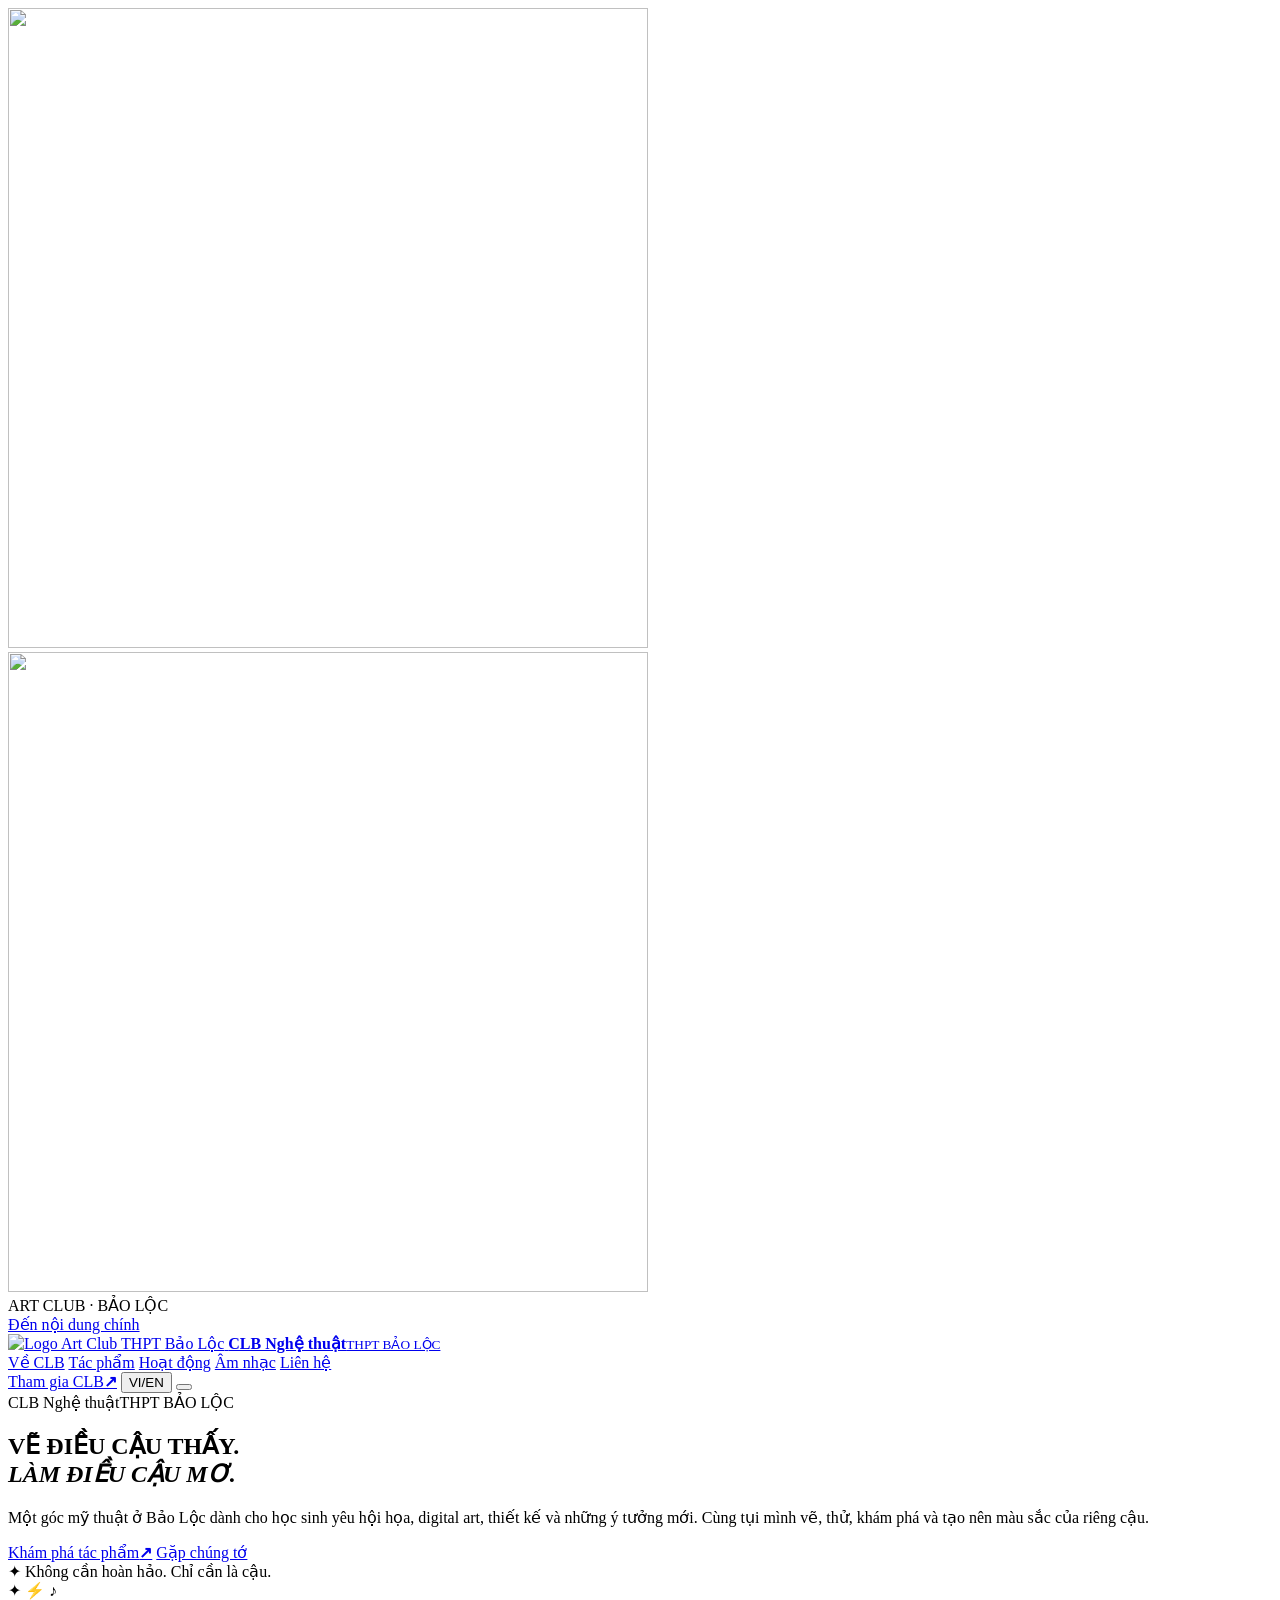
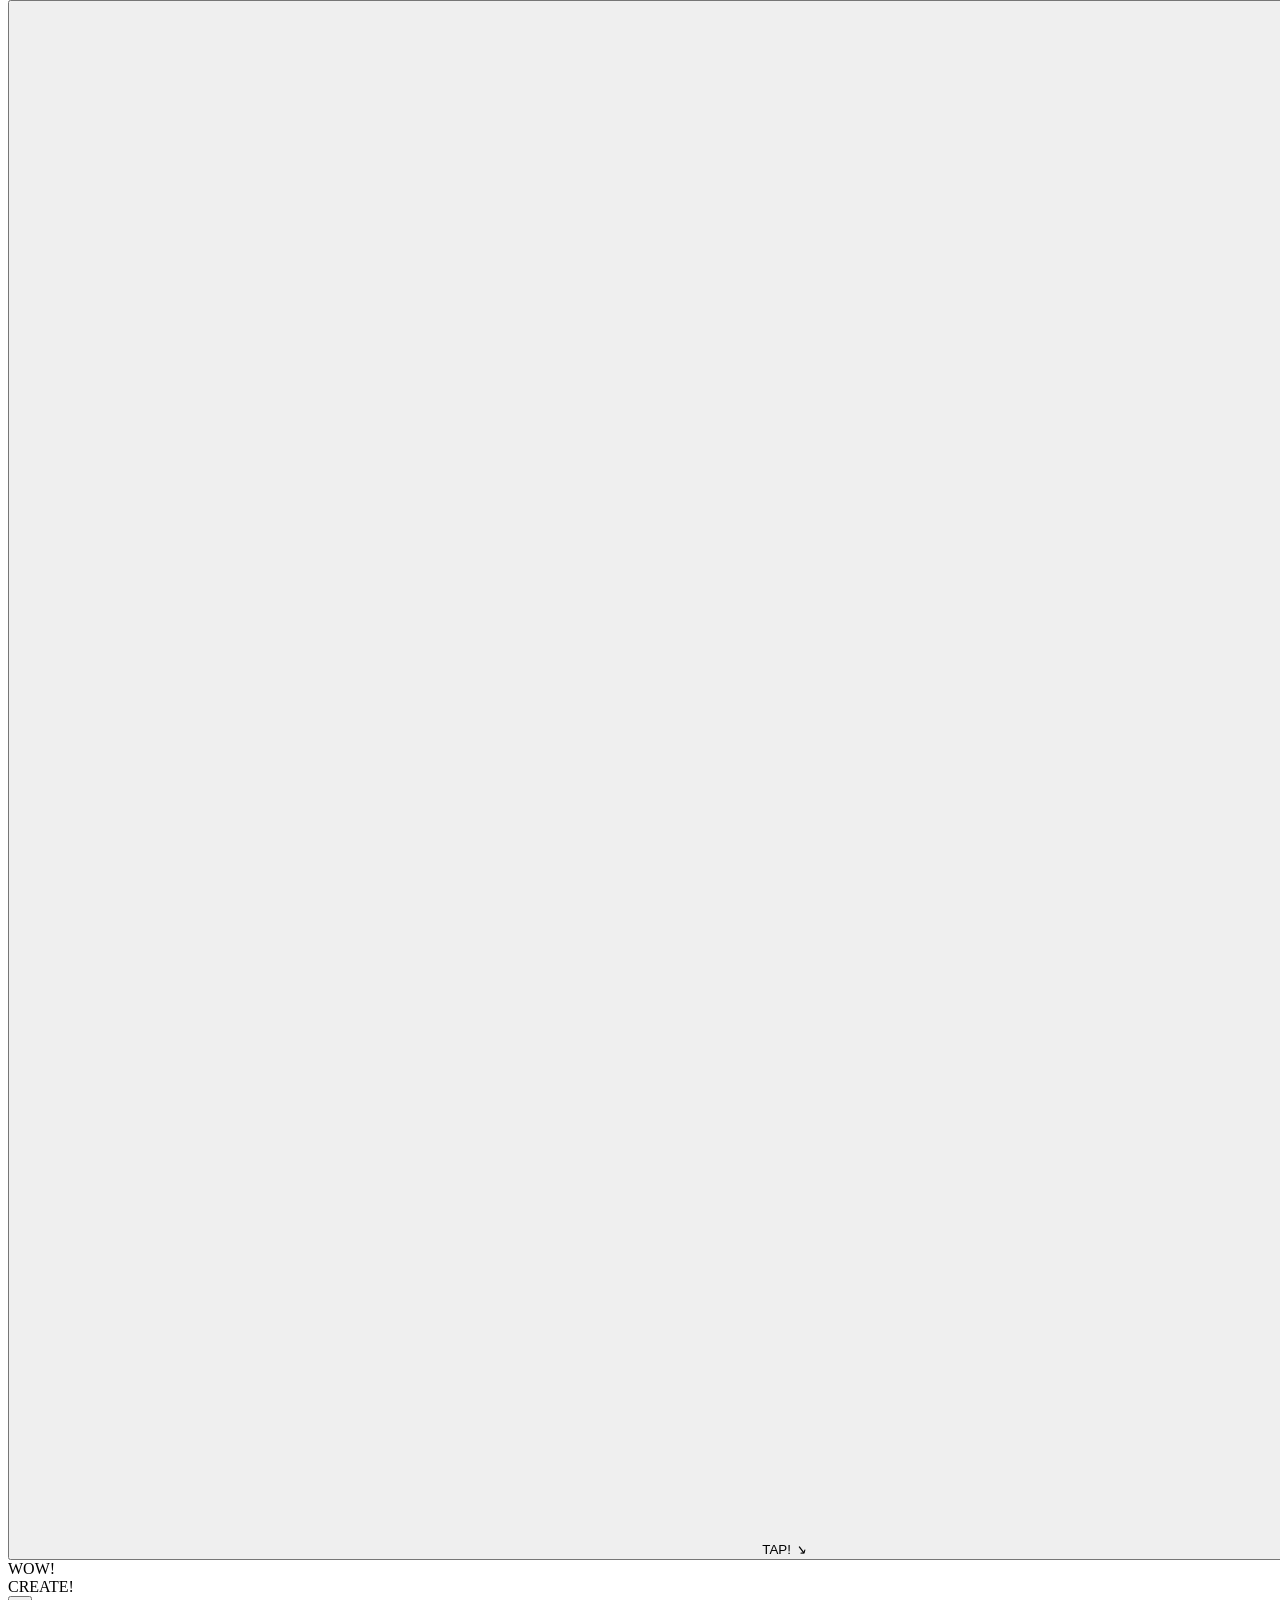
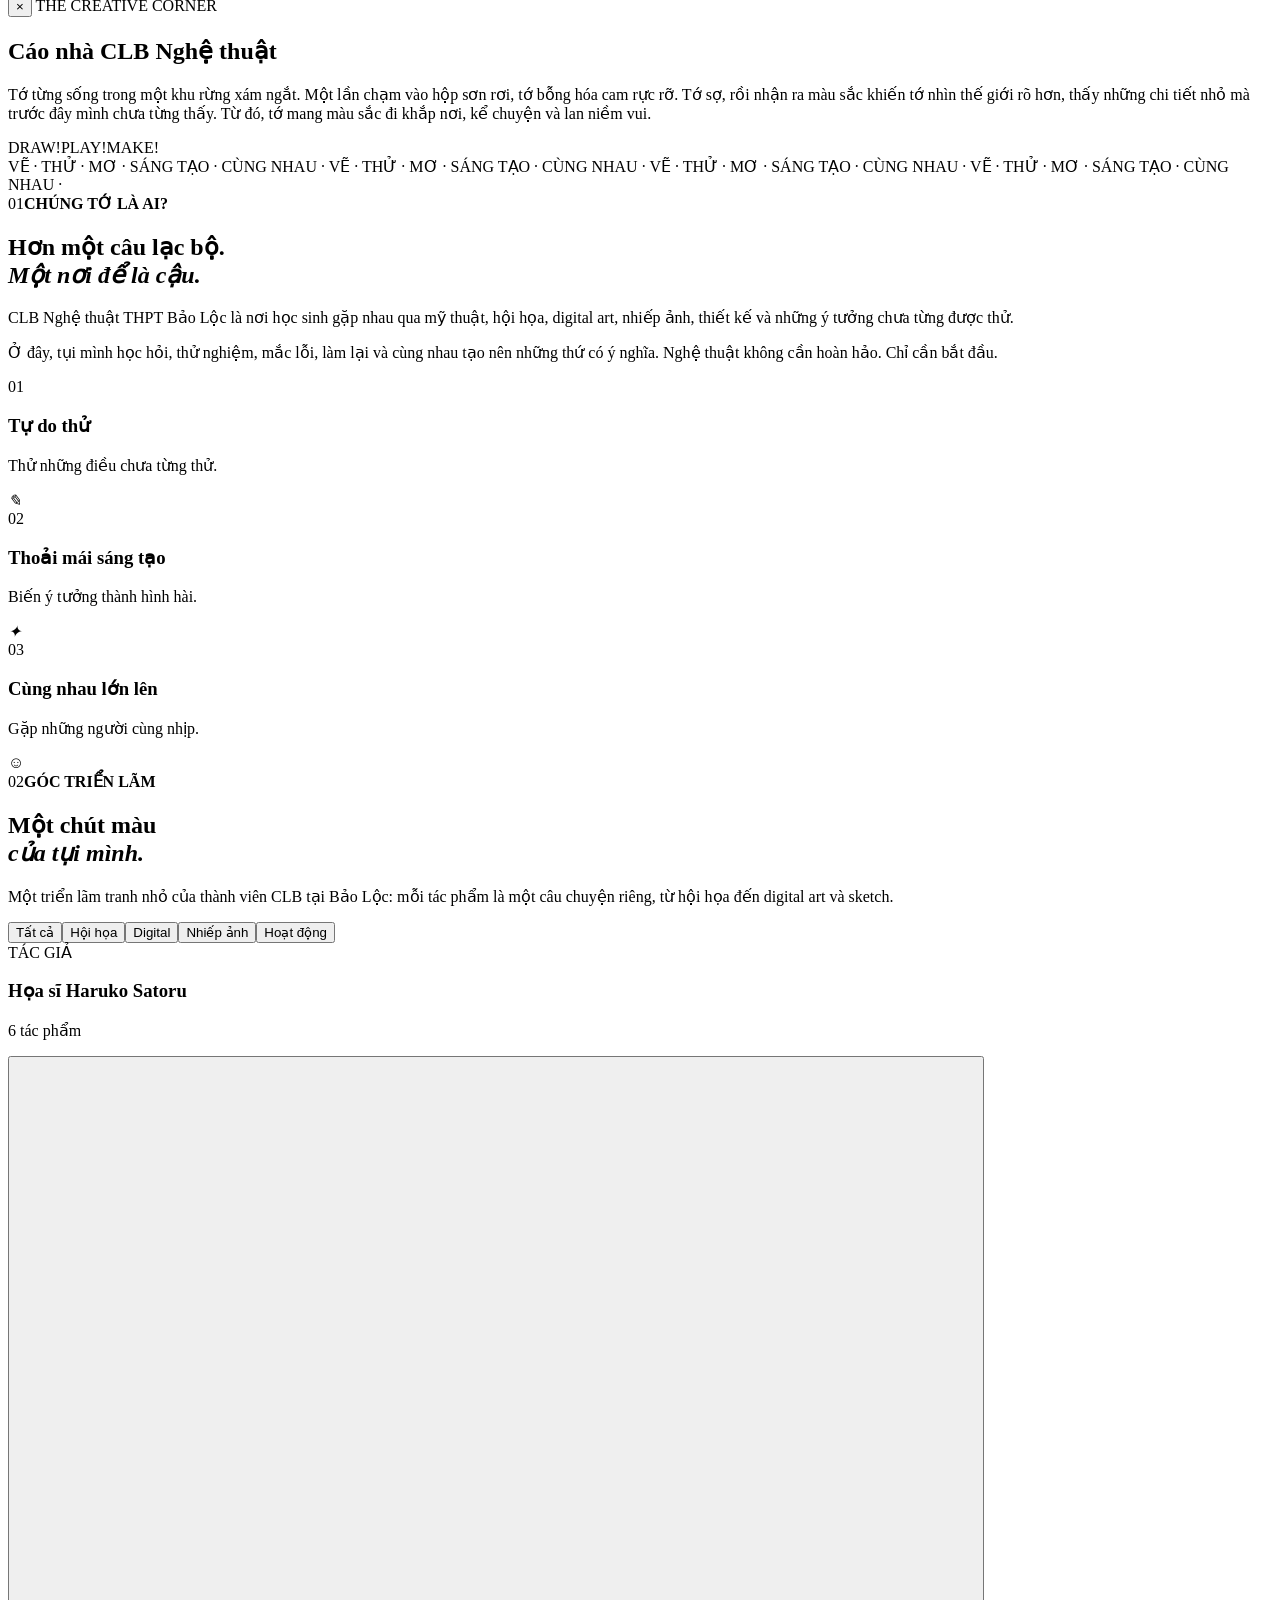
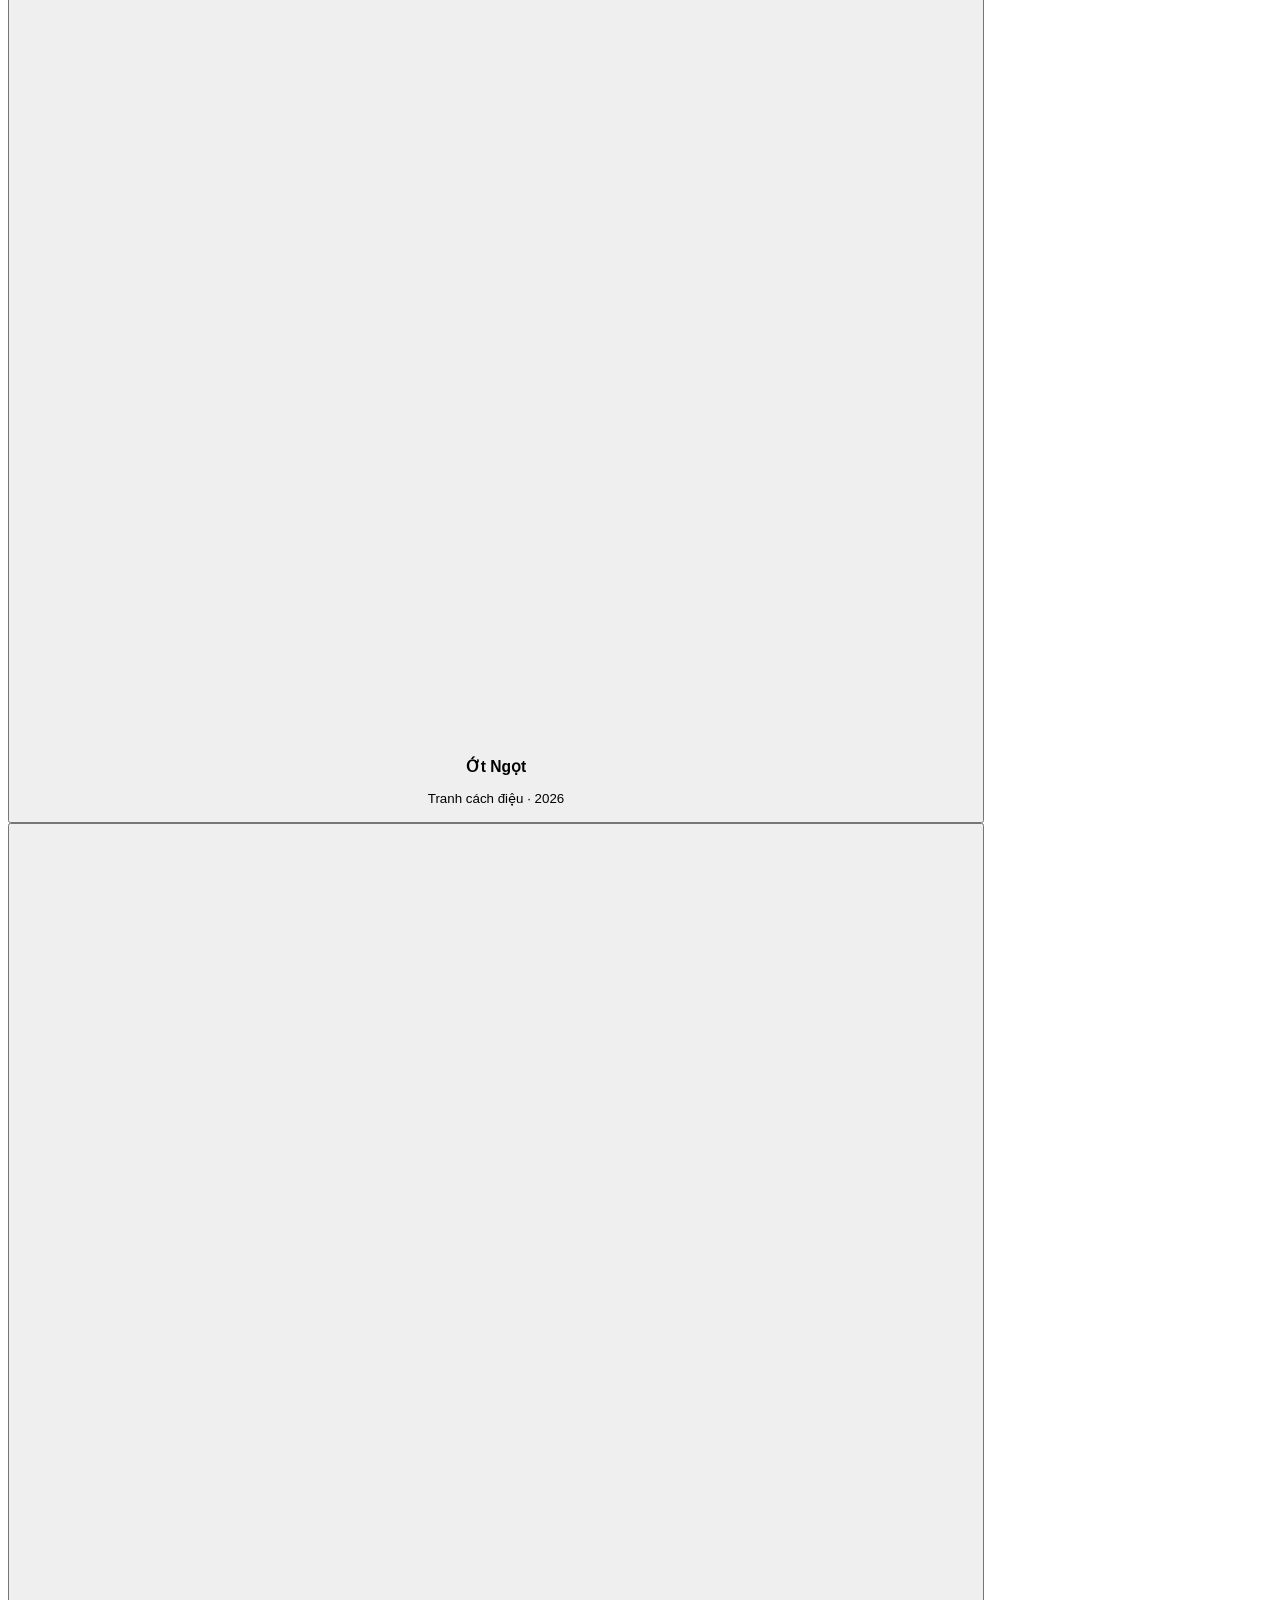
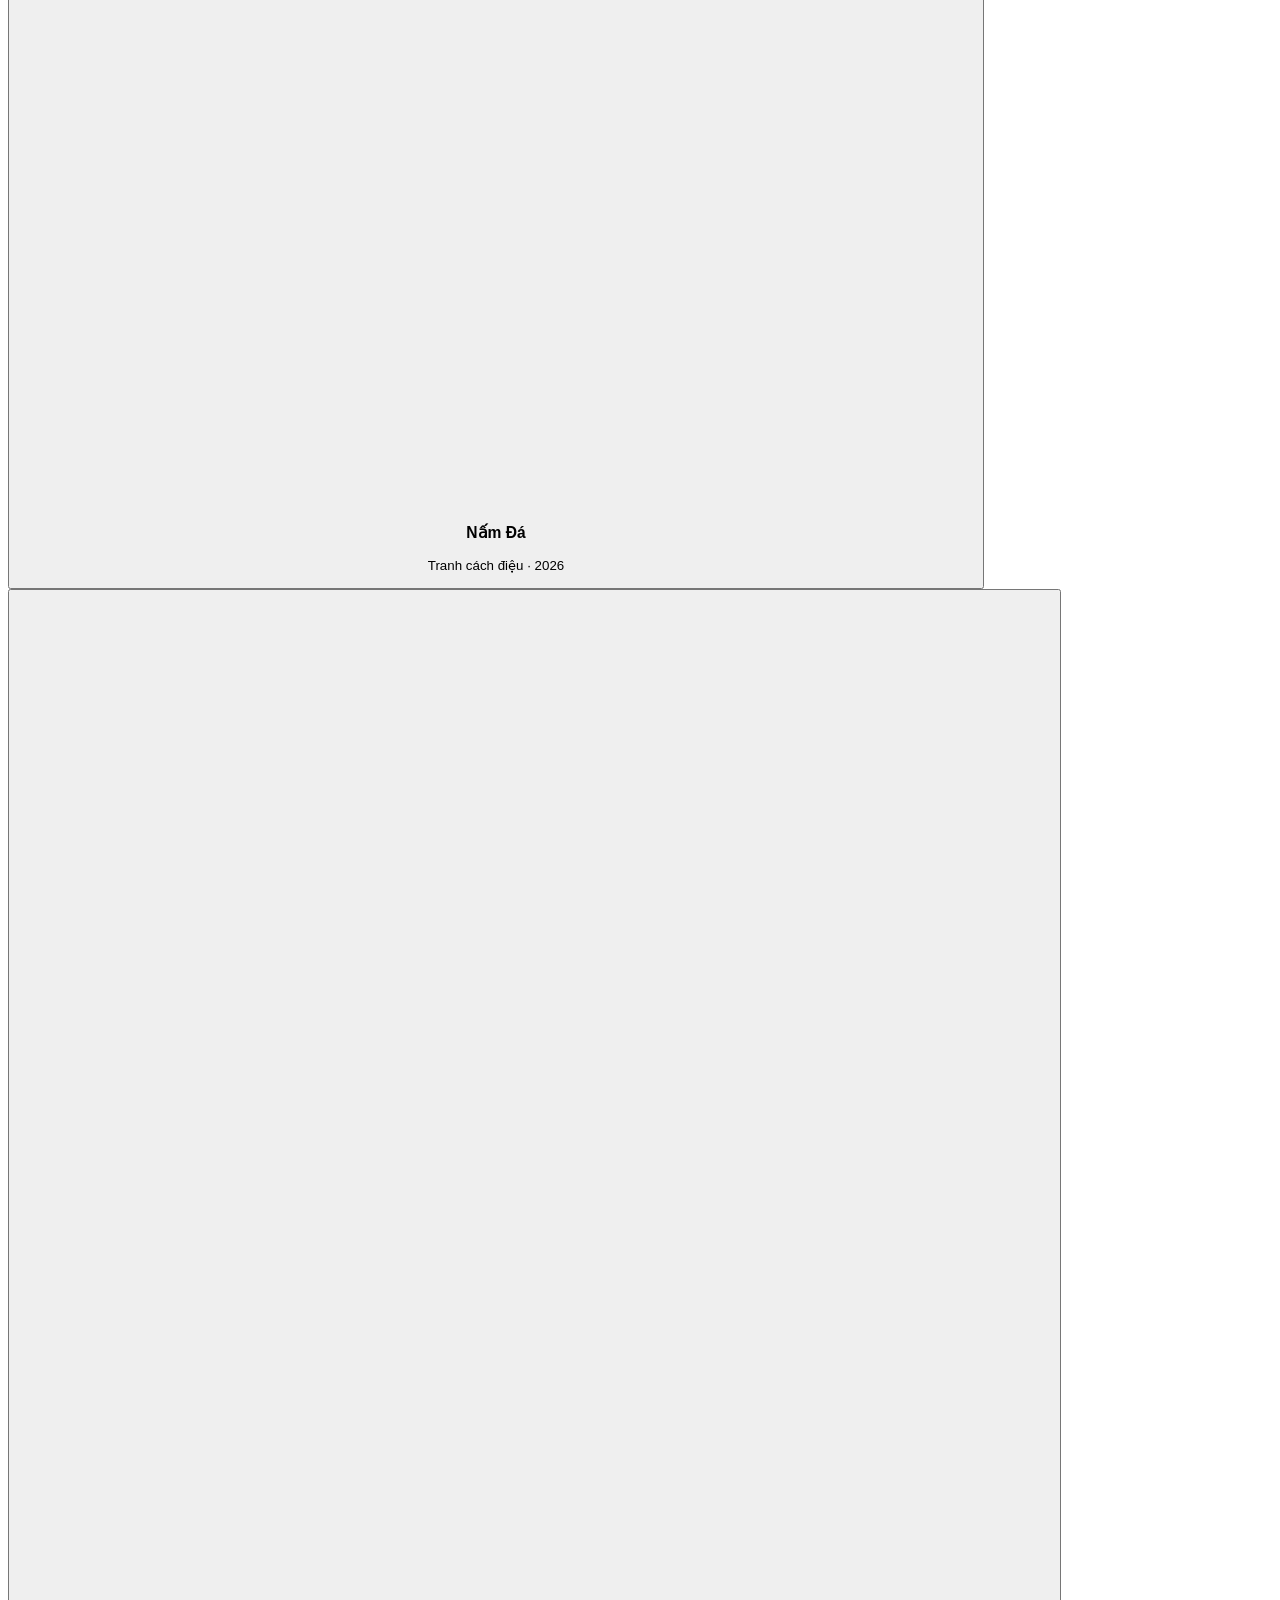
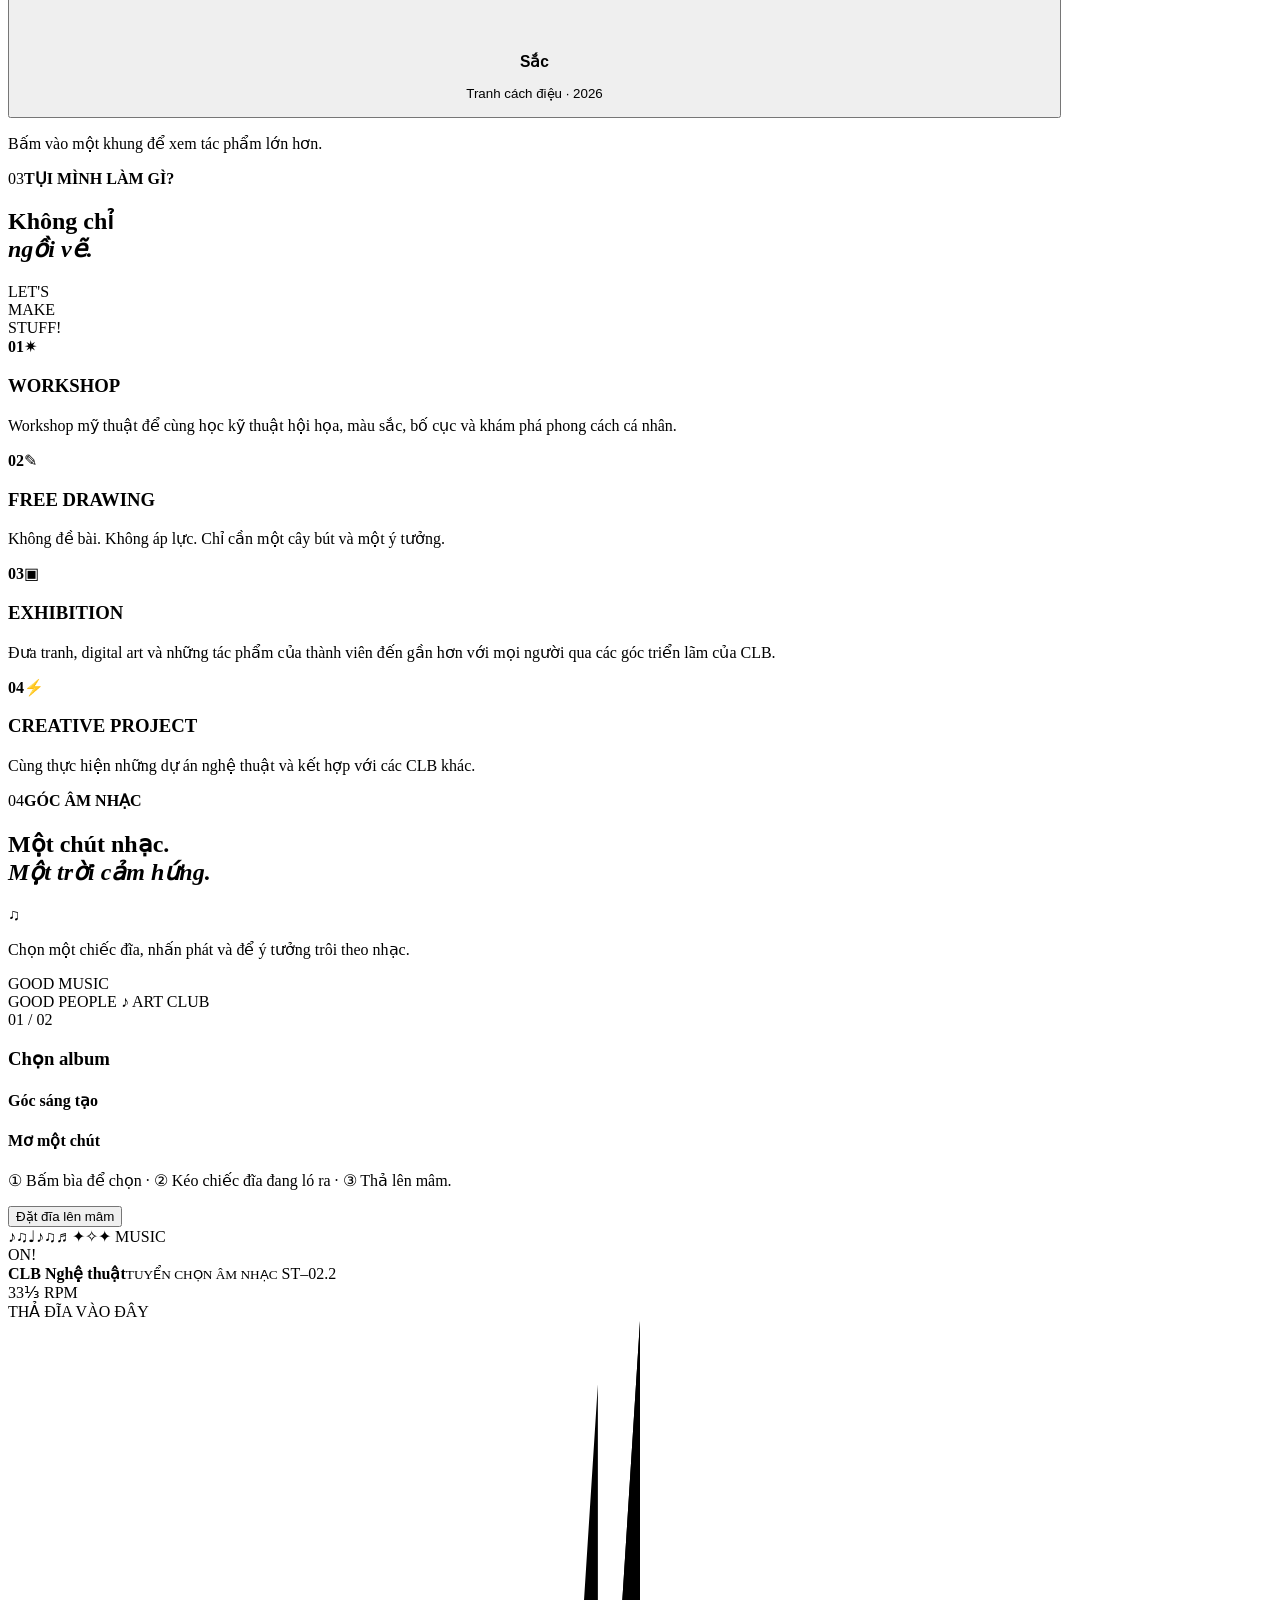
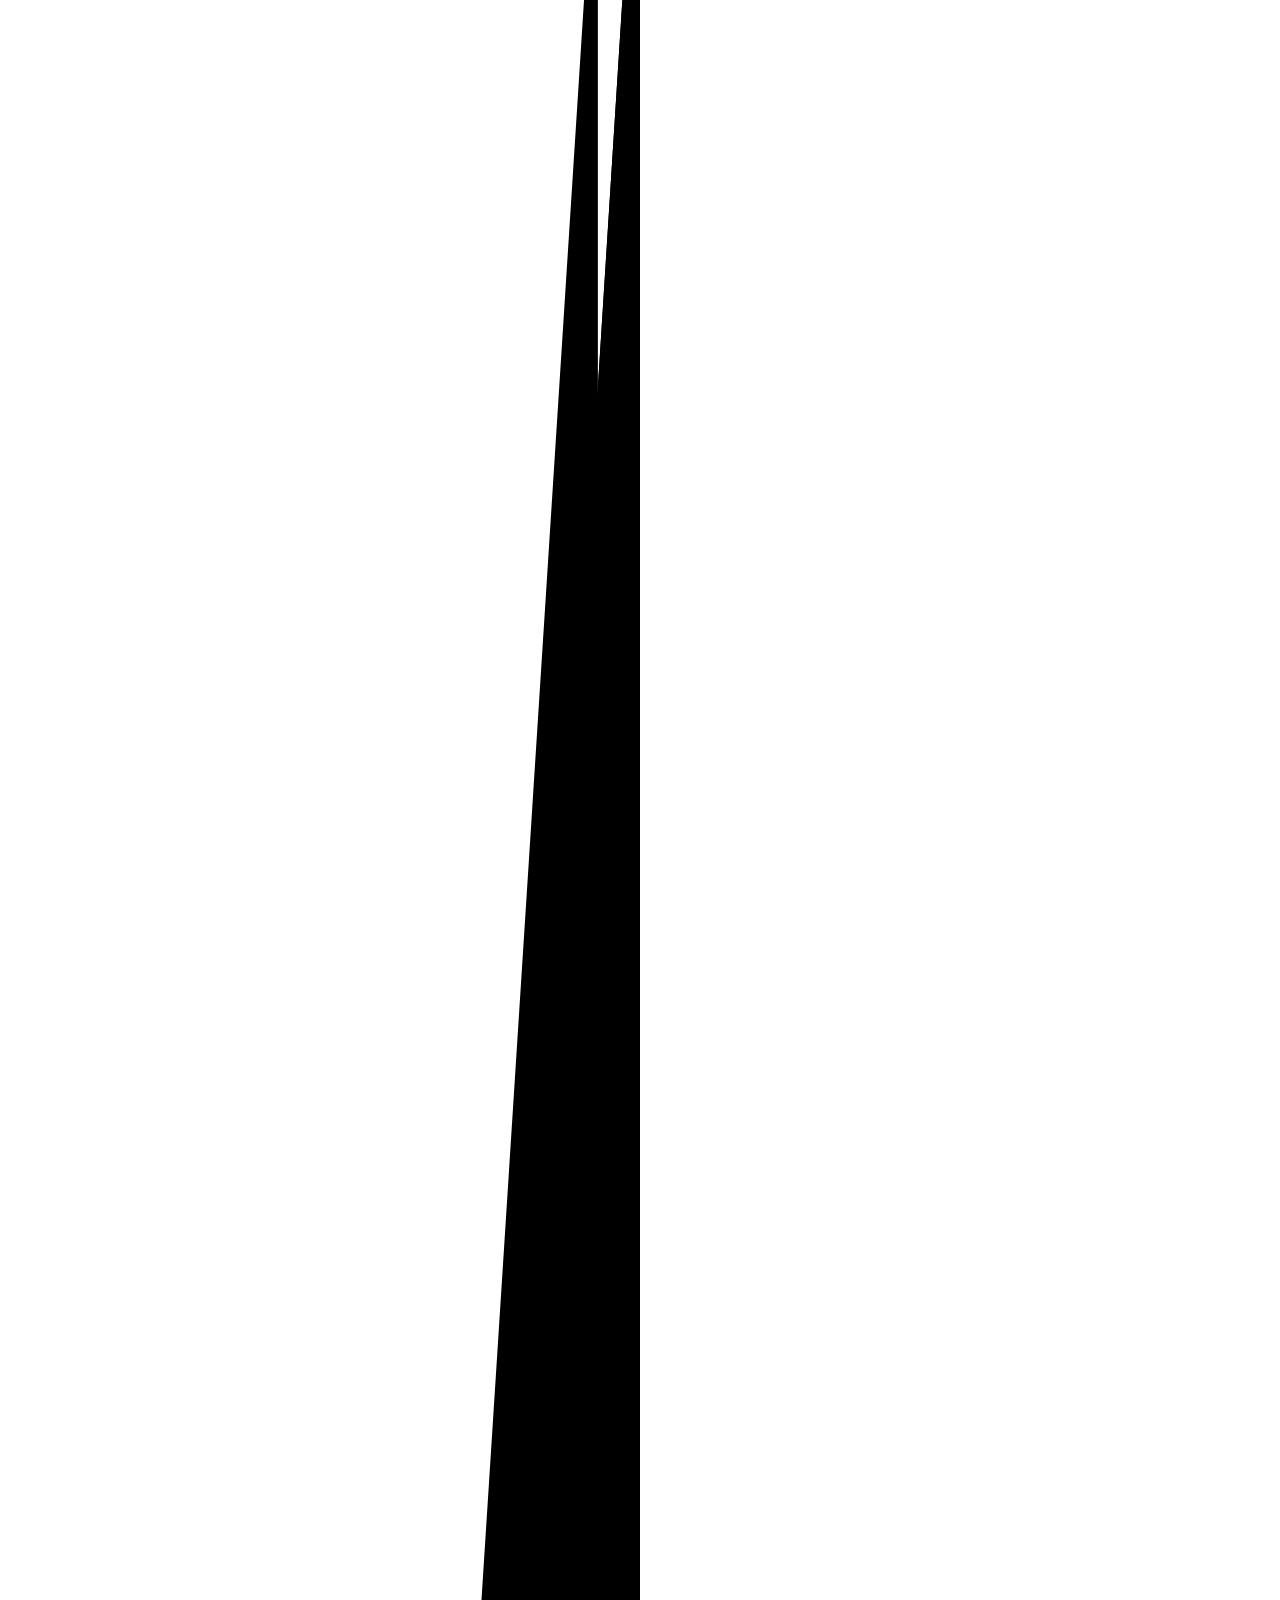
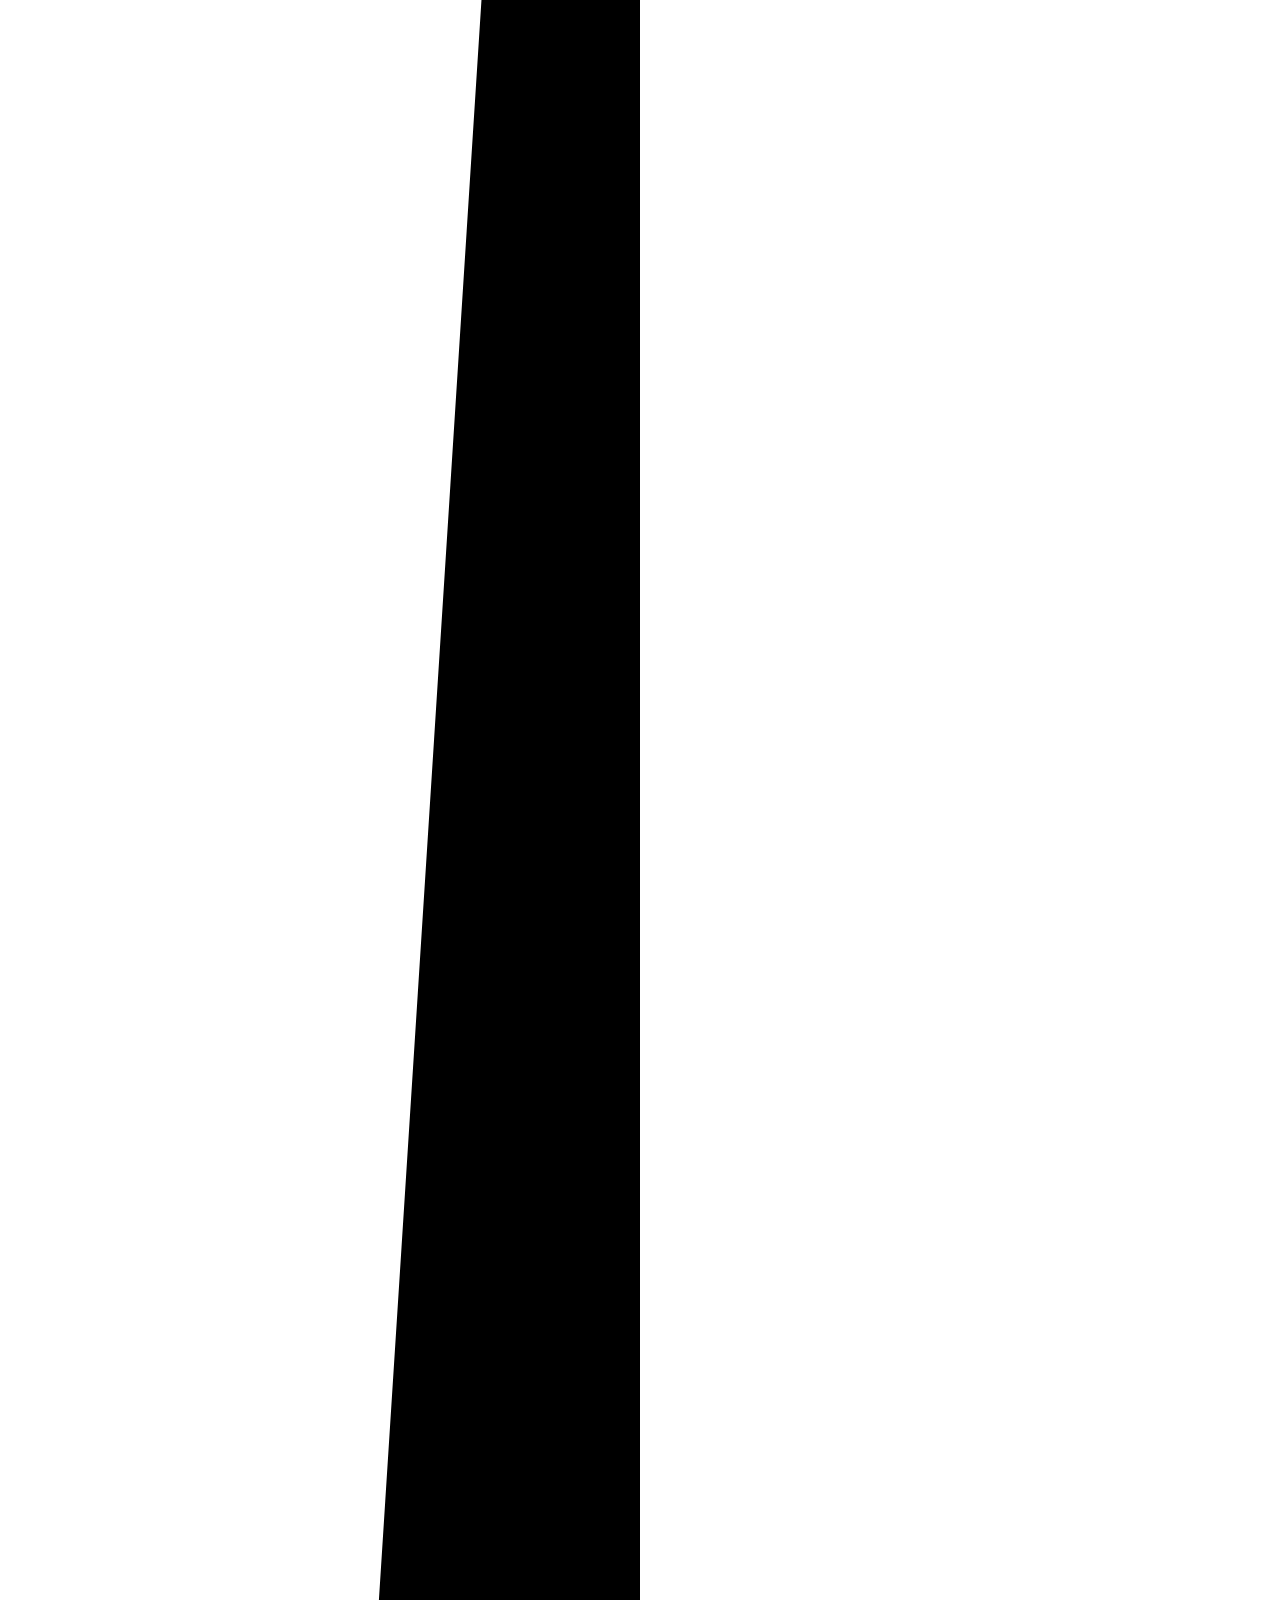
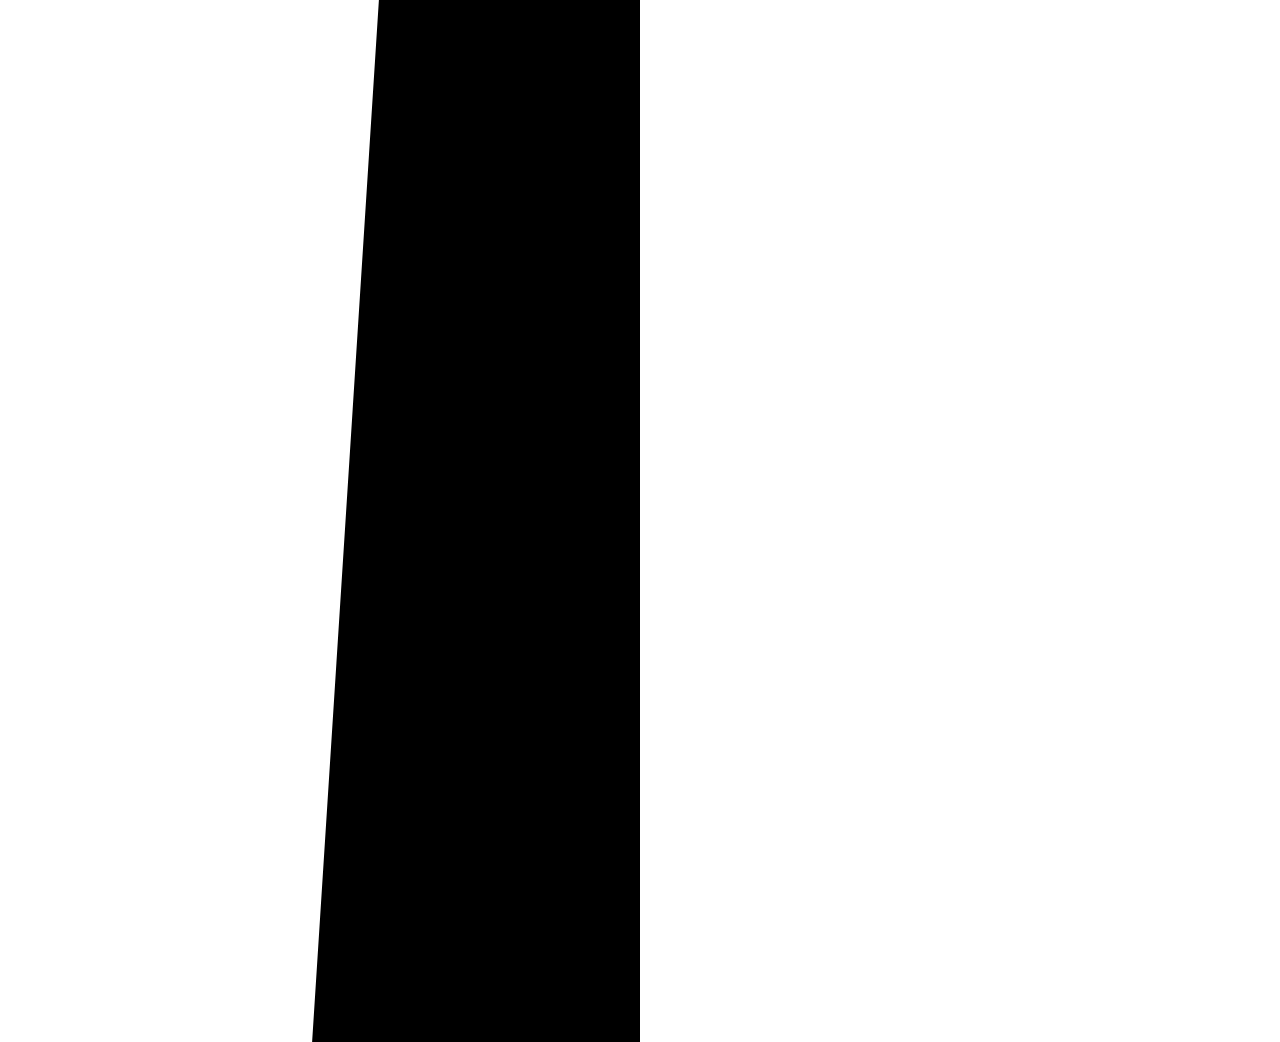
==== index.html @ 02be80be "Add files via upload" ====
<!DOCTYPE html>

<html data-build="7.1.0" data-motion="full" data-motion-choice="auto" lang="vi">
<head>
  <meta name="google-site-verification" content="GvYN1q4wBFWUE0IxILUatp30PlEIML89ys5nn8n5KYk" />
<meta charset="utf-8"/>
<meta http-equiv="Content-Security-Policy" content="default-src 'self'; script-src 'self' https://open.spotify.com https://*.spotify.com https://*.spotifycdn.com https://*.scdn.co; style-src 'self' 'unsafe-inline' https://fonts.googleapis.com; font-src 'self' https://fonts.gstatic.com data:; img-src 'self' data: blob: https://*.spotifycdn.com https://*.scdn.co; media-src 'self' blob: https://*.spotifycdn.com https://*.scdn.co; connect-src 'self' https://open.spotify.com https://*.spotify.com https://*.spotifycdn.com https://*.scdn.co; frame-src https://open.spotify.com https://*.spotify.com; worker-src 'self'; object-src 'none'; base-uri 'self'; form-action 'self' https://forms.gle https://docs.google.com; upgrade-insecure-requests"/>
<meta content="width=device-width,initial-scale=1,viewport-fit=cover" name="viewport"/>
<meta content="CLB Nghệ thuật THPT Bảo Lộc" name="application-name"/>
<meta content="CLB Nghệ thuật THPT Bảo Lộc" name="apple-mobile-web-app-title"/>
<meta content="CLB Nghệ thuật THPT Bảo Lộc" name="author"/>
<meta content="CLB Nghệ thuật THPT Bảo Lộc: mỹ thuật, hội họa, digital art, triển lãm tranh và hoạt động sáng tạo của học sinh tại Bảo Lộc, Lâm Đồng." name="description"/>
<meta content="index,follow,max-image-preview:large,max-snippet:-1,max-video-preview:-1" name="robots"/>
<meta content="index,follow,max-image-preview:large,max-snippet:-1,max-video-preview:-1" name="googlebot"/>
<meta content="strict-origin-when-cross-origin" name="referrer"/>
<meta content="#f2eadb" name="theme-color"/>
<meta content="light" name="color-scheme"/>
<link href="https://namcchet-cloud.github.io/CLB/" rel="canonical"/>
<link href="https://namcchet-cloud.github.io/" rel="home"/>
<link href="https://namcchet-cloud.github.io/CLB/sitemap.xml" rel="sitemap" type="application/xml"/>
<link href="site.webmanifest" rel="manifest"/>
<meta content="website" property="og:type"/>
<meta content="vi_VN" property="og:locale"/>
<meta content="en_US" property="og:locale:alternate"/>
<meta content="CLB Nghệ thuật THPT Bảo Lộc" property="og:site_name"/>
<meta content="CLB Nghệ thuật THPT Bảo Lộc" property="og:title"/>
<meta content="CLB Nghệ thuật THPT Bảo Lộc: mỹ thuật, hội họa, digital art, triển lãm tranh và hoạt động sáng tạo của học sinh tại Bảo Lộc, Lâm Đồng." property="og:description"/>
<meta content="https://namcchet-cloud.github.io/CLB/" property="og:url"/>
<meta content="https://namcchet-cloud.github.io/CLB/assets/social-preview-v5.jpg?v=707" property="og:image"/>
<meta content="https://namcchet-cloud.github.io/CLB/assets/social-preview-v5.jpg?v=707" property="og:image:secure_url"/>
<meta content="image/jpeg" property="og:image:type"/>
<meta content="1200" property="og:image:width"/>
<meta content="630" property="og:image:height"/>
<meta content="CLB Nghệ thuật THPT Bảo Lộc — Vẽ điều cậu thấy. Làm điều cậu mơ." property="og:image:alt"/>
<meta content="summary_large_image" name="twitter:card"/>
<meta content="https://namcchet-cloud.github.io/CLB/" name="twitter:url"/>
<meta content="CLB Nghệ thuật THPT Bảo Lộc" name="twitter:title"/>
<meta content="CLB Nghệ thuật THPT Bảo Lộc: mỹ thuật, hội họa, digital art, triển lãm tranh và hoạt động sáng tạo của học sinh tại Bảo Lộc, Lâm Đồng." name="twitter:description"/>
<meta content="https://namcchet-cloud.github.io/CLB/assets/social-preview-v5.jpg?v=707" name="twitter:image"/>
<meta content="CLB Nghệ thuật THPT Bảo Lộc — Vẽ điều cậu thấy. Làm điều cậu mơ." name="twitter:image:alt"/>
<title>CLB Nghệ thuật THPT Bảo Lộc</title>
<script type="application/ld+json">
{
  "@context": "https://schema.org",
  "@graph": [
    {
      "@type": "CollectionPage",
      "@id": "https://namcchet-cloud.github.io/CLB/#webpage",
      "url": "https://namcchet-cloud.github.io/CLB/",
      "name": "CLB Nghệ thuật THPT Bảo Lộc",
      "description": "CLB Nghệ thuật THPT Bảo Lộc: mỹ thuật, hội họa, digital art, triển lãm tranh và hoạt động sáng tạo của học sinh tại Bảo Lộc, Lâm Đồng.",
      "keywords": ["CLB Nghệ thuật THPT Bảo Lộc", "mỹ thuật Bảo Lộc", "hội họa Bảo Lộc", "triển lãm tranh Bảo Lộc", "tranh học sinh Bảo Lộc", "digital art Bảo Lộc", "thiết kế Bảo Lộc"],
      "isPartOf": {"@id": "https://namcchet-cloud.github.io/#website"},
      "about": [
        {"@id": "https://namcchet-cloud.github.io/#organization"},
        {"@type": "Thing", "name": "Mỹ thuật"},
        {"@type": "Thing", "name": "Hội họa"},
        {"@type": "Thing", "name": "Digital art"},
        {"@type": "Thing", "name": "Triển lãm tranh"}
      ],
      "spatialCoverage": {"@type": "City", "name": "Bảo Lộc", "containedInPlace": {"@type": "AdministrativeArea", "name": "Lâm Đồng"}},
      "primaryImageOfPage": {"@id": "https://namcchet-cloud.github.io/CLB/#primaryimage"},
      "inLanguage": ["vi", "en"]
    },
    {
      "@type": "ImageObject",
      "@id": "https://namcchet-cloud.github.io/CLB/#primaryimage",
      "url": "https://namcchet-cloud.github.io/CLB/assets/social-preview-v5.jpg",
      "contentUrl": "https://namcchet-cloud.github.io/CLB/assets/social-preview-v5.jpg",
      "width": 1200,
      "height": 630,
      "caption": "CLB Nghệ thuật THPT Bảo Lộc"
    },
    {
      "@type": "Organization",
      "@id": "https://namcchet-cloud.github.io/#organization",
      "name": "CLB Nghệ thuật THPT Bảo Lộc",
      "alternateName": ["CLB Nghệ thuật", "ART CLUB", "Art Club THPT Bảo Lộc"],
      "url": "https://namcchet-cloud.github.io/CLB/",
      "areaServed": {"@type": "City", "name": "Bảo Lộc", "containedInPlace": {"@type": "AdministrativeArea", "name": "Lâm Đồng"}},
      "knowsAbout": ["Mỹ thuật", "Hội họa", "Digital art", "Thiết kế", "Nhiếp ảnh", "Triển lãm tranh"],
      "logo": {
        "@type": "ImageObject",
        "url": "https://namcchet-cloud.github.io/CLB/assets/icons/favicon-512x512.png",
        "width": 512,
        "height": 512
      },
      "image": "https://namcchet-cloud.github.io/CLB/assets/social-preview-v5.jpg",
      "email": "artclub287@gmail.com",
      "slogan": "Vẽ điều cậu thấy. Làm điều cậu mơ.",
      "sameAs": ["https://www.facebook.com/share/19B7YQZiLG/?mibextid=wwXIfr"],
      "parentOrganization": {
        "@type": "EducationalOrganization",
        "name": "Trường THPT Bảo Lộc — Cơ sở 1"
      }
    }
  ]
}
</script>
<link href="https://namcchet-cloud.github.io/CLB/favicon.ico" rel="icon" sizes="any"/>
<link href="https://namcchet-cloud.github.io/CLB/favicon.ico" rel="shortcut icon"/>
<link href="https://namcchet-cloud.github.io/CLB/assets/icons/favicon-16x16.png" rel="icon" sizes="16x16" type="image/png"/>
<link href="https://namcchet-cloud.github.io/CLB/assets/icons/favicon-32x32.png" rel="icon" sizes="32x32" type="image/png"/>
<link href="https://namcchet-cloud.github.io/CLB/assets/icons/favicon-48x48.png" rel="icon" sizes="48x48" type="image/png"/>
<link href="https://namcchet-cloud.github.io/CLB/assets/icons/favicon-96x96.png" rel="icon" sizes="96x96" type="image/png"/>
<link href="https://namcchet-cloud.github.io/CLB/assets/icons/favicon-192x192.png" rel="icon" sizes="192x192" type="image/png"/>
<link href="https://namcchet-cloud.github.io/CLB/assets/icons/apple-touch-icon.png" rel="apple-touch-icon" sizes="180x180"/>
<link href="https://open.spotify.com" rel="preconnect" crossorigin="anonymous"/>
<link href="https://embed-cdn.spotifycdn.com" rel="preconnect" crossorigin="anonymous"/>
<link href="https://i.scdn.co" rel="preconnect" crossorigin="anonymous"/>
<link href="https://api-partner.spotify.com" rel="preconnect" crossorigin="anonymous"/>
<link href="https://open.spotifycdn.com" rel="preconnect" crossorigin="anonymous"/>
<script src="js/core/spotify-bootstrap.js?v=7.1.0"></script>
<script async fetchpriority="high" id="clubSpotifyAPI" src="https://open.spotify.com/embed/iframe-api/v1"></script>
<link href="//open.spotify.com" rel="dns-prefetch"/>
<link href="js/features/music/index.js?v=7.1.0" rel="modulepreload"/>
<link href="js/features/music/spotify.js?v=7.1.0" rel="modulepreload"/>
<link href="js/features/music/motor.js?v=7.1.0" rel="modulepreload"/>
<link href="https://fonts.googleapis.com" rel="preconnect"/>
<link crossorigin="" href="https://fonts.gstatic.com" rel="preconnect"/>
<link href="https://fonts.googleapis.com/css2?family=Barlow+Condensed:ital,wght@0,600;0,700;0,800;1,700;1,800&amp;family=DM+Sans:wght@400;500;600;700&amp;family=Fraunces:ital,wght@0,600;0,700;1,600&amp;display=swap" rel="stylesheet"/>
<script src="js/core/bootstrap.js?v=7.1.0"></script><link href="css/tokens.css?v=7.1.0" rel="stylesheet"/><link href="css/site.css?v=7.1.0" rel="stylesheet"/><link href="css/music.css?v=7.1.0" rel="stylesheet"/><link as="image" fetchpriority="high" href="assets/optimized/logo-new-640-db642e82.webp" rel="preload"/><link href="css/intro.css?v=7.1.0" rel="stylesheet"/><link href="css/comic-decor.css?v=7.1.0" rel="stylesheet"/><noscript><link href="https://fonts.googleapis.com/css2?family=Barlow+Condensed:ital,wght@0,600;0,700;0,800;1,700;1,800&amp;family=DM+Sans:wght@400;500;600;700&amp;family=Fraunces:ital,wght@0,600;0,700;1,600&amp;display=swap" rel="stylesheet"/></noscript></head>
<body><noscript>Trang cần bật JavaScript để đổi ngôn ngữ, chọn đĩa và chạy chuyển động.</noscript>
<div aria-hidden="true" class="art-intro" data-logo="assets/optimized/logo-new-640-db642e82.webp" id="artIntro">
<div class="art-intro-sticker star"></div><div class="art-intro-sticker bolt"></div><div class="art-intro-sticker spark"></div><div class="art-intro-sticker scribble"></div>
<div class="art-intro-logo" id="artIntroLogo"><img alt="" aria-hidden="true" class="art-intro-logo-base" decoding="async" draggable="false" fetchpriority="high" height="640" src="assets/optimized/logo-new-640-db642e82.webp" width="640"/><span class="art-intro-color-flow"><img alt="" aria-hidden="true" class="art-intro-logo-color" decoding="async" draggable="false" fetchpriority="high" height="640" src="assets/optimized/logo-new-640-db642e82.webp" width="640"/></span><span class="art-intro-ring"></span></div>
<div class="art-intro-caption">ART CLUB · BẢO LỘC</div>
</div>
<script src="js/features/intro.js?v=7.1.0" type="module"></script>
<a class="skip-link" data-i18n="skip" href="#main">Đến nội dung chính</a>
<div aria-hidden="true" class="paper-noise"></div>
<header class="site-header" id="top">
<a aria-label="Art Club — Trang chủ" class="brand" data-i18n-aria="brandHome" href="#home">
<span class="brand-logo"><img alt="Logo Art Club THPT Bảo Lộc" data-i18n-alt="logoAlt" data-image-source="assets/logo-new.jpeg" data-image-width="96" decoding="async" draggable="false" height="1536" loading="eager" sizes="48px" src="assets/optimized/logo-new-96-2583a335.webp" srcset="assets/optimized/logo-new-96-2583a335.webp 96w, assets/optimized/logo-new-192-86e0c09a.webp 192w, assets/optimized/logo-new-640-db642e82.webp 640w, assets/optimized/logo-new-960-45ed759c.webp 960w" width="1536"/></span>
<span class="brand-copy"><strong data-i18n="clubName">CLB Nghệ thuật</strong><small data-i18n="schoolName">THPT BẢO LỘC</small></span>
</a>
<nav aria-label="Điều hướng chính" class="nav" data-i18n-aria="navigation" id="mainNav">
<a data-i18n="navAbout" href="#about">Về CLB</a>
<a data-i18n="navGallery" href="#gallery">Tác phẩm</a>
<a data-i18n="navActivities" href="#activities">Hoạt động</a>
<a data-i18n="navMusic" href="#playlist">Âm nhạc</a>
<a data-i18n="navContact" href="#contact">Liên hệ</a>
</nav>
<div class="header-actions">
<a class="header-join" data-join="" href="https://forms.gle/kwnmuuC9N77aHMzGA" rel="noopener noreferrer" target="_blank"><span data-i18n="joinShort">Tham gia CLB</span><b aria-hidden="true">↗</b></a>
<button aria-label="Đổi sang tiếng Anh" class="lang-toggle" type="button"><span data-lang-option="vi">VI</span><span aria-hidden="true">/</span><span data-lang-option="en">EN</span></button>
<button aria-controls="mainNav" aria-expanded="false" aria-label="Mở menu" class="menu-toggle" data-i18n-aria="menu" type="button"><span></span><span></span></button></div></header>
<main id="main">
<section class="hero section" id="home">
<div class="hero-copy reveal">
<div class="kicker"><span data-i18n="clubName">CLB Nghệ thuật</span><i></i><span data-i18n="schoolName">THPT BẢO LỘC</span></div>
<h1 data-i18n-html="heroTitle">VẼ ĐIỀU CẬU THẤY.<br/><em>LÀM ĐIỀU CẬU MƠ.</em></h1>
<p data-i18n="heroBody">Một góc mỹ thuật ở Bảo Lộc dành cho học sinh yêu hội họa, digital art, thiết kế và những ý tưởng mới. Cùng tụi mình vẽ, thử, khám phá và tạo nên màu sắc của riêng cậu.</p>
<div class="hero-actions">
<a class="comic-button primary" href="#gallery"><span data-i18n="explore">Khám phá tác phẩm</span><b>↗</b></a>
<a class="scribble-link" data-i18n="meetUs" href="#about">Gặp chúng tớ</a>
</div>
<div aria-hidden="true" class="hero-note"><span>✦</span> <span data-i18n="heroNote">Không cần hoàn hảo. Chỉ cần là cậu.</span></div>
</div>
<div class="hero-stage reveal" data-ambient="" data-parallax-root="">
<span aria-hidden="true" class="comic-ray ray-a float-doodle" data-ambient="" data-depth="0.3"></span>
<span aria-hidden="true" class="comic-ray ray-b float-doodle" data-ambient="" data-depth="0.55"></span>
<span aria-hidden="true" class="comic-spark spark-a float-doodle" data-ambient="" data-depth="0.8">✦</span>
<span aria-hidden="true" class="comic-spark spark-b float-doodle" data-ambient="" data-depth="0.45">⚡</span>
<span aria-hidden="true" class="comic-note note-a float-doodle" data-ambient="" data-depth="0.65">♪</span>
<div class="logo-float" data-ambient=""><button aria-controls="mascotCard" aria-expanded="false" aria-label="Mở câu chuyện về mascot Art Club" class="hero-logo" data-i18n-aria="mascotOpen" type="button">
<span class="orbit orbit-one"></span><span class="orbit orbit-two"></span><span class="orbit-dots"></span>
<img alt="Mascot cáo cam của Art Club" data-i18n-alt="mascotAlt" data-image-source="assets/logo-new.jpeg" data-image-width="640" decoding="async" draggable="false" fetchpriority="high" height="1536" loading="eager" sizes="(max-width:640px) 74vw, 400px" src="assets/optimized/logo-new-640-db642e82.webp" srcset="assets/optimized/logo-new-96-2583a335.webp 96w, assets/optimized/logo-new-192-86e0c09a.webp 192w, assets/optimized/logo-new-640-db642e82.webp 640w, assets/optimized/logo-new-960-45ed759c.webp 960w" width="1536"/>
<span class="tap-label" data-i18n="tapLogo">TAP! <i>↘</i></span>
</button></div>
<div aria-hidden="true" class="comic-bubble bubble-one" data-i18n="wow">WOW!</div>
<div aria-hidden="true" class="comic-bubble bubble-two" data-i18n="createTag">CREATE!</div>
<aside aria-hidden="true" aria-labelledby="mascotTitle" class="mascot-card" id="mascotCard" inert="" role="dialog">
<button aria-label="Đóng" class="mascot-close" data-i18n-aria="close" type="button">×</button>
<span class="mini-label" data-i18n="creativeCorner">THE CREATIVE CORNER</span>
<h2 data-i18n="mascotTitle" id="mascotTitle">Cáo nhà CLB Nghệ thuật</h2>
<p data-i18n="mascotBody">Tớ từng sống trong một khu rừng xám ngắt. Một lần chạm vào hộp sơn rơi, tớ bỗng hóa cam rực rỡ. Tớ sợ, rồi nhận ra màu sắc khiến tớ nhìn thế giới rõ hơn, thấy những chi tiết nhỏ mà trước đây mình chưa từng thấy. Từ đó, tớ mang màu sắc đi khắp nơi, kể chuyện và lan niềm vui.</p>
<div class="mascot-tags"><span data-i18n="drawTag">DRAW!</span><span data-i18n="playTag">PLAY!</span><span data-i18n="makeTag">MAKE!</span></div>
</aside>
</div>
</section>
<div aria-hidden="true" class="ticker" data-ambient=""><div class="ticker-track"><span data-i18n="ticker">VẼ · THỬ · MƠ · SÁNG TẠO · CÙNG NHAU · </span><span data-i18n="ticker">VẼ · THỬ · MƠ · SÁNG TẠO · CÙNG NHAU · </span><span data-i18n="ticker">VẼ · THỬ · MƠ · SÁNG TẠO · CÙNG NHAU · </span><span data-i18n="ticker">VẼ · THỬ · MƠ · SÁNG TẠO · CÙNG NHAU · </span></div></div>
<section class="section about panel-paper" id="about">
<div class="section-label reveal"><span>01</span><b data-i18n="aboutLabel">CHÚNG TỚ LÀ AI?</b></div>
<div class="about-grid">
<div class="reveal"><h2 data-i18n-html="aboutTitle">Hơn một câu lạc bộ.<br/><em>Một nơi để là cậu.</em></h2></div>
<div class="about-copy reveal"><p class="lead" data-i18n="aboutLead">CLB Nghệ thuật THPT Bảo Lộc là nơi học sinh gặp nhau qua mỹ thuật, hội họa, digital art, nhiếp ảnh, thiết kế và những ý tưởng chưa từng được thử.</p><p data-i18n="aboutBody">Ở đây, tụi mình học hỏi, thử nghiệm, mắc lỗi, làm lại và cùng nhau tạo nên những thứ có ý nghĩa. Nghệ thuật không cần hoàn hảo. Chỉ cần bắt đầu.</p></div>
</div>
<div class="values">
<article class="reveal" data-ambient="" data-reveal="left"><span>01</span><h3 data-i18n="value1Title">Tự do thử</h3><p data-i18n="value1Body">Thử những điều chưa từng thử.</p><i>✎</i></article>
<article class="reveal" data-ambient="" data-reveal="pop"><span>02</span><h3 data-i18n="value2Title">Thoải mái sáng tạo</h3><p data-i18n="value2Body">Biến ý tưởng thành hình hài.</p><i>✦</i></article>
<article class="reveal" data-ambient="" data-reveal="right"><span>03</span><h3 data-i18n="value3Title">Cùng nhau lớn lên</h3><p data-i18n="value3Body">Gặp những người cùng nhịp.</p><i>☺</i></article>
</div>
</section>
<section class="section gallery-section panel-wall" id="gallery">
<div class="section-heading reveal">
<div><div class="section-label"><span>02</span><b data-i18n="galleryLabel">GÓC TRIỂN LÃM</b></div><h2 data-i18n-html="galleryTitle">Một chút màu<br/><em>của tụi mình.</em></h2></div>
<p data-i18n="galleryBody">Một triển lãm tranh nhỏ của thành viên CLB tại Bảo Lộc: mỗi tác phẩm là một câu chuyện riêng, từ hội họa đến digital art và sketch.</p>
</div>
<div aria-label="Chọn tác giả" class="artist-switcher" id="artistSwitcher"></div>
<div aria-label="Lọc tác phẩm" class="filters" data-i18n-aria="filterLabel" role="group">
<button aria-pressed="true" class="filter active" data-filter="all" data-i18n="filterAll" type="button">Tất cả</button><button aria-pressed="false" class="filter" data-filter="paintings" data-i18n="filterPainting" type="button">Hội họa</button><button aria-pressed="false" class="filter" data-filter="digital-art" data-i18n="filterDigital" type="button">Digital</button><button aria-pressed="false" class="filter" data-filter="photography" data-i18n="filterPhoto" type="button">Nhiếp ảnh</button><button aria-pressed="false" class="filter" data-filter="events" data-i18n="filterEvents" type="button">Hoạt động</button>
</div>
<div aria-busy="true" class="exhibition-wall" id="galleryGrid"><!-- v4:gallery:start --><div class="gallery-author"><span class="gallery-author-kicker">TÁC GIẢ</span><h3>Họa sĩ Haruko Satoru</h3><p>6 tác phẩm</p></div><button aria-label="Xem tác phẩm: Ớt Ngọt — tranh cách điệu của Haruko Satoru" class="gallery-card" data-index="0" type="button"><img alt="Ớt Ngọt — tranh cách điệu của Haruko Satoru" decoding="async" draggable="false" fetchpriority="low" height="1280" loading="lazy" sizes="(max-width:640px) 44vw, (max-width:980px) 42vw, 380px" src="assets/optimized/ba-mam-sac-560-bfaa2f67.webp" srcset="assets/optimized/ba-mam-sac-360-d9270e72.webp 360w, assets/optimized/ba-mam-sac-560-bfaa2f67.webp 560w" width="960"/><div class="gallery-info"><h3>Ớt Ngọt</h3><p>Tranh cách điệu · 2026</p></div></button><button aria-label="Xem tác phẩm: Nấm Đá — tranh cách điệu của Haruko Satoru" class="gallery-card" data-index="1" type="button"><img alt="Nấm Đá — tranh cách điệu của Haruko Satoru" decoding="async" draggable="false" fetchpriority="low" height="1280" loading="lazy" sizes="(max-width:640px) 44vw, (max-width:980px) 42vw, 380px" src="assets/optimized/no-trong-tinh-sac-560-0260b121.webp" srcset="assets/optimized/no-trong-tinh-sac-360-a7a357b8.webp 360w, assets/optimized/no-trong-tinh-sac-560-0260b121.webp 560w" width="960"/><div class="gallery-info"><h3>Nấm Đá</h3><p>Tranh cách điệu · 2026</p></div></button><button aria-label="Xem tác phẩm: Sắc — tranh cách điệu của Haruko Satoru" class="gallery-card" data-index="2" type="button"><img alt="Sắc — tranh cách điệu của Haruko Satoru" decoding="async" draggable="false" fetchpriority="low" height="1042" loading="lazy" sizes="(max-width:640px) 44vw, (max-width:980px) 42vw, 380px" src="assets/optimized/song-anh-560-a8166a4a.webp" srcset="assets/optimized/song-anh-360-078a2bc6.webp 360w, assets/optimized/song-anh-560-a8166a4a.webp 560w" width="1037"/><div class="gallery-info"><h3>Sắc</h3><p>Tranh cách điệu · 2026</p></div></button><!-- v4:gallery:end --></div>
<p class="gallery-hint" data-i18n="galleryHint">Bấm vào một khung để xem tác phẩm lớn hơn.</p>
<noscript>Bật JavaScript để chọn tác giả, mở tranh lớn và sử dụng máy đĩa. Các thông tin CLB và liên kết tham gia vẫn đọc được.</noscript></section>
<section class="section activities panel-blue" id="activities">
<div class="section-label reveal"><span>03</span><b data-i18n="activityLabel">TỤI MÌNH LÀM GÌ?</b></div>
<div class="activity-title reveal"><h2 data-i18n-html="activityTitle">Không chỉ<br/><em>ngồi vẽ.</em></h2><span class="speech" data-ambient="" data-i18n-html="makeStuff">LET'S<br/>MAKE<br/>STUFF!</span></div>
<div class="activity-grid">
<article class="activity-card reveal" data-ambient="" data-reveal="left"><b>01</b><span class="icon">✷</span><h3 data-i18n="actTitle1">WORKSHOP</h3><p data-i18n="act1">Workshop mỹ thuật để cùng học kỹ thuật hội họa, màu sắc, bố cục và khám phá phong cách cá nhân.</p></article>
<article class="activity-card reveal" data-ambient="" data-reveal="right"><b>02</b><span class="icon">✎</span><h3 data-i18n="actTitle2">FREE DRAWING</h3><p data-i18n="act2">Không đề bài. Không áp lực. Chỉ cần một cây bút và một ý tưởng.</p></article>
<article class="activity-card reveal" data-ambient="" data-reveal="left"><b>03</b><span class="icon">▣</span><h3 data-i18n="actTitle3">EXHIBITION</h3><p data-i18n="act3">Đưa tranh, digital art và những tác phẩm của thành viên đến gần hơn với mọi người qua các góc triển lãm của CLB.</p></article>
<article class="activity-card reveal" data-ambient="" data-reveal="right"><b>04</b><span class="icon">⚡</span><h3 data-i18n="actTitle4">CREATIVE PROJECT</h3><p data-i18n="act4">Cùng thực hiện những dự án nghệ thuật và kết hợp với các CLB khác.</p></article>
</div>
</section>
<section class="section playlist-section panel-music music-v3" data-theme="green" id="playlist">
<div class="music-top">
<div class="music-copy reveal" data-reveal="left">
<div class="section-label"><span>04</span><b data-i18n="musicLabel">GÓC ÂM NHẠC</b></div>
<h2 data-i18n-html="musicTitle">Một chút nhạc.<br/><em>Một trời cảm hứng.</em></h2>
</div>
<div class="music-intro reveal" data-reveal="right">
<span aria-hidden="true" class="music-doodle" data-ambient="">♫</span>
<p data-i18n="musicBody">Chọn một chiếc đĩa, nhấn phát và để ý tưởng trôi theo nhạc.</p>
</div>
</div>
<div aria-hidden="true" class="mv3-scene-decor">
<span class="mv3-paper-note mv3-paper-a">GOOD MUSIC<br/>GOOD PEOPLE</span>
<span class="mv3-paper-note mv3-paper-b">♪ ART CLUB</span>
</div>
<div class="mv3-room">
<section aria-labelledby="mv3LibraryTitle" class="mv3-library reveal" data-reveal="left">
<div class="mv3-subhead"><span>01 / 02</span><h3 id="mv3LibraryTitle">Chọn album</h3></div>
<div aria-busy="true" aria-label="Album" class="mv3-albums" id="mv3Albums"><article aria-hidden="true" class="mv3-album mv4-album-skeleton"><div class="mv3-album-visual"></div><h4 class="mv3-name">Góc sáng tạo</h4></article><article aria-hidden="true" class="mv3-album mv4-album-skeleton"><div class="mv3-album-visual"></div><h4 class="mv3-name">Mơ một chút</h4></article></div>
<p class="mv3-help" id="mv3Help">① Bấm bìa để chọn · ② Kéo chiếc đĩa đang ló ra · ③ Thả lên mâm.</p>
<button class="mv3-quick-place" id="mv3QuickPlace" type="button">Đặt đĩa lên mâm</button>
</section>
<section class="mv3-deck-panel reveal" data-reveal="right">
<div class="mv3-turntable" data-state="empty" id="mv3Turntable">
<div aria-hidden="true" class="mv3-comic-fx">
<span class="mv3-fx-note n1">♪</span><span class="mv3-fx-note n2">♫</span><span class="mv3-fx-note n3">♩</span><span class="mv3-fx-note n4">♪</span><span class="mv3-fx-note n5">♫</span><span class="mv3-fx-note n6">♬</span>
<span class="mv3-fx-spark s1">✦</span><span class="mv3-fx-spark s2">✧</span><span class="mv3-fx-spark s3">✦</span>
<span class="mv3-fx-swoosh sw1"></span><span class="mv3-fx-swoosh sw2"></span>
<span class="mv3-fx-bubble">MUSIC<br/>ON!</span>
</div>
<div class="mv3-deck-head">
<span><b data-i18n="clubName">CLB Nghệ thuật</b><small data-i18n="musicSelection">TUYỂN CHỌN ÂM NHẠC</small></span>
<span class="mv3-deck-model">ST–02.2<br/>33⅓ RPM</span>
</div>
<div class="mv3-vinyl-stage">
<div aria-label="Mâm đĩa" class="mv3-platter-wrap" data-i18n-aria="platterLabel" id="mv3DropZone">
<div class="mv3-platter" id="mv3Platter"><span aria-hidden="true" class="mv3-platter-surface" id="mv3PlatterSurface"></span><span aria-hidden="true" class="mv3-platter-dots" id="mv3PlatterDots"></span><span aria-hidden="true" class="mv3-spindle"></span></div>
<div aria-hidden="true" class="mv3-drop-ring"><span data-i18n="dropHere">THẢ ĐĨA VÀO ĐÂY</span></div>
</div>
<div aria-hidden="true" class="mv3-tonearm">
<span class="mv3-arm-rest"></span>
<div class="mv3-arm-motion">
<svg aria-hidden="true" class="mv3-arm-svg" focusable="false" preserveaspectratio="none" viewbox="0 0 60 360">
<path class="mv3-arm-edge" d="M30 0 L30 252 Q30 274 18 289 L10 316"></path>
<path class="mv3-arm-metal" d="M30 0 L30 252 Q30 274 18 289 L10 316"></path>
<path class="mv3-arm-highlight" d="M28 3 L28 250 Q28 273 16 288 L8 315"></path>
<path d="M8 311 l21 7 -8 33 -22 -7Z" fill="#303b30" stroke="#172517" stroke-width="2"></path>
<path d="M10 322 l10 3 -3 15 -10 -3Z" fill="#aebda2"></path>
<path d="M7 349 l-2 6" fill="none" stroke="#e3c68b" stroke-width="2"></path>
</svg>
</div>
<div class="mv3-arm-base"></div>
</div>
<span aria-hidden="true" class="mv3-deck-speed">STEREO<br/>33 / 45</span>
</div>
<div class="mv3-bottom-controls">
<button class="mv3-play" disabled="" id="mv3Play" type="button"><span aria-hidden="true">▶</span><b>Phát nhạc</b></button>
<div aria-hidden="true" class="mv3-power-led"><span class="mv3-led"></span><span class="mv3-signal-text">CHỜ PHÁT</span></div>
<div aria-hidden="true" class="mv3-equalizer"><i></i><i></i><i></i><i></i><i></i></div>
</div>
</div>
<div class="mv3-now">
<div><span id="mv3NowLabel">Chưa có đĩa trên mâm</span><strong id="mv3NowTitle">—</strong></div>
<a href="https://open.spotify.com/playlist/4l15Ccxw8hVu7YIpUU6QM0" id="mv3SpotifyLink" rel="noopener noreferrer" target="_blank">Spotify ↗</a>
</div>
<p aria-live="polite" class="mv3-status" id="mv3Status" role="status">Chọn một album rồi kéo đĩa sang mâm.</p>
<div class="mv3-spotify" hidden="" id="mv3Spotify"></div>
</section>
</div>
</section>
<section class="join-section" data-ambient="" id="join">
<div aria-hidden="true" class="join-burst"></div>
<div class="join-inner reveal"><div class="section-label"><span>05</span><b data-i18n="joinLabel">HẸN CẬU Ở CLB NGHỆ THUẬT</b></div><h2 data-i18n-html="joinTitle">Chỗ này còn thiếu<br/><em>màu sắc của cậu.</em></h2><p data-i18n="joinBody">Cậu không cần phải là người vẽ giỏi nhất. Chỉ cần muốn học, muốn thử và muốn tạo ra điều gì đó cùng tụi mình.</p><a class="comic-button light" data-join="" href="https://forms.gle/kwnmuuC9N77aHMzGA" rel="noopener noreferrer" target="_blank"><span data-i18n="joinButton">Điền form tham gia CLB</span><b>↗</b></a></div>
<div aria-hidden="true" class="join-sticker" data-ambient="" data-i18n-html="belong">YOU<br/>BELONG<br/>HERE!</div>
</section>
<section class="section contact panel-paper" id="contact">
<div class="section-label reveal"><span>06</span><b data-i18n="contactLabel">GIỮ KẾT NỐI</b></div>
<div class="contact-grid">
<div class="reveal"><h2 data-i18n-html="contactTitle">Tìm chúng tớ<br/><em>ở đây.</em></h2><p class="lead" data-i18n="contactBody">Một tin nhắn, một email, hoặc ghé qua trường ở Bảo Lộc, Lâm Đồng — tụi mình luôn vui khi gặp những người cùng yêu nghệ thuật.</p></div>
<div class="contact-list reveal"><a href="https://maps.google.com/?q=Trường+THPT+Bảo+Lộc+Cơ+sở+1" rel="noopener noreferrer" target="_blank"><span data-i18n="visit">GHÉ CHƠI</span><strong data-i18n="schoolAddress">Trường THPT Bảo Lộc — Cơ sở 1</strong><b>↗</b></a><a href="mailto:artclub287@gmail.com"><span>EMAIL</span><strong>artclub287@gmail.com</strong><b>↗</b></a><a href="https://www.facebook.com/share/19B7YQZiLG/?mibextid=wwXIfr" rel="noopener noreferrer" target="_blank"><span>FACEBOOK</span><strong data-i18n="clubFull">CLB Nghệ thuật · THPT Bảo Lộc</strong><b>↗</b></a></div>
</div>
</section>
</main>
<footer class="footer">
<a class="footer-brand" href="#top"><span class="brand-logo"><img alt="" decoding="async" draggable="false" height="1536" loading="lazy" sizes="48px" src="assets/optimized/logo-new-96-2583a335.webp" srcset="assets/optimized/logo-new-96-2583a335.webp 96w, assets/optimized/logo-new-192-86e0c09a.webp 192w, assets/optimized/logo-new-640-db642e82.webp 640w, assets/optimized/logo-new-960-45ed759c.webp 960w" width="1536"/></span><span><strong data-i18n="clubName">CLB Nghệ thuật</strong><small data-i18n="schoolName">THPT BẢO LỘC</small></span></a>
<p data-i18n="footerLine">Vẽ điều cậu thấy. Làm điều cậu mơ.</p>
<div class="footer-tools"><button aria-pressed="true" class="text-button" id="motionToggle" type="button"><span aria-hidden="true">✦</span> <span data-i18n="motionOn" id="motionText">Chuyển động: Bật</span></button><a class="legal-link" data-i18n="legalLink" href="legal.html">Bản quyền & quyền riêng tư</a><a data-i18n="backTop" href="#top">↑ Lên đầu trang</a></div>
<small class="footer-rights" data-i18n="copyrightNotice">© 2026 CLB Nghệ thuật. Tác phẩm thuộc quyền của từng tác giả được ghi tên.</small></footer>
<dialog aria-describedby="lightboxCaption" aria-label="Xem tác phẩm" class="lightbox" data-i18n-aria="viewArt" id="lightbox"><button aria-label="Đóng" class="lightbox-close" data-i18n-aria="close" type="button">×</button><figure><img alt="" decoding="async" loading="lazy" id="lightboxImage"/><figcaption id="lightboxCaption"></figcaption></figure></dialog>
<div aria-hidden="true" id="fxLayer"></div><div aria-hidden="true" class="scroll-progress" id="scrollProgress"></div><details class="motion-dock" id="motionDock"><summary><span aria-hidden="true">✦</span><span id="motionDockStatus">Chuyển động</span></summary><div class="motion-panel"><label><strong data-i18n="motionControl">Chuyển động trên trang</strong><select id="motionMode"><option data-i18n="motionAuto" value="auto">Theo thiết bị</option><option data-i18n="motionFull" value="full">Đầy đủ</option><option data-i18n="motionQuiet" value="quiet">Nhẹ</option><option data-i18n="motionDisabled" value="off">Tắt chuyển động</option></select></label><p id="motionReason" role="status"></p><p data-i18n="motionHelp">Chế độ Theo thiết bị tôn trọng cài đặt giảm chuyển động. Chọn Đầy đủ để chủ động bật hiệu ứng.</p><p class="build-status" id="buildStatus">v7.1.0 · đang khởi tạo</p></div></details><script defer="" src="js/core/pwa.js?v=7.1.0"></script><script src="js/data/content.js?v=7.1.0"></script><script src="js/app.js?v=7.1.0" type="module"></script></body>
</html>
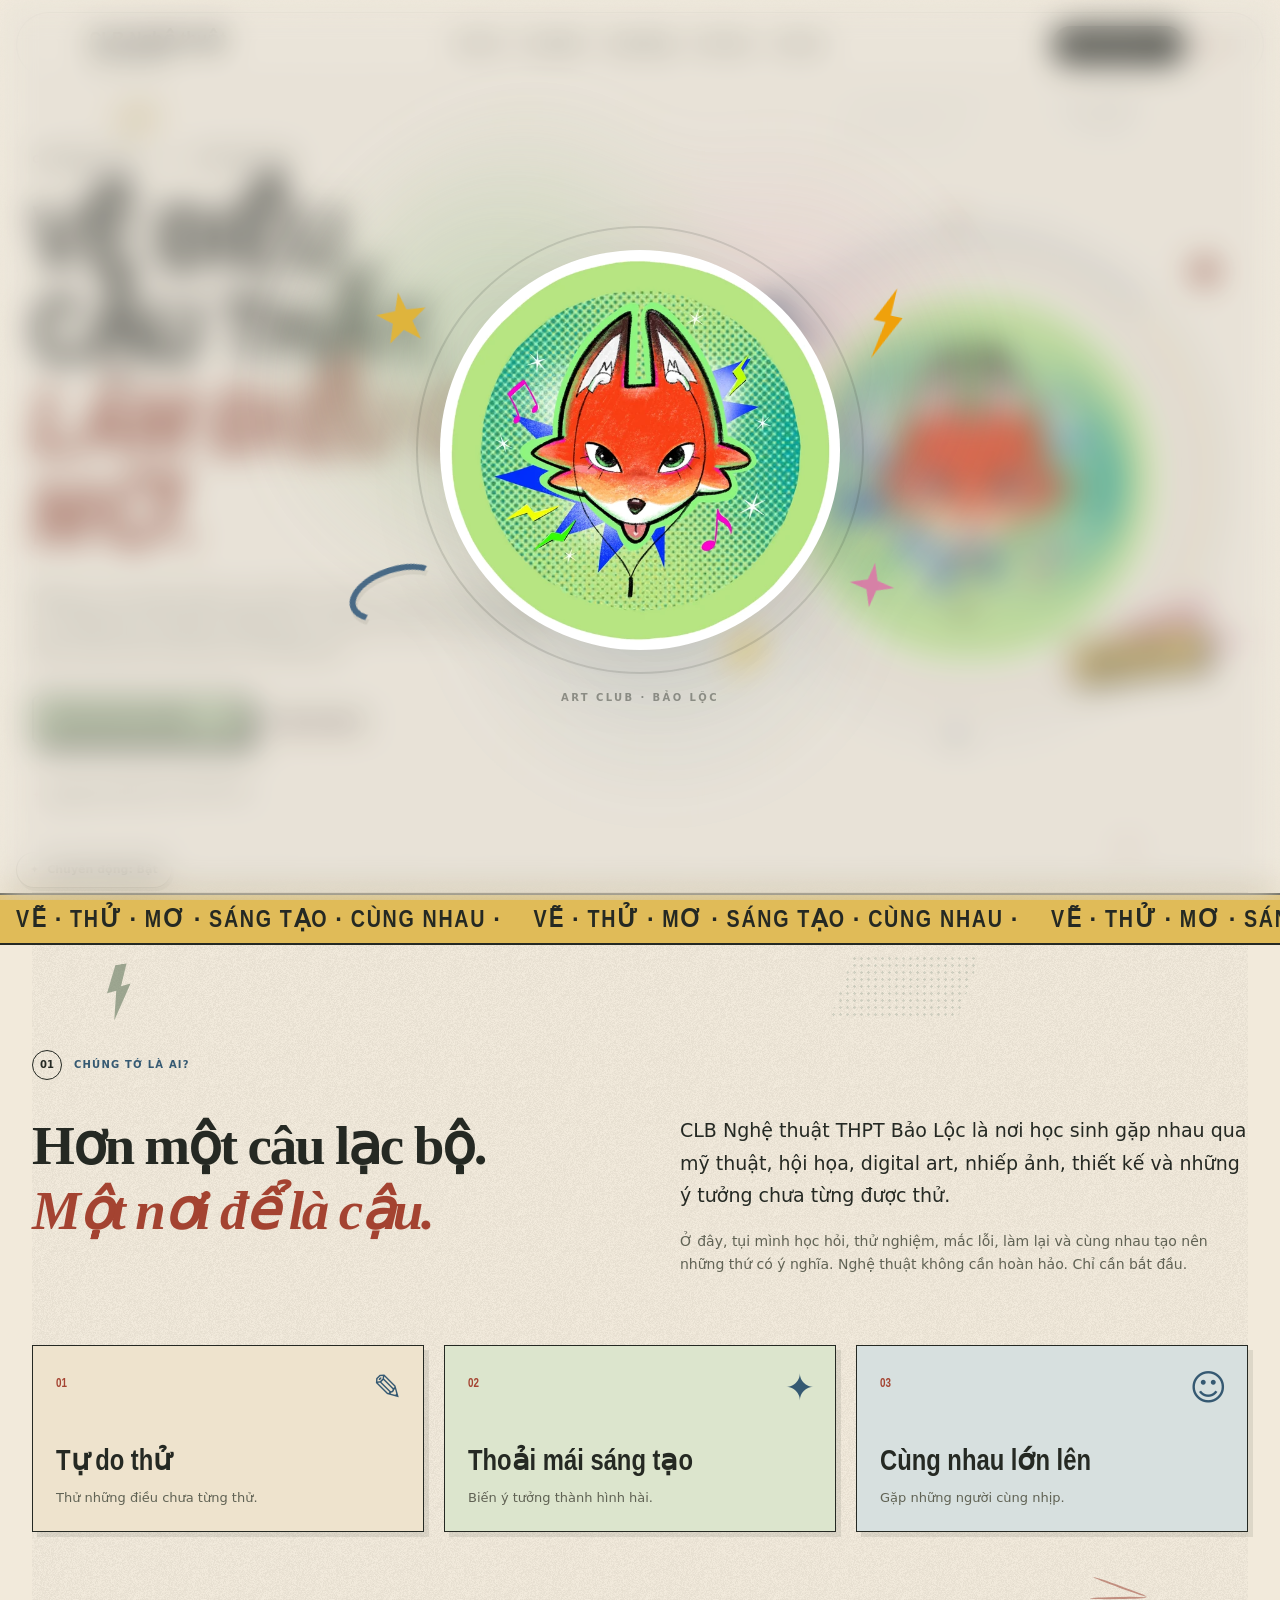
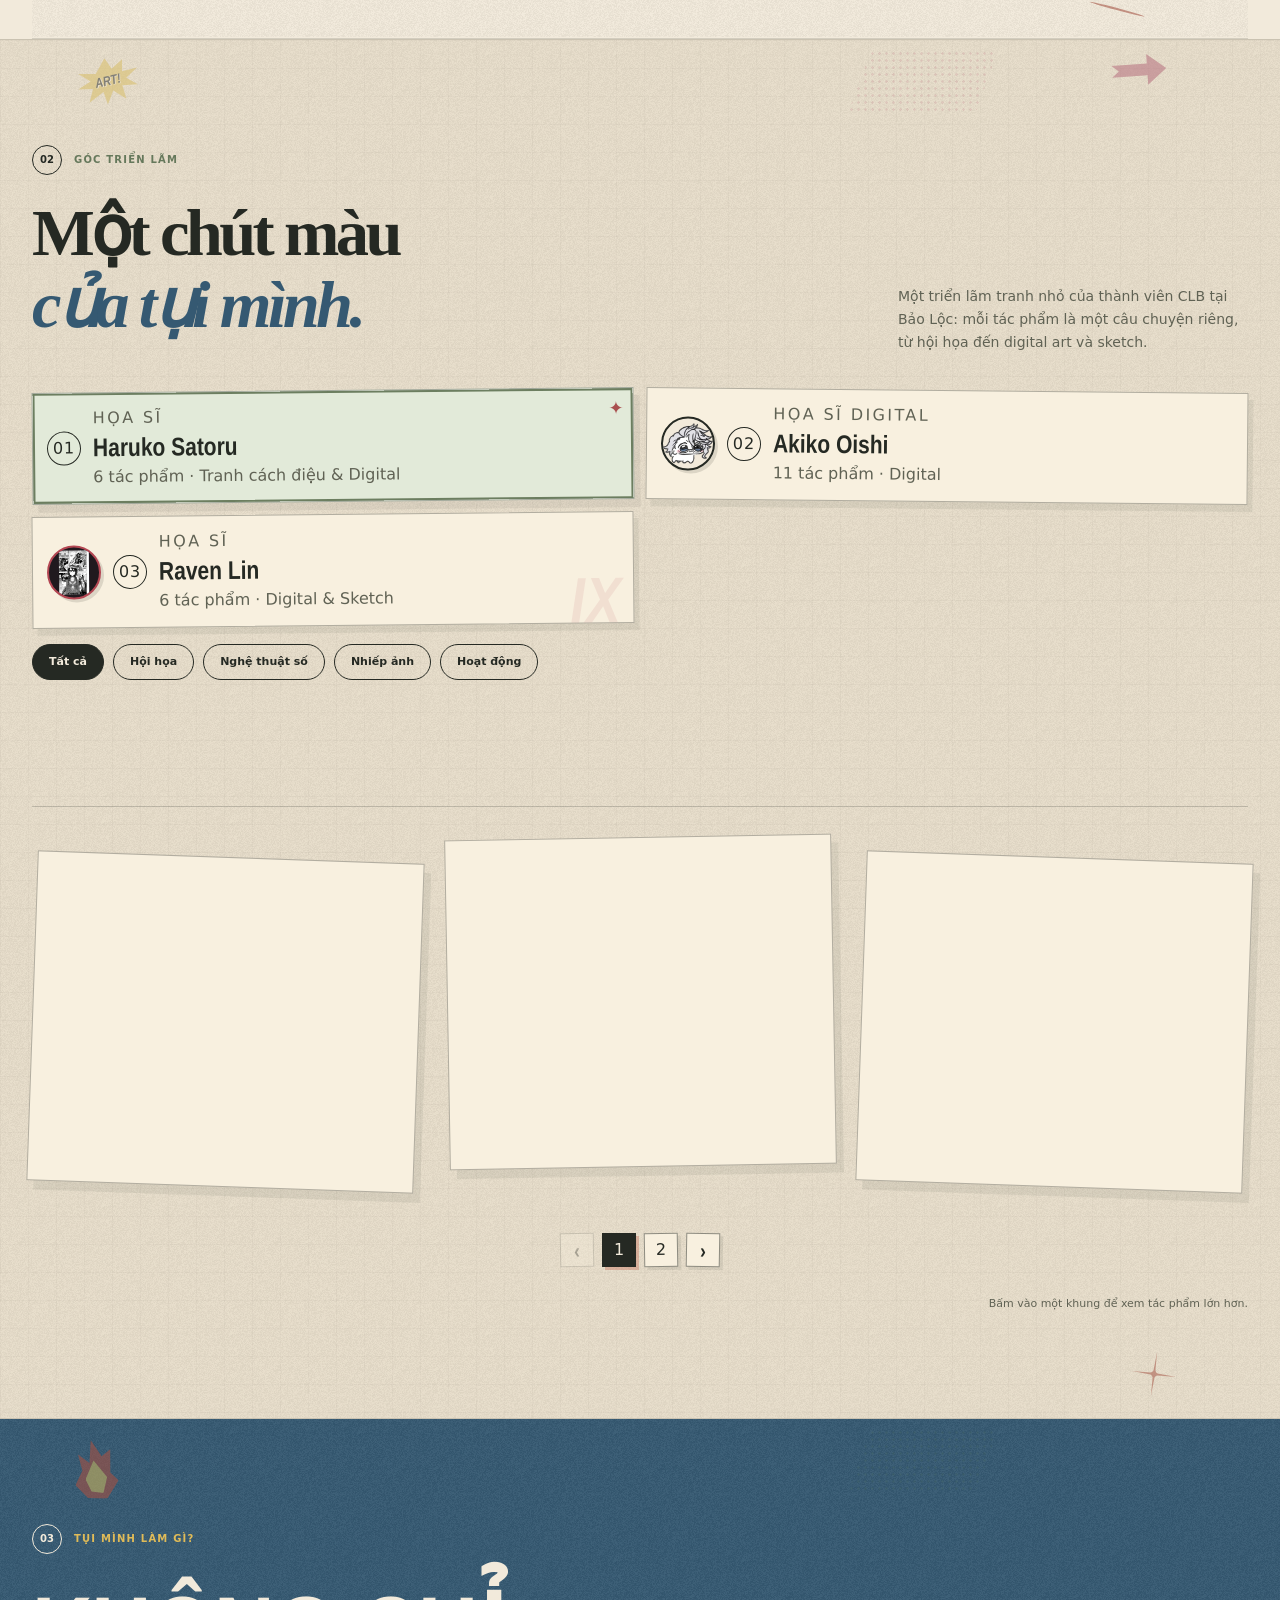
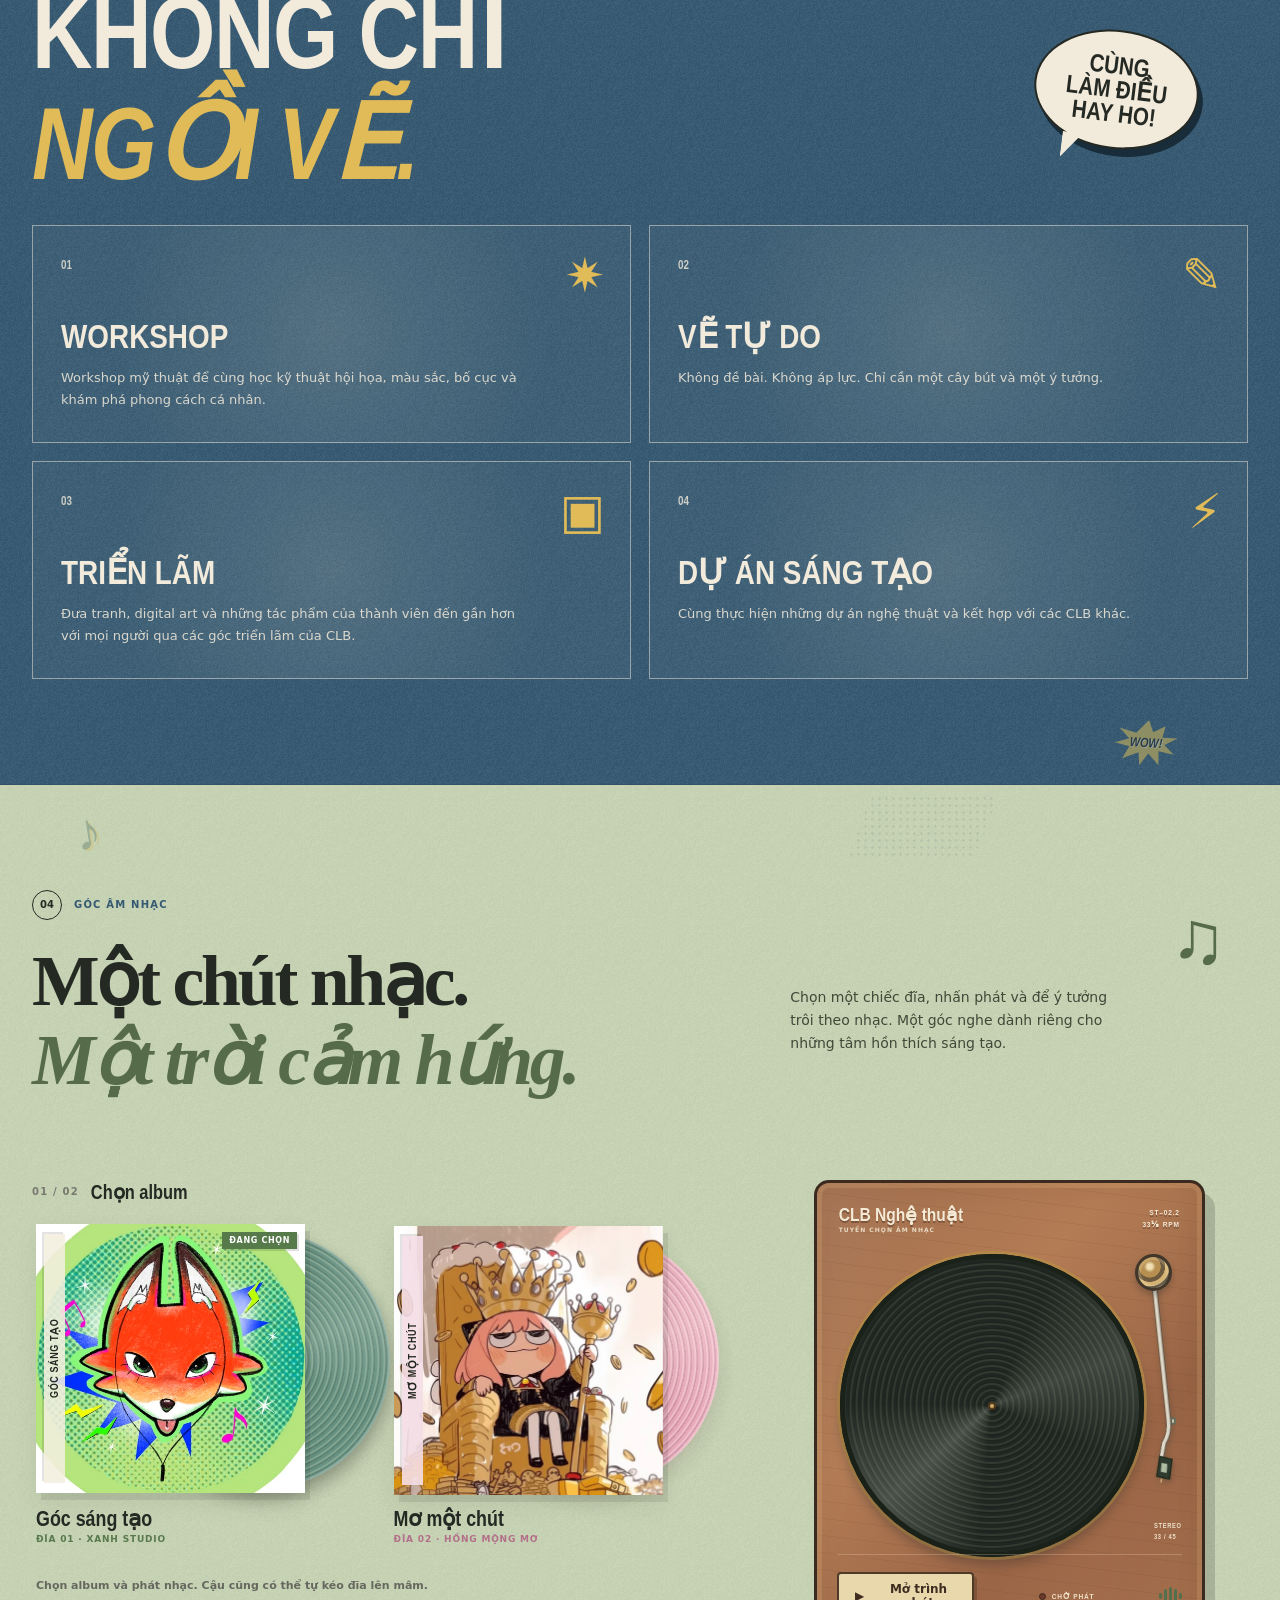
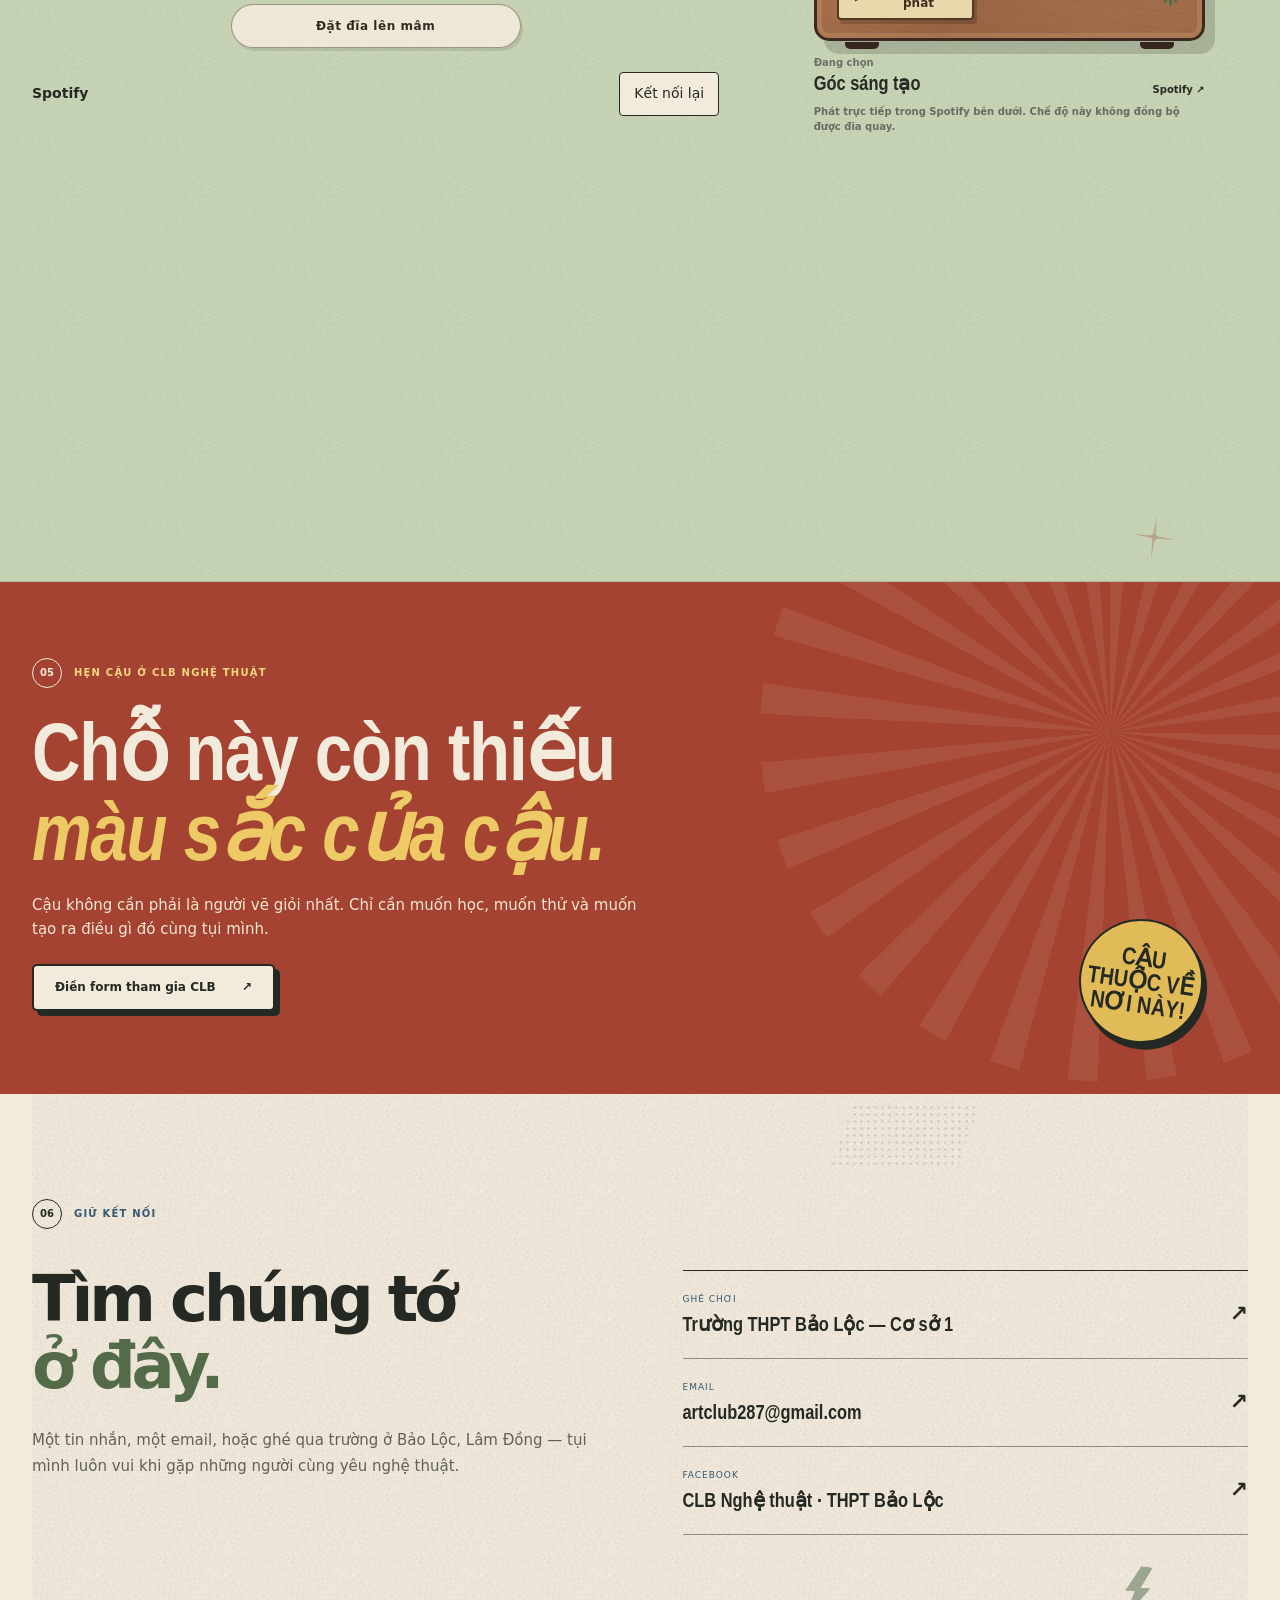
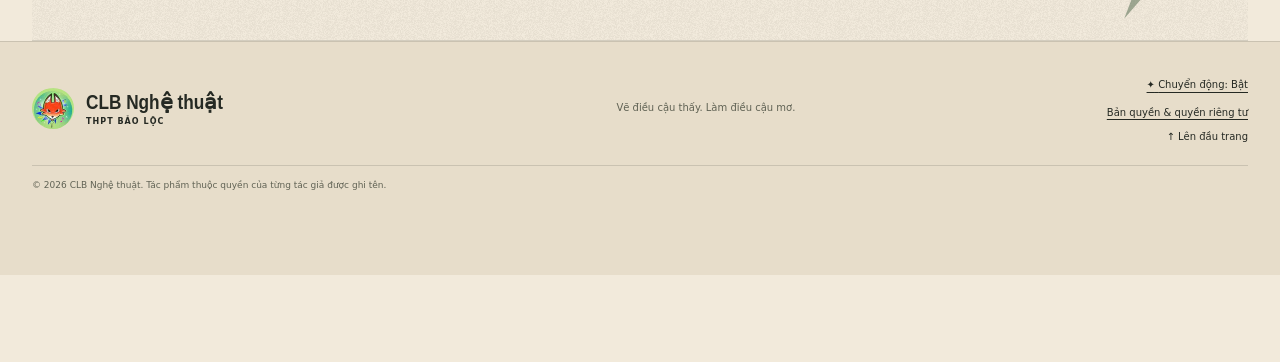
==== commit c4c18fe0: "Add files via upload" ====
--- a/index.html
+++ b/index.html
@@ -1,6 +1,6 @@
 <!DOCTYPE html>
 
-<html data-build="7.1.0" data-motion="full" data-motion-choice="auto" lang="vi">
+<html data-build="7.2.0" data-motion="full" data-motion-choice="auto" lang="vi">
 <head>
   <meta name="google-site-verification" content="GvYN1q4wBFWUE0IxILUatp30PlEIML89ys5nn8n5KYk" />
 <meta charset="utf-8"/>
@@ -110,16 +110,14 @@
 <link href="https://i.scdn.co" rel="preconnect" crossorigin="anonymous"/>
 <link href="https://api-partner.spotify.com" rel="preconnect" crossorigin="anonymous"/>
 <link href="https://open.spotifycdn.com" rel="preconnect" crossorigin="anonymous"/>
-<script src="js/core/spotify-bootstrap.js?v=7.1.0"></script>
-<script async fetchpriority="high" id="clubSpotifyAPI" src="https://open.spotify.com/embed/iframe-api/v1"></script>
 <link href="//open.spotify.com" rel="dns-prefetch"/>
-<link href="js/features/music/index.js?v=7.1.0" rel="modulepreload"/>
-<link href="js/features/music/spotify.js?v=7.1.0" rel="modulepreload"/>
+<link href="js/features/music/index.js?v=7.2.0" rel="modulepreload"/>
+<link href="js/features/music/spotify.js?v=7.2.0" rel="modulepreload"/>
 <link href="js/features/music/motor.js?v=7.1.0" rel="modulepreload"/>
 <link href="https://fonts.googleapis.com" rel="preconnect"/>
 <link crossorigin="" href="https://fonts.gstatic.com" rel="preconnect"/>
 <link href="https://fonts.googleapis.com/css2?family=Barlow+Condensed:ital,wght@0,600;0,700;0,800;1,700;1,800&amp;family=DM+Sans:wght@400;500;600;700&amp;family=Fraunces:ital,wght@0,600;0,700;1,600&amp;display=swap" rel="stylesheet"/>
-<script src="js/core/bootstrap.js?v=7.1.0"></script><link href="css/tokens.css?v=7.1.0" rel="stylesheet"/><link href="css/site.css?v=7.1.0" rel="stylesheet"/><link href="css/music.css?v=7.1.0" rel="stylesheet"/><link as="image" fetchpriority="high" href="assets/optimized/logo-new-640-db642e82.webp" rel="preload"/><link href="css/intro.css?v=7.1.0" rel="stylesheet"/><link href="css/comic-decor.css?v=7.1.0" rel="stylesheet"/><noscript><link href="https://fonts.googleapis.com/css2?family=Barlow+Condensed:ital,wght@0,600;0,700;0,800;1,700;1,800&amp;family=DM+Sans:wght@400;500;600;700&amp;family=Fraunces:ital,wght@0,600;0,700;1,600&amp;display=swap" rel="stylesheet"/></noscript></head>
+<script src="js/core/bootstrap.js?v=7.1.0"></script><link href="css/tokens.css?v=7.1.0" rel="stylesheet"/><link href="css/site.css?v=7.1.0" rel="stylesheet"/><link href="css/music.css?v=7.2.0" rel="stylesheet"/><link as="image" fetchpriority="high" href="assets/optimized/logo-new-640-db642e82.webp" rel="preload"/><link href="css/intro.css?v=7.1.0" rel="stylesheet"/><link href="css/comic-decor.css?v=7.1.0" rel="stylesheet"/><noscript><link href="https://fonts.googleapis.com/css2?family=Barlow+Condensed:ital,wght@0,600;0,700;0,800;1,700;1,800&amp;family=DM+Sans:wght@400;500;600;700&amp;family=Fraunces:ital,wght@0,600;0,700;1,600&amp;display=swap" rel="stylesheet"/></noscript></head>
 <body><noscript>Trang cần bật JavaScript để đổi ngôn ngữ, chọn đĩa và chạy chuyển động.</noscript>
 <div aria-hidden="true" class="art-intro" data-logo="assets/optimized/logo-new-640-db642e82.webp" id="artIntro">
 <div class="art-intro-sticker star"></div><div class="art-intro-sticker bolt"></div><div class="art-intro-sticker spark"></div><div class="art-intro-sticker scribble"></div>
@@ -235,6 +233,8 @@
 <div aria-busy="true" aria-label="Album" class="mv3-albums" id="mv3Albums"><article aria-hidden="true" class="mv3-album mv4-album-skeleton"><div class="mv3-album-visual"></div><h4 class="mv3-name">Góc sáng tạo</h4></article><article aria-hidden="true" class="mv3-album mv4-album-skeleton"><div class="mv3-album-visual"></div><h4 class="mv3-name">Mơ một chút</h4></article></div>
 <p class="mv3-help" id="mv3Help">① Bấm bìa để chọn · ② Kéo chiếc đĩa đang ló ra · ③ Thả lên mâm.</p>
 <button class="mv3-quick-place" id="mv3QuickPlace" type="button">Đặt đĩa lên mâm</button>
+<div class="mv3-player-heading"><strong>Spotify</strong><button class="mv3-reconnect" hidden="" id="mv3Reconnect" type="button">Kết nối lại</button></div>
+<div aria-label="Spotify" class="mv3-spotify" hidden="" id="mv3Spotify"></div>
 </section>
 <section class="mv3-deck-panel reveal" data-reveal="right">
 <div class="mv3-turntable" data-state="empty" id="mv3Turntable">
@@ -280,7 +280,6 @@
 <a href="https://open.spotify.com/playlist/4l15Ccxw8hVu7YIpUU6QM0" id="mv3SpotifyLink" rel="noopener noreferrer" target="_blank">Spotify ↗</a>
 </div>
 <p aria-live="polite" class="mv3-status" id="mv3Status" role="status">Chọn một album rồi kéo đĩa sang mâm.</p>
-<div class="mv3-spotify" hidden="" id="mv3Spotify"></div>
 </section>
 </div>
 </section>
@@ -303,5 +302,5 @@
 <div class="footer-tools"><button aria-pressed="true" class="text-button" id="motionToggle" type="button"><span aria-hidden="true">✦</span> <span data-i18n="motionOn" id="motionText">Chuyển động: Bật</span></button><a class="legal-link" data-i18n="legalLink" href="legal.html">Bản quyền & quyền riêng tư</a><a data-i18n="backTop" href="#top">↑ Lên đầu trang</a></div>
 <small class="footer-rights" data-i18n="copyrightNotice">© 2026 CLB Nghệ thuật. Tác phẩm thuộc quyền của từng tác giả được ghi tên.</small></footer>
 <dialog aria-describedby="lightboxCaption" aria-label="Xem tác phẩm" class="lightbox" data-i18n-aria="viewArt" id="lightbox"><button aria-label="Đóng" class="lightbox-close" data-i18n-aria="close" type="button">×</button><figure><img alt="" decoding="async" loading="lazy" id="lightboxImage"/><figcaption id="lightboxCaption"></figcaption></figure></dialog>
-<div aria-hidden="true" id="fxLayer"></div><div aria-hidden="true" class="scroll-progress" id="scrollProgress"></div><details class="motion-dock" id="motionDock"><summary><span aria-hidden="true">✦</span><span id="motionDockStatus">Chuyển động</span></summary><div class="motion-panel"><label><strong data-i18n="motionControl">Chuyển động trên trang</strong><select id="motionMode"><option data-i18n="motionAuto" value="auto">Theo thiết bị</option><option data-i18n="motionFull" value="full">Đầy đủ</option><option data-i18n="motionQuiet" value="quiet">Nhẹ</option><option data-i18n="motionDisabled" value="off">Tắt chuyển động</option></select></label><p id="motionReason" role="status"></p><p data-i18n="motionHelp">Chế độ Theo thiết bị tôn trọng cài đặt giảm chuyển động. Chọn Đầy đủ để chủ động bật hiệu ứng.</p><p class="build-status" id="buildStatus">v7.1.0 · đang khởi tạo</p></div></details><script defer="" src="js/core/pwa.js?v=7.1.0"></script><script src="js/data/content.js?v=7.1.0"></script><script src="js/app.js?v=7.1.0" type="module"></script></body>
+<div aria-hidden="true" id="fxLayer"></div><div aria-hidden="true" class="scroll-progress" id="scrollProgress"></div><details class="motion-dock" id="motionDock"><summary><span aria-hidden="true">✦</span><span id="motionDockStatus">Chuyển động</span></summary><div class="motion-panel"><label><strong data-i18n="motionControl">Chuyển động trên trang</strong><select id="motionMode"><option data-i18n="motionAuto" value="auto">Theo thiết bị</option><option data-i18n="motionFull" value="full">Đầy đủ</option><option data-i18n="motionQuiet" value="quiet">Nhẹ</option><option data-i18n="motionDisabled" value="off">Tắt chuyển động</option></select></label><p id="motionReason" role="status"></p><p data-i18n="motionHelp">Chế độ Theo thiết bị tôn trọng cài đặt giảm chuyển động. Chọn Đầy đủ để chủ động bật hiệu ứng.</p><p class="build-status" id="buildStatus">v7.2.0 · đang khởi tạo</p></div></details><script defer="" src="js/core/pwa.js?v=7.1.0"></script><script src="js/data/content.js?v=7.1.0"></script><script src="js/app.js?v=7.2.0" type="module"></script></body>
 </html>
--- a/css/tokens.css
+++ b/css/tokens.css
@@ -0,0 +1,23 @@
+/* Shared design tokens: edit colors / type here. */
+:root {
+  --paper: #f2eadb;
+  --paper-2: #e7ddca;
+  --ink: #252923;
+  --muted: #606254;
+  --sage: #b9cba3;
+  --sage-dark: #536b48;
+  --rust: #a44331;
+  --blue: #355972;
+  --dusty: #5d7d91;
+  --mustard: #e0bb58;
+  --pink: #d990a4;
+  --line: #25292326;
+  --body: "DM Sans",system-ui,sans-serif;
+  --editorial: "Fraunces",Georgia,serif;
+  --ease: cubic-bezier(.22,1,.36,1);
+  --spring: cubic-bezier(.22,1.45,.38,1);
+  --motion-ease: cubic-bezier(.16,1,.3,1);
+  --motion-soft: cubic-bezier(.22,.7,.2,1);
+  --gutter: clamp(18px,3vw,32px);
+  --display: "Barlow Condensed","Arial Narrow","Liberation Sans Narrow",sans-serif;
+}
--- a/css/site.css
+++ b/css/site.css
@@ -0,0 +1,3197 @@
+/* V4 core visual components. Historical player/lyrics styles removed. */
+* {
+  box-sizing: border-box;
+}
+
+html {
+  scroll-behavior: smooth;
+  scroll-padding-top: 105px;
+}
+
+body {
+  margin: 0;
+  background: var(--paper);
+  color: var(--ink);
+  font: 16px/1.65 var(--body);
+}
+
+body.no-scroll {
+  overflow: hidden;
+}
+
+a {
+  color: inherit;
+  text-decoration: none;
+}
+
+button, input {
+  font: inherit;
+  color: inherit;
+}
+
+button, a {
+  -webkit-tap-highlight-color: transparent;
+}
+
+button {
+  cursor: pointer;
+}
+
+button:disabled {
+  cursor: wait;
+  opacity: .65;
+}
+
+img {
+  display: block;
+  max-width: 100%;
+}
+
+h1, h2, h3, p {
+  margin-top: 0;
+}
+
+[hidden] {
+  display: none !important;
+}
+
+:focus-visible {
+  outline: 3px solid var(--blue);
+  outline-offset: 5px;
+}
+
+::selection {
+  background: var(--mustard);
+  color: var(--ink);
+}
+
+.skip-link {
+  position: fixed;
+  left: 16px;
+  top: -100px;
+  z-index: 1001;
+  padding: 12px 20px;
+  background: var(--paper);
+  border: 2px solid var(--ink);
+}
+
+.skip-link:focus {
+  top: 16px;
+}
+
+.paper-noise {
+  position: fixed;
+  inset: 0;
+  z-index: 100;
+  pointer-events: none;
+  opacity: .012;
+  background: url("../assets/optimized/paper-grain.png");
+}
+
+.section {
+  width: min(1220px,calc(100% - 64px));
+  margin: auto;
+  padding: 105px 0;
+}
+
+.site-header {
+  position: sticky;
+  top: 12px;
+  z-index: 50;
+  width: min(1250px,calc(100% - 32px));
+  margin: 12px auto 0;
+  display: flex;
+  align-items: center;
+  justify-content: space-between;
+  padding: 11px 14px 11px 18px;
+  background: #f2eadbf0;
+  border: 1px solid var(--line);
+  border-radius: 50px;
+  backdrop-filter: blur(14px);
+}
+
+.brand, .footer-brand {
+  display: flex;
+  align-items: center;
+  gap: 12px;
+  flex-shrink: 0;
+}
+
+.brand-logo {
+  display: grid;
+  place-items: center;
+  width: 42px;
+  height: 42px;
+  border-radius: 50%;
+  overflow: hidden;
+  flex-shrink: 0;
+}
+
+.brand-logo img {
+  width: 107%;
+  max-width: none;
+  height: 107%;
+  object-fit: cover;
+  clip-path: circle(47%);
+}
+
+.brand-copy, .footer-brand>span:last-child {
+  display: grid;
+  line-height: 1.15;
+}
+
+.brand strong, .footer-brand strong {
+  font: 800 21px/1.05 var(--display);
+}
+
+.brand small, .footer-brand small {
+  font: 600 8px/1.2 var(--body);
+  letter-spacing: .13em;
+  margin-top: 5px;
+}
+
+.nav {
+  display: flex;
+  align-items: center;
+  gap: 2px;
+}
+
+.nav a {
+  padding: 10px 9px;
+  font-size: 12px;
+  font-weight: 600;
+  border-radius: 25px;
+  transition: background .2s;
+}
+
+.nav a:hover {
+  background: #b9cba355;
+}
+
+.header-actions {
+  display: flex;
+  gap: 14px;
+  align-items: center;
+}
+
+.header-join {
+  display: flex;
+  gap: 9px;
+  align-items: center;
+  background: var(--ink);
+  color: var(--paper);
+  padding: 10px 15px;
+  border-radius: 30px;
+  font-size: 11px;
+  font-weight: 700;
+  transition: transform .3s var(--spring);
+}
+
+.header-join:hover {
+  transform: translateY(-3px);
+}
+
+.lang-toggle {
+  display: flex;
+  gap: 6px;
+  align-items: center;
+  border: 0;
+  background: none;
+  padding: 10px 2px;
+  font-size: 12px;
+}
+
+.lang-toggle [data-lang-option] {
+  opacity: .5;
+}
+
+.lang-toggle .is-current {
+  color: var(--rust);
+  opacity: 1;
+  font-weight: 800;
+  border-bottom: 2px solid currentColor;
+}
+
+.menu-toggle {
+  display: none;
+  border: 0;
+  background: var(--ink);
+  width: 40px;
+  height: 40px;
+  border-radius: 50%;
+  position: relative;
+}
+
+.menu-toggle span {
+  position: absolute;
+  width: 17px;
+  height: 2px;
+  background: var(--paper);
+  top: 16px;
+  left: 12px;
+  transition: transform .25s;
+}
+
+.menu-toggle span+span {
+  top: 22px;
+}
+
+.menu-toggle[aria-expanded="true"] span:first-child {
+  transform: translateY(3px) rotate(45deg);
+}
+
+.menu-toggle[aria-expanded="true"] span:last-child {
+  transform: translateY(-3px) rotate(-45deg);
+}
+
+.kicker, .section-label {
+  display: flex;
+  align-items: center;
+  gap: 12px;
+  font: 700 10px/1.4 var(--body);
+  letter-spacing: .12em;
+}
+
+.kicker i {
+  width: 36px;
+  height: 1px;
+  background: var(--ink);
+}
+
+.section-label>span {
+  display: grid;
+  place-items: center;
+  width: 30px;
+  height: 30px;
+  border: 1px solid currentColor;
+  border-radius: 50%;
+  flex: 0 0 auto;
+  font-size: 10px;
+  letter-spacing: 0;
+}
+
+.section-label b {
+  color: var(--blue);
+}
+
+.section h2, .join-section h2 {
+  font: 700 clamp(44px,5.5vw,78px)/1.08 var(--display);
+  letter-spacing: -.015em;
+  margin: 22px 0 28px;
+}
+
+.section h2 em, .join-section h2 em {
+  font-style: normal;
+  color: var(--rust);
+}
+
+.hero {
+  display: grid;
+  gap: 52px;
+  align-items: center;
+  padding-top: 75px;
+  padding-bottom: 88px;
+  min-height: 760px;
+}
+
+.hero h1 {
+  font: 800 clamp(66px,7.3vw,107px)/.98 var(--display);
+  letter-spacing: -.018em;
+  margin: 24px 0 28px;
+}
+
+.hero h1 em {
+  color: var(--rust);
+  font-style: italic;
+  text-shadow: 2px 3px 0 #c8b9a466;
+}
+
+.hero-copy>p {
+  max-width: 540px;
+  font-size: 16px;
+  color: var(--muted);
+}
+
+.hero-actions {
+  display: flex;
+  align-items: center;
+  gap: 25px;
+  margin-top: 32px;
+}
+
+.comic-button {
+  display: inline-flex;
+  align-items: center;
+  justify-content: space-between;
+  gap: 26px;
+  padding: 13px 21px;
+  border: 2px solid var(--ink);
+  background: var(--sage);
+  border-radius: 5px;
+  box-shadow: 5px 5px 0 var(--ink);
+  font: 700 12px/1.4 var(--body);
+  transition: transform .35s var(--spring),box-shadow .3s;
+}
+
+.comic-button:hover {
+  transform: translate(-2px,-4px) rotate(-1deg);
+  box-shadow: 7px 9px 0 var(--ink);
+}
+
+.comic-button:active {
+  transform: translate(4px,4px);
+  box-shadow: 1px 1px 0 var(--ink);
+}
+
+.comic-button.light {
+  background: var(--paper);
+  color: var(--ink);
+}
+
+.scribble-link {
+  font-weight: 700;
+  font-size: 12px;
+  text-decoration: underline wavy var(--rust);
+  text-underline-offset: 7px;
+}
+
+.hero-note {
+  display: inline-flex;
+  gap: 8px;
+  font-size: 11px;
+  font-weight: 500;
+  margin-top: 40px;
+  transform: rotate(-2deg);
+}
+
+.hero-note>span:first-child {
+  color: var(--rust);
+}
+
+.hero-stage {
+  position: relative;
+  min-width: 0;
+  min-height: 530px;
+  display: grid;
+  place-items: center;
+  isolation: isolate;
+}
+
+.hero-stage:before {
+  content: "";
+  position: absolute;
+  width: 96%;
+  aspect-ratio: 1;
+  border-radius: 50%;
+  opacity: .24;
+  background: radial-gradient(var(--dusty) 1.5px,transparent 2px);
+  background-size: 9px 9px;
+}
+
+.logo-float {
+  width: min(440px,85%);
+  aspect-ratio: 1;
+  position: relative;
+}
+
+.hero-logo {
+  display: block;
+  width: 100%;
+  height: 100%;
+  border: 0;
+  background: transparent;
+  padding: 0;
+  position: relative;
+  z-index: 5;
+  transition: transform .5s var(--spring);
+}
+
+.hero-logo:hover {
+  transform: rotate(-4deg) scale(1.05);
+}
+
+.hero-logo img {
+  position: absolute;
+  width: 88%;
+  height: 88%;
+  inset: 6%;
+  object-fit: cover;
+  clip-path: circle(47.5%);
+}
+
+.orbit {
+  position: absolute;
+  inset: 0;
+  border-radius: 50%;
+  pointer-events: none;
+}
+
+.orbit-one {
+  border: 2px dashed var(--rust);
+}
+
+.orbit-two {
+  inset: -5%;
+  border: 2px solid transparent;
+  border-top-color: var(--blue);
+  border-right-color: var(--mustard);
+}
+
+.orbit-dots {
+  position: absolute;
+  inset: -9%;
+  border: 1px solid #35597233;
+  border-radius: 50%;
+  pointer-events: none;
+}
+
+.orbit-dots:before, .orbit-dots:after {
+  content: "";
+  position: absolute;
+  width: 10px;
+  height: 10px;
+  border-radius: 50%;
+  background: var(--rust);
+  left: 46%;
+  top: -5px;
+}
+
+.orbit-dots:after {
+  top: auto;
+  bottom: -5px;
+  background: var(--blue);
+}
+
+.tap-label {
+  position: absolute;
+  right: -3%;
+  bottom: 5%;
+  background: var(--mustard);
+  border: 2px solid var(--ink);
+  box-shadow: 4px 4px 0 var(--ink);
+  padding: 9px 13px;
+  font: 800 19px/1 var(--display);
+  transform: rotate(-8deg);
+  white-space: nowrap;
+}
+
+.comic-ray {
+  position: absolute;
+  width: 145px;
+  height: 85px;
+  clip-path: polygon(0 45%,74% 0,56% 40%,100% 55%,53% 66%,72% 100%);
+  pointer-events: none;
+  z-index: 1;
+}
+
+.ray-a {
+  left: 0;
+  top: 14%;
+  background: var(--dusty);
+  --float-rotate: 12deg;
+}
+
+.ray-b {
+  right: -1%;
+  bottom: 12%;
+  background: var(--pink);
+  --float-rotate: -18deg;
+}
+
+.comic-spark, .comic-note {
+  position: absolute;
+  font: 800 54px/1 var(--display);
+  pointer-events: none;
+  z-index: 6;
+}
+
+.spark-a {
+  right: 4%;
+  top: 6%;
+  color: var(--rust);
+  --float-rotate: -9deg;
+}
+
+.spark-b {
+  left: 3%;
+  bottom: 13%;
+  color: var(--mustard);
+  --float-rotate: -12deg;
+}
+
+.note-a {
+  left: 2%;
+  top: 29%;
+  color: var(--blue);
+  --float-rotate: 12deg;
+}
+
+.comic-bubble {
+  position: absolute;
+  z-index: 7;
+  background: var(--paper);
+  border: 2px solid var(--ink);
+  box-shadow: 4px 5px 0 var(--ink);
+  font: 800 22px/1 var(--display);
+  padding: 12px 17px;
+  pointer-events: none;
+  opacity: 0;
+  transition: opacity .3s,transform .75s var(--spring);
+}
+
+.bubble-one {
+  top: 2%;
+  left: 0;
+  transform: translate(85px,110px) scale(.1) rotate(24deg);
+}
+
+.bubble-two {
+  right: 0;
+  top: 28%;
+  transform: translate(-95px,65px) scale(.1) rotate(-20deg);
+}
+
+.logo-open .bubble-one {
+  opacity: 1;
+  transform: rotate(-9deg);
+}
+
+.logo-open .bubble-two {
+  opacity: 1;
+  transform: rotate(8deg);
+  transition-delay: .08s;
+}
+
+.mascot-card {
+  position: absolute;
+  z-index: 10;
+  bottom: -4%;
+  width: min(380px,95%);
+  background: var(--paper);
+  border: 2px solid var(--ink);
+  padding: 24px;
+  box-shadow: 8px 8px 0 var(--ink);
+  visibility: hidden;
+  opacity: 0;
+  transform: translate(-20px,35px) rotate(-5deg) scale(.75);
+  transition: opacity .25s,transform .7s var(--spring),visibility .4s;
+}
+
+.logo-open .mascot-card {
+  visibility: visible;
+  opacity: 1;
+}
+
+.mascot-card h2 {
+  font: 700 34px/1.05 var(--display);
+  margin: 12px 0;
+}
+
+.mascot-card p {
+  font-size: 12px;
+}
+
+.mini-label {
+  font-size: 9px;
+  letter-spacing: .12em;
+  color: var(--blue);
+}
+
+.mascot-close {
+  position: absolute;
+  top: 3px;
+  right: 5px;
+  width: 35px;
+  height: 35px;
+  border: 0;
+  background: none;
+  font-size: 26px;
+}
+
+.mascot-tags {
+  display: flex;
+  gap: 8px;
+}
+
+.mascot-tags span {
+  border: 1px solid var(--ink);
+  padding: 4px 10px;
+  font: 700 14px var(--display);
+  background: var(--sage);
+}
+
+.ticker {
+  border-block: 2px solid var(--ink);
+  background: var(--mustard);
+}
+
+.ticker-track {
+  display: flex;
+  width: max-content;
+}
+
+.ticker-track>span {
+  flex-shrink: 0;
+  padding: 10px 16px;
+  white-space: nowrap;
+  font: 700 24px/1.2 var(--display);
+  letter-spacing: .07em;
+}
+
+.panel-paper {
+  position: relative;
+}
+
+.about-grid {
+  display: grid;
+  gap: 80px;
+  margin-top: 12px;
+}
+
+.about h2 {
+  font-family: var(--editorial);
+  font-size: clamp(38px,4.3vw,62px);
+  line-height: 1.18;
+  letter-spacing: -.04em;
+}
+
+.about h2 em {
+  font-style: italic;
+}
+
+.about-copy {
+  padding-top: 22px;
+}
+
+.lead {
+  font-size: 19px;
+  line-height: 1.7;
+}
+
+.about-copy p:not(.lead) {
+  color: var(--muted);
+  font-size: 14px;
+}
+
+.values {
+  display: grid;
+  gap: 20px;
+  margin-top: 55px;
+}
+
+.values article {
+  border: 1.5px solid var(--ink);
+  padding: 23px;
+  position: relative;
+  background: #eee3cd;
+  box-shadow: 5px 5px 0 #25292319;
+  transition: translate .45s var(--spring),box-shadow .4s;
+}
+
+.values article:nth-child(2) {
+  background: #dce5cd;
+}
+
+.values article:nth-child(3) {
+  background: #d7e0df;
+}
+
+.values article:hover {
+  translate: 0 -9px;
+  box-shadow: 7px 12px 0 #25292320;
+}
+
+.values article>span {
+  font: 700 12px var(--display);
+  color: var(--rust);
+}
+
+.values h3 {
+  font: 700 29px/1.15 var(--display);
+  margin: 48px 0 10px;
+}
+
+.values p {
+  font-size: 13px;
+  color: var(--muted);
+  margin: 0;
+}
+
+.values i {
+  position: absolute;
+  top: 12px;
+  right: 20px;
+  font-size: 36px;
+  font-style: normal;
+  color: var(--blue);
+}
+
+.panel-wall, .panel-blue, .panel-music {
+  width: 100%;
+  padding-inline: max(32px,calc((100% - 1220px)/2));
+}
+
+.panel-wall {
+  background: var(--paper-2);
+  border-block: 1px solid var(--line);
+  position: relative;
+}
+
+.panel-wall:before {
+  content: "";
+  position: absolute;
+  inset: 0;
+  opacity: .33;
+  pointer-events: none;
+  background-image: linear-gradient(#25292312 1px,transparent 1px),linear-gradient(90deg,#25292312 1px,transparent 1px);
+  background-size: 28px 28px;
+}
+
+.section-heading {
+  display: flex;
+  align-items: end;
+  justify-content: space-between;
+  gap: 50px;
+  position: relative;
+}
+
+.gallery-section h2 {
+  font-family: var(--editorial);
+  font-size: clamp(42px,5.2vw,73px);
+  line-height: 1.08;
+  letter-spacing: -.055em;
+}
+
+.gallery-section h2 em {
+  color: var(--blue);
+  font-style: italic;
+}
+
+.section-heading>p {
+  max-width: 350px;
+  font-size: 14px;
+  color: var(--muted);
+}
+
+.filters {
+  position: relative;
+  display: flex;
+  gap: 9px;
+  flex-wrap: wrap;
+  margin: 10px 0 40px;
+}
+
+.filter {
+  padding: 8px 16px;
+  border: 1px solid var(--ink);
+  border-radius: 25px;
+  background: transparent;
+  font-size: 11px;
+  font-weight: 600;
+  transition: background .25s,translate .3s var(--spring);
+}
+
+.filter.active {
+  background: var(--ink);
+  color: var(--paper);
+}
+
+.filter:hover {
+  translate: 0 -3px;
+}
+
+.exhibition-wall {
+  display: grid;
+  grid-template-columns: repeat(3,minmax(0,1fr));
+  gap: 28px;
+  align-items: start;
+  position: relative;
+  min-height: 330px;
+}
+
+.gallery-card {
+  display: block;
+  width: 100%;
+  text-align: left;
+  padding: 12px 12px 22px;
+  border: 1px solid #25292355;
+  border-radius: 0;
+  background: #f8f0df;
+  box-shadow: 7px 9px 0 #25292312;
+  position: relative;
+  transform: rotate(-2deg);
+  transition: transform .5s var(--spring),box-shadow .4s;
+}
+
+.gallery-card:before {
+  content: "";
+  position: absolute;
+  left: calc(50% - 28px);
+  top: -10px;
+  width: 56px;
+  height: 22px;
+  background: #c3b999cc;
+  transform: rotate(-5deg);
+  z-index: 2;
+}
+
+.gallery-card:nth-child(2n) {
+  transform: rotate(2deg);
+  margin-top: 20px;
+}
+
+.gallery-card:hover {
+  transform: translateY(-8px) rotate(0);
+  box-shadow: 10px 17px 0 #25292315;
+}
+
+.gallery-card>img {
+  width: 100%;
+  aspect-ratio: 4/3;
+  object-fit: contain;
+}
+
+.gallery-info {
+  padding-top: 12px;
+}
+
+.gallery-info h3 {
+  font: 700 22px/1.15 var(--display);
+  margin-bottom: 4px;
+}
+
+.gallery-info p {
+  font-size: 10px;
+  line-height: 1.6;
+  color: var(--muted);
+  margin: 0;
+}
+
+.placeholder-art {
+  display: grid;
+  place-content: center;
+  aspect-ratio: 1;
+  background: var(--sage);
+  text-align: center;
+  font: 800 66px/.95 var(--display);
+  color: var(--sage-dark);
+}
+
+.gallery-hint {
+  text-align: right;
+  font-size: 11px;
+  color: var(--muted);
+  margin: 24px 0 0;
+}
+
+.panel-blue {
+  background: var(--blue);
+  color: var(--paper);
+  position: relative;
+}
+
+.panel-blue .section-label b {
+  color: var(--mustard);
+}
+
+.activity-title {
+  display: flex;
+  align-items: center;
+  justify-content: space-between;
+  gap: 30px;
+}
+
+.activity-title h2 {
+  min-width: 0;
+  flex: 1;
+  overflow-wrap: break-word;
+  text-transform: uppercase;
+  font-size: clamp(64px,8vw,110px);
+  font-weight: 800;
+}
+
+.activity-title h2 em {
+  color: var(--mustard);
+  font-style: italic;
+}
+
+.speech {
+  flex-shrink: 0;
+  padding: 22px 30px;
+  background: var(--paper);
+  border: 2px solid var(--ink);
+  color: var(--ink);
+  border-radius: 50%;
+  font: 800 25px/.95 var(--display);
+  transform: rotate(7deg);
+  position: relative;
+  margin-right: 4%;
+  text-align: center;
+  box-shadow: 5px 7px 0 #182c3a;
+}
+
+.speech:after {
+  content: "";
+  position: absolute;
+  left: 20%;
+  bottom: -16px;
+  width: 20px;
+  height: 26px;
+  clip-path: polygon(0 0,100% 0,0 100%);
+  background: var(--paper);
+}
+
+.activity-grid {
+  display: grid;
+  grid-template-columns: repeat(2,minmax(0,1fr));
+  gap: 18px;
+}
+
+.activity-card {
+  padding: 25px 28px;
+  border: 1px solid #f2eadb80;
+  position: relative;
+  overflow: hidden;
+  background: #f2eadb08;
+  transition: translate .5s var(--spring),background .35s,color .35s;
+}
+
+.activity-card:hover {
+  translate: 0 -7px;
+  background: var(--paper);
+  color: var(--ink);
+}
+
+.activity-card>b {
+  font: 600 12px var(--display);
+  opacity: .8;
+}
+
+.activity-card .icon {
+  position: absolute;
+  right: 25px;
+  top: 10px;
+  color: var(--mustard);
+  font-size: 48px;
+}
+
+.activity-card h3 {
+  font: 700 34px/1.1 var(--display);
+  margin: 40px 0 12px;
+}
+
+.activity-card p {
+  max-width: 460px;
+  font-size: 13px;
+  line-height: 1.7;
+  opacity: .86;
+  margin-bottom: 6px;
+}
+
+.panel-music {
+  --room: #c7d4b4;
+  --room-accent: #566b4a;
+  background: var(--room);
+  transition: background-color .75s ease;
+}
+
+.panel-music[data-theme="pink"] {
+  --room: #e8c5cd;
+  --room-accent: #8e425c;
+}
+
+.music-top {
+  display: grid;
+  grid-template-columns: 1.4fr 1fr;
+  gap: 60px;
+  align-items: center;
+  margin-bottom: 46px;
+}
+
+.music-copy h2 {
+  font-family: var(--editorial);
+  font-size: clamp(42px,5.6vw,77px);
+  line-height: 1.1;
+  letter-spacing: -.045em;
+  margin-bottom: 0;
+}
+
+.music-copy h2 em {
+  color: var(--room-accent);
+  font-style: italic;
+  transition: color .7s;
+}
+
+.music-intro {
+  position: relative;
+  padding-left: 24px;
+}
+
+.music-intro p {
+  font-size: 14px;
+  max-width: 340px;
+  margin-top: 65px;
+  color: #414838;
+}
+
+.music-doodle {
+  position: absolute;
+  right: 22px;
+  top: -20px;
+  font: 600 74px/1 var(--editorial);
+  color: var(--room-accent);
+}
+
+.groove {
+  position: absolute;
+  inset: 12%;
+  border: 1px solid #f2eadb26;
+  border-radius: 50%;
+}
+
+.text-button {
+  background: none;
+  border: 0;
+  padding: 5px 0;
+  font-size: 10px;
+  text-decoration: underline;
+  text-underline-offset: 4px;
+  text-align: left;
+}
+
+.join-section {
+  position: relative;
+  overflow: hidden;
+  background: var(--rust);
+  color: var(--paper);
+}
+
+.join-inner {
+  width: min(1220px,calc(100% - 64px));
+  margin: auto;
+  padding: 100px 0 110px;
+  position: relative;
+  z-index: 2;
+}
+
+.join-section .section-label b {
+  color: #f3d67d;
+}
+
+.join-section h2 {
+  font-size: clamp(70px,8vw,113px);
+  font-weight: 800;
+  line-height: 1.02;
+  max-width: 1040px;
+}
+
+.join-section h2 em {
+  color: #edca66;
+  font-style: italic;
+}
+
+.join-inner>p {
+  max-width: 610px;
+  font-size: 15px;
+  color: #f5e7d3;
+  margin: 0 0 28px;
+}
+
+.join-burst {
+  position: absolute;
+  width: 700px;
+  aspect-ratio: 1;
+  right: -180px;
+  top: -200px;
+  border-radius: 50%;
+  opacity: .08;
+  background: repeating-conic-gradient(#f2eadb 0 5deg,transparent 5deg 13deg);
+}
+
+.join-sticker {
+  position: absolute;
+  right: 6%;
+  bottom: 10%;
+  width: 124px;
+  height: 124px;
+  border-radius: 50%;
+  display: grid;
+  place-content: center;
+  text-align: center;
+  border: 2px solid var(--ink);
+  background: var(--mustard);
+  color: var(--ink);
+  font: 800 24px/.98 var(--display);
+  box-shadow: 5px 6px 0 var(--ink);
+  transform: rotate(8deg);
+  z-index: 3;
+}
+
+.contact-grid {
+  display: grid;
+  gap: 85px;
+  margin-top: 15px;
+}
+
+.contact h2 {
+  font-family: var(--body);
+  font-size: clamp(43px,5vw,67px);
+  font-weight: 600;
+  letter-spacing: -.065em;
+  line-height: 1.05;
+}
+
+.contact h2 em {
+  color: var(--sage-dark);
+}
+
+.contact .lead {
+  font-size: 15px;
+  color: var(--muted);
+}
+
+.contact-list {
+  border-top: 1.5px solid var(--ink);
+  margin-top: 26px;
+}
+
+.contact-list a {
+  display: grid;
+  gap: 4px;
+  padding: 21px 0;
+  border-bottom: 1px solid #25292377;
+}
+
+.contact-list a:hover {
+  padding-left: 12px;
+  background: #b9cba326;
+}
+
+.contact-list span {
+  grid-column: 1;
+  font-size: 9px;
+  letter-spacing: .11em;
+  color: var(--blue);
+}
+
+.contact-list strong {
+  grid-column: 1;
+  font: 600 20px/1.3 var(--display);
+}
+
+.contact-list b {
+  grid-column: 2;
+  grid-row: 1 / 3;
+  align-self: center;
+  font-size: 22px;
+}
+
+.footer {
+  display: grid;
+  grid-template-columns: 1.2fr 1fr auto;
+  gap: 20px;
+  align-items: center;
+  padding: 30px max(32px,calc((100% - 1220px)/2));
+  background: var(--paper-2);
+  border-top: 1px solid var(--line);
+}
+
+.footer>p {
+  font-size: 10px;
+  margin: 0;
+  color: var(--muted);
+}
+
+.footer>small {
+  grid-column: 1 / -1;
+  font-size: 9px;
+  color: var(--muted);
+  padding-top: 12px;
+  border-top: 1px solid var(--line);
+}
+
+.footer-tools {
+  display: grid;
+  gap: 7px;
+  justify-items: end;
+}
+
+.footer-tools a {
+  font-size: 10px;
+}
+
+.lightbox {
+  border: 0;
+  width: min(950px,91vw);
+  max-width: none;
+  background: transparent;
+  color: var(--paper);
+  padding: 0;
+  overflow: visible;
+}
+
+.lightbox::backdrop {
+  background: #181c18ed;
+  backdrop-filter: blur(6px);
+}
+
+.lightbox figure {
+  margin: 0;
+}
+
+.lightbox img {
+  margin: auto;
+  max-height: 79vh;
+  width: auto;
+  max-width: 100%;
+  border: 8px solid var(--paper);
+  object-fit: contain;
+}
+
+.lightbox figcaption {
+  font-size: 12px;
+  text-align: center;
+  margin-top: 14px;
+}
+
+.lightbox-close {
+  position: fixed;
+  top: 15px;
+  right: 15px;
+  width: 42px;
+  height: 42px;
+  border: 0;
+  border-radius: 50%;
+  background: var(--paper);
+  color: var(--ink);
+  font-size: 28px;
+}
+
+@media (min-width:1450px) {
+.hero {
+  min-height: 820px;
+}
+}
+
+@media (max-width:1080px) {
+.nav a {
+  padding: 10px 6px;
+  font-size: 11px;
+}
+
+.header-actions {
+  gap: 10px;
+}
+
+.header-join {
+  display: none;
+}
+
+.hero {
+  gap: 30px;
+  min-height: 680px;
+}
+
+.hero-stage {
+  min-height: 440px;
+}
+
+.hero h1 {
+  font-size: clamp(66px,8.5vw,91px);
+}
+
+.music-copy h2 {
+  font-size: 58px;
+}
+}
+
+@media (max-width:800px) {
+.section {
+  padding: 75px 0;
+}
+
+.site-header {
+  top: 8px;
+  margin-top: 8px;
+  padding: 9px 12px;
+}
+
+.nav {
+  display: none;
+  position: absolute;
+  top: calc(100% + 9px);
+  left: 0;
+  right: 0;
+  padding: 12px;
+  background: var(--paper);
+  border: 1px solid var(--ink);
+  border-radius: 16px;
+  box-shadow: 5px 7px 0 #25292320;
+}
+
+.nav.open {
+  display: grid;
+  grid-template-columns: 1fr 1fr;
+  gap: 6px;
+}
+
+.nav a {
+  padding: 13px;
+  font-size: 13px;
+}
+
+.menu-toggle {
+  display: block;
+}
+
+.header-actions {
+  gap: 15px;
+}
+
+.hero {
+  gap: 10px;
+  padding-top: 48px;
+}
+
+.hero h1 {
+  max-width: 700px;
+  font-size: clamp(62px,12vw,95px);
+}
+
+.hero-copy>p {
+  max-width: 650px;
+}
+
+.hero-note {
+  margin-top: 32px;
+}
+
+.hero-stage {
+  margin: auto;
+}
+
+.hero-stage:before {
+  width: 85%;
+}
+
+.logo-float {
+  max-width: 380px;
+}
+
+.about-grid, .contact-grid {
+  gap: 5px;
+}
+
+.about h2 {
+  font-size: 51px;
+  max-width: 650px;
+}
+
+.about-copy {
+  padding-top: 0;
+}
+
+.lead {
+  font-size: 17px;
+}
+
+.values {
+  gap: 13px;
+  margin-top: 32px;
+}
+
+.values article {
+  padding: 17px;
+}
+
+.values h3 {
+  font-size: 26px;
+}
+
+.values p {
+  font-size: 11px;
+}
+
+.section-heading {
+  gap: 25px;
+}
+
+.section-heading>p {
+  max-width: 230px;
+  font-size: 12px;
+}
+
+.exhibition-wall {
+  gap: 18px;
+  grid-template-columns: repeat(2,minmax(0,1fr));
+}
+
+.gallery-section h2 {
+  font-size: 52px;
+}
+
+.activity-title h2 {
+  font-size: clamp(56px,10vw,83px);
+}
+
+.music-top {
+  gap: 22px;
+  margin-bottom: 34px;
+}
+
+.music-copy h2 {
+  font-size: 51px;
+}
+
+.music-intro {
+  padding-left: 0;
+}
+
+.music-intro p {
+  font-size: 12px;
+}
+
+.join-inner {
+  padding: 80px 0;
+}
+
+.join-sticker {
+  width: 95px;
+  height: 95px;
+  font-size: 20px;
+  right: -25px;
+  bottom: 55px;
+}
+
+.join-inner>p {
+  max-width: 80%;
+}
+
+.contact-list {
+  margin-top: 15px;
+}
+
+.footer {
+  padding: 28px 20px;
+  grid-template-columns: 1fr auto;
+}
+
+.footer>p {
+  grid-column: 1 / -1;
+  grid-row: 2;
+}
+}
+
+@media (max-width:500px) {
+html {
+  scroll-padding-top: 90px;
+}
+
+.section {
+  width: calc(100% - 36px);
+  padding: 64px 0;
+}
+
+.brand small {
+  letter-spacing: .11em;
+}
+
+.lang-toggle {
+  font-size: 10px;
+  gap: 4px;
+}
+
+.menu-toggle {
+  width: 35px;
+  height: 35px;
+}
+
+.menu-toggle span {
+  left: 9px;
+  top: 14px;
+}
+
+.menu-toggle span+span {
+  top: 20px;
+}
+
+.kicker {
+  font-size: 8px;
+  gap: 8px;
+  letter-spacing: .08em;
+}
+
+.kicker i {
+  width: 23px;
+}
+
+.hero {
+  padding-top: 40px;
+  padding-bottom: 55px;
+}
+
+.hero h1 {
+  margin: 22px 0;
+}
+
+.hero-copy>p {
+  line-height: 1.75;
+}
+
+.hero-actions {
+  margin-top: 25px;
+  flex-wrap: wrap;
+}
+
+.comic-button {
+  padding: 12px 15px;
+  font-size: 11px;
+  gap: 18px;
+}
+
+.scribble-link {
+  font-size: 11px;
+}
+
+.hero-note {
+  margin-top: 27px;
+}
+
+.hero-stage {
+  min-height: 365px;
+}
+
+.spark-a, .spark-b, .note-a {
+  font-size: 39px;
+}
+
+.spark-a {
+  top: 5%;
+  right: 4%;
+}
+
+.note-a {
+  left: 1%;
+}
+
+.tap-label {
+  font-size: 16px;
+  padding: 7px 9px;
+}
+
+.comic-bubble {
+  font-size: 17px;
+  padding: 9px 12px;
+}
+
+.ticker-track>span {
+  font-size: 20px;
+  padding-block: 9px;
+}
+
+.section-label {
+  font-size: 9px;
+  gap: 10px;
+}
+
+.about-copy .lead {
+  font-size: 16px;
+}
+
+.about-copy p:not(.lead) {
+  font-size: 13px;
+}
+
+.values {
+  gap: 18px;
+}
+
+.values article {
+  padding: 20px;
+}
+
+.values h3 {
+  font-size: 29px;
+  margin-top: 30px;
+}
+
+.values p {
+  font-size: 12px;
+}
+
+.panel-wall, .panel-blue, .panel-music {
+  width: 100%;
+  padding-inline: 18px;
+}
+
+.section-heading {
+  flex-direction: column;
+  align-items: start;
+  gap: 0;
+}
+
+.section-heading>p {
+  max-width: 100%;
+  font-size: 13px;
+}
+
+.gallery-section h2 {
+  font-size: 46px;
+}
+
+.exhibition-wall {
+  gap: 14px;
+  min-height: 235px;
+}
+
+.gallery-card {
+  padding: 7px 7px 17px;
+}
+
+.gallery-info h3 {
+  font-size: 21px;
+}
+
+.gallery-info p {
+  font-size: 8px;
+}
+
+.gallery-card:before {
+  width: 40px;
+  left: calc(50% - 20px);
+  height: 16px;
+  top: -6px;
+}
+
+.filter {
+  font-size: 10px;
+  padding: 7px 11px;
+}
+
+.filters {
+  gap: 6px;
+  margin-bottom: 30px;
+}
+
+.placeholder-art {
+  font-size: 48px;
+}
+
+.gallery-hint {
+  text-align: left;
+  font-size: 9px;
+}
+
+.speech {
+  margin: 0;
+}
+
+.activity-grid {
+  grid-template-columns: 1fr;
+}
+
+.activity-card {
+  padding: 22px;
+}
+
+.activity-card h3 {
+  font-size: 32px;
+  margin-top: 31px;
+}
+
+.music-top {
+  grid-template-columns: 1fr;
+  gap: 17px;
+}
+
+.music-intro p {
+  margin-top: 0;
+  max-width: 83%;
+  font-size: 12px;
+}
+
+.music-doodle {
+  right: 2px;
+  top: -6px;
+  font-size: 57px;
+}
+
+.join-inner {
+  width: calc(100% - 36px);
+  padding: 64px 0 72px;
+}
+
+.join-inner>p {
+  font-size: 13px;
+}
+
+.contact h2 {
+  font-size: 46px;
+}
+
+.contact .lead {
+  font-size: 13px;
+}
+
+.contact-grid {
+  gap: 15px;
+}
+
+.contact-list strong {
+  font-size: 21px;
+}
+
+.footer {
+  padding: 23px 18px;
+  gap: 14px;
+}
+
+.footer-brand small {
+  font-size: 7px;
+}
+}
+
+.reveal, .js-reveal, .js-reveal.in-view {
+  opacity: 1;
+  transform: none;
+}
+
+.js-reveal {
+  opacity: 1;
+}
+
+[data-motion="off"] .js-reveal {
+  opacity: 1;
+}
+
+[data-motion="full"] .logo-float {
+  animation: logo-breathe 6.2s ease-in-out infinite;
+}
+
+[data-motion="full"] .orbit-one {
+  animation: orbit-spin 19s linear infinite;
+}
+
+[data-motion="full"] .orbit-two {
+  animation: orbit-spin 31s linear infinite reverse;
+}
+
+[data-motion="full"] .orbit-dots {
+  animation: orbit-spin 13s linear infinite;
+}
+
+[data-motion="full"] .float-doodle {
+  animation: float-doodle 5.8s ease-in-out infinite;
+}
+
+[data-motion="full"] .float-doodle:nth-child(2n) {
+  animation-duration: 7.5s;
+  animation-delay: -2.4s;
+}
+
+[data-motion="full"] .ticker-track {
+  animation: ticker-slide 30s linear infinite;
+}
+
+[data-motion="full"] .values i {
+  animation: icon-drift 6s ease-in-out infinite;
+}
+
+[data-motion="full"] .activity-card .icon {
+  animation: icon-drift 5.4s ease-in-out infinite;
+}
+
+[data-motion="full"] .speech, [data-motion="full"] .join-sticker {
+  animation: sticker-sway 6s ease-in-out infinite;
+}
+
+[data-motion="full"] .music-doodle {
+  animation: note-drift 4.5s ease-in-out infinite;
+}
+
+[data-motion="full"] .hero-note>span:first-child {
+  display: inline-block;
+  animation: orbit-spin 18s linear infinite;
+}
+
+[data-motion="full"] .join-burst {
+  animation: orbit-spin 120s linear infinite;
+}
+
+[data-motion="full"] [data-ambient].ambient-paused, [data-motion="full"] [data-ambient].ambient-paused :is(.orbit,.orbit-dots,.ticker-track,.icon,i) {
+  animation-play-state: paused;
+}
+
+[data-page-hidden="true"] *, [data-page-hidden="true"] *::before, [data-page-hidden="true"] *::after {
+  animation-play-state: paused !important;
+}
+
+@keyframes logo-breathe {
+  0%,
+100% {
+    transform: translate3d(0,3px,0) rotate(-1.2deg);
+  }
+  50% {
+    transform: translate3d(0,var(--float-up,-14px),0) rotate(1.2deg);
+  }
+}
+
+@keyframes float-doodle {
+  0%,
+100% {
+    transform: translate3d(0,5px,0) rotate(var(--float-rotate,-6deg));
+  }
+  50% {
+    transform: translate3d(4px,var(--float-up,-12px),0) rotate(calc(var(--float-rotate,-6deg) + 9deg));
+  }
+}
+
+@keyframes icon-drift {
+  0%,
+100% {
+    transform: translate3d(0,3px,0) rotate(-7deg);
+  }
+  50% {
+    transform: translate3d(0,-7px,0) rotate(9deg);
+  }
+}
+
+@keyframes sticker-sway {
+  0%,
+100% {
+    transform: translate3d(0,2px,0) rotate(5deg);
+  }
+  50% {
+    transform: translate3d(0,-10px,0) rotate(-3deg);
+  }
+}
+
+@keyframes note-drift {
+  0%,
+100% {
+    transform: translate3d(0,4px,0) rotate(-12deg);
+  }
+  50% {
+    transform: translate3d(6px,-12px,0) rotate(8deg);
+  }
+}
+
+@keyframes orbit-spin {
+  to {
+    transform: rotate(360deg);
+  }
+}
+
+@keyframes ticker-slide {
+  to {
+    transform: translateX(-50%);
+  }
+}
+
+.motion-card, .gallery-card.motion-card {
+  --rx: 0deg;
+  --ry: 0deg;
+  --rest: 0deg;
+  --lift: 0px;
+  transform: perspective(1000px) rotateX(var(--rx)) rotateY(var(--ry));
+  rotate: var(--rest);
+  translate: 0 var(--lift);
+  transition: rotate .6s var(--motion-ease),translate .5s var(--motion-ease),box-shadow .5s var(--motion-ease),background .4s,color .4s;
+  backface-visibility: hidden;
+}
+
+.gallery-card.motion-card {
+  --rest: -2deg;
+}
+
+.gallery-card.motion-card:nth-child(2n) {
+  --rest: 2deg;
+}
+
+.gallery-card.motion-card:nth-child(3n) {
+  --rest: -1deg;
+}
+
+.motion-card:hover, .motion-card:focus-visible {
+  --lift: -7px;
+}
+
+.gallery-card.motion-card:hover, .gallery-card.motion-card:focus-visible {
+  --rest: 0deg;
+  transform: perspective(1000px) rotateX(var(--rx)) rotateY(var(--ry));
+}
+
+.activity-card.motion-card:hover, .values .motion-card:hover {
+  translate: 0 var(--lift);
+}
+
+.activity-card.motion-card {
+  background: radial-gradient(circle at var(--shine-x,50%) var(--shine-y,50%),#f2eadb20,transparent 70%),#f2eadb08;
+}
+
+.activity-card.motion-card:hover {
+  background-color: var(--paper);
+}
+
+.gallery-card {
+  overflow: visible;
+}
+
+.gallery-card img {
+  transition: filter .5s,scale .75s var(--motion-ease);
+}
+
+@media (any-hover:hover) and (any-pointer:fine) {
+.gallery-card:hover img {
+  scale: 1.025;
+  filter: saturate(1.07);
+}
+
+.hero-logo:hover {
+  transform: scale(1.035) rotate(-3deg);
+}
+
+.hero-logo:hover .tap-label {
+  transform: translateY(-4px) rotate(7deg);
+}
+}
+
+.motion-button {
+  --mx: 0px;
+  --my: 0px;
+  --hover-y: 0px;
+  transform: translate3d(var(--mx),var(--my),0);
+  translate: 0 var(--hover-y);
+  transition: translate .45s var(--motion-ease),box-shadow .45s var(--motion-ease),background-color .35s,color .35s;
+}
+
+.motion-button:hover, .motion-button:focus-visible {
+  --hover-y: -4px;
+  transform: translate3d(var(--mx),var(--my),0);
+  translate: 0 var(--hover-y);
+}
+
+.motion-button:active {
+  --hover-y: 1px;
+  box-shadow: 1px 2px 0 var(--ink);
+}
+
+.comic-button b, .header-join b, .contact-list a b {
+  display: inline-block;
+  transition: transform .5s var(--motion-ease);
+}
+
+.comic-button:hover b, .header-join:hover b, .contact-list a:hover b {
+  transform: translate(3px,-3px) rotate(5deg);
+}
+
+.nav a {
+  position: relative;
+}
+
+.nav a::after {
+  content: "";
+  position: absolute;
+  left: 12px;
+  right: 12px;
+  height: 2px;
+  bottom: 5px;
+  background: var(--rust);
+  transform: scaleX(0);
+  transform-origin: left;
+  transition: transform .4s var(--motion-ease);
+}
+
+.nav a:hover::after, .nav a:focus-visible::after, .nav a[aria-current="location"]::after {
+  transform: scaleX(1);
+}
+
+.hero-logo, .mascot-card, .comic-bubble, .tap-label {
+  transition-timing-function: var(--motion-ease);
+}
+
+.tap-label {
+  transition: transform .7s var(--motion-ease);
+}
+
+.contact-list a {
+  transition: padding .5s var(--motion-ease),background .4s;
+}
+
+.motion-dock {
+  position: fixed;
+  left: 16px;
+  bottom: max(12px,env(safe-area-inset-bottom));
+  z-index: 62;
+  font: 600 11px/1.5 var(--body);
+}
+
+.motion-dock>summary {
+  display: flex;
+  align-items: center;
+  gap: 8px;
+  list-style: none;
+  cursor: pointer;
+  background: #f2eadbf5;
+  border: 1px solid #25292355;
+  border-radius: 30px;
+  padding: 9px 13px;
+  box-shadow: 2px 3px 0 #25292322;
+  width: max-content;
+}
+
+.motion-dock>summary::-webkit-details-marker {
+  display: none;
+}
+
+.motion-dock[open]>summary {
+  border-color: var(--ink);
+}
+
+.motion-panel {
+  position: absolute;
+  bottom: 52px;
+  left: 0;
+  width: 290px;
+  max-width: calc(100vw - 32px);
+  padding: 18px;
+  border: 1px solid var(--ink);
+  border-radius: 12px;
+  background: var(--paper);
+  box-shadow: 5px 6px 0 #25292333;
+}
+
+.motion-panel label {
+  display: grid;
+  gap: 9px;
+}
+
+.motion-panel select {
+  width: 100%;
+  font: 600 13px var(--body);
+  padding: 10px;
+  border: 1px solid #25292388;
+  border-radius: 5px;
+  background: #fcf6ea;
+  color: var(--ink);
+}
+
+.motion-panel p {
+  margin: 12px 0 0;
+  font-size: 11px;
+  font-weight: 400;
+}
+
+.motion-panel .build-status {
+  color: var(--sage-dark);
+  padding-top: 9px;
+  border-top: 1px solid #25292333;
+}
+
+.scroll-progress {
+  position: fixed;
+  top: 0;
+  left: 0;
+  width: 100%;
+  height: 3px;
+  z-index: 65;
+  background: var(--rust);
+  transform: scaleX(var(--progress,0));
+  transform-origin: left;
+  pointer-events: none;
+}
+
+#fxLayer {
+  position: fixed;
+  inset: 0;
+  z-index: 80;
+  pointer-events: none;
+  overflow: hidden;
+}
+
+.fx-particle {
+  position: absolute;
+  width: 8px;
+  height: 12px;
+  border-radius: 2px;
+}
+
+.fx-particle.is-star {
+  width: 15px;
+  height: 15px;
+  clip-path: polygon(50% 0,61% 35%,100% 50%,62% 62%,50% 100%,37% 62%,0 50%,37% 37%);
+}
+
+.fx-word {
+  position: absolute;
+  padding: 9px 14px;
+  font: 800 25px/1 var(--display);
+  color: var(--ink);
+  background: var(--mustard);
+  border: 2px solid var(--ink);
+  box-shadow: 3px 4px 0 var(--ink);
+  border-radius: 45% 20% 38% 25%;
+  white-space: nowrap;
+}
+
+.tap-ring {
+  position: absolute;
+  width: 44px;
+  height: 44px;
+  border: 2px solid var(--rust);
+  border-radius: 50%;
+}
+
+#assetWarning {
+  position: relative;
+  z-index: 110;
+}
+
+@media (max-width:720px) {
+.motion-dock {
+  left: 10px;
+  font-size: 10px;
+}
+
+.motion-dock>summary {
+  padding: 8px 11px;
+}
+
+.motion-card, .gallery-card.motion-card {
+  --rx: 0deg !important;
+  --ry: 0deg !important;
+}
+
+.motion-card:hover, .motion-card:focus-visible {
+  --lift: 0px;
+}
+
+.nav.open a {
+  animation: menu-link-in .5s var(--motion-ease) both;
+}
+
+.nav.open a:nth-child(2) {
+  animation-delay: .04s;
+}
+
+.nav.open a:nth-child(3) {
+  animation-delay: .08s;
+}
+
+.nav.open a:nth-child(4) {
+  animation-delay: .12s;
+}
+
+.nav.open a:nth-child(5) {
+  animation-delay: .16s;
+}
+
+@keyframes menu-link-in {
+    from {
+      opacity: 0;
+      translate: 12px 0;
+    }
+    to {
+      opacity: 1;
+      translate: 0 0;
+    }
+  }
+}
+
+[data-motion="off"] *, [data-motion="off"] *::before, [data-motion="off"] *::after {
+  animation: none !important;
+  transition: none !important;
+  scroll-behavior: auto !important;
+}
+
+[data-motion="off"] .motion-card, [data-motion="off"] .motion-button {
+  transform: none !important;
+  translate: none !important;
+}
+
+[data-motion="off"] .gallery-card img {
+  scale: 1 !important;
+}
+
+[data-motion="off"] {
+  scroll-behavior: auto;
+}
+
+@media (prefers-reduced-motion:reduce) {
+html:not([data-motion-choice="full"]):not([data-motion-choice="quiet"]) *, html:not([data-motion-choice="full"]):not([data-motion-choice="quiet"]) *::before, html:not([data-motion-choice="full"]):not([data-motion-choice="quiet"]) *::after {
+  animation: none !important;
+  transition: none !important;
+  scroll-behavior: auto !important;
+}
+
+html:not([data-motion-choice="full"]):not([data-motion-choice="quiet"]) .js-reveal {
+  opacity: 1;
+}
+}
+
+.logo-float:has(.hero-logo:hover), .logo-float:focus-within {
+  animation-play-state: paused !important;
+}
+
+html[data-motion-level="quiet"] {
+  --float-up: -5px;
+}
+
+html[data-motion-level="quiet"] .float-doodle, html[data-motion-level="quiet"] .logo-float {
+  animation-duration: 9s;
+}
+
+@media (hover:none) {
+:root {
+  --float-up: -8px;
+}
+}
+
+@media (prefers-reduced-motion:reduce) {
+html[data-motion-choice="full"], html[data-motion-choice="quiet"] {
+  scroll-behavior: smooth;
+}
+}
+
+html {
+  width: 100%;
+  max-width: 100%;
+  overflow-x: hidden;
+}
+
+body {
+  width: 100%;
+  min-width: 0;
+  max-width: 100%;
+  overflow-x: hidden;
+}
+
+@supports (overflow:clip) {
+html, body {
+  overflow-x: clip;
+}
+}
+
+#main {
+  min-width: 0;
+  width: 100%;
+  overflow: clip;
+}
+
+.section, .join-inner {
+  min-width: 0;
+}
+
+.hero {
+  grid-template-columns: minmax(0,1.05fr) minmax(0,.95fr);
+}
+
+.hero-copy, .about-grid>*, .contact-grid>*, .section-heading>*, .music-top>*, .footer>*, .values>* {
+  min-width: 0;
+}
+
+.about-grid, .contact-grid {
+  grid-template-columns: repeat(2,minmax(0,1fr));
+}
+
+.values {
+  grid-template-columns: repeat(3,minmax(0,1fr));
+}
+
+h1, h2, h3, .contact-list strong {
+  overflow-wrap: break-word;
+}
+
+.hero h1 {
+  text-wrap: balance;
+}
+
+.hero-actions {
+  flex-wrap: wrap;
+}
+
+.hero-note {
+  max-width: 100%;
+}
+
+.hero-note>span:last-child {
+  min-width: 0;
+}
+
+.section-heading, .activity-title, .music-top {
+  min-width: 0;
+}
+
+.contact-list a {
+  grid-template-columns: minmax(0,1fr) auto;
+}
+.comic-button>span,.header-join>span{min-width:0;overflow-wrap:anywhere}
+.comic-button>b,.header-join>b{flex-shrink:0}
+
+.contact-list strong {
+  overflow-wrap: anywhere;
+}
+
+.brand {
+  min-width: 0;
+  flex-shrink: 1;
+}
+
+.brand-copy {
+  min-width: 0;
+}
+
+.header-actions {
+  flex-shrink: 0;
+}
+
+.site-header {
+  gap: clamp(8px,1.3vw,18px);
+  transition: box-shadow .4s,border-color .4s;
+}
+
+.site-header.has-scrolled {
+  border-color: #25292340;
+  box-shadow: 0 6px 22px #2529230d;
+}
+
+.nav a {
+  white-space: nowrap;
+}
+
+.nav a[aria-current="location"] {
+  color: var(--rust);
+  background: #b9cba31f;
+}
+
+.ticker {
+  transform: none;
+  position: relative;
+  width: 100%;
+  max-width: 100%;
+  overflow: hidden;
+}
+
+#fxLayer {
+  contain: strict;
+  width: 100%;
+  height: 100%;
+}
+
+.paper-noise {
+  contain: strict;
+  width: 100%;
+}
+
+.motion-dock {
+  max-width: calc(100% - 32px);
+}
+
+.motion-dock>summary {
+  max-width: 100%;
+}
+
+.motion-panel {
+  box-sizing: border-box;
+  max-height: 70vh;
+  overflow: auto;
+}
+
+#motionReason {
+  color: var(--rust);
+  font-weight: 600;
+}
+
+.motion-panel .build-status {
+  font-size: 10px;
+}
+
+.motion-dock[data-state="off"]>summary {
+  border-color: var(--rust);
+}
+
+.footer {
+  padding-bottom: max(82px,calc(62px + env(safe-area-inset-bottom)));
+}
+
+.mascot-card {
+  max-width: calc(100% - 16px);
+  right: 8px;
+}
+
+.logo-open .mascot-card {
+  transform: translate(0) scale(1);
+}
+
+.hero-stage .comic-ray {
+  z-index: 1;
+}
+
+.logo-float {
+  z-index: 2;
+}
+
+.hero-logo .tap-label {
+  z-index: 8;
+}
+
+@media (hover:none) {
+.comic-button:hover, .header-join:hover, .gallery-card:hover, .hero-logo:hover {
+  transform: none;
+}
+
+.values article:hover, .activity-card:hover, .filter:hover {
+  translate: none;
+}
+
+.motion-card:hover, .motion-button:hover {
+  --lift: 0px;
+  --hover-y: 0px;
+}
+
+.contact-list a:hover {
+  padding-left: 0;
+}
+
+.gallery-card.motion-card:hover {
+  --rest: -2deg;
+}
+}
+
+@media (max-width:1080px) and (min-width:801px) {
+.site-header {
+  padding-inline: 12px;
+}
+
+.nav {
+  gap: 0;
+}
+
+.nav a {
+  padding-inline: 5px;
+  font-size: 10px;
+}
+
+.brand strong {
+  font-size: 19px;
+}
+}
+
+@media (max-width:800px) {
+.hero, .about-grid, .contact-grid {
+  grid-template-columns: minmax(0,1fr);
+}
+
+.hero-stage {
+  min-height: 0;
+  aspect-ratio: 1 / 1.1;
+  width: 100%;
+  max-width: 510px;
+}
+
+.logo-float {
+  width: 77%;
+}
+
+.hero-note {
+  transform: none;
+}
+
+.site-header {
+  -webkit-backdrop-filter: blur(12px);
+}
+
+.nav.open {
+  max-height: calc(100dvh - 110px);
+  overflow-y: auto;
+}
+
+.nav a {
+  min-height: 44px;
+}
+
+.lang-toggle, .menu-toggle {
+  min-height: 44px;
+}
+
+.menu-toggle {
+  width: 44px;
+  flex-shrink: 0;
+}
+
+.menu-toggle span {
+  left: 14px;
+  top: 18px;
+}
+
+.menu-toggle span+span {
+  top: 24px;
+}
+
+.filter {
+  min-height: 40px;
+}
+}
+
+@media (max-width:500px) {
+.values {
+  grid-template-columns: minmax(0,1fr);
+}
+
+.site-header {
+  padding: 7px 9px;
+  width: calc(100% - 20px);
+  gap: 8px;
+}
+
+.brand-logo {
+  width: 34px;
+  height: 34px;
+}
+
+.brand {
+  gap: 7px;
+}
+
+.brand strong {
+  font-size: clamp(16px,4.7vw,20px);
+}
+
+.brand small {
+  font-size: 6px;
+}
+
+.header-actions {
+  gap: 8px;
+}
+
+.lang-toggle {
+  min-width: 43px;
+}
+
+.hero h1 {
+  font-size: clamp(45px,12.4vw,62px);
+  line-height: 1.04;
+}
+
+.hero-stage {
+  aspect-ratio: 1/1.15;
+  margin-top: 26px;
+  margin-bottom: 10px;
+}
+
+.hero-copy>p {
+  font-size: 14px;
+}
+
+.hero-note {
+  font-size: 10px;
+}
+
+.hero-actions {
+  gap: 20px;
+}
+
+.logo-float {
+  width: 78%;
+}
+
+.comic-ray {
+  width: 80px;
+  height: 48px;
+}
+
+.ray-b {
+  right: 0;
+  bottom: 7%;
+}
+
+.tap-label {
+  right: 0;
+  bottom: 3%;
+}
+
+.comic-bubble {
+  max-width: 50%;
+}
+
+.bubble-one {
+  left: 4px;
+  top: 4%;
+}
+
+.bubble-two {
+  right: 3px;
+  top: 27%;
+}
+
+.mascot-card {
+  bottom: -2%;
+  width: 94%;
+  padding: 20px;
+}
+
+.mascot-card h2 {
+  font-size: 27px;
+}
+
+.mascot-card p {
+  font-size: 12px;
+}
+
+.about h2 {
+  font-size: clamp(32px,9.3vw,42px);
+}
+
+.activity-title h2 {
+  font-size: clamp(39px,11.2vw,54px);
+}
+
+.activity-title {
+  gap: 12px;
+}
+
+.speech {
+  width: 79px;
+  font-size: 16px;
+  padding: 16px 10px;
+}
+
+.music-copy h2 {
+  font-size: clamp(36px,10.5vw,46px);
+}
+
+.join-section h2 {
+  font-size: clamp(44px,12.8vw,62px);
+}
+
+.join-sticker {
+  right: 12px;
+  bottom: 16px;
+  width: 55px;
+  height: 55px;
+  font-size: 11px;
+}
+
+.join-inner>p {
+  max-width: 100%;
+}
+
+.footer {
+  grid-template-columns: minmax(0,1fr);
+}
+
+.footer-tools {
+  justify-items: start;
+}
+
+.footer-brand {
+  min-width: 0;
+}
+
+.footer-brand strong {
+  font-size: 20px;
+}
+
+.footer>p {
+  grid-row: auto;
+}
+
+.footer-tools .text-button, .footer-tools a {
+  font-size: 11px;
+  padding: 8px 0;
+}
+}
+
+@media (max-width:800px) {
+:root {
+  --side-safe: max(18px,env(safe-area-inset-left),env(safe-area-inset-right));
+}
+
+.section, .join-inner {
+  width: calc(100% - var(--side-safe) * 2);
+}
+
+.panel-wall, .panel-blue, .panel-music {
+  width: 100%;
+  padding-inline: var(--side-safe);
+}
+
+.site-header {
+  width: calc(100% - max(10px,env(safe-area-inset-left),env(safe-area-inset-right)) * 2);
+}
+
+.motion-dock {
+  left: max(10px,env(safe-area-inset-left));
+}
+}
+
+@media (min-width: 901px) {
+.gallery-card {
+  padding-bottom: 16px;
+}
+
+.gallery-card>img {
+  max-height: 340px;
+}
+}
+
+@media (max-width: 700px) {
+.gallery-card>img {
+  aspect-ratio: 16/11;
+  max-height: 260px;
+}
+
+.gallery-info {
+  padding-top: 10px;
+}
+
+.gallery-info h3 {
+  font-size: 20px;
+}
+}
+
+.gallery-author {
+  grid-column: 1/-1;
+  display: grid;
+  grid-template-columns: auto 1fr auto;
+  align-items: end;
+  gap: 10px 18px;
+  padding: 2px 2px 8px;
+  margin: 4px 0 2px;
+  border-bottom: 1px solid #25292335;
+  content-visibility: auto;
+  contain-intrinsic-size: 72px;
+}
+
+.gallery-author-kicker {
+  font: 700 10px/1 var(--sans);
+  letter-spacing: .16em;
+  color: var(--muted);
+}
+
+.gallery-author h3 {
+  margin: 0;
+  font: 700 clamp(22px,2.2vw,34px)/1 var(--display);
+  color: var(--ink);
+}
+
+.gallery-author p {
+  margin: 0;
+  font: 700 10px/1.2 var(--sans);
+  letter-spacing: .08em;
+  text-transform: uppercase;
+  color: var(--muted);
+  white-space: nowrap;
+}
+
+.gallery-card {
+  content-visibility: auto;
+  contain-intrinsic-size: 360px 300px;
+}
+
+.gallery-card>img {
+  background: #eee5d2;
+}
+
+@media (max-width:700px) {
+.gallery-author {
+  grid-template-columns: 1fr auto;
+  gap: 6px 12px;
+  padding-bottom: 10px;
+}
+
+.gallery-author-kicker {
+  grid-column: 1/-1;
+}
+
+.gallery-author h3 {
+  font-size: 23px;
+}
+}
+
+.artist-switcher {
+  display: grid;
+  grid-template-columns: repeat(2,minmax(0,1fr));
+  gap: 12px;
+  margin: 22px 0 18px;
+}
+
+.artist-chip {
+  appearance: none;
+  border: 1px solid #25292355;
+  background: #f8f0df;
+  color: var(--ink);
+  min-height: 86px;
+  padding: 12px 14px;
+  display: grid;
+  align-items: center;
+  gap: 12px;
+  text-align: left;
+  box-shadow: 5px 7px 0 #25292312;
+  transform: rotate(-.55deg);
+  transition: transform .45s var(--motion-ease),box-shadow .45s var(--motion-ease),background .35s,color .35s;
+  cursor: pointer;
+  position: relative;
+  overflow: hidden;
+}
+
+.artist-chip:nth-child(2n) {
+  transform: rotate(.55deg);
+}
+
+.artist-chip:hover, .artist-chip:focus-visible {
+  transform: translateY(-4px) rotate(0);
+  box-shadow: 8px 11px 0 #25292316;
+  outline: none;
+}
+
+.artist-chip.active {
+  background: #ead6dd;
+  box-shadow: inset 0 0 0 2px #a94f4f,6px 8px 0 #25292310;
+}
+
+.artist-chip.active:after {
+  content: "✦";
+  position: absolute;
+  right: 9px;
+  top: 5px;
+  font-size: 18px;
+  color: #a94f4f;
+  animation: artistTwinkle 1.9s ease-in-out infinite;
+}
+
+.artist-chip-index {
+  width: 34px;
+  height: 34px;
+  border: 1px solid currentColor;
+  border-radius: 50%;
+  display: grid;
+  place-items: center;
+  font: 700 10px/1 var(--sans);
+  letter-spacing: .06em;
+}
+
+.artist-chip-copy {
+  display: grid;
+  gap: 3px;
+  min-width: 0;
+}
+
+.artist-chip-copy small {
+  font: 700 9px/1 var(--sans);
+  letter-spacing: .15em;
+  text-transform: uppercase;
+  color: var(--muted);
+}
+
+.artist-chip-copy strong {
+  font: 700 clamp(18px,2vw,27px)/1.05 var(--display);
+  white-space: nowrap;
+  overflow: hidden;
+  text-overflow: ellipsis;
+}
+
+.artist-chip-copy em {
+  font: 500 10px/1.3 var(--sans);
+  font-style: normal;
+  color: var(--muted);
+}
+
+.artist-chip-avatar {
+  width: 54px;
+  height: 54px;
+  border-radius: 50%;
+  overflow: hidden;
+  border: 2px solid #252923;
+  box-shadow: 3px 3px 0 #25292322;
+  flex: none;
+}
+
+.artist-chip-avatar img {
+  width: 100%;
+  height: 100%;
+  display: block;
+}
+
+.gallery-card-no-title .gallery-info {
+  padding-top: 7px;
+}
+
+.gallery-card-no-title .gallery-info p {
+  font-weight: 700;
+  letter-spacing: .12em;
+  text-transform: uppercase;
+}
+
+@keyframes artistTwinkle {
+  50% {
+    transform: rotate(17deg) scale(1.2);
+    opacity: .55;
+  }
+}
+
+.artist-chip-avatar {
+  background: var(--paper);
+}
+
+.artist-chip-avatar img {
+  object-fit: contain;
+}
+
+@media (max-width:700px) {
+.artist-switcher {
+  grid-template-columns: 1fr;
+  gap: 9px;
+  margin: 17px 0 14px;
+}
+
+.artist-chip {
+  min-height: 72px;
+  padding: 10px 11px;
+  grid-template-columns: auto 1fr auto;
+}
+
+.artist-chip-copy strong {
+  font-size: 20px;
+}
+
+.artist-chip-avatar {
+  width: 48px;
+  height: 48px;
+}
+}
+
+[data-motion="off"] .artist-chip.active::after {
+  animation: none !important;
+}
+
+.artist-chip {
+  grid-template-columns: auto minmax(0,1fr);
+}
+
+.artist-chip.artist-chip-with-avatar {
+  grid-template-columns: auto auto minmax(0,1fr);
+}
+
+html[data-selected-artist="bao-tam"] .gallery-section .section-label b {
+  color: #65785b;
+}
+
+html[data-selected-artist="bao-tam"] .artist-chip[data-artist="bao-tam"].active {
+  background: #e2ead9;
+  box-shadow: inset 0 0 0 2px #6c7e60,6px 8px 0 #25292310;
+}
+
+#gallery {
+  position: relative;
+  overflow: visible !important;
+  isolation: isolate;
+}
+
+.bell {
+  stroke: #675879;
+  stroke-width: .85;
+  vector-effect: non-scaling-stroke;
+}
+
+.gallery-section>.section-heading, .gallery-section>.artist-switcher, .gallery-section>.filters, .gallery-section>#galleryGrid, .gallery-section>.gallery-hint {
+  position: relative;
+  z-index: 4;
+}
+
+.gallery-section>#galleryGrid {
+  z-index: 4 !important;
+}
+
+.gallery-card {
+  z-index: 4 !important;
+}
+
+.gallery-card:hover {
+  z-index: 7 !important;
+}
+
+/* Runtime lifecycle and failure states. */
+.feature-retry { margin: 1rem; }
+.gallery-more { grid-column: 1 / -1; justify-self: center; }
+.lightbox img.is-loading { opacity: .45; }
+.lightbox img { transition: opacity .18s; }
+.gallery-card.image-failed img { background: var(--paper-2); }
+.lightbox.image-failed img { min-height: 5rem; }
+@media(max-width:640px) { .site-header { backdrop-filter: none; background: #f2eadbf7; } }
+
+
+/* v6.4.2 — Creative Corner story: same card footprint, denser comic storytelling */
+.mascot-card{
+  isolation:isolate;
+  overflow:hidden;
+}
+.mascot-card::before{
+  content:"";
+  position:absolute;
+  z-index:-1;
+  width:76px;
+  height:18px;
+  left:18px;
+  top:-7px;
+  background:color-mix(in srgb,var(--mustard) 72%,var(--paper));
+  border:1px solid color-mix(in srgb,var(--ink) 22%,transparent);
+  opacity:.72;
+  transform:rotate(-3deg);
+}
+.mascot-card::after{
+  content:"✦";
+  position:absolute;
+  right:15px;
+  bottom:13px;
+  font:700 18px/1 var(--display);
+  color:var(--rust);
+  opacity:.42;
+  transform:rotate(9deg);
+}
+.mascot-card .mini-label{
+  display:inline-block;
+  padding-bottom:3px;
+  border-bottom:1px dashed color-mix(in srgb,var(--blue) 55%,transparent);
+}
+.mascot-card h2{
+  margin:8px 0 7px;
+  font-size:clamp(24px,2.5vw,30px);
+  line-height:1;
+  letter-spacing:-.015em;
+}
+.mascot-card p{
+  margin:0 0 10px;
+  max-width:34em;
+  font-size:11px;
+  line-height:1.42;
+  text-wrap:pretty;
+}
+.mascot-card p::first-letter{
+  font-family:var(--display);
+  font-weight:800;
+  font-size:1.25em;
+  color:var(--rust);
+}
+.mascot-card .mascot-tags{
+  gap:6px;
+  margin-top:auto;
+}
+.mascot-card .mascot-tags span{
+  padding:3px 8px;
+  font-size:11px;
+  transform:rotate(-1deg);
+}
+.mascot-card .mascot-tags span:nth-child(2){transform:rotate(1.5deg);background:var(--mustard)}
+.mascot-card .mascot-tags span:nth-child(3){transform:rotate(-1.2deg);background:color-mix(in srgb,var(--rust) 18%,var(--paper))}
+@media (max-width:640px){
+  .mascot-card h2{font-size:23px;margin:7px 0 6px}
+  .mascot-card p{font-size:10.5px;line-height:1.38;margin-bottom:8px}
+  .mascot-card .mascot-tags span{font-size:10px;padding:3px 7px}
+}
+
+/* v6.5.0 — Exhibition pagination: three artworks per artist page */
+.gallery-pagination{
+  grid-column:1/-1;
+  display:flex;
+  align-items:center;
+  justify-content:center;
+  gap:8px;
+  min-height:46px;
+  margin:8px 0 2px;
+  padding-top:8px;
+}
+.gallery-page{
+  appearance:none;
+  min-width:34px;
+  height:34px;
+  padding:0 9px;
+  border:1px solid #25292380;
+  background:#f8f0df;
+  color:var(--ink);
+  box-shadow:3px 3px 0 #25292318;
+  font:700 12px/1 var(--sans);
+  cursor:pointer;
+  transform:rotate(-1deg);
+  transition:transform .18s ease,background .18s ease,box-shadow .18s ease;
+}
+.gallery-page:nth-child(even){transform:rotate(1deg)}
+.gallery-page:hover:not(:disabled),.gallery-page:focus-visible{transform:translateY(-2px) rotate(0);box-shadow:4px 5px 0 #2529231f}
+.gallery-page.active{background:var(--ink);color:var(--paper);transform:rotate(0);box-shadow:3px 3px 0 #b9583f55}
+.gallery-page-arrow{font:700 21px/1 var(--display)}
+.gallery-page:disabled{opacity:.3;cursor:default;box-shadow:none}
+@media(max-width:700px){
+  .gallery-pagination{gap:6px;margin-top:4px;overflow-x:auto;justify-content:flex-start;padding-inline:4px;scrollbar-width:none}
+  .gallery-pagination::-webkit-scrollbar{display:none}
+  .gallery-page{min-width:32px;height:32px;flex:0 0 auto}
+}
+
+/* v6.8.1 — compact Join section: preserve composition, remove excess vertical footprint */
+.join-section .join-inner {
+  padding-top: clamp(56px, 6vw, 76px);
+  padding-bottom: clamp(62px, 6.5vw, 84px);
+}
+.join-section h2 {
+  font-size: clamp(54px, 6.4vw, 88px);
+  line-height: .98;
+  max-width: 900px;
+  margin-bottom: 22px;
+}
+.join-section .join-inner > p {
+  margin-bottom: 22px;
+}
+@media (max-width: 720px) {
+  .join-section .join-inner {
+    padding-top: 44px;
+    padding-bottom: 52px;
+  }
+  .join-section h2 {
+    font-size: clamp(39px, 10.8vw, 52px);
+    line-height: 1;
+    margin-bottom: 16px;
+  }
+  .join-section .join-inner > p {
+    margin-bottom: 20px;
+  }
+  .join-section .join-sticker {
+    width: 52px;
+    height: 52px;
+    right: 12px;
+    bottom: 14px;
+  }
+}
+
+
+/* v6.9.0 — gallery responsive parity + rights/privacy UI */
+@media (min-width: 801px) and (max-height: 520px) and (pointer: coarse) {
+  .exhibition-wall { grid-template-columns: repeat(2,minmax(0,1fr)); gap: 16px; }
+  .gallery-card>img { max-height: 260px; }
+}
+.gallery-credit {
+  display:block;
+  margin-top:7px;
+  color:var(--muted);
+  font:600 8px/1.35 var(--sans);
+  letter-spacing:.04em;
+  text-transform:none;
+}
+.footer-rights { display:block; }
+.footer-tools .legal-link { text-decoration:underline; text-underline-offset:3px; }
+.legal-page { min-height:100vh; background:var(--paper); color:var(--ink); }
+.legal-shell { width:min(920px,calc(100% - 36px)); margin:0 auto; padding:48px 0 72px; }
+.legal-top { display:flex; align-items:center; justify-content:space-between; gap:20px; margin-bottom:42px; }
+.legal-home { font:700 12px/1 var(--sans); letter-spacing:.08em; text-transform:uppercase; }
+.legal-build { color:var(--muted); font:600 10px/1 var(--sans); }
+.legal-hero { padding:34px 0 28px; border-top:1px solid var(--line); border-bottom:1px solid var(--line); }
+.legal-hero h1 { margin:0; font:700 clamp(42px,8vw,78px)/.96 var(--display); letter-spacing:-.045em; }
+.legal-hero p { max-width:720px; color:var(--muted); line-height:1.7; }
+.legal-grid { display:grid; grid-template-columns:1fr 1fr; gap:28px; margin-top:32px; }
+.legal-card { border:1px solid #25292344; background:var(--paper-2); padding:24px; box-shadow:6px 8px 0 #2529230f; }
+.legal-card h2 { margin:0 0 14px; font:700 28px/1.05 var(--display); }
+.legal-card h3 { margin:24px 0 8px; font:700 17px/1.15 var(--display); }
+.legal-card p,.legal-card li { color:var(--muted); font:500 13px/1.7 var(--sans); }
+.legal-card ul { padding-left:18px; }
+.legal-card a { text-decoration:underline; text-underline-offset:3px; }
+.legal-note { margin-top:26px; padding:18px 20px; border-left:4px solid var(--sage-dark); background:#e2ead970; font:600 12px/1.6 var(--sans); }
+@media (max-width: 760px) { .legal-grid { grid-template-columns:1fr; } .legal-shell { padding-top:28px; } .legal-top { align-items:flex-start; } }
--- a/css/music.css
+++ b/css/music.css
@@ -0,0 +1,1219 @@
+/* V4: active music.css rules only. No v2 player or lyrics overrides. */
+.music-v3 {
+  --mv3-accent: #536f4c;
+  --mv3-paper: #eee5d4;
+  --mv3-ink: #252923;
+  overflow: hidden;
+}
+.music-v3 .mv3-room {
+  display: grid;
+  align-items: start;
+  margin-top: 34px;
+}
+.mv3-subhead {
+  display: flex;
+  align-items: center;
+  gap: 12px;
+  margin-bottom: 14px;
+}
+.mv3-subhead>span {
+  font: 800 10px var(--body);
+  letter-spacing: .12em;
+  color: #77796f;
+}
+.mv3-subhead h3 {
+  margin: 0;
+  font: 800 20px var(--display);
+}
+.mv3-albums {
+  display: grid;
+  grid-template-columns: repeat(2,minmax(0,1fr));
+  gap: clamp(22px,3vw,36px);
+  overflow: visible;
+  padding: 8px 4px 18px;
+}
+.mv3-album {
+  position: relative;
+  min-width: 0;
+  --album-accent: #58794d;
+}
+.mv3-album[data-theme="pink"] {
+  --album-accent: #b36f8a;
+}
+.mv3-album-visual {
+  position: relative;
+  width: 100%;
+  height: var(--mv3-cover-size);
+  overflow: visible;
+}
+.mv3-cover-button {
+  position: absolute;
+  left: 0;
+  top: 0;
+  z-index: 3;
+  display: block;
+  width: var(--mv3-cover-size);
+  height: var(--mv3-cover-size);
+  border: 0;
+  border-radius: 0;
+  padding: 0;
+  background: transparent;
+  cursor: pointer;
+  box-shadow: 5px 7px 0 rgba(37,41,35,.10),0 10px 22px rgba(55,49,39,.08);
+  transition: transform .34s var(--ease),box-shadow .34s var(--ease),filter .34s ease;
+}
+.mv3-cover-button:hover,
+.mv3-cover-button:focus-visible {
+  transform: translateY(-4px) rotate(-.35deg);
+  box-shadow: 8px 11px 0 rgba(37,41,35,.11),0 16px 28px rgba(55,49,39,.10);
+}
+.mv3-cover-button:focus-visible {
+  outline: 2px dashed var(--album-accent);
+  outline-offset: 6px;
+}
+.mv3-album.is-selected .mv3-cover-button {
+  transform: translateY(-2px);
+  filter: saturate(1.05);
+}
+.mv3-cover {
+  position: absolute;
+  inset: 0;
+  overflow: hidden;
+  background: var(--album-accent);
+}
+.mv3-cover img {
+  display: block;
+  width: 100%;
+  height: 100%;
+  object-fit: cover;
+  user-select: none;
+  -webkit-user-drag: none;
+}
+.mv3-album[data-theme="green"] .mv3-cover {
+  background: #abd975;
+}
+.mv3-album[data-theme="green"] .mv3-cover img {
+  transform: scale(1.24);
+  transform-origin: center;
+}
+.mv3-cover-title {
+  position: absolute;
+  left: 8px;
+  top: 10px;
+  bottom: 10px;
+  z-index: 4;
+  display: flex;
+  align-items: flex-end;
+  justify-content: center;
+  writing-mode: vertical-rl;
+  transform: rotate(180deg);
+  padding: 7px 5px;
+  background: rgba(244,239,224,.88);
+  color: #22261f;
+  font: 900 11px/1 var(--display);
+  letter-spacing: .055em;
+  text-transform: uppercase;
+  box-shadow: 2px 2px 0 rgba(0,0,0,.11);
+  pointer-events: none;
+}
+.mv3-album[data-theme="pink"] .mv3-cover-title {
+  background: rgba(244,222,231,.9);
+}
+.mv3-selected-tag {
+  position: absolute;
+  z-index: 5;
+  right: 8px;
+  top: 8px;
+  display: none;
+  padding: 4px 7px;
+  background: var(--album-accent);
+  color: #fff;
+  font: 800 8px var(--body);
+  letter-spacing: .08em;
+  text-transform: uppercase;
+  box-shadow: 2px 2px 0 rgba(0,0,0,.12);
+}
+.mv3-album.is-selected .mv3-selected-tag {
+  display: block;
+}
+.mv3-name {
+  margin: 11px 0 0;
+  font: 800 clamp(17px,1.7vw,22px) var(--display);
+  color: var(--mv3-ink);
+}
+.mv3-caption {
+  margin: 2px 0 0;
+  font: 800 9px/1.35 var(--body);
+  letter-spacing: .09em;
+  text-transform: uppercase;
+  color: var(--album-accent);
+}
+.mv3-help {
+  margin: 14px 4px 0;
+  font: 650 11px/1.55 var(--body);
+  color: #66685f;
+}
+.mv3-disc {
+  position: absolute;
+  width: var(--mv3-disc-size);
+  height: var(--mv3-disc-size);
+  left: calc(var(--mv3-cover-size) - var(--mv3-disc-size)*.78);
+  top: calc((var(--mv3-cover-size) - var(--mv3-disc-size))/2);
+  z-index: 2;
+  border-radius: 50%;
+  touch-action: none;
+  cursor: grab;
+  user-select: none;
+  -webkit-user-select: none;
+  transition: left .42s var(--ease),filter .32s ease,opacity .2s ease;
+}
+.mv3-disc-surface {
+  position: absolute;
+  inset: 0;
+  border-radius: 50%;
+}
+.mv3-disc-surface::before {
+  content: "";
+  position: absolute;
+  border-radius: 50%;
+  pointer-events: none;
+  mix-blend-mode: screen;
+}
+.mv3-album.is-selected .mv3-disc {
+  left: calc(var(--mv3-cover-size) - var(--mv3-disc-size)*.67);
+  filter: drop-shadow(0 7px 7px rgba(0,0,0,.15));
+}
+.mv3-disc:not(.is-enabled) {
+  pointer-events: none;
+  opacity: .82;
+}
+.mv3-disc.is-dragging {
+  position: fixed !important;
+  z-index: 100000 !important;
+  margin: 0 !important;
+  transition: none !important;
+  cursor: grabbing !important;
+  pointer-events: none !important;
+  filter: drop-shadow(0 18px 18px rgba(0,0,0,.27));
+}
+.mv3-disc-label {
+  position: absolute;
+  left: 34%;
+  top: 34%;
+  width: 32%;
+  height: 32%;
+  border-radius: 50%;
+  overflow: hidden;
+  background: #eee;
+  box-shadow: 0 0 0 2px rgba(255,255,255,.16);
+}
+.mv3-disc-label img {
+  width: 100%;
+  height: 100%;
+  object-fit: cover;
+  display: block;
+}
+.mv3-disc[data-theme="green"] .mv3-disc-label img {
+  transform: scale(1.20);
+}
+.mv3-disc-surface::after {
+  content: "";
+  position: absolute;
+  left: 49%;
+  top: 49%;
+  width: 2%;
+  height: 2%;
+  border-radius: 50%;
+  background: #e8d5aa;
+  box-shadow: 0 0 0 1px rgba(0,0,0,.45);
+}
+.mv3-deck-panel {
+  min-width: 0;
+}
+.mv3-turntable {
+  position: relative;
+  margin-inline: auto;
+  isolation: isolate;
+}
+.mv3-turntable::before,
+.mv3-turntable::after {
+  content: "";
+  position: absolute;
+  bottom: -11px;
+  width: 34px;
+  height: 7px;
+  border-radius: 0 0 5px 5px;
+  z-index: 0;
+}
+.mv3-turntable::before {
+  left: 28px;
+}
+.mv3-turntable::after {
+  right: 28px;
+}
+.mv3-deck-head {
+  display: flex;
+  justify-content: space-between;
+  align-items: center;
+  gap: 10px;
+  padding: 2px 2px 6px;
+  position: relative;
+  z-index: 8;
+}
+.mv3-deck-head>span:first-child {
+  display: grid;
+  gap: 2px;
+}
+.mv3-deck-head b {
+  font: 800 19px/1 var(--display);
+}
+.mv3-deck-head small {
+  font: 600 6px var(--body);
+  letter-spacing: .17em;
+}
+.mv3-deck-model {
+  font: 700 8px/1.45 var(--display);
+  letter-spacing: .1em;
+  text-align: right;
+}
+.mv3-vinyl-stage {
+  position: relative;
+  width: 100%;
+  aspect-ratio: 1.14;
+  margin: 2px 0 10px;
+}
+.mv3-platter-wrap {
+  position: absolute;
+  aspect-ratio: 1;
+  border-radius: 50%;
+  z-index: 2;
+}
+.mv3-platter {
+  position: absolute;
+  inset: 0;
+  border-radius: 50%;
+  overflow: visible;
+}
+.mv3-platter-surface {
+  position: absolute;
+  inset: 0;
+  border-radius: 50%;
+  overflow: hidden;
+}
+.mv3-platter-surface::before {
+  content: "";
+  position: absolute;
+  inset: 0;
+  border-radius: 50%;
+  background: conic-gradient(from 25deg,transparent 0deg,#f9f6e526 44deg,transparent 88deg,transparent 160deg,#f9f6e533 203deg,transparent 246deg);
+  pointer-events: none;
+}
+.mv3-platter-dots {
+  display: none;
+}
+.mv3-spindle {
+  position: absolute;
+  width: 8px;
+  height: 8px;
+  left: 50%;
+  top: 50%;
+  translate: -50% -50%;
+  border-radius: 50%;
+  border: 2px solid #232b22;
+  z-index: 9;
+}
+.mv3-drop-ring {
+  position: absolute;
+  inset: -14%;
+  border: 2px dashed transparent;
+  border-radius: 50%;
+  display: grid;
+  place-items: center;
+  transition: .25s ease;
+  pointer-events: none;
+}
+.mv3-drop-ring span {
+  opacity: 0;
+  padding: 4px 6px;
+  background: #f1e7d3;
+  color: #352a20;
+  font: 900 7px var(--body);
+  letter-spacing: .08em;
+  box-shadow: 2px 2px 0 #0002;
+  transition: .2s ease;
+}
+.mv3-turntable.is-hot .mv3-drop-ring {
+  border-color: #8c7347;
+  background: #eadab229;
+  transform: scale(1.025);
+}
+.mv3-turntable.is-hot .mv3-drop-ring span {
+  opacity: 1;
+}
+.mv3-tonearm {
+  position: absolute;
+  pointer-events: none;
+}
+.mv3-arm-base {
+  position: absolute;
+  aspect-ratio: 1;
+  border-radius: 50%;
+}
+.mv3-arm-motion {
+  position: absolute;
+}
+.mv3-arm-svg {
+  width: 100%;
+  height: 100%;
+  overflow: visible;
+}
+.mv3-arm-edge {
+  fill: none;
+  stroke-linecap: round;
+}
+.mv3-arm-metal {
+  fill: none;
+  stroke-linecap: round;
+}
+.mv3-arm-highlight {
+  fill: none;
+  stroke-linecap: round;
+}
+.mv3-arm-rest {
+  position: absolute;
+  right: 4%;
+  top: 70%;
+  width: 12%;
+  height: 8px;
+  background: #d7ceb6;
+  border: 2px solid #69705d;
+  border-radius: 4px;
+}
+.mv3-deck-speed {
+  position: absolute;
+  right: 0;
+  bottom: 1%;
+  font: 600 7px/1.5 var(--display);
+  letter-spacing: .1em;
+}
+.mv3-bottom-controls {
+  display: flex;
+  flex-wrap: wrap;
+  gap: 12px;
+  align-items: center;
+  justify-content: space-between;
+  position: relative;
+  z-index: 11;
+}
+.mv3-play {
+  appearance: none;
+  display: flex;
+  gap: 8px;
+  align-items: center;
+  justify-content: center;
+  min-width: 120px;
+  min-height: 44px;
+  padding: 8px 12px;
+  border: 2px solid var(--mv3-ink);
+  border-radius: 4px;
+  font: 700 12px var(--body);
+  cursor: pointer;
+  transition: translate .25s var(--spring),opacity .2s ease;
+}
+.mv3-play:hover:not(:disabled) {
+  translate: 0 -2px;
+}
+.mv3-play:active:not(:disabled) {
+  translate: 1px 1px;
+}
+.mv3-play:disabled {
+  opacity: .45;
+  cursor: not-allowed;
+}
+.mv3-play b {
+  font: inherit;
+  overflow-wrap: anywhere;
+}
+.mv3-play>span{flex:0 0 18px;text-align:center}
+.mv3-play[aria-busy="true"]>span{animation:mv3-command-pulse .8s ease-in-out infinite alternate}
+@keyframes mv3-command-pulse{to{opacity:.3}}
+@media(prefers-reduced-motion:reduce){.mv3-play[aria-busy="true"]>span{animation:none}}
+[data-motion="off"] .mv3-play[aria-busy="true"]>span{animation:none}
+.mv3-power-led {
+  display: flex;
+  align-items: center;
+  gap: 6px;
+  font: 700 8px var(--display);
+  letter-spacing: .1em;
+}
+.mv3-led {
+  width: 7px;
+  height: 7px;
+  border-radius: 50%;
+  border: 1px solid #3c46355c;
+  flex-shrink: 0;
+  transition: .3s ease;
+}
+.mv3-equalizer {
+  display: flex;
+  gap: 2px;
+  align-items: center;
+  height: 21px;
+}
+.mv3-equalizer i {
+  width: 3px;
+  height: 6px;
+  background: var(--mv3-accent);
+  border-radius: 2px;
+  transform-origin: center;
+}
+.mv3-equalizer i:nth-child(2n) {
+  height: 14px;
+}
+.mv3-equalizer i:nth-child(3) {
+  height: 19px;
+}
+.mv3-turntable.is-playing .mv3-equalizer i {
+  animation: mv3eq .65s ease-in-out infinite alternate;
+}
+.mv3-turntable.is-playing .mv3-equalizer i:nth-child(2) {
+  animation-delay: -.2s;
+}
+.mv3-turntable.is-playing .mv3-equalizer i:nth-child(3) {
+  animation-delay: -.4s;
+}
+.mv3-turntable.is-playing .mv3-equalizer i:nth-child(4) {
+  animation-delay: -.1s;
+}
+@keyframes mv3eq {
+  to {
+    transform: scaleY(.45);
+  }
+}
+.mv3-disc.is-on-deck {
+  position: absolute;
+  left: 50% !important;
+  top: 50% !important;
+  width: var(--mv3-disc-size) !important;
+  height: var(--mv3-disc-size) !important;
+  translate: -50% -50%;
+  z-index: 4;
+  transition: none !important;
+  filter: none;
+}
+.mv3-disc.is-on-deck .mv3-disc-surface {
+  inset: 0;
+}
+@media (max-width:390px) {
+  .mv3-platter-wrap {
+    width: 78%;
+  }
+}
+.mv3-now {
+  display: flex;
+  justify-content: space-between;
+  gap: 18px;
+  align-items: end;
+  margin: 16px auto 0;
+}
+.mv3-now>div {
+  min-width: 0;
+}
+.mv3-now span {
+  display: block;
+  font: 700 10px var(--body);
+  color: #6d6f66;
+}
+.mv3-now strong {
+  display: block;
+  margin-top: 3px;
+  font: 900 20px var(--display);
+  overflow: hidden;
+  text-overflow: ellipsis;
+  white-space: nowrap;
+}
+.mv3-now a {
+  font: 800 10px var(--body);
+  color: inherit;
+  text-decoration: none;
+}
+.mv3-status {
+  margin: 10px auto 0;
+  font: 650 10px/1.45 var(--body);
+  color: #696b62;
+}
+.mv3-spotify {
+  margin: 12px auto 0;
+}
+.mv3-spotify iframe {
+  display: block;
+  width: 100%;
+  height: 152px;
+  border: 0;
+  border-radius: 10px;
+}
+@media (max-width:980px) {
+  .mv3-albums {
+    max-width: 560px;
+    margin-inline: auto;
+  }
+}
+@media (max-width:640px) {
+  .mv3-albums {
+    display: flex;
+    gap: 22px;
+    overflow-x: auto;
+    overflow-y: visible;
+    margin-inline: calc(50% - 50vw);
+    padding: 10px max(20px,calc((100vw - var(--mv3-cover-size))/2 - 42px)) 22px;
+    scroll-snap-type: x proximity;
+    scrollbar-width: none;
+    -webkit-overflow-scrolling: touch;
+  }
+  .mv3-albums::-webkit-scrollbar {
+    display: none;
+  }
+  .mv3-album {
+    scroll-snap-align: center;
+  }
+}
+@media (max-width:390px) {
+  .mv3-deck-head b {
+    font-size: 17px;
+  }
+  .mv3-bottom-controls {
+    gap: 8px;
+  }
+  .mv3-play {
+    min-width: 92px;
+    min-height: 33px;
+    padding: 7px 8px;
+  }
+  .mv3-power-led {
+    font-size: 7px;
+  }
+  .mv3-equalizer i {
+    width: 2px;
+  }
+}
+@media (prefers-reduced-motion:reduce) {
+  .mv3-disc,
+.mv3-cover-button,
+.mv3-drop-ring,
+.mv3-play {
+    transition: none !important;
+  }
+  .mv3-equalizer i {
+    animation: none !important;
+  }
+}
+.music-v3 {
+  --mv3-cover-size: clamp(218px,21.6vw,269px);
+  --mv3-disc-size: calc(var(--mv3-cover-size) * .96);
+}
+.music-v3 .mv3-room {
+  grid-template-columns: minmax(0,1.18fr) minmax(390px,.82fr);
+  gap: clamp(36px,4vw,58px);
+}
+.mv3-album {
+  width: min(100%,calc(var(--mv3-cover-size) + var(--mv3-disc-size)*.17));
+}
+.mv3-disc-surface {
+  background: radial-gradient(circle at 30% 21%,rgba(255,255,255,.25) 0 3.5%,rgba(255,255,255,.08) 13%,transparent 27%),
+    repeating-radial-gradient(circle at center,
+      #5f8477 0 2px,
+      #789888 3px 4px,
+      #557668 5px 6px);
+  box-shadow: 0 10px 19px rgba(0,0,0,.18),inset 0 0 0 2px rgba(255,255,255,.18),inset 0 0 24px rgba(234,244,229,.09);
+  filter: saturate(1.06) brightness(1.08);
+}
+.mv3-disc[data-theme="pink"] .mv3-disc-surface {
+  background: radial-gradient(circle at 30% 21%,rgba(255,255,255,.31) 0 4%,rgba(255,255,255,.10) 14%,transparent 29%),
+    repeating-radial-gradient(circle at center,
+      #da93ab 0 2px,
+      #e6abc0 3px 4px,
+      #c17e99 5px 6px);
+  box-shadow: 0 10px 19px rgba(91,46,66,.18),inset 0 0 0 2px rgba(255,255,255,.22),inset 0 0 24px rgba(255,237,245,.14);
+  filter: saturate(1.04) brightness(1.08);
+}
+.mv3-disc-surface::before {
+  inset: 0;
+  background: conic-gradient(from 25deg,transparent 0deg,rgba(249,246,229,.18) 44deg,transparent 88deg,transparent 160deg,rgba(249,246,229,.22) 203deg,transparent 246deg);
+  opacity: .82;
+}
+.mv3-disc[data-theme="pink"] .mv3-disc-surface::before {
+  background: conic-gradient(from 25deg,transparent 0deg,rgba(248,233,217,.28) 46deg,transparent 92deg,transparent 158deg,rgba(255,241,247,.24) 205deg,transparent 250deg);
+}
+.mv3-turntable {
+  width: min(100%,391px);
+  padding: 20px 20px 18px;
+  border: 3px solid #3b2a20;
+  border-radius: 15px;
+  background: linear-gradient(103deg,rgba(255,255,255,.055),transparent 22% 74%,rgba(45,23,12,.06)),
+    repeating-linear-gradient(7deg,rgba(74,37,20,.07) 0 1px,transparent 1px 17px),
+    linear-gradient(135deg,#a16e4d 0%,#b37c55 36%,#9a6546 68%,#aa7450 100%);
+  box-shadow: 10px 13px 0 rgba(37,41,35,.19),inset 0 0 0 5px rgba(232,190,129,.20),inset 0 0 28px rgba(77,39,22,.10);
+}
+.mv3-turntable::before,
+.mv3-turntable::after {
+  background: #35251d;
+}
+.mv3-deck-head b,
+.mv3-deck-model {
+  color: #f4ead6;
+  text-shadow: 0 2px 0 rgba(48,28,18,.35);
+}
+.mv3-deck-head small {
+  color: #eadbc4;
+}
+.mv3-vinyl-stage {
+  margin-top: 3px;
+}
+.mv3-platter-wrap {
+  top: 4%;
+  left: 1%;
+  width: 88%;
+}
+.mv3-platter {
+  background: #171b18;
+  box-shadow: 0 8px 11px rgba(21,28,35,.28),0 0 0 3px #b78a49;
+}
+.mv3-platter-surface {
+  border: 5px solid #192119;
+  background: repeating-radial-gradient(circle at center,#202722 0 2px,#303a30 3px 4px,#1c241e 5px 6px);
+}
+.mv3-spindle {
+  background: #d1ae69;
+  border-color: #51391e;
+  box-shadow: 0 1px 3px rgba(0,0,0,.45);
+}
+.mv3-tonearm {
+  right: 1%;
+  top: 4%;
+  height: 77%;
+  width: 15%;
+  z-index: 9;
+  --arm-lift: 0;
+}
+.mv3-arm-motion {
+  left: 18%;
+  top: 8%;
+  width: 66%;
+  height: 91%;
+  transform-origin: 50% 0;
+  z-index: 5;
+}
+.mv3-arm-base {
+  top: 0;
+  left: 16%;
+  width: 72%;
+  z-index: 12;
+  border: 3px solid #403629;
+  background: radial-gradient(circle at 38% 31%,#f0dfb4 0 9%,#b79051 20% 37%,#6d5a3e 39% 52%,#d3b274 54% 67%,#3e372d 70% 76%,#baa274 78% 100%);
+  box-shadow: inset 0 0 0 3px rgba(255,239,199,.20),0 4px 6px rgba(37,41,35,.30);
+}
+.mv3-arm-svg {
+  transform: translateY(calc(var(--arm-lift) * -4px));
+  filter: drop-shadow(calc(1px + var(--arm-lift) * 5px) calc(3px + var(--arm-lift) * 8px) 3px rgba(37,41,35,.25));
+}
+.mv3-arm-edge {
+  stroke: #5a554a;
+  stroke-width: 9;
+}
+.mv3-arm-metal {
+  stroke: #d9d4c5;
+  stroke-width: 5.5;
+}
+.mv3-arm-highlight {
+  stroke: #fff5de;
+  stroke-width: 1.3;
+}
+.mv3-arm-rest {
+  z-index: 3;
+}
+.mv3-deck-speed {
+  color: #efe2cc;
+}
+.mv3-bottom-controls {
+  border-top: 1px solid rgba(246,229,200,.24);
+  padding-top: 17px;
+}
+.mv3-play {
+  background: #ead8ad;
+  color: #3e2d20;
+  border-color: #4f3927;
+  box-shadow: 3px 4px 0 rgba(60,36,20,.28);
+}
+.mv3-power-led {
+  color: #f0e1c8;
+}
+.mv3-led {
+  background: #6e392d;
+  border-color: #3a251d;
+}
+.mv3-turntable.is-power-on .mv3-led {
+  background: #e5523d;
+  box-shadow: 0 0 0 4px rgba(238,109,74,.18),0 0 11px rgba(240,80,56,.72);
+}
+.mv3-turntable.is-power-on .mv3-signal-text {
+  color: #f2d6b8;
+}
+.mv3-now,
+.mv3-status,
+.mv3-spotify {
+  max-width: 391px;
+}
+@media (max-width:980px) {
+  .music-v3 {
+    --mv3-cover-size: min(59.4vw,235px);
+    --mv3-disc-size: calc(var(--mv3-cover-size)*.96);
+  }
+  .music-v3 .mv3-room {
+    grid-template-columns: 1fr;
+    gap: 40px;
+  }
+  .mv3-turntable {
+    width: min(83.6vw,337px);
+    padding: 18px 18px 16px;
+  }
+  .mv3-now,
+.mv3-status,
+.mv3-spotify {
+    max-width: 337px;
+  }
+}
+@media (max-width:640px) {
+  .music-v3 {
+    --mv3-cover-size: min(59.4vw,235px);
+    --mv3-disc-size: calc(var(--mv3-cover-size)*.96);
+  }
+  .mv3-album {
+    flex: 0 0 calc(var(--mv3-cover-size) + var(--mv3-disc-size)*.20);
+  }
+  .mv3-turntable {
+    width: min(92.4vw,321px);
+  }
+}
+@media (max-width:390px) {
+  .music-v3 {
+    --mv3-cover-size: min(57.2vw,218px);
+    --mv3-disc-size: calc(var(--mv3-cover-size)*.96);
+  }
+  .mv3-turntable {
+    width: min(94vw,308px);
+    padding: 16px 16px 14px;
+  }
+  .mv3-now,
+.mv3-status,
+.mv3-spotify {
+    max-width: 308px;
+  }
+}
+.music-v3 {
+  position: relative;
+  isolation: isolate;
+}
+.music-v3 .mv3-room {
+  position: relative;
+  z-index: 2;
+}
+.mv3-scene-decor {
+  position: absolute;
+  inset: 110px 0 0;
+  pointer-events: none;
+  z-index: 1;
+  overflow: hidden;
+}
+.mv3-paper-note {
+  position: absolute;
+  display: block;
+  padding: 10px 12px;
+  background: #eee2c9;
+  color: #4b4032;
+  border: 1px solid rgba(65,54,43,.22);
+  box-shadow: 3px 5px 0 rgba(55,43,32,.08);
+  font: 800 10px/1.35 var(--display);
+  letter-spacing: .08em;
+  opacity: .56;
+  transform: rotate(-5deg);
+}
+.mv3-paper-a {
+  left: 1.5%;
+  top: 17%;
+}
+.mv3-paper-b {
+  right: 2%;
+  top: 43%;
+  transform: rotate(7deg);
+  opacity: .48;
+}
+.mv3-turntable {
+  overflow: visible;
+}
+.mv3-comic-fx {
+  position: absolute;
+  inset: -18%;
+  pointer-events: none;
+  z-index: 12;
+  overflow: visible;
+}
+.mv3-fx-note,
+.mv3-fx-spark,
+.mv3-fx-bubble,
+.mv3-fx-swoosh {
+  position: absolute;
+  opacity: 0;
+  pointer-events: none;
+}
+.mv3-fx-note {
+  font-family: Georgia,"Times New Roman",serif;
+  font-weight: 900;
+  line-height: 1;
+  color: #f0b2bd;
+  text-shadow: 0 1px 0 #fff7,0 0 10px rgba(235,143,164,.26);
+  transform: translate3d(0,14px,0) scale(.82) rotate(-8deg);
+}
+.mv3-fx-note.n1 {
+  left: 4%;
+  top: 24%;
+  font-size: 30px;
+}
+.mv3-fx-note.n2 {
+  left: 14%;
+  top: 4%;
+  font-size: 22px;
+}
+.mv3-fx-note.n3 {
+  right: 13%;
+  top: 16%;
+  font-size: 25px;
+}
+.mv3-fx-note.n4 {
+  right: 2%;
+  top: 52%;
+  font-size: 32px;
+}
+.mv3-fx-note.n5 {
+  left: 9%;
+  bottom: 8%;
+  font-size: 24px;
+}
+.mv3-fx-note.n6 {
+  right: 21%;
+  bottom: 3%;
+  font-size: 28px;
+}
+.mv3-fx-spark {
+  color: #e4c16f;
+  text-shadow: 0 0 10px rgba(239,198,105,.34);
+  font-size: 18px;
+  transform: scale(.4) rotate(0deg);
+}
+.mv3-fx-spark.s1 {
+  left: 20%;
+  top: 13%;
+}
+.mv3-fx-spark.s2 {
+  right: 27%;
+  top: 7%;
+  font-size: 13px;
+}
+.mv3-fx-spark.s3 {
+  right: 5%;
+  bottom: 24%;
+  font-size: 16px;
+}
+.mv3-fx-swoosh {
+  width: 46px;
+  height: 16px;
+  border-top: 2px solid rgba(240,178,189,.76);
+  border-radius: 50%;
+  transform: rotate(-20deg) scaleX(.55);
+}
+.mv3-fx-swoosh::after {
+  content: "";
+  position: absolute;
+  width: 31px;
+  height: 10px;
+  left: 9px;
+  top: 5px;
+  border-top: 1px solid rgba(225,193,111,.72);
+  border-radius: 50%;
+}
+.mv3-fx-swoosh.sw1 {
+  left: 1%;
+  top: 58%;
+}
+.mv3-fx-swoosh.sw2 {
+  right: 3%;
+  top: 33%;
+  transform: rotate(158deg) scaleX(.55);
+}
+.mv3-fx-bubble {
+  right: -2%;
+  top: -2%;
+  padding: 7px 8px 6px;
+  background: #efe2c8;
+  color: #8f4e50;
+  border: 2px solid #59483a;
+  box-shadow: 3px 3px 0 rgba(45,34,26,.16);
+  font: 900 10px/.9 var(--display);
+  letter-spacing: .035em;
+  text-align: center;
+  transform: rotate(8deg) scale(.65);
+}
+.mv3-fx-bubble::before {
+  content: "";
+  position: absolute;
+  left: -7px;
+  bottom: 5px;
+  width: 12px;
+  height: 12px;
+  background: #efe2c8;
+  border-left: 2px solid #59483a;
+  border-bottom: 2px solid #59483a;
+  transform: rotate(34deg);
+}
+.music-v3.is-music-playing .mv3-fx-note {
+  animation: mv3NoteFloat 3.8s cubic-bezier(.22,.65,.35,1) infinite;
+}
+.music-v3.is-music-playing .mv3-fx-note.n2 {
+  animation-delay: -1.6s;
+  animation-duration: 4.4s;
+}
+.music-v3.is-music-playing .mv3-fx-note.n3 {
+  animation-delay: -2.7s;
+  animation-duration: 4.1s;
+}
+.music-v3.is-music-playing .mv3-fx-note.n4 {
+  animation-delay: -.9s;
+  animation-duration: 4.8s;
+}
+.music-v3.is-music-playing .mv3-fx-note.n5 {
+  animation-delay: -3.1s;
+  animation-duration: 4.5s;
+}
+.music-v3.is-music-playing .mv3-fx-note.n6 {
+  animation-delay: -2s;
+  animation-duration: 5s;
+}
+.music-v3.is-music-playing .mv3-fx-spark {
+  animation: mv3SparkPop 2.2s ease-in-out infinite;
+}
+.music-v3.is-music-playing .mv3-fx-spark.s2 {
+  animation-delay: -.8s;
+}
+.music-v3.is-music-playing .mv3-fx-spark.s3 {
+  animation-delay: -1.5s;
+}
+.music-v3.is-music-playing .mv3-fx-swoosh {
+  animation: mv3Swoosh 3.2s ease-in-out infinite;
+}
+.music-v3.is-music-playing .mv3-fx-swoosh.sw2 {
+  animation-delay: -1.7s;
+}
+.music-v3.is-music-playing .mv3-fx-bubble {
+  animation: mv3BubbleIn 4.2s cubic-bezier(.2,.8,.2,1) infinite;
+}
+.music-v3.is-music-playing .mv3-paper-note {
+  filter: saturate(1.06);
+  opacity: .72;
+  transition: opacity .8s ease,filter .8s ease;
+}
+@keyframes mv3NoteFloat {
+  0% {
+    opacity: 0;
+    transform: translate3d(0,14px,0) scale(.78) rotate(-9deg);
+  }
+  14% {
+    opacity: .92;
+  }
+  52% {
+    opacity: .72;
+    transform: translate3d(7px,-15px,0) scale(1) rotate(7deg);
+  }
+  86% {
+    opacity: .18;
+  }
+  100% {
+    opacity: 0;
+    transform: translate3d(-5px,-38px,0) scale(.9) rotate(-5deg);
+  }
+}
+@keyframes mv3SparkPop {
+  0%,
+100% {
+    opacity: 0;
+    transform: scale(.35) rotate(0);
+  }
+  30% {
+    opacity: .9;
+    transform: scale(1.08) rotate(24deg);
+  }
+  55% {
+    opacity: .5;
+    transform: scale(.82) rotate(48deg);
+  }
+  75% {
+    opacity: .85;
+    transform: scale(1) rotate(68deg);
+  }
+}
+@keyframes mv3Swoosh {
+  0%,
+100% {
+    opacity: 0;
+    transform: rotate(-20deg) translateX(-7px) scaleX(.55);
+  }
+  35%,
+64% {
+    opacity: .68;
+    transform: rotate(-20deg) translateX(3px) scaleX(1);
+  }
+  80% {
+    opacity: .15;
+  }
+}
+@keyframes mv3BubbleIn {
+  0%,
+70%,
+100% {
+    opacity: 0;
+    transform: rotate(8deg) scale(.65) translateY(4px);
+  }
+  8%,
+58% {
+    opacity: .92;
+    transform: rotate(4deg) scale(1) translateY(0);
+  }
+}
+@media (max-width:640px) {
+  .mv3-scene-decor {
+    inset: 92px 0 0;
+  }
+  .mv3-paper-note {
+    font-size: 8px;
+    padding: 7px 8px;
+    opacity: .38;
+  }
+  .mv3-paper-a {
+    left: -2%;
+    top: 27%;
+  }
+  .mv3-paper-b {
+    right: -2%;
+    top: 49%;
+  }
+  .mv3-comic-fx {
+    inset: -12%;
+  }
+  .mv3-fx-note.n1,
+.mv3-fx-note.n4 {
+    font-size: 23px;
+  }
+  .mv3-fx-note.n2,
+.mv3-fx-note.n3,
+.mv3-fx-note.n5,
+.mv3-fx-note.n6 {
+    font-size: 18px;
+  }
+  .mv3-fx-bubble {
+    right: -1%;
+    top: -3%;
+    font-size: 8px;
+    padding: 6px;
+  }
+  .mv3-fx-swoosh {
+    width: 34px;
+  }
+}
+html[data-motion-choice="quiet"] .music-v3.is-music-playing .mv3-fx-note {
+  animation-duration: 6.4s;
+  opacity: .5;
+}
+html[data-motion-choice="quiet"] .music-v3.is-music-playing .mv3-fx-spark {
+  animation-duration: 4.2s;
+}
+html[data-motion="off"] .mv3-fx-note,
+html[data-motion="off"] .mv3-fx-spark,
+html[data-motion="off"] .mv3-fx-swoosh,
+html[data-motion="off"] .mv3-fx-bubble {
+  display: none !important;
+}
+@media (prefers-reduced-motion:reduce) {
+  html[data-motion-choice="auto"] .music-v3.is-music-playing .mv3-fx-note,
+html[data-motion-choice="auto"] .music-v3.is-music-playing .mv3-fx-spark,
+html[data-motion-choice="auto"] .music-v3.is-music-playing .mv3-fx-swoosh,
+html[data-motion-choice="auto"] .music-v3.is-music-playing .mv3-fx-bubble {
+    animation: none;
+    opacity: .32;
+    transform: none;
+  }
+}
+
+/* V4 lifecycle: visuals sleep outside the viewport without pausing audio. */
+.mv4-album-skeleton .mv3-album-visual { width: var(--mv3-cover-size); background: #e8deca; border: 1px solid #25292316; }
+.mv4-album-skeleton .mv3-name { opacity: .55; }
+.mv3-albums[aria-busy="false"] .mv4-album-skeleton { display: none; }
+.mv3-comic-fx { opacity: 0; transition: opacity .5s ease; }
+.is-music-playing .mv3-comic-fx { opacity: 1; }
+.mv3-turntable:not([data-visual-active="true"]) *,
+html[data-page-hidden="true"] .mv3-turntable * { animation-play-state: paused !important; }
+.mv3-disc.is-dragging .mv3-disc-surface,
+.mv3-turntable.is-playing[data-visual-active="true"] .mv3-disc-surface { will-change: transform; }
+.mv3-play[aria-busy="true"] { cursor: progress; }
+.mv3-spotify[aria-busy="true"] { min-height: 152px; }
+
+
+/* v7.0.7 — coarse-pointer fallback without changing the desktop interaction. */
+.mv3-platter-wrap,
+.mv3-disc {
+  touch-action: none;
+  -webkit-user-select: none;
+  user-select: none;
+  -webkit-touch-callout: none;
+}
+.mv3-quick-place {
+  display: block;
+  width: min(100%, 290px);
+  margin: 10px auto 0;
+  min-height: 44px;
+  border: 1px solid rgba(53,42,32,.45);
+  border-radius: 999px;
+  background: rgba(242,234,219,.92);
+  color: #352a20;
+  font: 800 12px/1 var(--body);
+  letter-spacing: .045em;
+  box-shadow: 2px 3px 0 rgba(53,42,32,.12);
+  touch-action: manipulation;
+  cursor: pointer;
+}
+.mv3-quick-place:active { transform: translateY(1px); box-shadow: 1px 1px 0 rgba(53,42,32,.12); }
+.mv3-quick-place:disabled { opacity: .48; cursor: wait; }
+@media (hover: none), (pointer: coarse), (max-width: 820px) {
+  .mv3-quick-place { display: block; }
+}
+
+/* v7.0.9 — Spotify connection hardening.
+   The native fallback uses Spotify's full playlist embed so playback remains
+   available even when the controller API is delayed or blocked. */
+.mv3-spotify.is-native-embed iframe {
+  height: 352px;
+}
+.mv3-spotify[data-spotify-mode="connecting"] {
+  min-height: 152px;
+}
+@media (max-width: 640px) {
+  .mv3-spotify.is-native-embed iframe {
+    height: 352px;
+  }
+}
+
+
+/* The player remains in normal flow and accepts native user gestures. */
+.mv3-player-heading{display:flex;align-items:center;justify-content:space-between;gap:12px;margin-top:24px;font-size:14px}
+.mv3-reconnect{min-height:44px;padding:8px 14px;border:1px solid var(--mv3-ink);border-radius:4px;background:var(--paper);font:inherit}
+.mv3-library .mv3-spotify{width:100%;min-height:352px;margin-top:8px;overflow:hidden;border-radius:8px}
+.mv3-library .mv3-spotify iframe{display:block;width:100%;height:352px;border:0}
+.mv3-spotify.is-needs-gesture{outline:2px solid var(--sage-dark);outline-offset:4px}
+.mv3-player-heading strong{letter-spacing:0}
--- a/css/intro.css
+++ b/css/intro.css
@@ -0,0 +1,49 @@
+/* Opening sequence: decoded-first logo with liquid paint reveal. */
+.art-intro{position:fixed;inset:0;z-index:1200;display:grid;place-items:center;overflow:hidden;pointer-events:none;isolation:isolate;background:rgba(246,241,230,.18);-webkit-backdrop-filter:blur(16px) saturate(.76) brightness(.97);backdrop-filter:blur(16px) saturate(.76) brightness(.97);opacity:1;visibility:visible;transition:backdrop-filter .841s cubic-bezier(.22,.76,.28,1),-webkit-backdrop-filter .841s cubic-bezier(.22,.76,.28,1),background-color .841s ease,opacity .302s ease}
+.art-intro::before{content:"";position:absolute;left:50%;top:50%;width:min(76vw,700px);aspect-ratio:1;translate:-50% -50%;border-radius:50%;background:radial-gradient(circle at 31% 36%,rgba(151,192,139,.54),transparent 38%),radial-gradient(circle at 69% 39%,rgba(218,141,177,.30),transparent 36%),radial-gradient(circle at 53% 69%,rgba(82,133,153,.22),transparent 36%);filter:blur(38px);opacity:0;transform:scale(.78);transition:opacity .986s ease,transform 1.566s cubic-bezier(.2,.75,.2,1)}
+.art-intro.is-started::before{opacity:.78;transform:scale(1.02)}
+.art-intro.is-handoff{background:rgba(246,241,230,0);-webkit-backdrop-filter:blur(0) saturate(1) brightness(1);backdrop-filter:blur(0) saturate(1) brightness(1)}
+.art-intro.is-finished{opacity:0;visibility:hidden}
+.art-intro-logo{--intro-dx:0px;--intro-dy:0px;--intro-scale:1;--flow:0%;position:absolute;left:50%;top:50%;width:clamp(240px,35vw,400px);aspect-ratio:1;border-radius:50%;transform:translate(-50%,-50%);transform-origin:50% 50%;will-change:transform,filter;filter:drop-shadow(0 20px 34px rgba(48,52,43,.10))}
+.art-intro-logo.to-header{transform:translate(calc(-50% + var(--intro-dx)),calc(-50% + var(--intro-dy))) scale(var(--intro-scale));filter:drop-shadow(0 5px 10px rgba(48,52,43,.07));transition:transform .847s cubic-bezier(.22,.82,.24,1),filter .638s ease}
+.art-intro-logo-base,.art-intro-logo-color{position:absolute;inset:0;width:100%;height:100%;display:block;object-fit:cover;border-radius:50%;user-select:none;-webkit-user-drag:none}
+.art-intro-logo-base{filter:grayscale(1) contrast(.92) brightness(1.08);opacity:0;transform:scale(.995);transition:opacity .406s ease}
+.art-intro.is-ready .art-intro-logo-base{opacity:.25}
+.art-intro-color-flow{position:absolute;left:0;top:0;width:100%;height:var(--flow);overflow:hidden;will-change:height}
+.art-intro-logo-color{height:auto;aspect-ratio:1;filter:saturate(.98) contrast(1.01)}
+
+/* A soft, irregular liquid front follows the reveal instead of a hard clipping edge. */
+.art-intro-color-flow::after{content:"";position:absolute;left:4%;right:4%;top:calc(100% - 12px);height:38px;opacity:.0;transform:translateY(-4px);background:radial-gradient(ellipse at 7% 5%,rgba(137,187,131,.78) 0 9px,transparent 10px),radial-gradient(ellipse at 22% 15%,rgba(83,157,155,.66) 0 13px,transparent 14px),radial-gradient(ellipse at 39% 3%,rgba(218,130,174,.62) 0 8px,transparent 9px),radial-gradient(ellipse at 55% 18%,rgba(149,193,139,.70) 0 15px,transparent 16px),radial-gradient(ellipse at 72% 6%,rgba(93,147,170,.58) 0 10px,transparent 11px),radial-gradient(ellipse at 89% 14%,rgba(217,132,168,.60) 0 12px,transparent 13px);filter:blur(.45px);transition:opacity .203s ease}
+.art-intro.is-flowing .art-intro-color-flow::after{opacity:.88}
+.art-intro.is-flowing .art-intro-logo{animation:artIntroFlowVar 1.844s cubic-bezier(.34,.02,.2,1) forwards}
+@keyframes artIntroFlowVar{0%{--flow:0%}12%{--flow:8%}28%{--flow:24%}45%{--flow:43%}62%{--flow:60%}78%{--flow:78%}91%{--flow:91%}100%{--flow:100%}}
+/* Fallback for engines that do not animate custom properties smoothly: animate height directly. */
+.art-intro.is-flowing .art-intro-color-flow{animation:artIntroLiquidHeight 1.844s cubic-bezier(.34,.02,.2,1) forwards}
+@keyframes artIntroLiquidHeight{0%{height:0}12%{height:8%}28%{height:24%}45%{height:43%}62%{height:60%}78%{height:78%}91%{height:91%}100%{height:100%}}
+.art-intro.is-color-complete .art-intro-logo-base{opacity:0}
+.art-intro.is-color-complete .art-intro-color-flow{height:100%}
+.art-intro.is-color-complete .art-intro-color-flow::after{opacity:0}
+
+/* Detached drops appear at different moments and fall at different distances. */
+.art-intro-falling-drops{position:absolute;inset:0;border-radius:50%;overflow:visible;pointer-events:none}
+.art-intro-drop{position:absolute;left:var(--drop-left);top:7%;width:var(--drop-size);height:calc(var(--drop-size) * 1.32);border-radius:65% 65% 72% 72% / 54% 54% 90% 90%;opacity:0;transform:translate(-50%,-50%) scale(.55);filter:blur(.15px);will-change:transform,opacity}
+.art-intro-drop.sage{background:#8ab77f}.art-intro-drop.teal{background:#559698}.art-intro-drop.pink{background:#d482a8}.art-intro-drop.blue{background:#628ca3}
+.art-intro.is-dripping .art-intro-drop{animation:artIntroFallingDrop .998s cubic-bezier(.22,.62,.24,1) var(--drop-delay) both}
+@keyframes artIntroFallingDrop{0%{opacity:0;transform:translate(-50%,-50%) scale(.45)}14%{opacity:.78;transform:translate(-50%,0) scale(.9)}60%{opacity:.72}100%{opacity:0;transform:translate(-50%,var(--drop-distance)) scale(.62)}}
+
+.art-intro-ring{position:absolute;inset:-6%;border:2px solid rgba(37,43,34,.13);border-radius:50%;opacity:0;transform:scale(.9) rotate(-7deg);transition:opacity .522s ease,transform .638s cubic-bezier(.2,.8,.2,1)}
+.art-intro.is-color-complete .art-intro-ring{opacity:1;transform:scale(1) rotate(0)}
+.art-intro-sticker{--tx:0px;--ty:0px;--rot:0deg;--out-x:0vw;--out-y:0vh;position:absolute;left:50%;top:50%;opacity:0;transform:translate(-50%,-50%) scale(.2) rotate(var(--rot));transform-origin:center;will-change:transform,opacity;filter:drop-shadow(0 5px 0 rgba(36,39,32,.07))}
+.art-intro-sticker.star{--tx:-238px;--ty:-132px;--rot:-9deg;--out-x:-68vw;--out-y:-55vh;width:52px;height:52px;background:#dfb43c;clip-path:polygon(50% 0,61% 35%,98% 37%,69% 58%,80% 95%,50% 73%,20% 95%,31% 58%,2% 37%,39% 35%)}
+.art-intro-sticker.bolt{--tx:247px;--ty:-126px;--rot:12deg;--out-x:70vw;--out-y:-52vh;width:39px;height:74px;background:#efa10b;clip-path:polygon(57% 0,14% 48%,45% 48%,28% 100%,86% 38%,55% 38%)}
+.art-intro-sticker.spark{--tx:232px;--ty:135px;--rot:8deg;--out-x:67vw;--out-y:57vh;width:45px;height:45px;background:#d782a7;clip-path:polygon(50% 0,61% 39%,100% 50%,61% 61%,50% 100%,39% 61%,0 50%,39% 39%)}
+.art-intro-sticker.scribble{--tx:-244px;--ty:143px;--rot:-18deg;--out-x:-69vw;--out-y:58vh;width:96px;height:53px;border:6px solid #496a86;border-color:#496a86 transparent transparent #496a86;border-radius:50%}
+.art-intro.is-burst .art-intro-sticker{animation:artIntroPop .545s cubic-bezier(.18,1.22,.34,1) forwards}.art-intro.is-burst .art-intro-sticker.bolt{animation-delay:.046s}.art-intro.is-burst .art-intro-sticker.spark{animation-delay:.093s}.art-intro.is-burst .art-intro-sticker.scribble{animation-delay:.139s}
+@keyframes artIntroPop{0%{opacity:0;transform:translate(-50%,-50%) scale(.18) rotate(calc(var(--rot) - 15deg))}70%{opacity:1;transform:translate(calc(-50% + var(--tx) * 1.04),calc(-50% + var(--ty) * 1.04)) scale(1.06) rotate(calc(var(--rot) + 2deg))}100%{opacity:1;transform:translate(calc(-50% + var(--tx)),calc(-50% + var(--ty))) scale(1) rotate(var(--rot))}}
+.art-intro.is-settled .art-intro-sticker{opacity:1;animation:none;transform:translate(calc(-50% + var(--tx)),calc(-50% + var(--ty))) scale(1) rotate(var(--rot))}
+.art-intro.is-scatter .art-intro-sticker{animation:artIntroScatter .916s cubic-bezier(.18,.72,.22,1) forwards}
+@keyframes artIntroScatter{0%{opacity:1;transform:translate(calc(-50% + var(--tx)),calc(-50% + var(--ty))) scale(1) rotate(var(--rot))}82%{opacity:1}100%{opacity:0;transform:translate(calc(-50% + var(--out-x)),calc(-50% + var(--out-y))) scale(.76) rotate(calc(var(--rot) + 52deg))}}
+.art-intro-caption{position:absolute;left:50%;top:calc(50% + min(28vw,238px));translate:-50% 0;color:rgba(35,39,32,.43);font:700 10px/1 var(--body,sans-serif);letter-spacing:.24em;text-transform:uppercase;white-space:nowrap;opacity:0;transition:opacity .522s ease,transform .522s ease}.art-intro.is-color-complete .art-intro-caption{opacity:1;transform:translateY(5px)}.art-intro.is-handoff .art-intro-caption{opacity:0;transform:translateY(-5px)}
+.art-intro.is-reduced{-webkit-backdrop-filter:blur(7px);backdrop-filter:blur(7px)}.art-intro.is-reduced .art-intro-logo-base{opacity:0}.art-intro.is-reduced .art-intro-color-flow{height:100%}
+@media(max-width:640px){.art-intro{-webkit-backdrop-filter:blur(13px) saturate(.82);backdrop-filter:blur(13px) saturate(.82)}.art-intro-logo{width:min(68vw,320px)}.art-intro-sticker.star{--tx:-148px;--ty:-116px;width:40px;height:40px}.art-intro-sticker.bolt{--tx:154px;--ty:-112px;width:30px;height:58px}.art-intro-sticker.spark{--tx:146px;--ty:113px;width:35px;height:35px}.art-intro-sticker.scribble{--tx:-154px;--ty:120px;width:71px;height:42px;border-width:5px}.art-intro-caption{top:calc(50% + min(39vw,202px));font-size:8px}}
+@media(prefers-reduced-motion:reduce){.art-intro *,.art-intro *::before,.art-intro *::after{animation:none!important}.art-intro-logo{transition:transform .435s ease,filter .319s ease}}
--- a/css/comic-decor.css
+++ b/css/comic-decor.css
@@ -0,0 +1,37 @@
+/* v6.7.0 — original comic accents, intentionally lightweight */
+.section,.join-section{position:relative;isolation:isolate}
+.comic-decor-layer{position:absolute;inset:0;z-index:0;overflow:hidden;pointer-events:none;contain:layout paint;opacity:.82}
+.section>.comic-decor-layer~*{position:relative;z-index:1}
+.cd-icon{position:absolute;display:block;width:72px;height:72px;opacity:.68;transform:rotate(var(--cd-r,0deg));filter:saturate(.88);scale:.7;transform-origin:center}
+/* Decorations occupy the section's padding, never its text or control rows. */
+.cd-slot-a{left:5%;top:8px;--cd-r:-9deg}.cd-slot-b{right:7%;bottom:8px;--cd-r:8deg}.cd-slot-c{right:8%;top:8px;--cd-r:-4deg}
+.cd-burst{width:88px;height:66px;background:#d8b84e;clip-path:polygon(50% 0,59% 25%,78% 8%,75% 34%,100% 31%,80% 49%,97% 67%,72% 64%,75% 94%,56% 72%,44% 100%,40% 72%,15% 90%,24% 62%,0 58%,22% 45%,4% 25%,32% 31%);outline:2px solid #1e2423}
+.cd-burst::after{content:attr(data-word);position:absolute;inset:0;display:grid;place-items:center;font:800 19px/.9 var(--display);font-style:italic;letter-spacing:0;color:#1e2423;text-shadow:1px 1px #f5ead8;transform:rotate(-4deg)}
+.cd-spark i,.cd-spark b{position:absolute;left:50%;top:50%;background:#a74736;transform:translate(-50%,-50%)}.cd-spark i{width:8px;height:64px;clip-path:polygon(50% 0,67% 42%,100% 50%,67% 58%,50% 100%,33% 58%,0 50%,33% 42%)}.cd-spark b{width:64px;height:8px;clip-path:polygon(0 50%,42% 33%,50% 0,58% 33%,100% 50%,58% 67%,50% 100%,42% 67%)}
+.cd-bolt{width:52px;height:78px;background:#597153;clip-path:polygon(52% 0,17% 49%,43% 47%,25% 100%,85% 38%,58% 40%,83% 0)}
+.cd-arrow{width:78px;height:44px;background:#b65f73;clip-path:polygon(0 31%,65% 31%,65% 0,100% 50%,65% 100%,65% 69%,0 69%,13% 50%)}
+.cd-speed{width:100px;height:55px;background:repeating-linear-gradient(165deg,transparent 0 9px,#3d6473 10px 13px,transparent 14px 20px);clip-path:polygon(0 15%,100% 0,82% 100%,7% 72%)}
+.cd-flame{width:62px;height:86px;background:#b84d39;clip-path:polygon(51% 0,70% 29%,92% 20%,84% 58%,100% 73%,68% 100%,24% 94%,0 70%,21% 48%,17% 20%,40% 37%)}.cd-flame::after{content:'';position:absolute;inset:34% 25% 10%;background:#d9b94e;clip-path:polygon(50% 0,100% 55%,72% 100%,19% 90%,0 52%)}
+.cd-note{font:800 74px/1 var(--display);color:#496a59;text-shadow:3px 3px 0 #d8b84e}
+.cd-scribble{width:90px;height:60px}.cd-scribble i{position:absolute;left:5%;right:5%;height:3px;background:#a74736;transform-origin:center;border-radius:50%}.cd-scribble i:nth-child(1){top:18%;transform:rotate(12deg)}.cd-scribble i:nth-child(2){top:45%;transform:rotate(-9deg)}.cd-scribble i:nth-child(3){top:72%;transform:rotate(7deg)}
+#home .comic-decor-layer{opacity:.58}#gallery .comic-decor-layer{opacity:.72}#playlist .comic-decor-layer{opacity:.52}
+[data-motion="full"] .ambient-active>.comic-decor-layer .cd-icon{animation:cdFloat 6.5s ease-in-out infinite alternate}.ambient-active>.comic-decor-layer .cd-slot-b{animation-delay:-2.2s!important}.ambient-active>.comic-decor-layer .cd-slot-c{animation-delay:-4s!important}
+@keyframes cdFloat{to{transform:translate3d(0,-7px,0) rotate(calc(var(--cd-r) + 3deg))}}
+@media(max-width:900px){.comic-decor-layer{opacity:.55}.cd-icon{scale:.48;transform-origin:center}.cd-slot-a{left:0;top:-5px}.cd-slot-b{right:0;bottom:-6px}.cd-slot-c{display:none}}
+@media(prefers-reduced-motion:reduce){.cd-icon{animation:none!important}}[data-motion="off"] .cd-icon{animation:none!important;opacity:.45}
+
+/* v6.8.3 — Join isolation: comic decor must never enter document flow here. */
+#join>.comic-decor-layer{display:none!important}
+.join-section>.join-burst{position:absolute;z-index:0}
+.join-section>.join-inner{position:relative;z-index:2}
+.join-section>.join-sticker{position:absolute;z-index:3}
+
+/* Printed halftone and offset ink lines add depth without covering artwork. */
+.comic-decor-layer::before,.comic-decor-layer::after{content:'';position:absolute;pointer-events:none}
+.comic-decor-layer::before{inset:0;background:url('../assets/optimized/paper-grain.png');opacity:.06}
+.comic-decor-layer::after{width:150px;height:62px;right:22%;top:10px;background:radial-gradient(circle,#496a59 1px,transparent 1.5px) 0 0/7px 7px;opacity:.22;clip-path:polygon(15% 0,100% 0,85% 100%,0 100%)}
+#gallery .comic-decor-layer::after{background:radial-gradient(circle,#b65f73 1px,transparent 1.5px) 0 0/7px 7px}
+#playlist .comic-decor-layer::after{background:radial-gradient(circle,#3d6473 1px,transparent 1.5px) 0 0/7px 7px}
+.comic-scene{border-bottom:1px solid var(--line);box-shadow:0 10px 0 -9px #496a5920,0 20px 0 -19px #a7473618}
+[data-motion-level="quiet"] .cd-icon,[data-page-hidden="true"] .cd-icon{animation:none!important}
+@media(max-width:700px){.comic-decor-layer::after{width:96px;height:30px;right:22%;top:9px}}
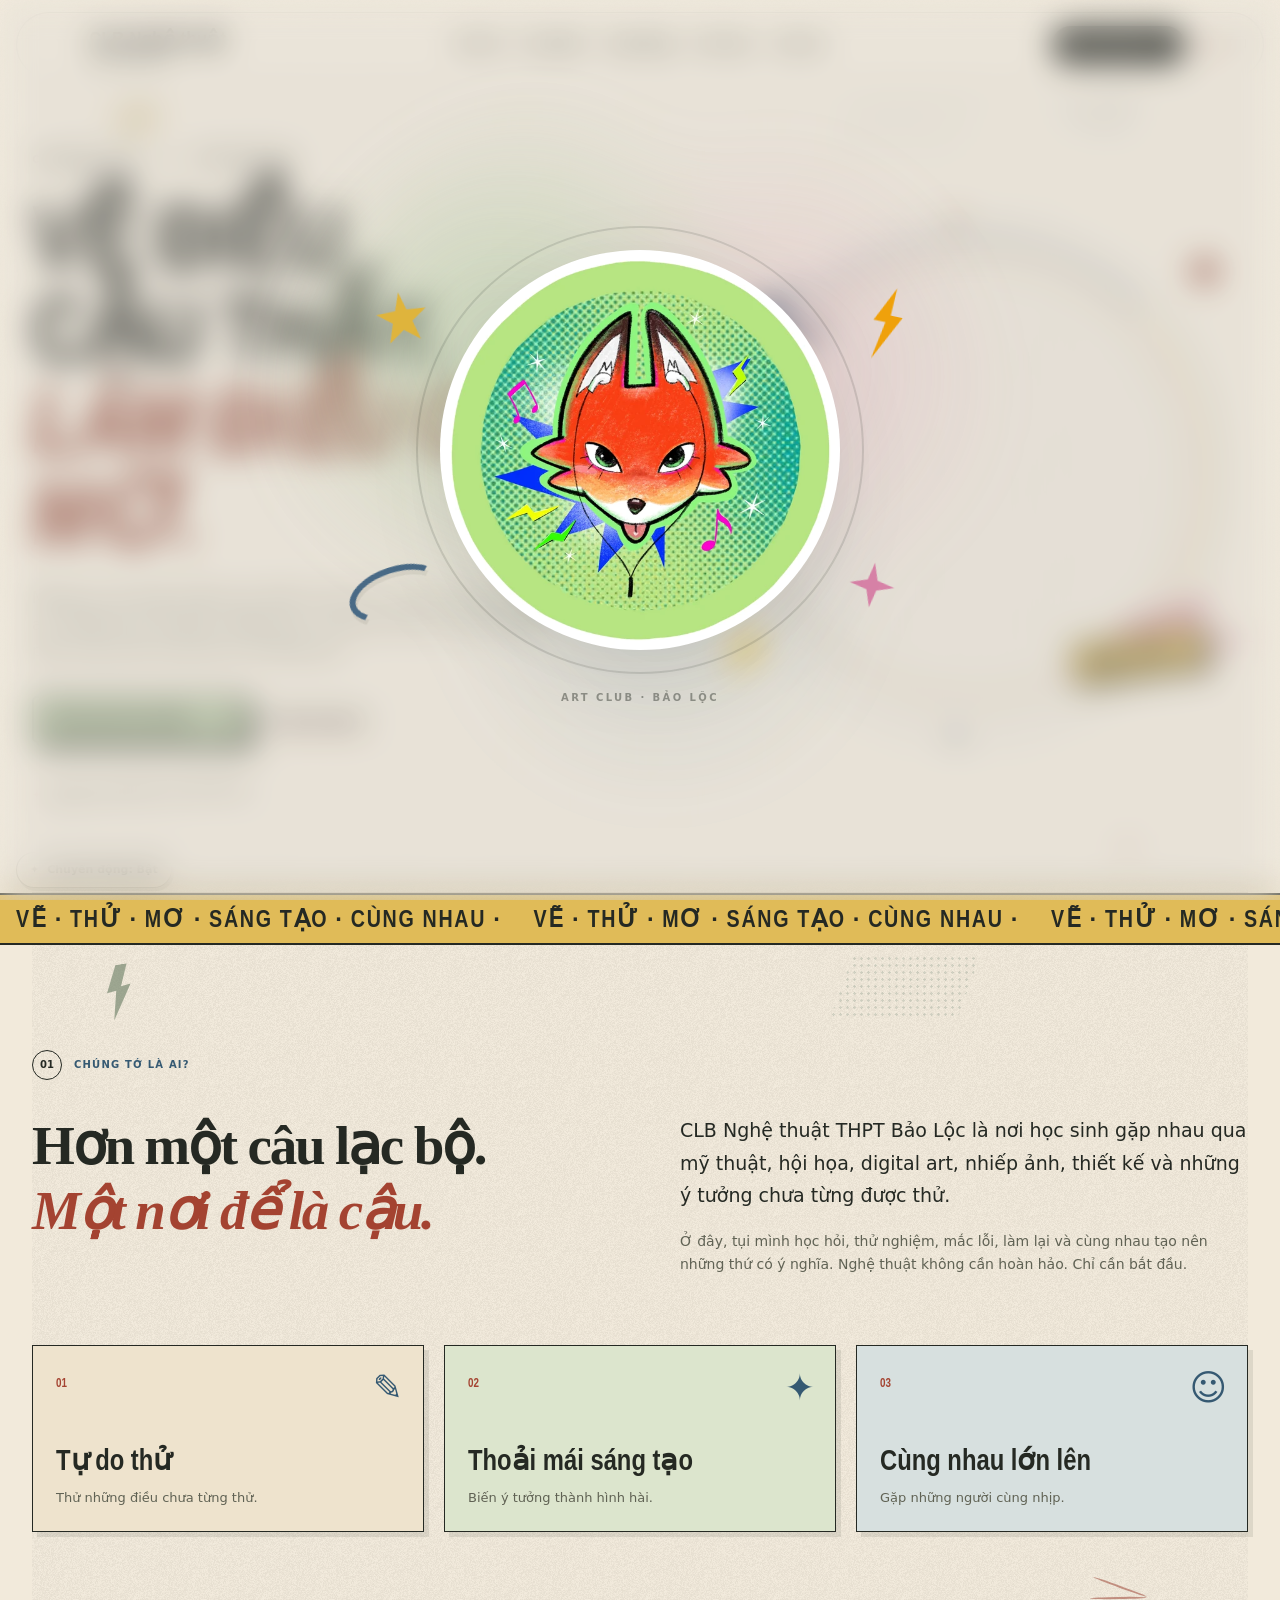
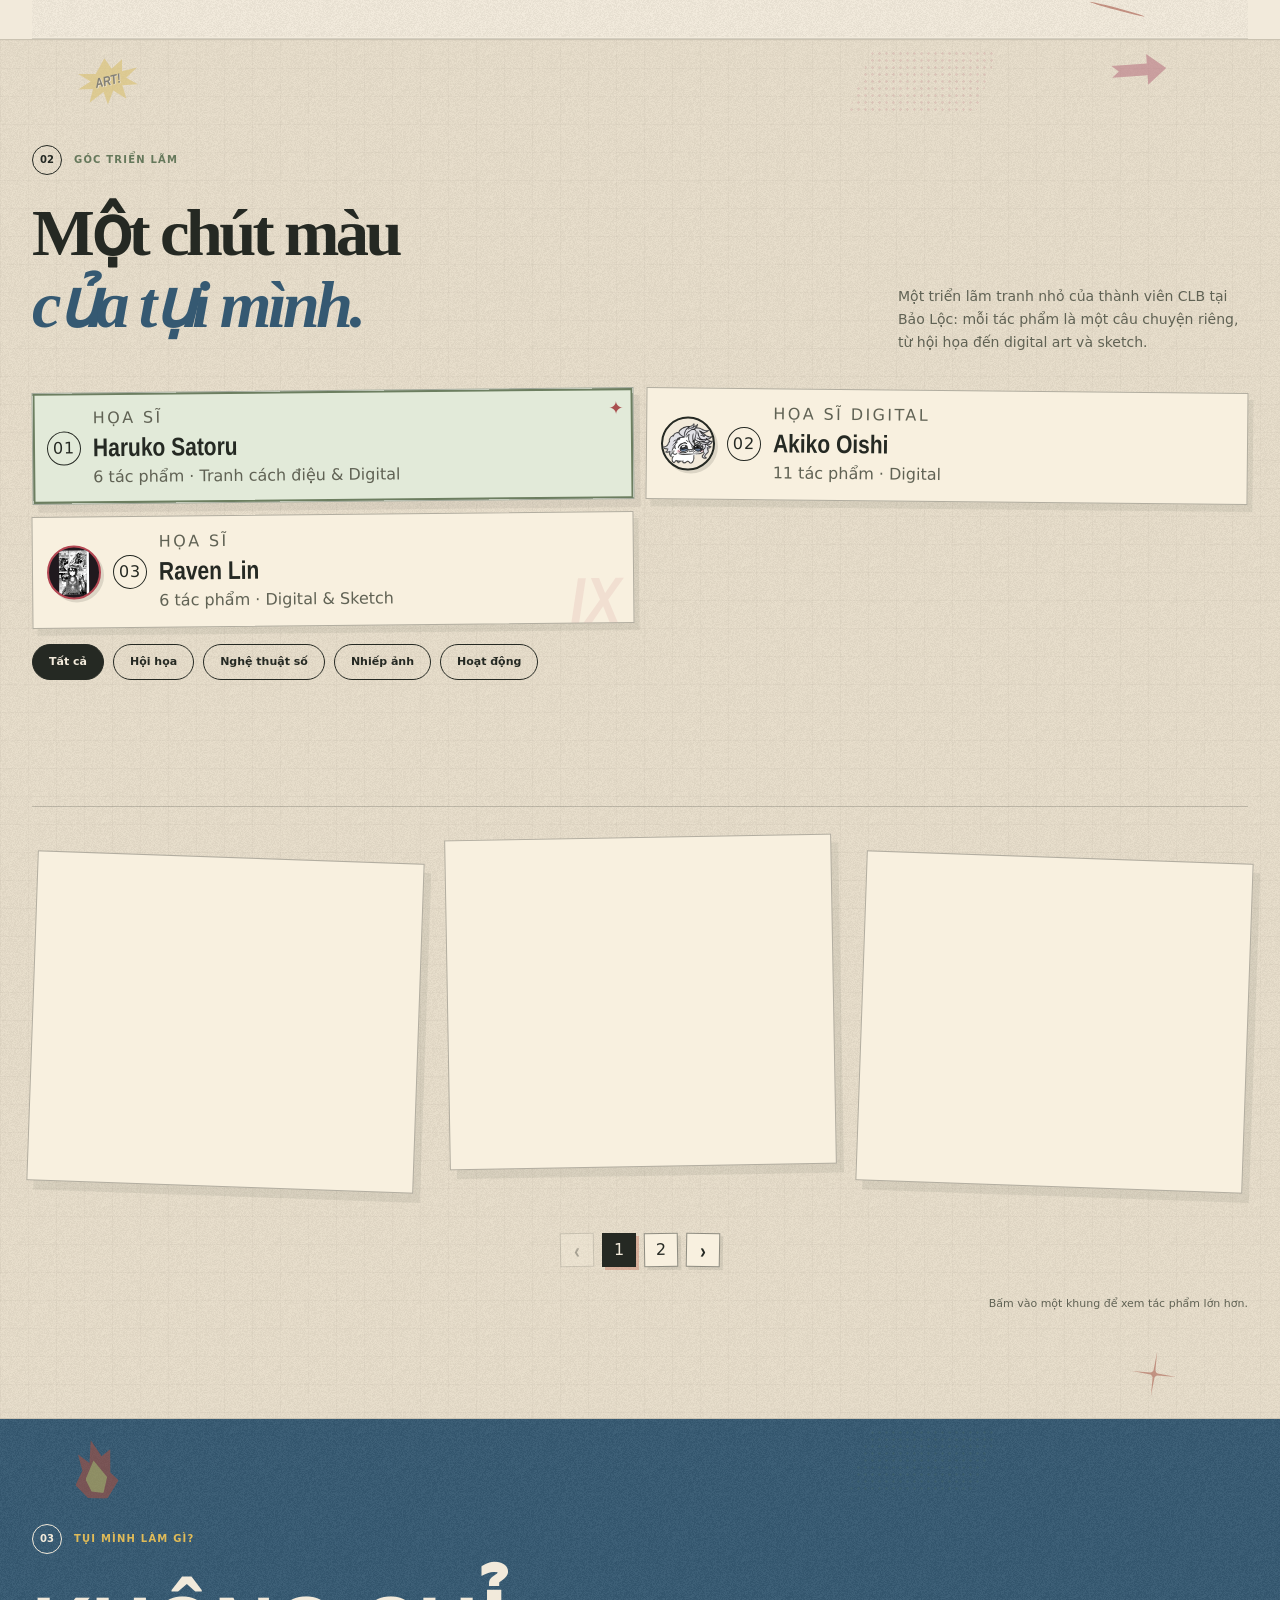
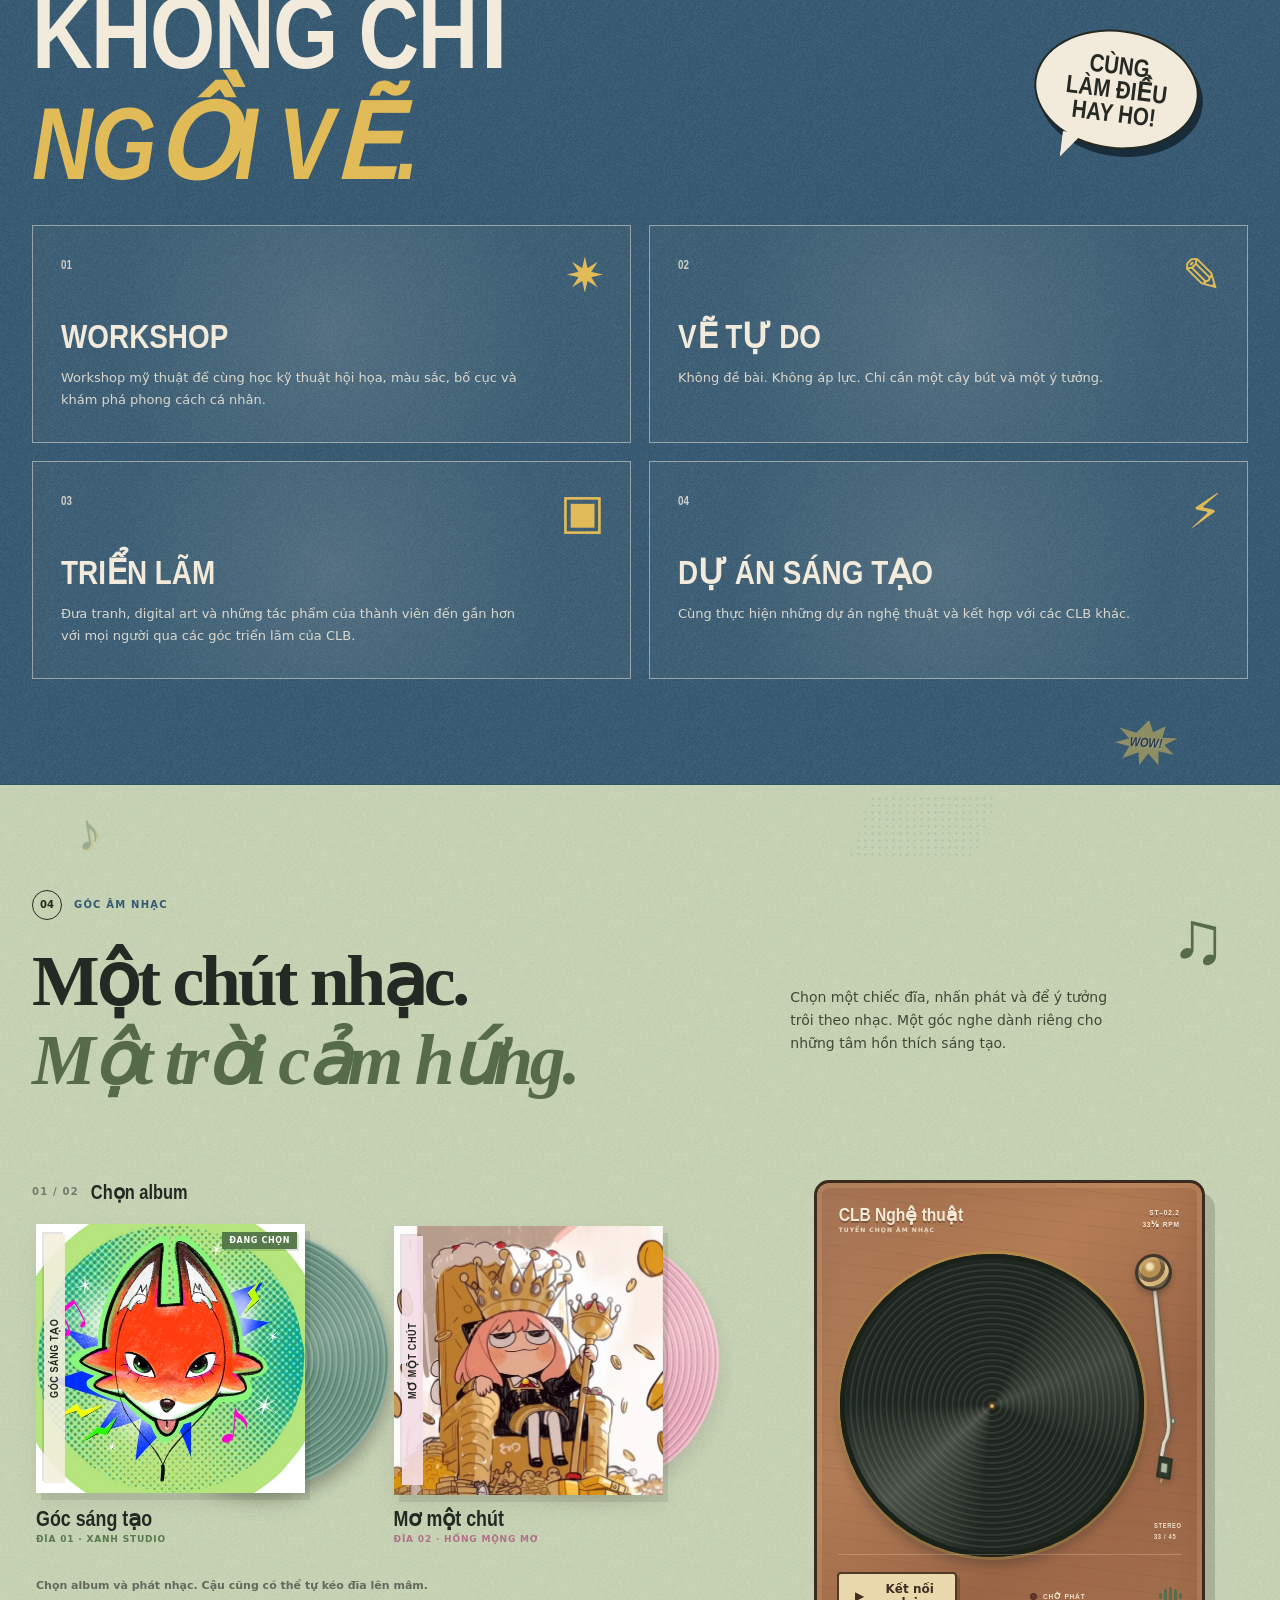
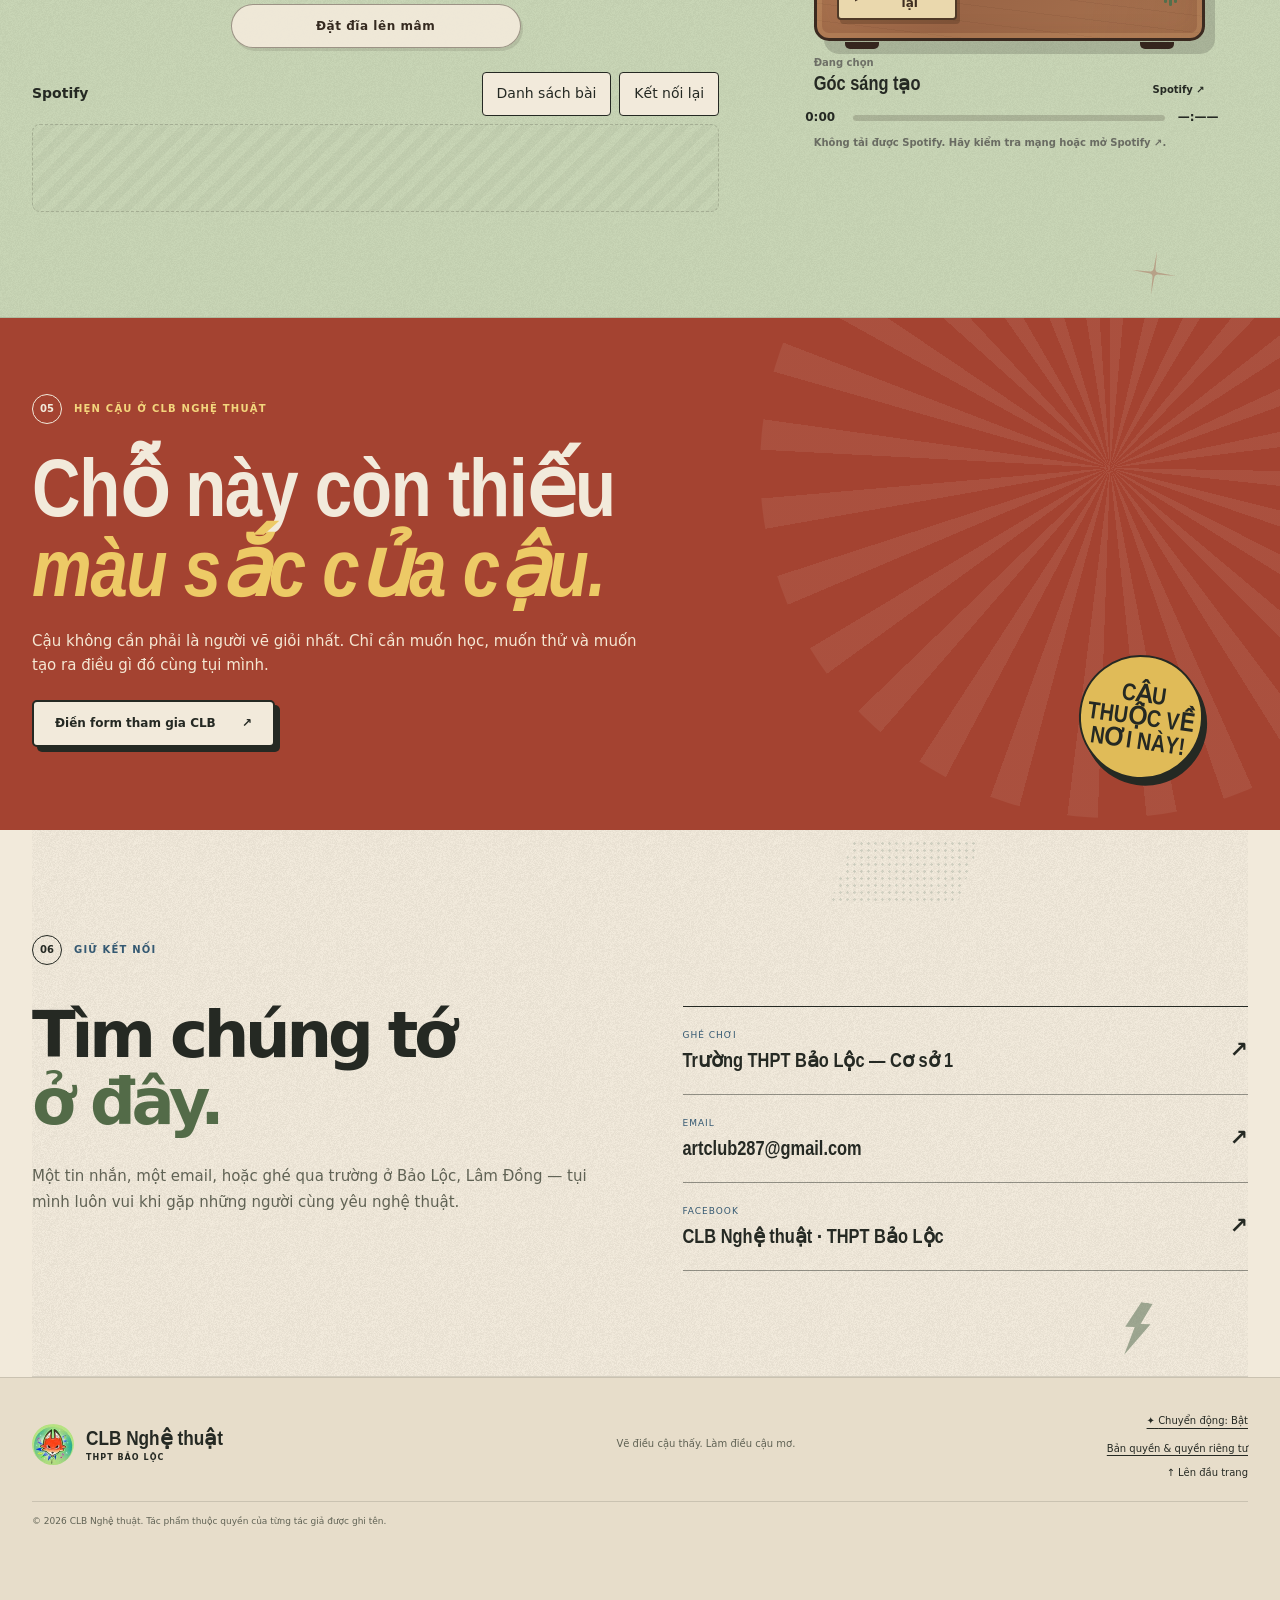
==== commit 36741e8d: "Add files via upload" ====
--- a/index.html
+++ b/index.html
@@ -1,6 +1,6 @@
 <!DOCTYPE html>
 
-<html data-build="7.2.0" data-motion="full" data-motion-choice="auto" lang="vi">
+<html data-build="7.3.0" data-motion="full" data-motion-choice="auto" lang="vi">
 <head>
   <meta name="google-site-verification" content="GvYN1q4wBFWUE0IxILUatp30PlEIML89ys5nn8n5KYk" />
 <meta charset="utf-8"/>
@@ -111,13 +111,13 @@
 <link href="https://api-partner.spotify.com" rel="preconnect" crossorigin="anonymous"/>
 <link href="https://open.spotifycdn.com" rel="preconnect" crossorigin="anonymous"/>
 <link href="//open.spotify.com" rel="dns-prefetch"/>
-<link href="js/features/music/index.js?v=7.2.0" rel="modulepreload"/>
-<link href="js/features/music/spotify.js?v=7.2.0" rel="modulepreload"/>
-<link href="js/features/music/motor.js?v=7.1.0" rel="modulepreload"/>
+<link href="js/features/music/index.js?v=7.3.0" rel="modulepreload"/>
+<link href="js/features/music/spotify.js?v=7.3.0" rel="modulepreload"/>
+<link href="js/features/music/motor.js?v=7.3.0" rel="modulepreload"/>
 <link href="https://fonts.googleapis.com" rel="preconnect"/>
 <link crossorigin="" href="https://fonts.gstatic.com" rel="preconnect"/>
 <link href="https://fonts.googleapis.com/css2?family=Barlow+Condensed:ital,wght@0,600;0,700;0,800;1,700;1,800&amp;family=DM+Sans:wght@400;500;600;700&amp;family=Fraunces:ital,wght@0,600;0,700;1,600&amp;display=swap" rel="stylesheet"/>
-<script src="js/core/bootstrap.js?v=7.1.0"></script><link href="css/tokens.css?v=7.1.0" rel="stylesheet"/><link href="css/site.css?v=7.1.0" rel="stylesheet"/><link href="css/music.css?v=7.2.0" rel="stylesheet"/><link as="image" fetchpriority="high" href="assets/optimized/logo-new-640-db642e82.webp" rel="preload"/><link href="css/intro.css?v=7.1.0" rel="stylesheet"/><link href="css/comic-decor.css?v=7.1.0" rel="stylesheet"/><noscript><link href="https://fonts.googleapis.com/css2?family=Barlow+Condensed:ital,wght@0,600;0,700;0,800;1,700;1,800&amp;family=DM+Sans:wght@400;500;600;700&amp;family=Fraunces:ital,wght@0,600;0,700;1,600&amp;display=swap" rel="stylesheet"/></noscript></head>
+<script src="js/core/bootstrap.js?v=7.1.0"></script><link href="css/tokens.css?v=7.1.0" rel="stylesheet"/><link href="css/site.css?v=7.1.0" rel="stylesheet"/><link href="css/music.css?v=7.3.0" rel="stylesheet"/><link as="image" fetchpriority="high" href="assets/optimized/logo-new-640-db642e82.webp" rel="preload"/><link href="css/intro.css?v=7.1.0" rel="stylesheet"/><link href="css/comic-decor.css?v=7.1.0" rel="stylesheet"/><noscript><link href="https://fonts.googleapis.com/css2?family=Barlow+Condensed:ital,wght@0,600;0,700;0,800;1,700;1,800&amp;family=DM+Sans:wght@400;500;600;700&amp;family=Fraunces:ital,wght@0,600;0,700;1,600&amp;display=swap" rel="stylesheet"/></noscript></head>
 <body><noscript>Trang cần bật JavaScript để đổi ngôn ngữ, chọn đĩa và chạy chuyển động.</noscript>
 <div aria-hidden="true" class="art-intro" data-logo="assets/optimized/logo-new-640-db642e82.webp" id="artIntro">
 <div class="art-intro-sticker star"></div><div class="art-intro-sticker bolt"></div><div class="art-intro-sticker spark"></div><div class="art-intro-sticker scribble"></div>
@@ -233,8 +233,6 @@
 <div aria-busy="true" aria-label="Album" class="mv3-albums" id="mv3Albums"><article aria-hidden="true" class="mv3-album mv4-album-skeleton"><div class="mv3-album-visual"></div><h4 class="mv3-name">Góc sáng tạo</h4></article><article aria-hidden="true" class="mv3-album mv4-album-skeleton"><div class="mv3-album-visual"></div><h4 class="mv3-name">Mơ một chút</h4></article></div>
 <p class="mv3-help" id="mv3Help">① Bấm bìa để chọn · ② Kéo chiếc đĩa đang ló ra · ③ Thả lên mâm.</p>
 <button class="mv3-quick-place" id="mv3QuickPlace" type="button">Đặt đĩa lên mâm</button>
-<div class="mv3-player-heading"><strong>Spotify</strong><button class="mv3-reconnect" hidden="" id="mv3Reconnect" type="button">Kết nối lại</button></div>
-<div aria-label="Spotify" class="mv3-spotify" hidden="" id="mv3Spotify"></div>
 </section>
 <section class="mv3-deck-panel reveal" data-reveal="right">
 <div class="mv3-turntable" data-state="empty" id="mv3Turntable">
@@ -279,7 +277,12 @@
 <div><span id="mv3NowLabel">Chưa có đĩa trên mâm</span><strong id="mv3NowTitle">—</strong></div>
 <a href="https://open.spotify.com/playlist/4l15Ccxw8hVu7YIpUU6QM0" id="mv3SpotifyLink" rel="noopener noreferrer" target="_blank">Spotify ↗</a>
 </div>
+<div class="mv3-track-progress"><span id="mv3Elapsed">0:00</span><progress id="mv3Progress" max="1" value="0" aria-label="Tiến trình bài hát"></progress><span id="mv3Duration">—:——</span></div>
 <p aria-live="polite" class="mv3-status" id="mv3Status" role="status">Chọn một album rồi kéo đĩa sang mâm.</p>
+</section>
+<section class="mv3-player-panel" aria-label="Spotify">
+<div class="mv3-player-heading"><strong>Spotify</strong><div class="mv3-player-actions"><button class="mv3-reconnect" aria-controls="mv3Spotify" aria-expanded="false" id="mv3Expand" type="button">Danh sách bài</button><button class="mv3-reconnect" hidden="" id="mv3Reconnect" type="button">Kết nối lại</button></div></div>
+<div aria-label="Spotify" class="mv3-spotify" hidden="" id="mv3Spotify"></div>
 </section>
 </div>
 </section>
@@ -302,5 +305,5 @@
 <div class="footer-tools"><button aria-pressed="true" class="text-button" id="motionToggle" type="button"><span aria-hidden="true">✦</span> <span data-i18n="motionOn" id="motionText">Chuyển động: Bật</span></button><a class="legal-link" data-i18n="legalLink" href="legal.html">Bản quyền & quyền riêng tư</a><a data-i18n="backTop" href="#top">↑ Lên đầu trang</a></div>
 <small class="footer-rights" data-i18n="copyrightNotice">© 2026 CLB Nghệ thuật. Tác phẩm thuộc quyền của từng tác giả được ghi tên.</small></footer>
 <dialog aria-describedby="lightboxCaption" aria-label="Xem tác phẩm" class="lightbox" data-i18n-aria="viewArt" id="lightbox"><button aria-label="Đóng" class="lightbox-close" data-i18n-aria="close" type="button">×</button><figure><img alt="" decoding="async" loading="lazy" id="lightboxImage"/><figcaption id="lightboxCaption"></figcaption></figure></dialog>
-<div aria-hidden="true" id="fxLayer"></div><div aria-hidden="true" class="scroll-progress" id="scrollProgress"></div><details class="motion-dock" id="motionDock"><summary><span aria-hidden="true">✦</span><span id="motionDockStatus">Chuyển động</span></summary><div class="motion-panel"><label><strong data-i18n="motionControl">Chuyển động trên trang</strong><select id="motionMode"><option data-i18n="motionAuto" value="auto">Theo thiết bị</option><option data-i18n="motionFull" value="full">Đầy đủ</option><option data-i18n="motionQuiet" value="quiet">Nhẹ</option><option data-i18n="motionDisabled" value="off">Tắt chuyển động</option></select></label><p id="motionReason" role="status"></p><p data-i18n="motionHelp">Chế độ Theo thiết bị tôn trọng cài đặt giảm chuyển động. Chọn Đầy đủ để chủ động bật hiệu ứng.</p><p class="build-status" id="buildStatus">v7.2.0 · đang khởi tạo</p></div></details><script defer="" src="js/core/pwa.js?v=7.1.0"></script><script src="js/data/content.js?v=7.1.0"></script><script src="js/app.js?v=7.2.0" type="module"></script></body>
+<div aria-hidden="true" id="fxLayer"></div><div aria-hidden="true" class="scroll-progress" id="scrollProgress"></div><details class="motion-dock" id="motionDock"><summary><span aria-hidden="true">✦</span><span id="motionDockStatus">Chuyển động</span></summary><div class="motion-panel"><label><strong data-i18n="motionControl">Chuyển động trên trang</strong><select id="motionMode"><option data-i18n="motionAuto" value="auto">Theo thiết bị</option><option data-i18n="motionFull" value="full">Đầy đủ</option><option data-i18n="motionQuiet" value="quiet">Nhẹ</option><option data-i18n="motionDisabled" value="off">Tắt chuyển động</option></select></label><p id="motionReason" role="status"></p><p data-i18n="motionHelp">Chế độ Theo thiết bị tôn trọng cài đặt giảm chuyển động. Chọn Đầy đủ để chủ động bật hiệu ứng.</p><p class="build-status" id="buildStatus">v7.3.0 · đang khởi tạo</p></div></details><script defer="" src="js/core/pwa.js?v=7.1.0"></script><script src="js/data/content.js?v=7.1.0"></script><script src="js/app.js?v=7.3.0" type="module"></script></body>
 </html>
--- a/css/music.css
+++ b/css/music.css
@@ -1213,7 +1213,30 @@
 /* The player remains in normal flow and accepts native user gestures. */
 .mv3-player-heading{display:flex;align-items:center;justify-content:space-between;gap:12px;margin-top:24px;font-size:14px}
 .mv3-reconnect{min-height:44px;padding:8px 14px;border:1px solid var(--mv3-ink);border-radius:4px;background:var(--paper);font:inherit}
-.mv3-library .mv3-spotify{width:100%;min-height:352px;margin-top:8px;overflow:hidden;border-radius:8px}
-.mv3-library .mv3-spotify iframe{display:block;width:100%;height:352px;border:0}
+.mv3-player-panel .mv3-spotify{width:100%;max-width:none;min-height:152px;margin-top:8px;overflow:hidden;border-radius:8px}
+.mv3-player-panel .mv3-spotify iframe{display:block;width:100%;height:152px!important;border:0}
+.mv3-player-panel .mv3-spotify.is-expanded iframe{height:352px!important}
 .mv3-spotify.is-needs-gesture{outline:2px solid var(--sage-dark);outline-offset:4px}
 .mv3-player-heading strong{letter-spacing:0}
+
+/* Playback telemetry lives outside the live status, avoiding repeated announcements. */
+.mv3-track-progress{display:flex;align-items:center;gap:12px;margin:14px 0 0;color:var(--mv3-ink);font:700 12px/1.4 var(--body);font-variant-numeric:tabular-nums}
+.mv3-track-progress span{min-width:3.5em;text-align:center;flex:none}
+.mv3-track-progress progress{appearance:none;display:block;flex:1;width:0;min-width:0;height:6px;border:0;border-radius:8px;overflow:hidden;background:#34291d1a;accent-color:var(--sage-dark)}
+.mv3-track-progress progress::-webkit-progress-bar{background:#34291d1a;border-radius:8px}
+.mv3-track-progress progress::-webkit-progress-value{background:var(--sage-dark);border-radius:8px}
+.mv3-track-progress progress::-moz-progress-bar{background:var(--sage-dark);border-radius:8px}
+.mv3-turntable.is-buffering .mv3-led{background:#a97a37;box-shadow:0 0 8px #a97a3766}
+.mv3-spotify[data-spotify-mode="error"]{min-height:88px;background:repeating-linear-gradient(-45deg,#797e6910,#797e6910 8px,transparent 8px,transparent 16px);border:1px dashed #797e6966}
+.mv3-player-heading{flex-wrap:wrap}
+.mv3-player-actions{display:flex;gap:8px;flex-wrap:wrap}
+.mv3-track-progress{width:100%;max-width:420px;margin-inline:auto}
+@media(max-width:980px){.mv3-track-progress{max-width:337px}}
+@media(max-width:390px){.mv3-track-progress{max-width:308px}}
+.mv3-player-panel{min-width:0;grid-area:player}
+.mv3-player-panel .mv3-player-heading{margin-top:0}
+.mv3-library{grid-area:library;min-width:0}
+.mv3-deck-panel{grid-area:deck;min-width:0}
+.music-v3 .mv3-room{grid-template-areas:"library deck" "player deck";row-gap:24px}
+.mv3-player-panel .mv3-spotify[data-spotify-mode="error"]{min-height:88px}
+@media(max-width:980px){.music-v3 .mv3-room{grid-template-areas:"library" "deck" "player"}.mv3-player-panel{width:100%;max-width:520px;margin-inline:auto}}
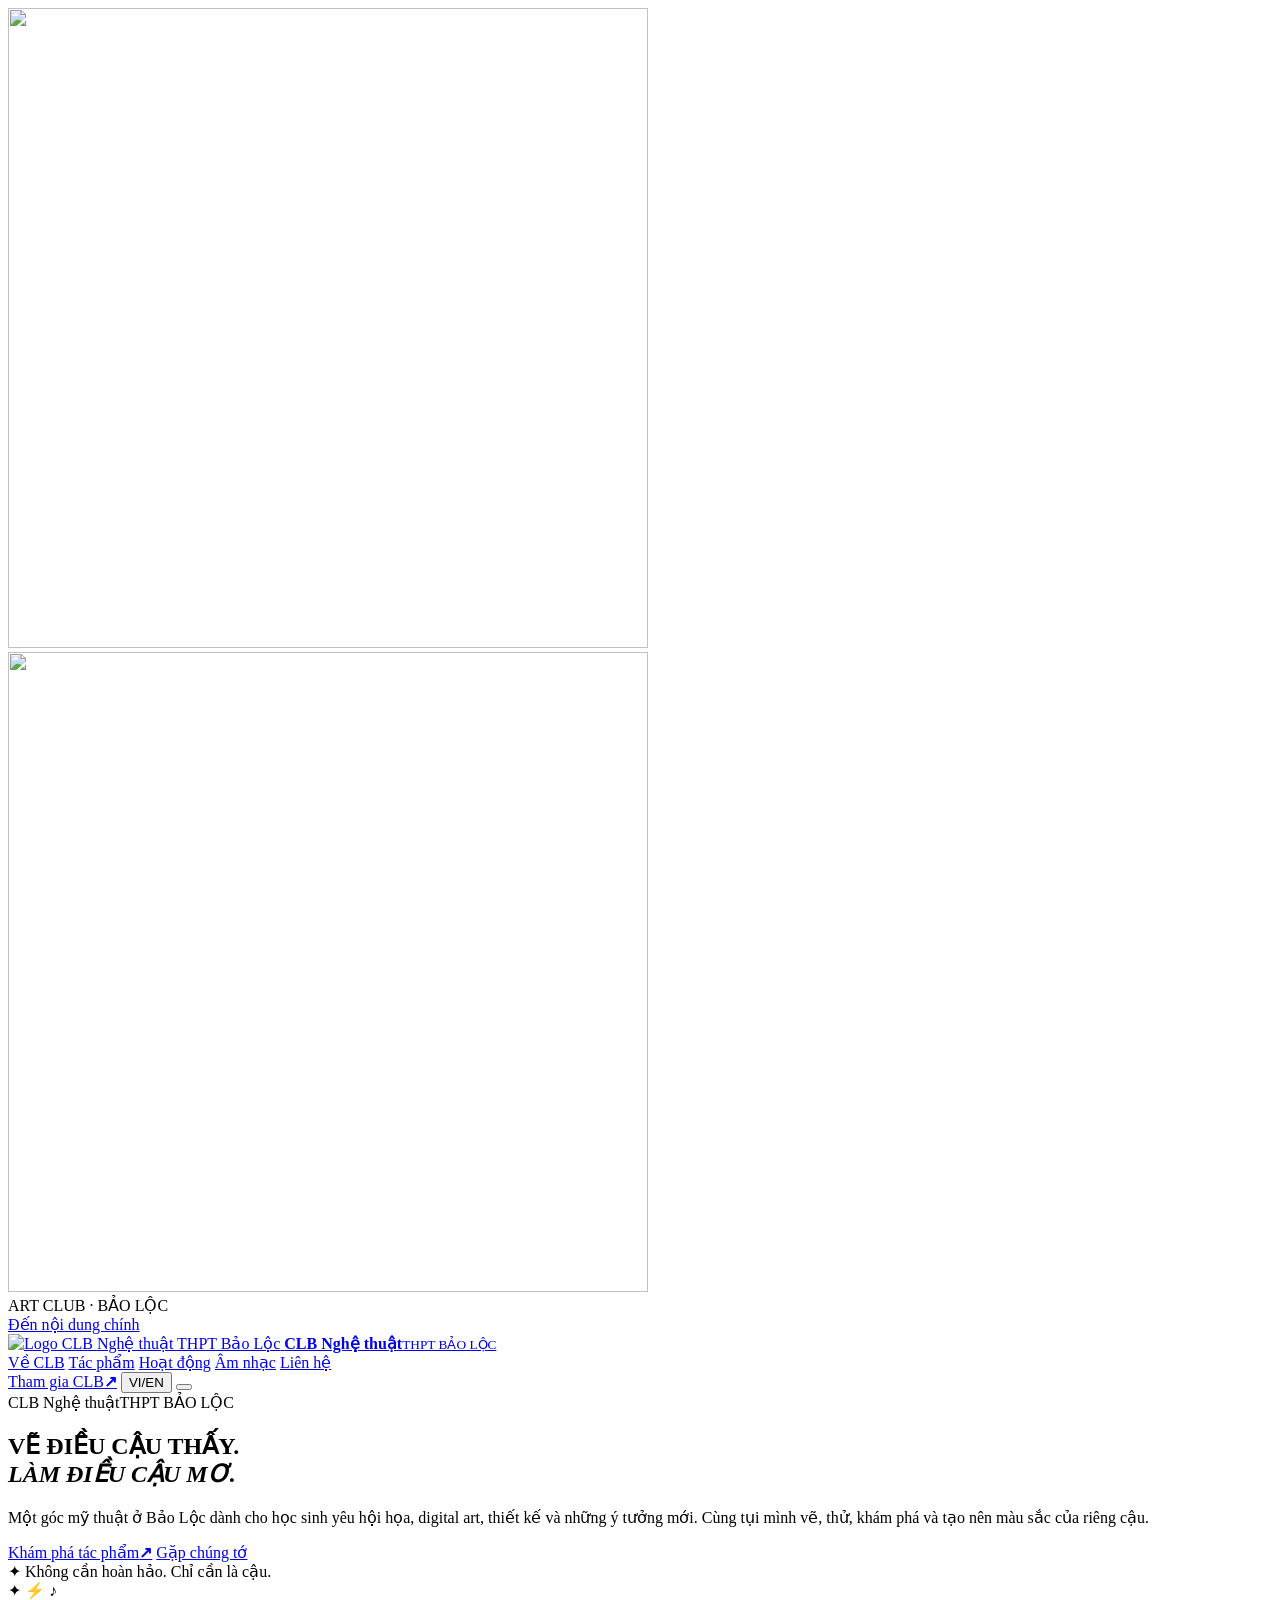
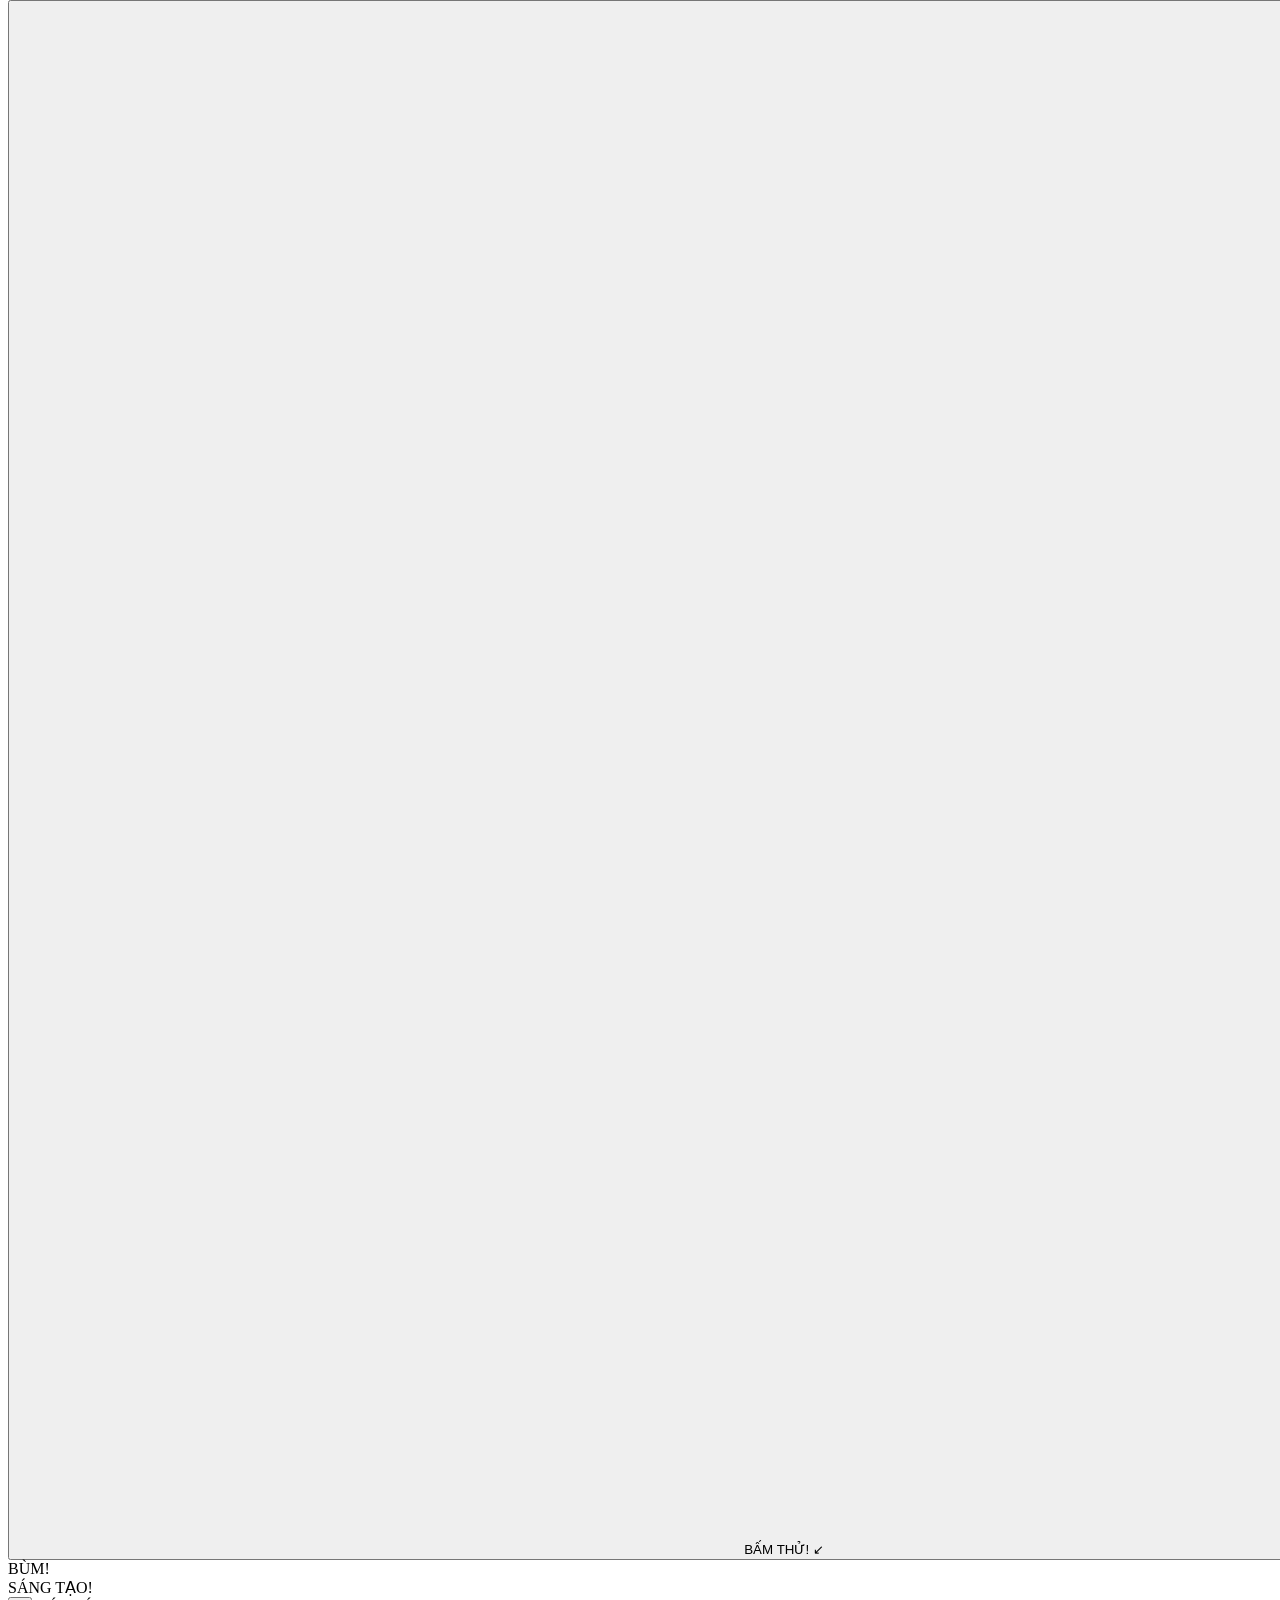
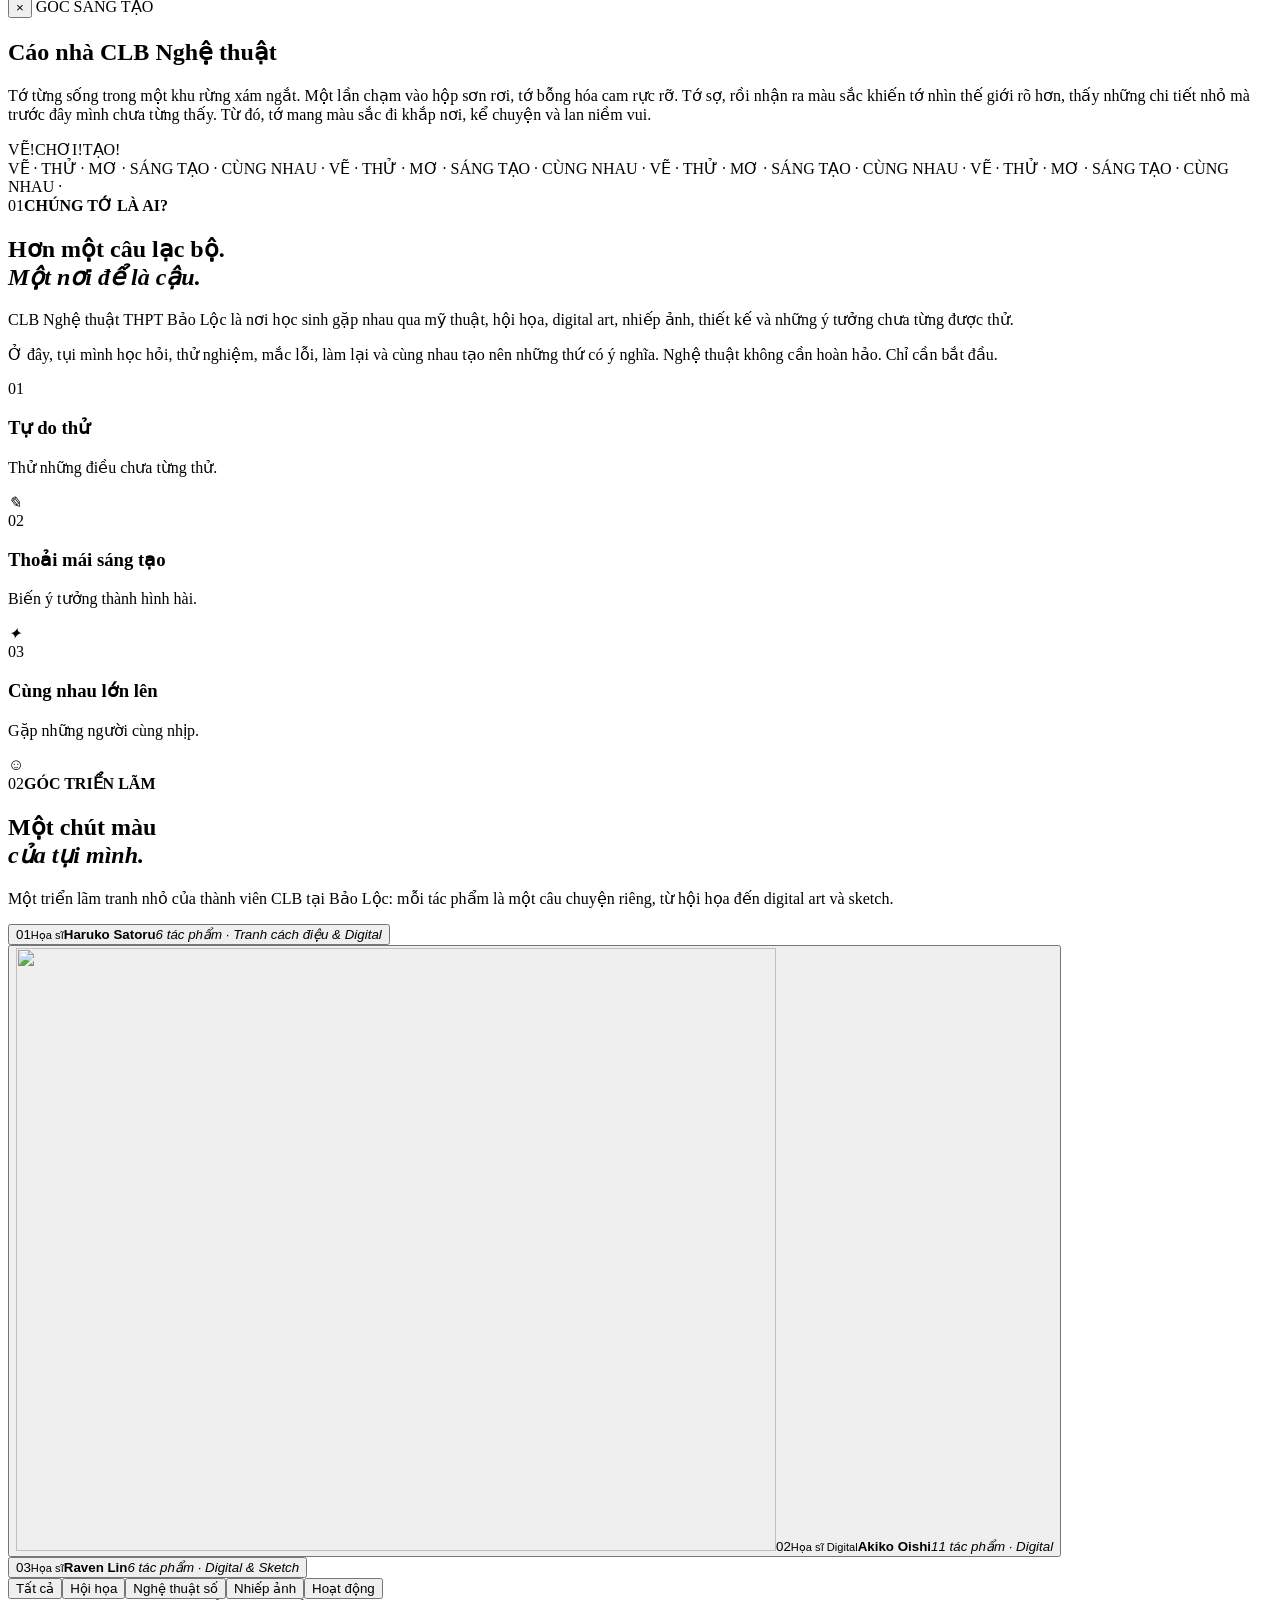
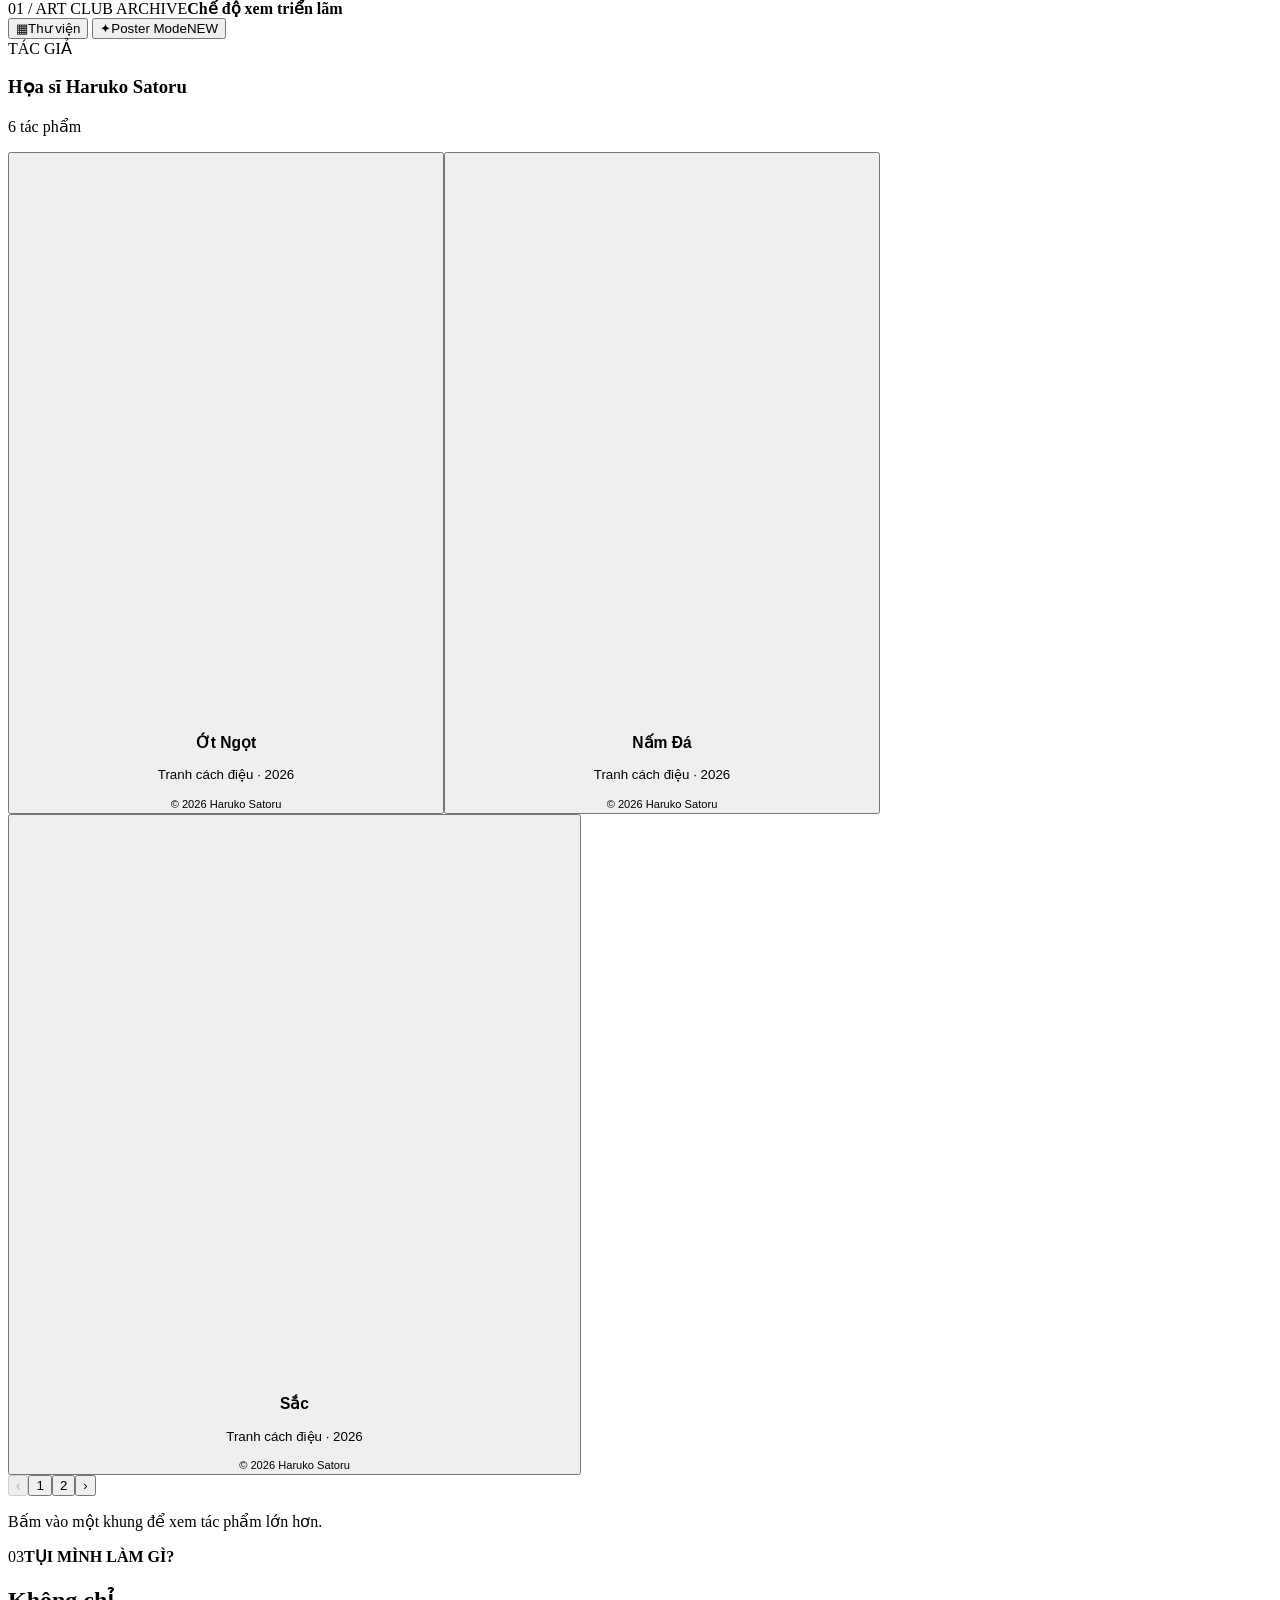
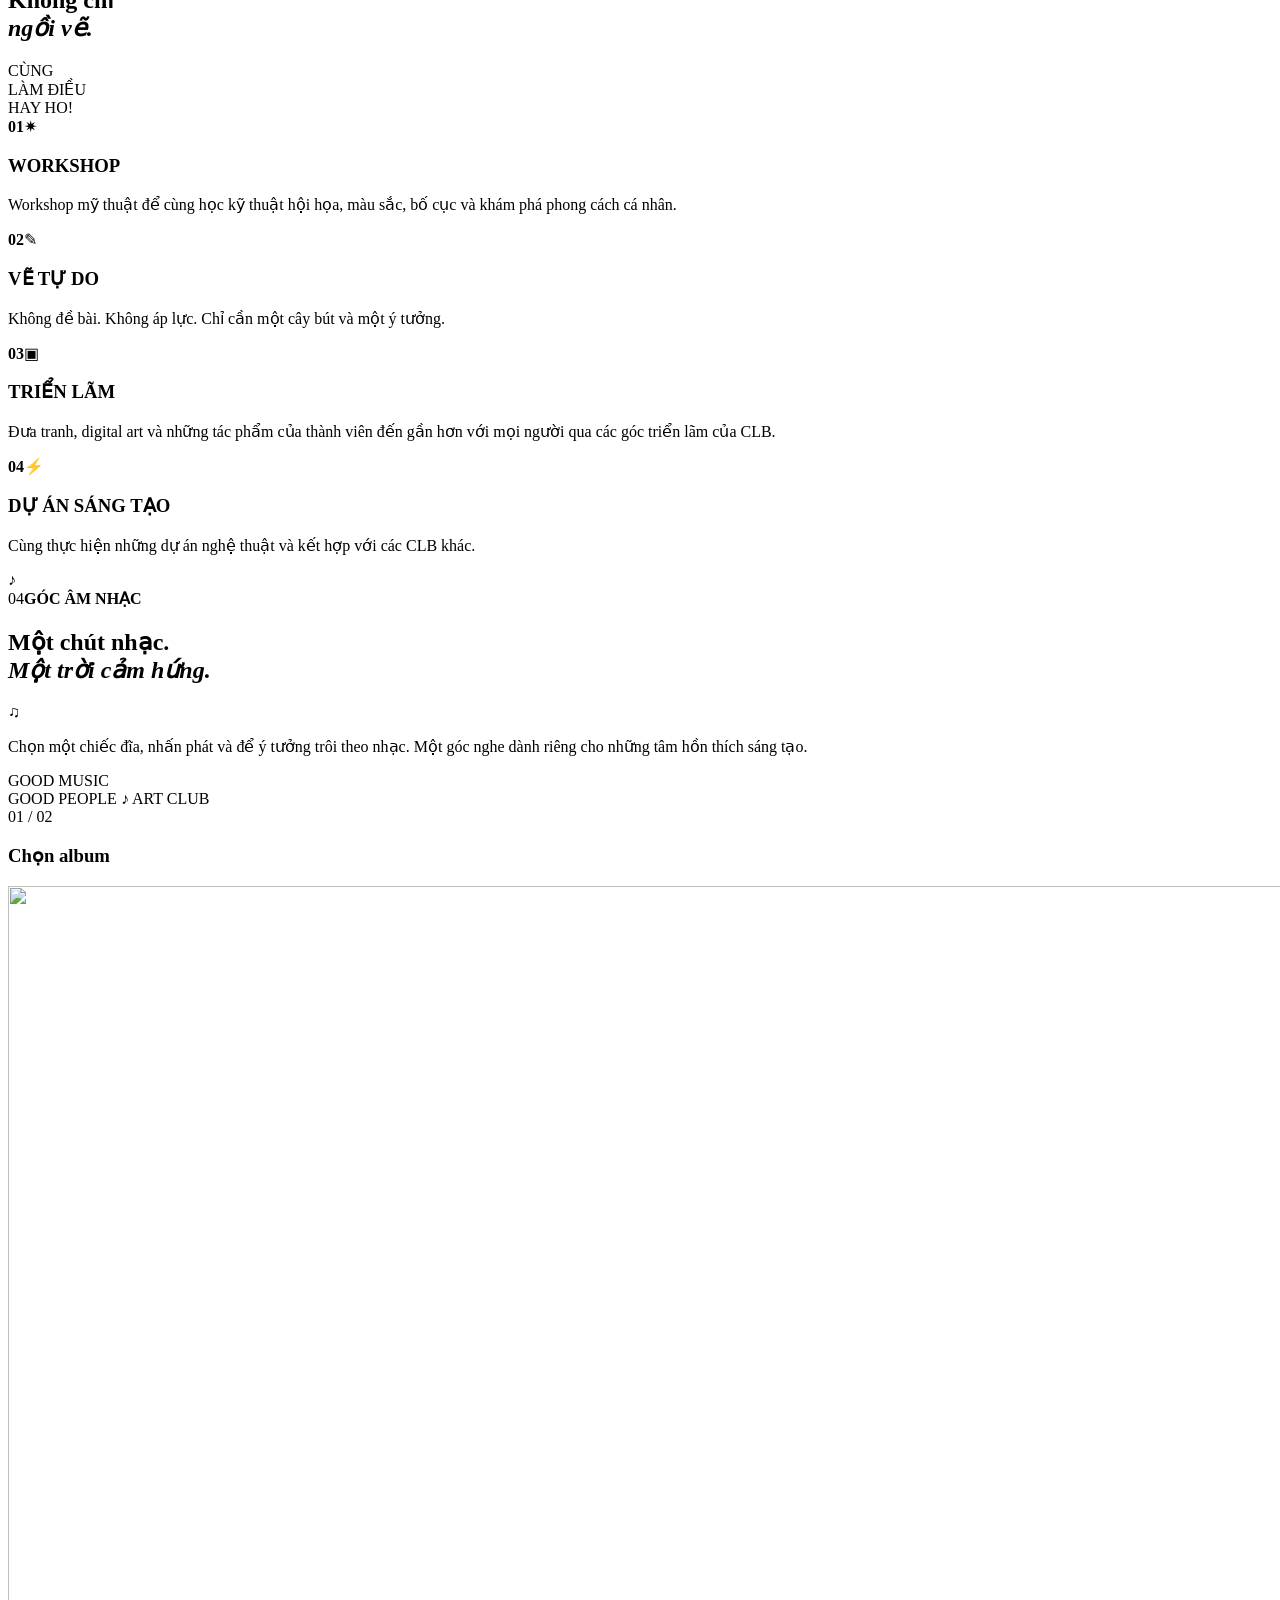
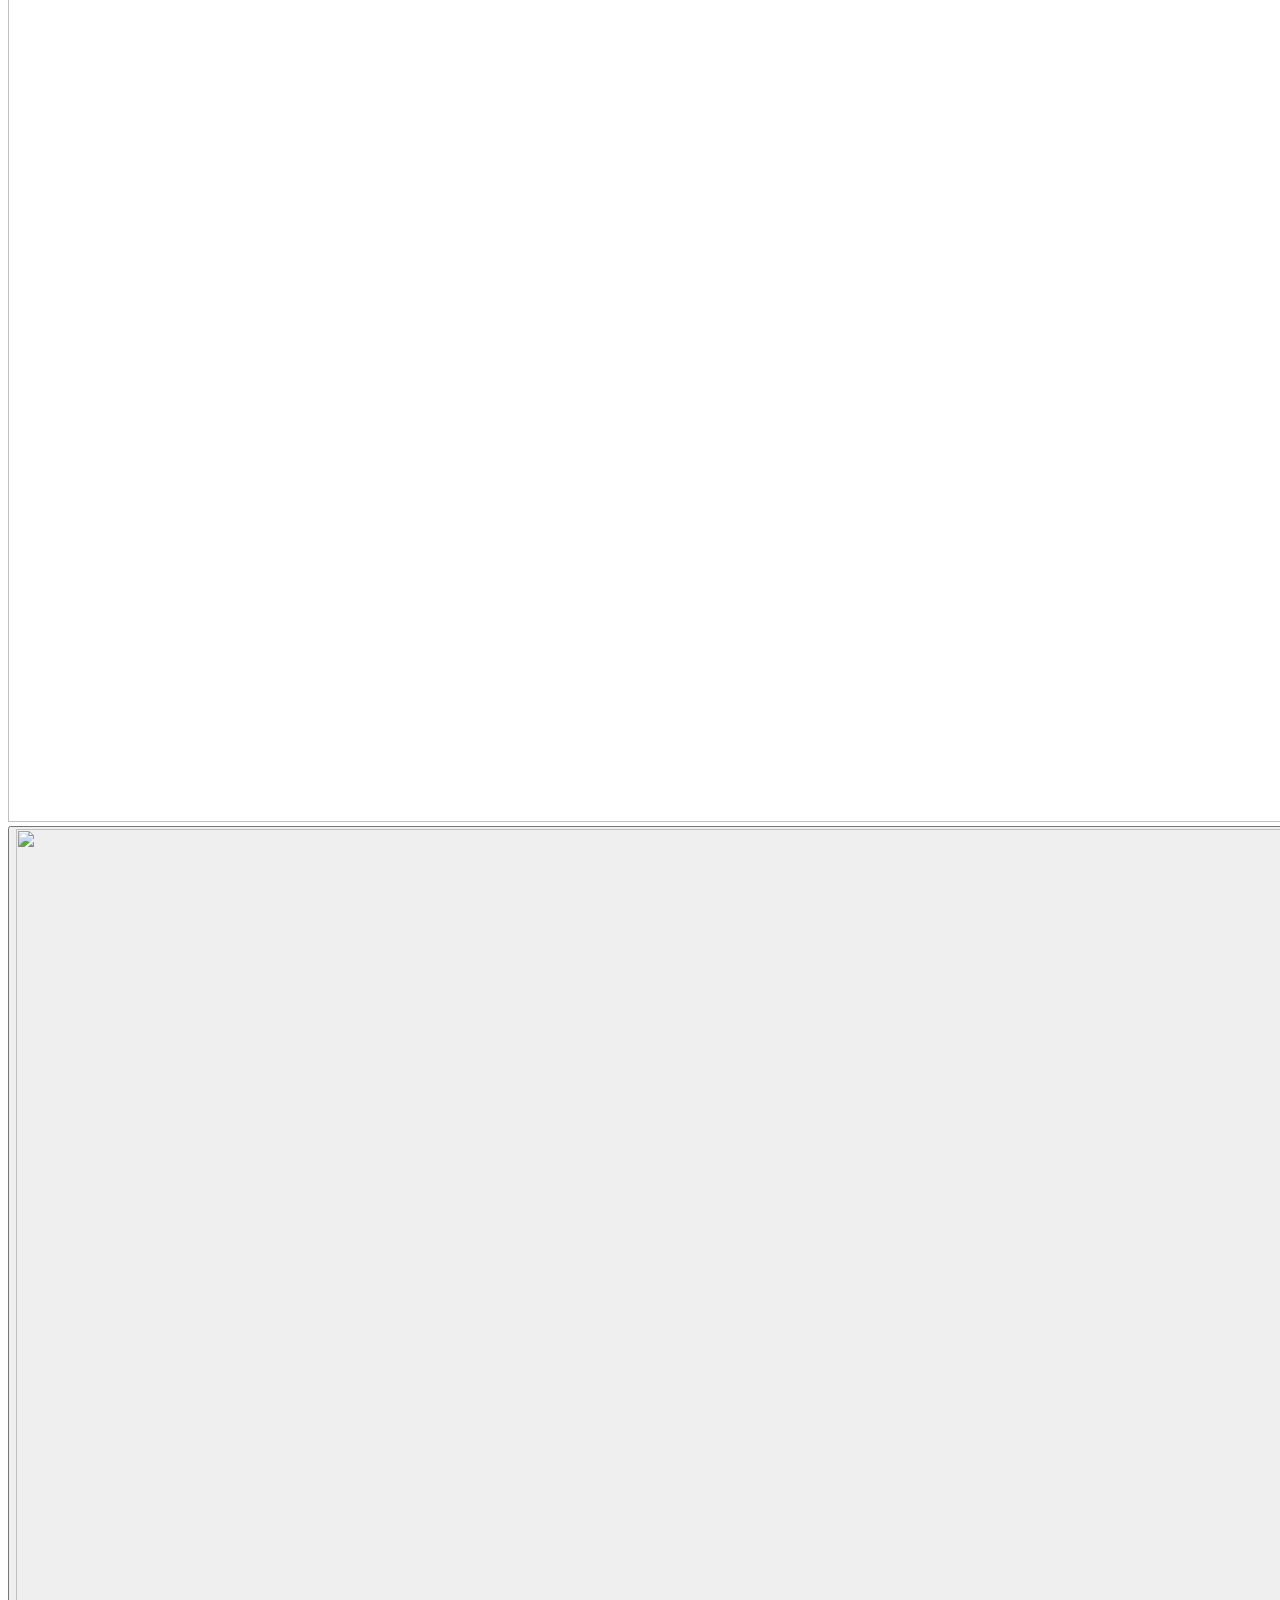
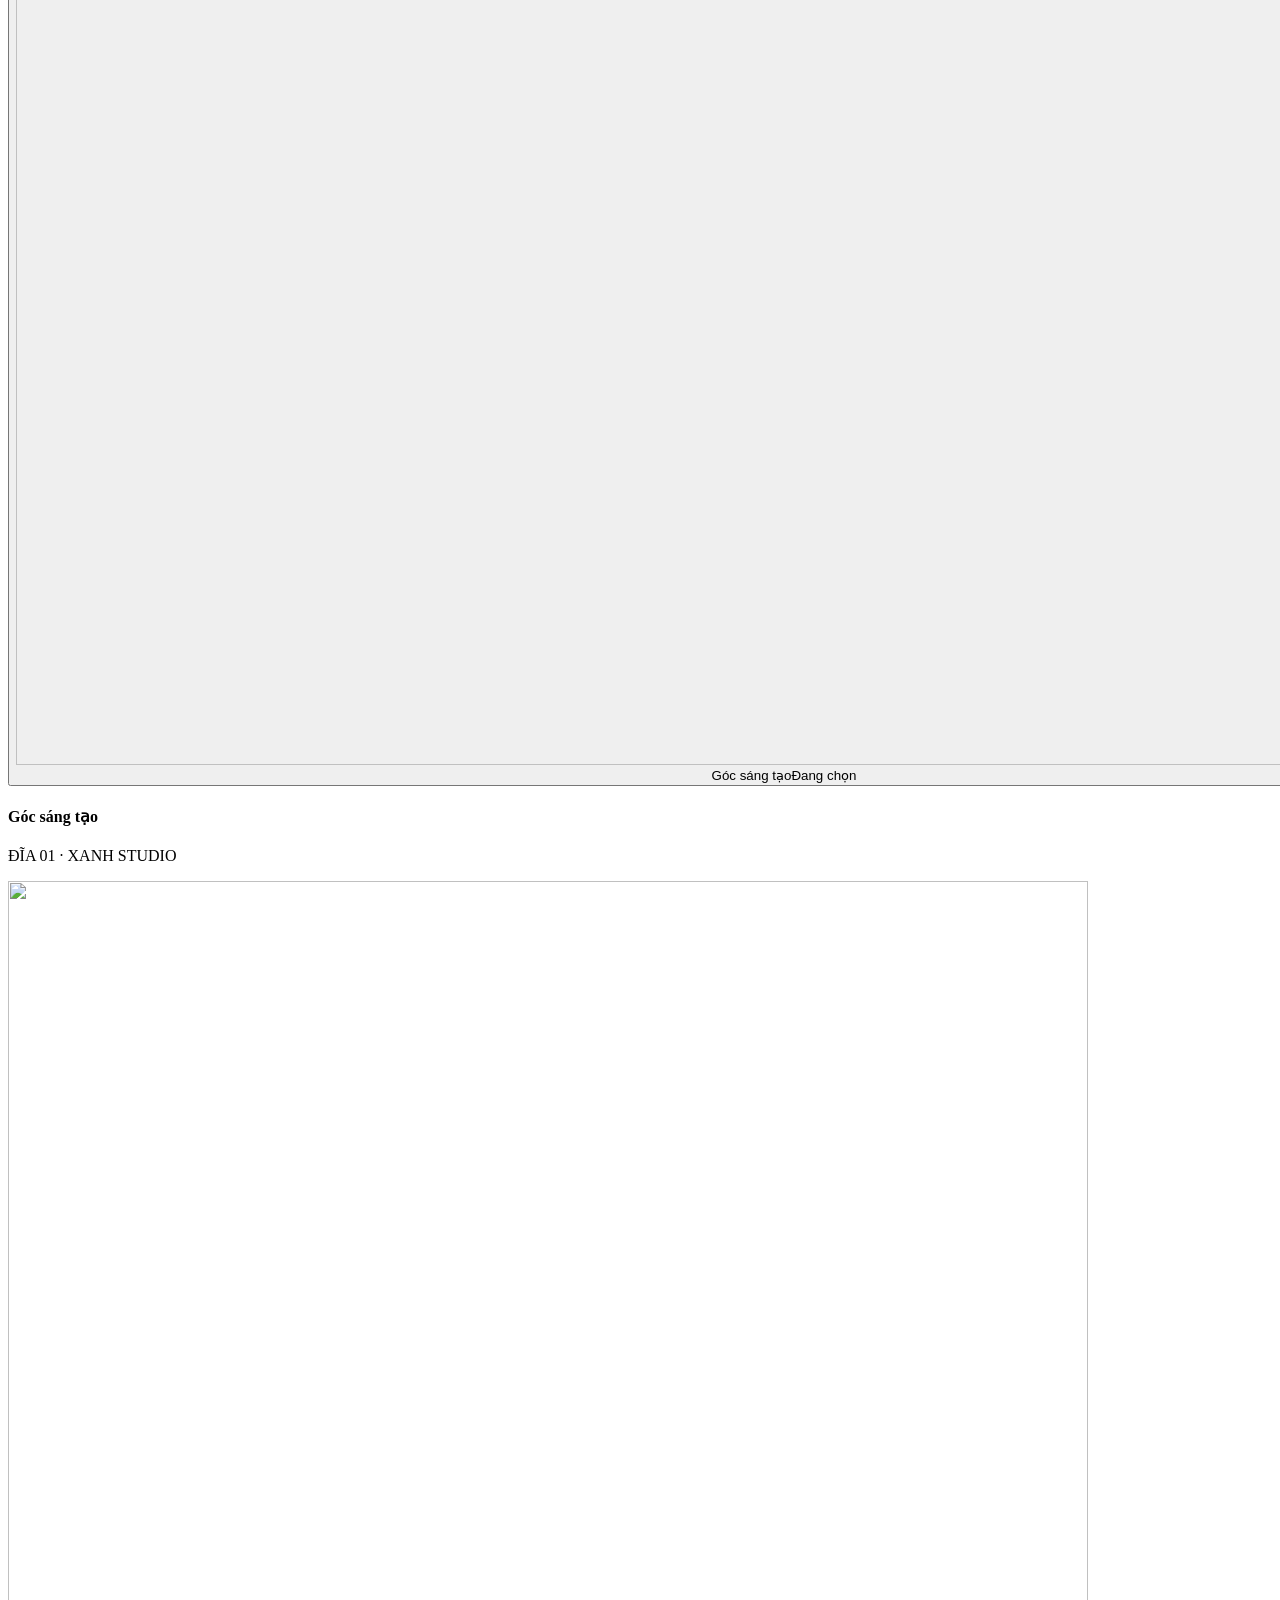
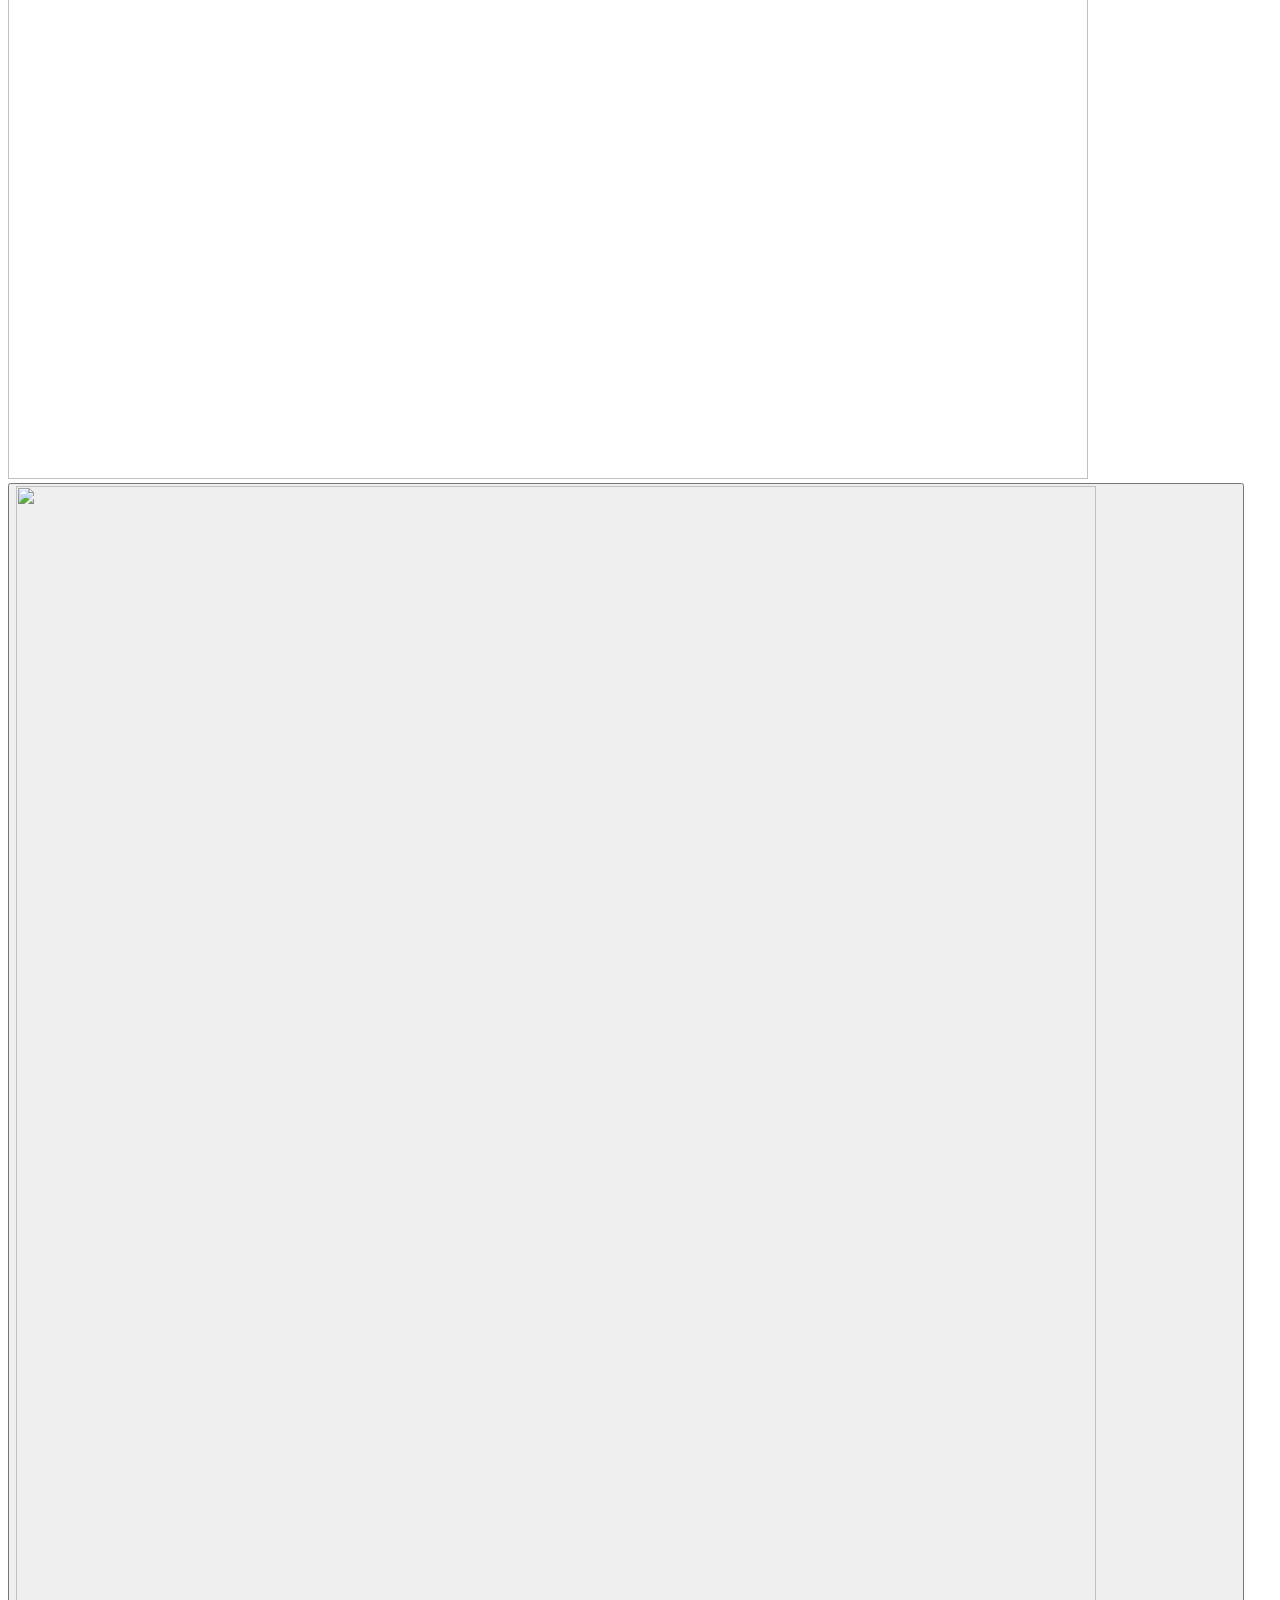
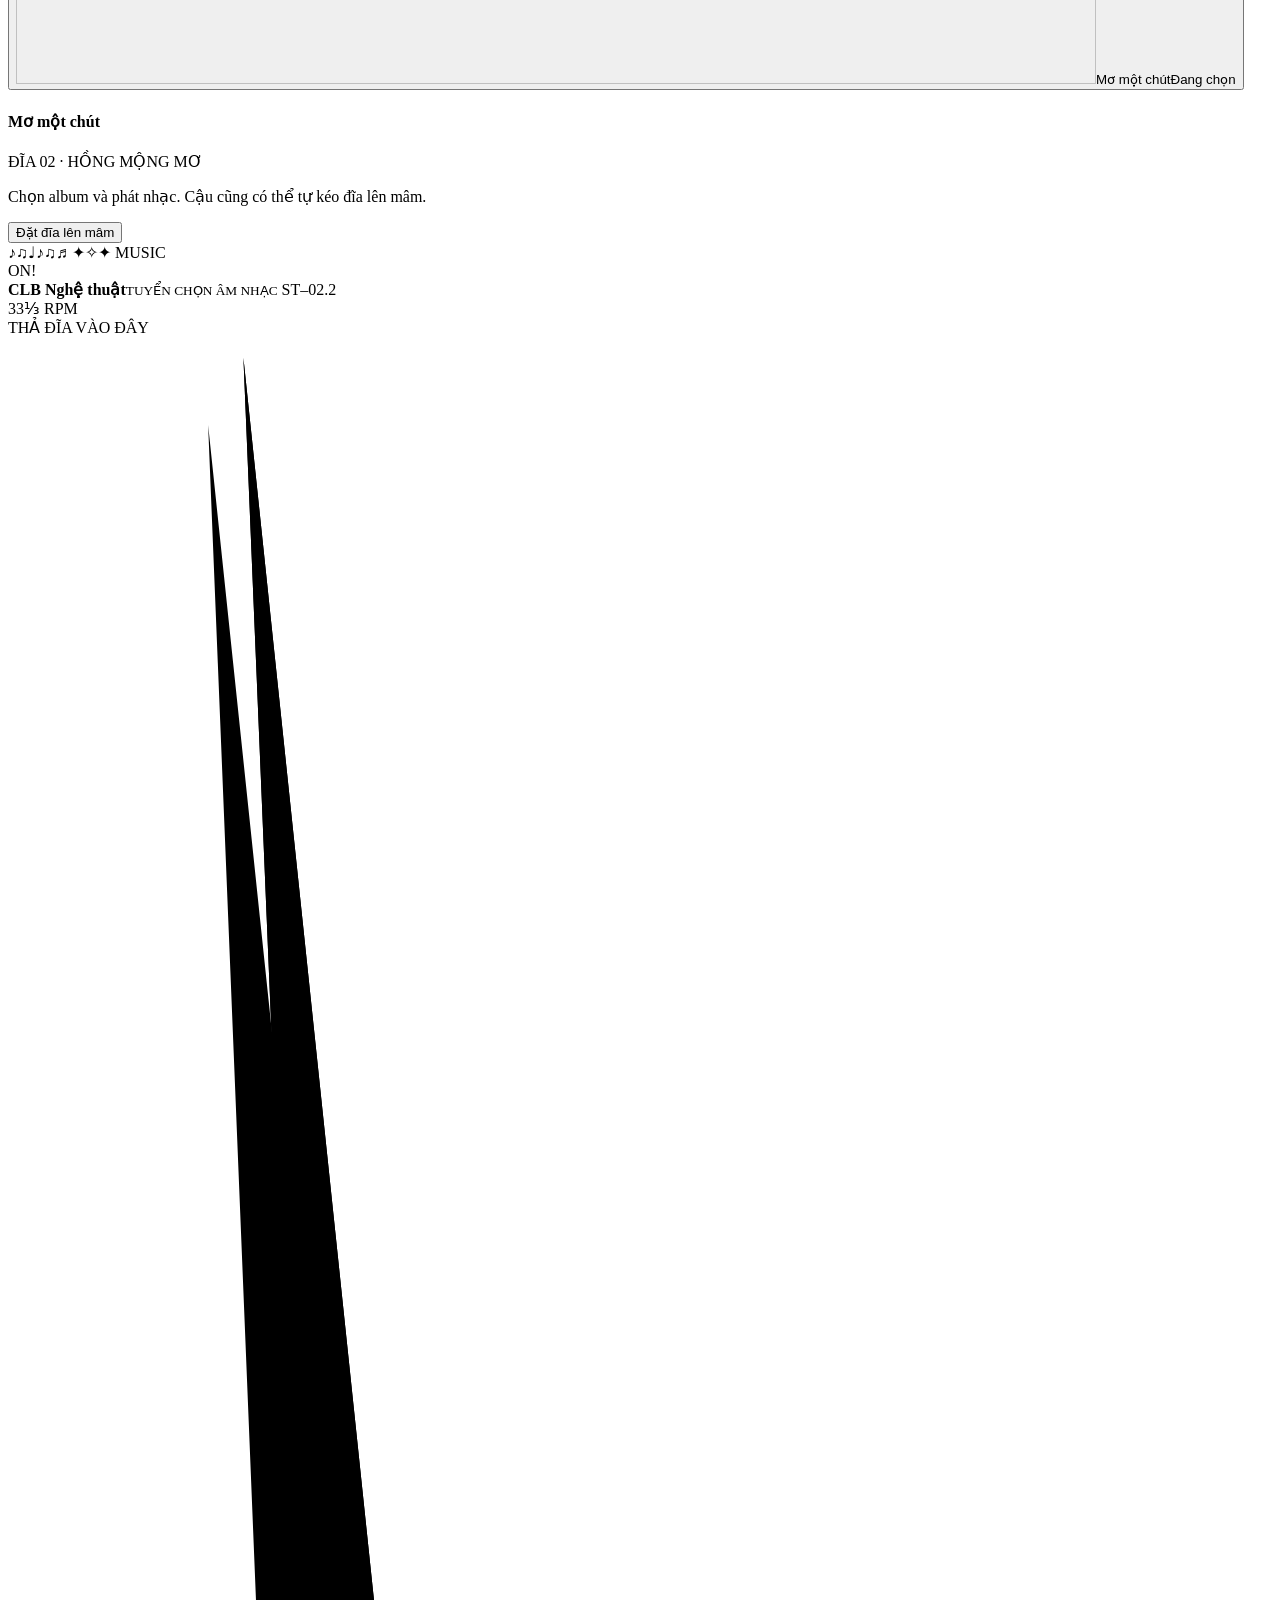
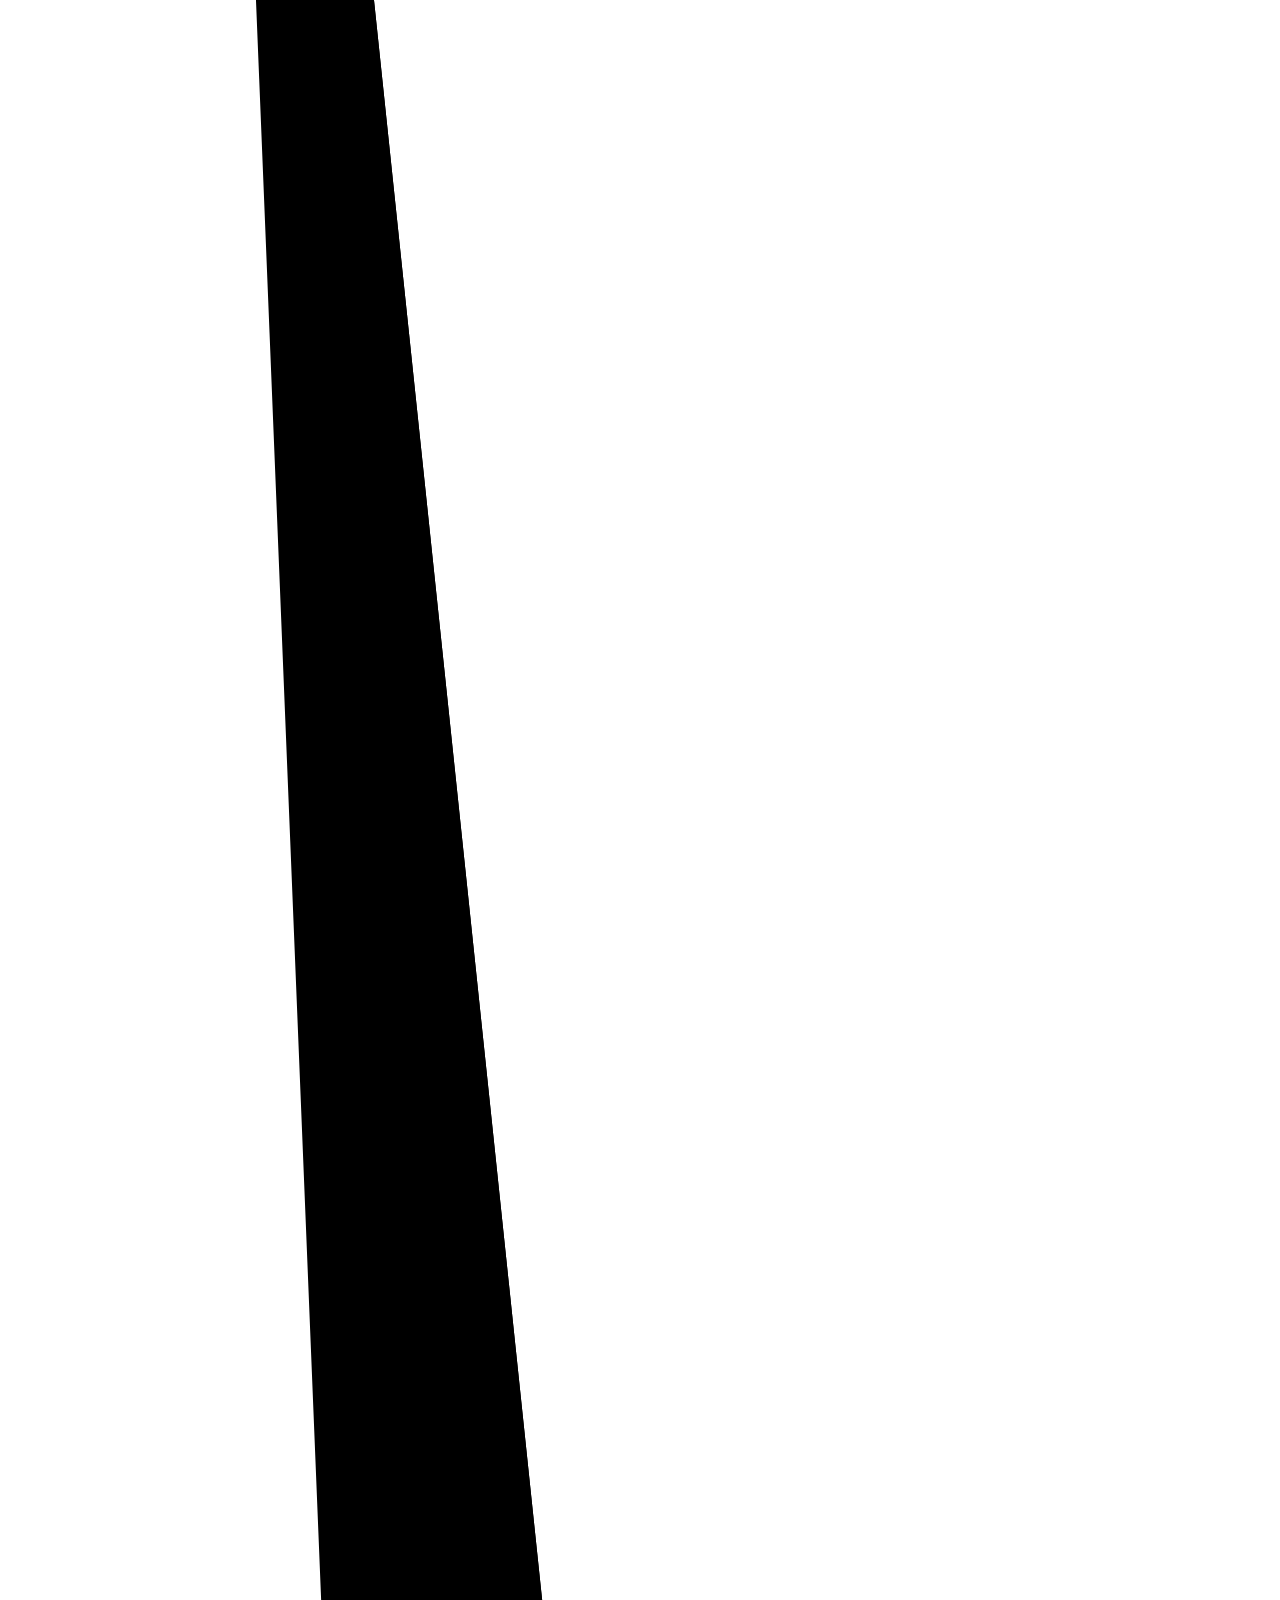
==== commit d95a0f26: "Add files via upload" ====
--- a/index.html
+++ b/index.html
@@ -117,7 +117,8 @@
 <link href="https://fonts.googleapis.com" rel="preconnect"/>
 <link crossorigin="" href="https://fonts.gstatic.com" rel="preconnect"/>
 <link href="https://fonts.googleapis.com/css2?family=Barlow+Condensed:ital,wght@0,600;0,700;0,800;1,700;1,800&amp;family=DM+Sans:wght@400;500;600;700&amp;family=Fraunces:ital,wght@0,600;0,700;1,600&amp;display=swap" rel="stylesheet"/>
-<script src="js/core/bootstrap.js?v=7.1.0"></script><link href="css/tokens.css?v=7.1.0" rel="stylesheet"/><link href="css/site.css?v=7.1.0" rel="stylesheet"/><link href="css/music.css?v=7.3.0" rel="stylesheet"/><link as="image" fetchpriority="high" href="assets/optimized/logo-new-640-db642e82.webp" rel="preload"/><link href="css/intro.css?v=7.1.0" rel="stylesheet"/><link href="css/comic-decor.css?v=7.1.0" rel="stylesheet"/><noscript><link href="https://fonts.googleapis.com/css2?family=Barlow+Condensed:ital,wght@0,600;0,700;0,800;1,700;1,800&amp;family=DM+Sans:wght@400;500;600;700&amp;family=Fraunces:ital,wght@0,600;0,700;1,600&amp;display=swap" rel="stylesheet"/></noscript></head>
+<script src="js/core/bootstrap.js?v=7.1.0"></script><link href="css/tokens.css?v=7.1.0" rel="stylesheet"/><link href="css/site.css?v=7.1.0" rel="stylesheet"/><link href="css/music.css?v=7.3.0" rel="stylesheet"/><link as="image" fetchpriority="high" href="assets/optimized/logo-new-640-db642e82.webp" rel="preload"/><link href="css/intro.css?v=7.1.0" rel="stylesheet"/><link href="css/comic-decor.css?v=7.1.0" rel="stylesheet"/><noscript><link href="https://fonts.googleapis.com/css2?family=Barlow+Condensed:ital,wght@0,600;0,700;0,800;1,700;1,800&amp;family=DM+Sans:wght@400;500;600;700&amp;family=Fraunces:ital,wght@0,600;0,700;1,600&amp;display=swap" rel="stylesheet"/></noscript><link rel="stylesheet" href="css/poster-gallery.css?v=1.1.0">
+</head>
 <body><noscript>Trang cần bật JavaScript để đổi ngôn ngữ, chọn đĩa và chạy chuyển động.</noscript>
 <div aria-hidden="true" class="art-intro" data-logo="assets/optimized/logo-new-640-db642e82.webp" id="artIntro">
 <div class="art-intro-sticker star"></div><div class="art-intro-sticker bolt"></div><div class="art-intro-sticker spark"></div><div class="art-intro-sticker scribble"></div>
@@ -305,5 +306,6 @@
 <div class="footer-tools"><button aria-pressed="true" class="text-button" id="motionToggle" type="button"><span aria-hidden="true">✦</span> <span data-i18n="motionOn" id="motionText">Chuyển động: Bật</span></button><a class="legal-link" data-i18n="legalLink" href="legal.html">Bản quyền & quyền riêng tư</a><a data-i18n="backTop" href="#top">↑ Lên đầu trang</a></div>
 <small class="footer-rights" data-i18n="copyrightNotice">© 2026 CLB Nghệ thuật. Tác phẩm thuộc quyền của từng tác giả được ghi tên.</small></footer>
 <dialog aria-describedby="lightboxCaption" aria-label="Xem tác phẩm" class="lightbox" data-i18n-aria="viewArt" id="lightbox"><button aria-label="Đóng" class="lightbox-close" data-i18n-aria="close" type="button">×</button><figure><img alt="" decoding="async" loading="lazy" id="lightboxImage"/><figcaption id="lightboxCaption"></figcaption></figure></dialog>
-<div aria-hidden="true" id="fxLayer"></div><div aria-hidden="true" class="scroll-progress" id="scrollProgress"></div><details class="motion-dock" id="motionDock"><summary><span aria-hidden="true">✦</span><span id="motionDockStatus">Chuyển động</span></summary><div class="motion-panel"><label><strong data-i18n="motionControl">Chuyển động trên trang</strong><select id="motionMode"><option data-i18n="motionAuto" value="auto">Theo thiết bị</option><option data-i18n="motionFull" value="full">Đầy đủ</option><option data-i18n="motionQuiet" value="quiet">Nhẹ</option><option data-i18n="motionDisabled" value="off">Tắt chuyển động</option></select></label><p id="motionReason" role="status"></p><p data-i18n="motionHelp">Chế độ Theo thiết bị tôn trọng cài đặt giảm chuyển động. Chọn Đầy đủ để chủ động bật hiệu ứng.</p><p class="build-status" id="buildStatus">v7.3.0 · đang khởi tạo</p></div></details><script defer="" src="js/core/pwa.js?v=7.1.0"></script><script src="js/data/content.js?v=7.1.0"></script><script src="js/app.js?v=7.3.0" type="module"></script></body>
+<div aria-hidden="true" id="fxLayer"></div><div aria-hidden="true" class="scroll-progress" id="scrollProgress"></div><details class="motion-dock" id="motionDock"><summary><span aria-hidden="true">✦</span><span id="motionDockStatus">Chuyển động</span></summary><div class="motion-panel"><label><strong data-i18n="motionControl">Chuyển động trên trang</strong><select id="motionMode"><option data-i18n="motionAuto" value="auto">Theo thiết bị</option><option data-i18n="motionFull" value="full">Đầy đủ</option><option data-i18n="motionQuiet" value="quiet">Nhẹ</option><option data-i18n="motionDisabled" value="off">Tắt chuyển động</option></select></label><p id="motionReason" role="status"></p><p data-i18n="motionHelp">Chế độ Theo thiết bị tôn trọng cài đặt giảm chuyển động. Chọn Đầy đủ để chủ động bật hiệu ứng.</p><p class="build-status" id="buildStatus">v7.3.0 · đang khởi tạo</p></div></details><script defer="" src="js/core/pwa.js?v=7.1.0"></script><script src="js/data/content.js?v=7.1.0"></script><script src="js/app.js?v=7.3.0" type="module"></script><script type="module" src="js/features/poster-gallery.js?v=1.1.0"></script>
+</body>
 </html>
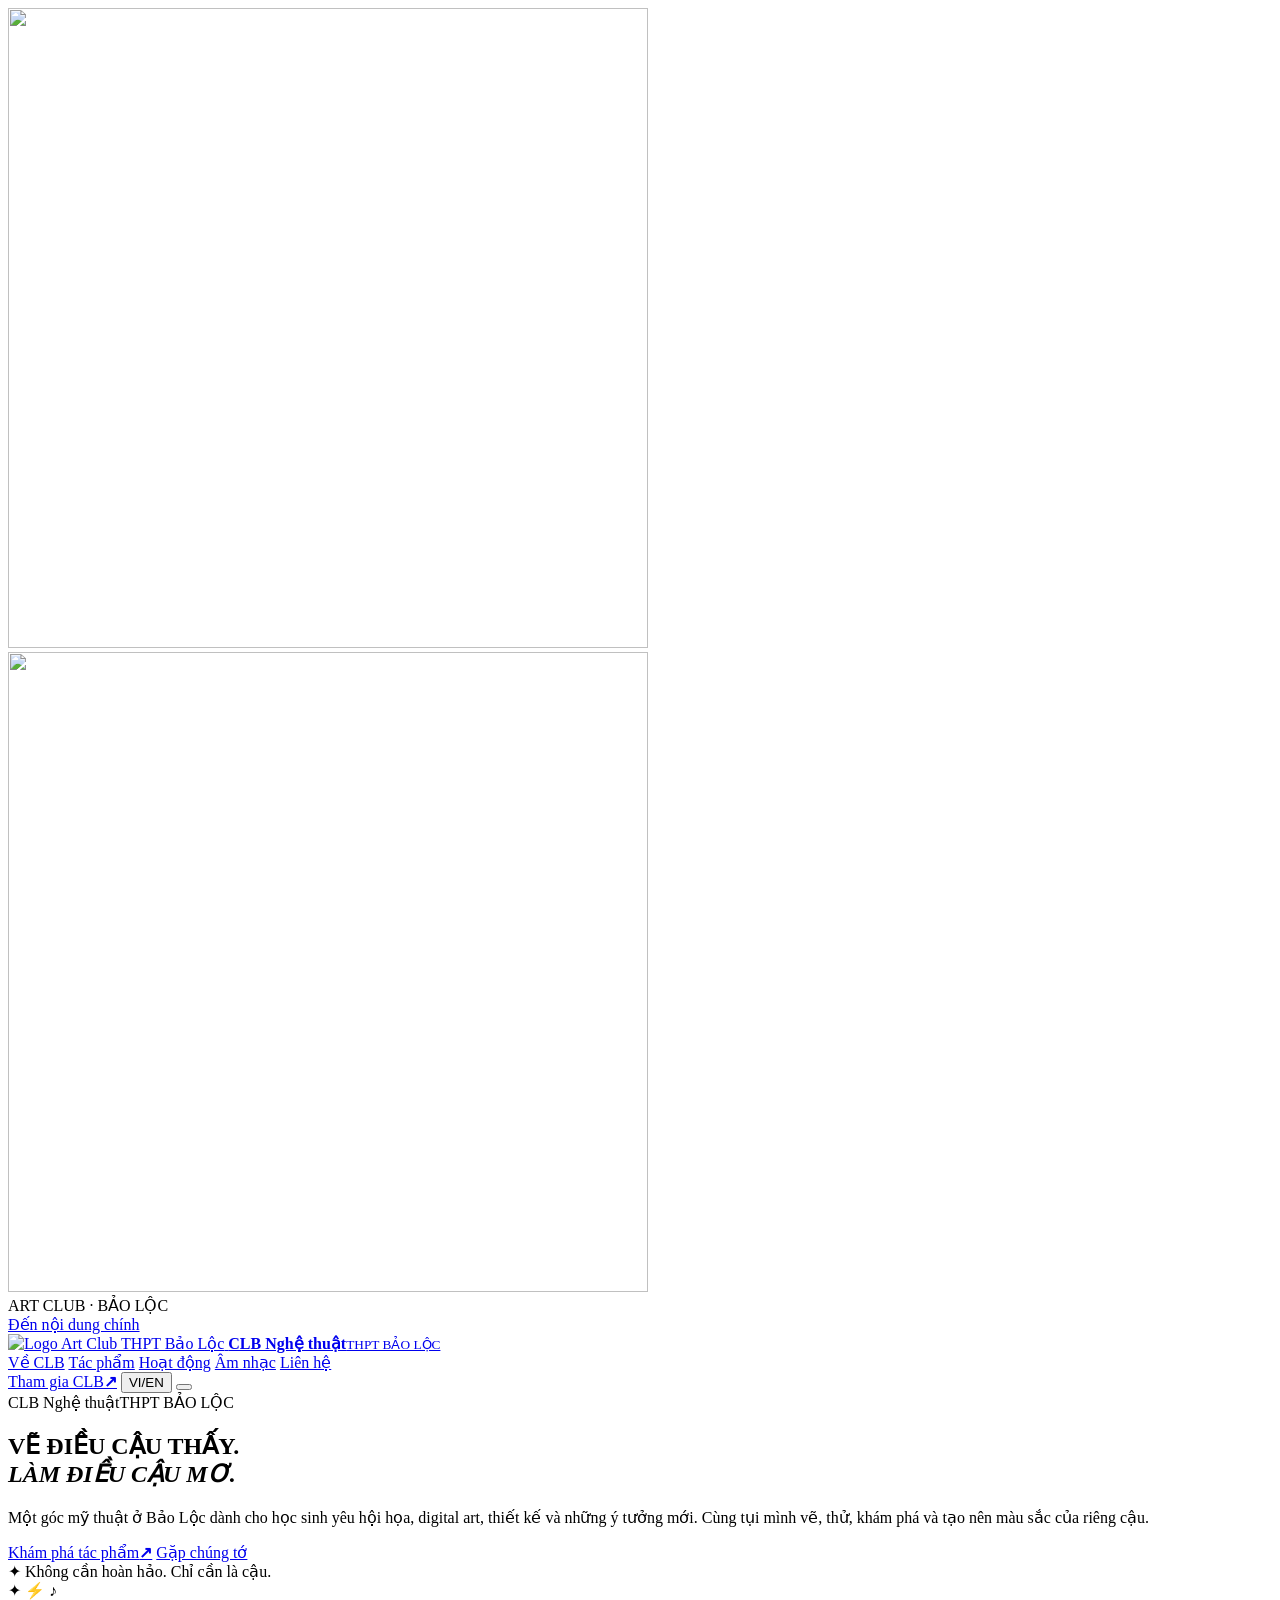
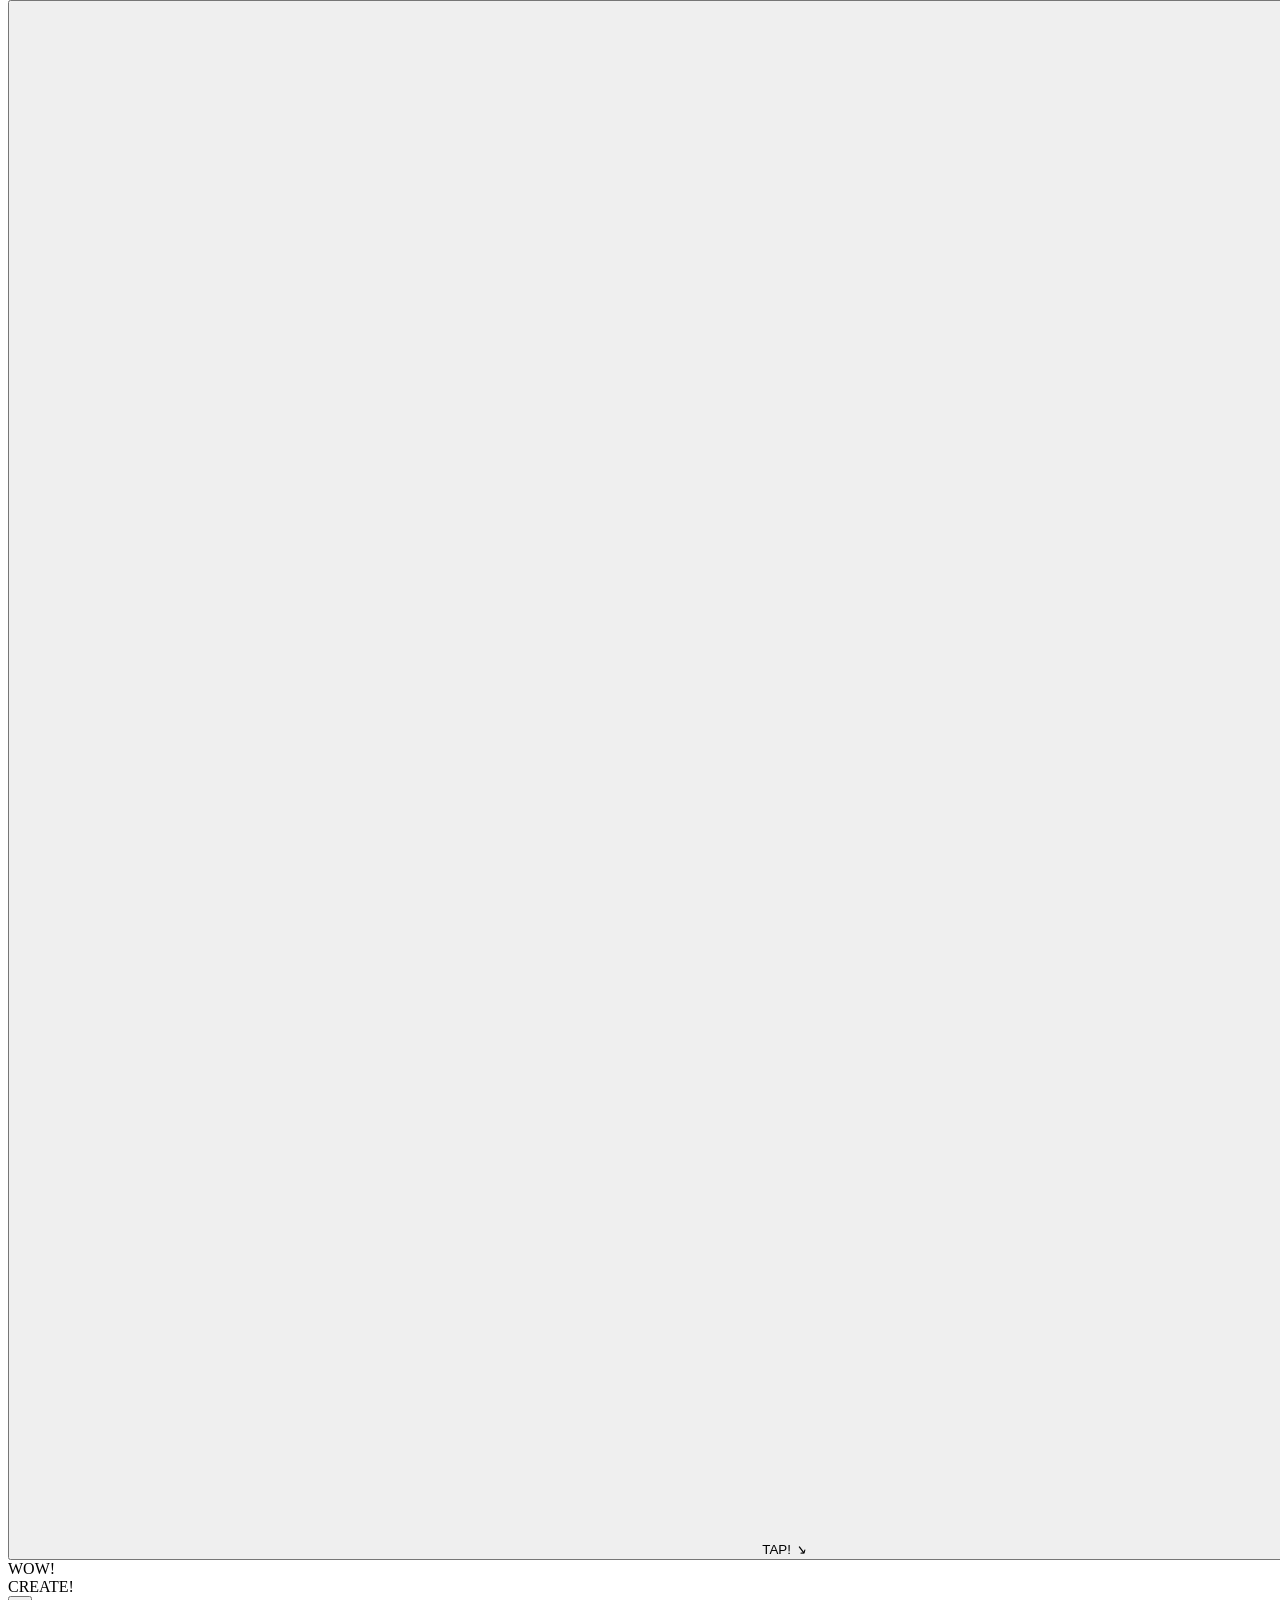
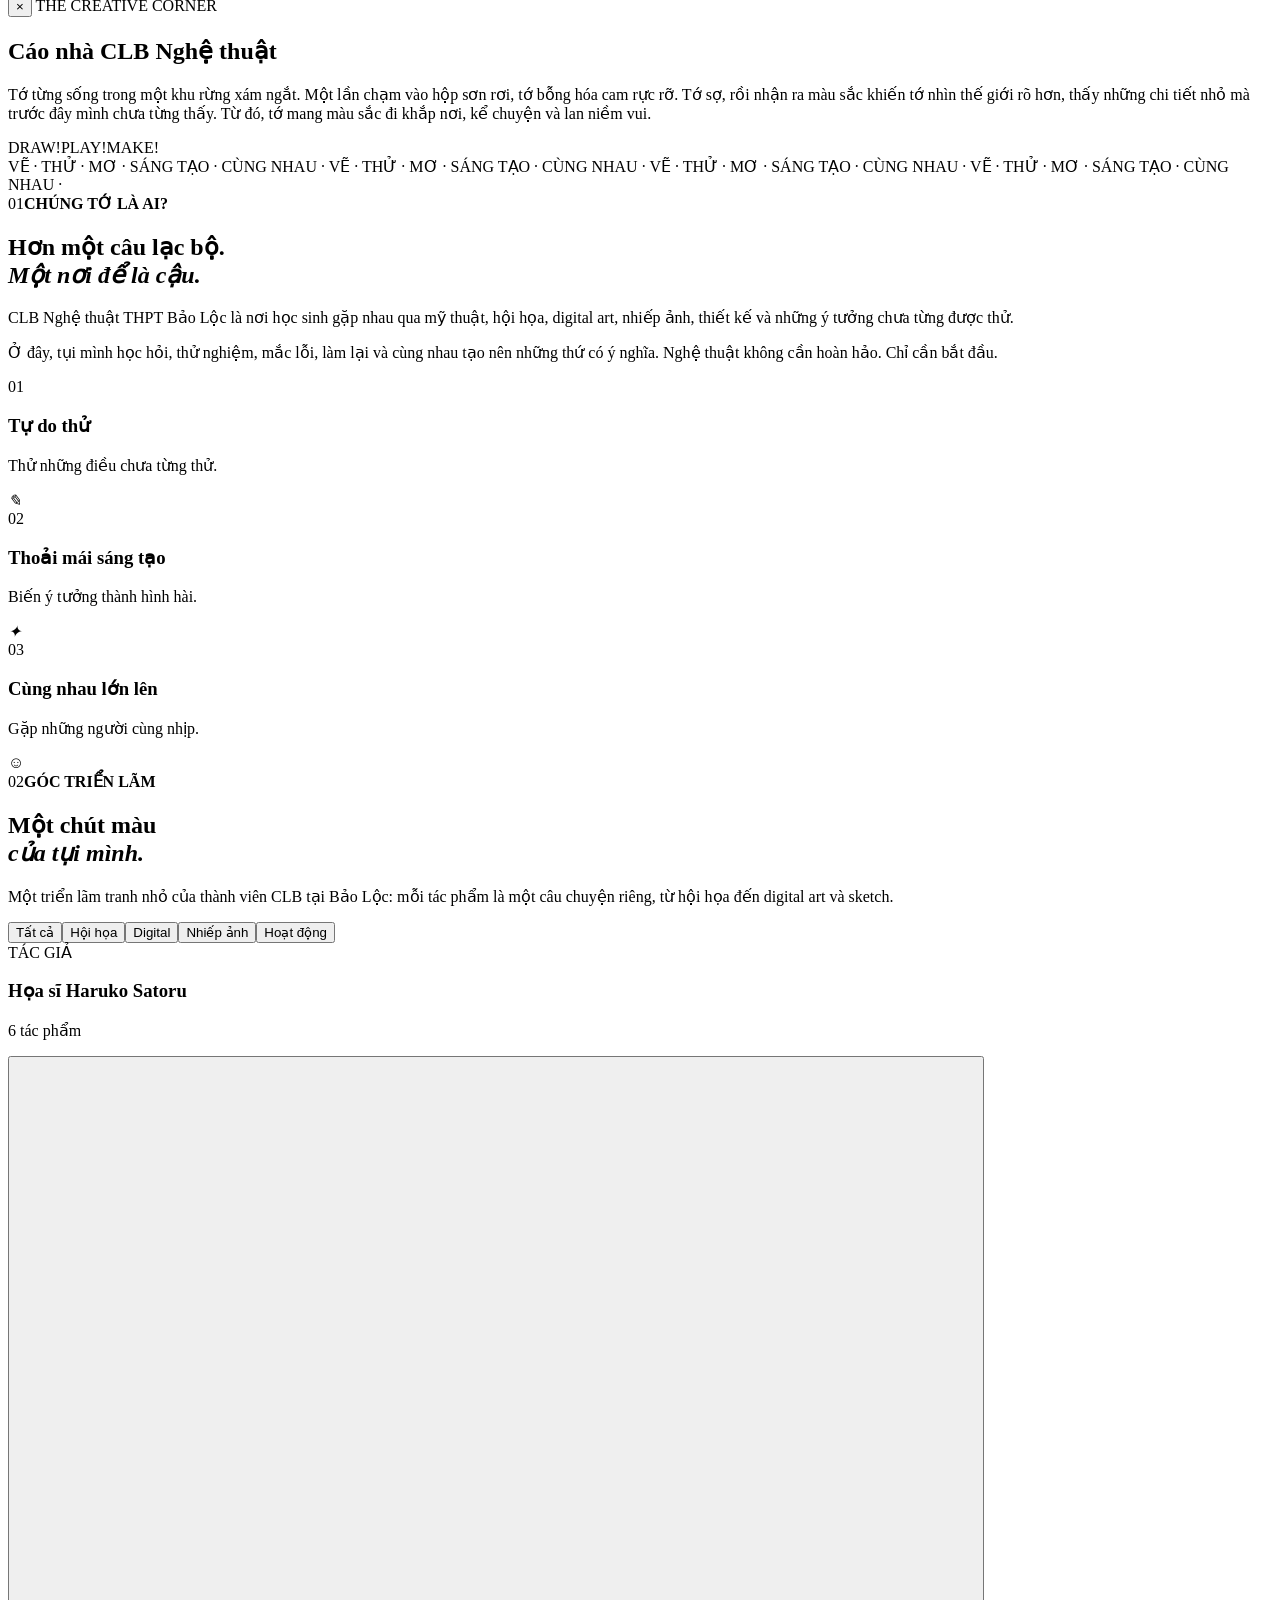
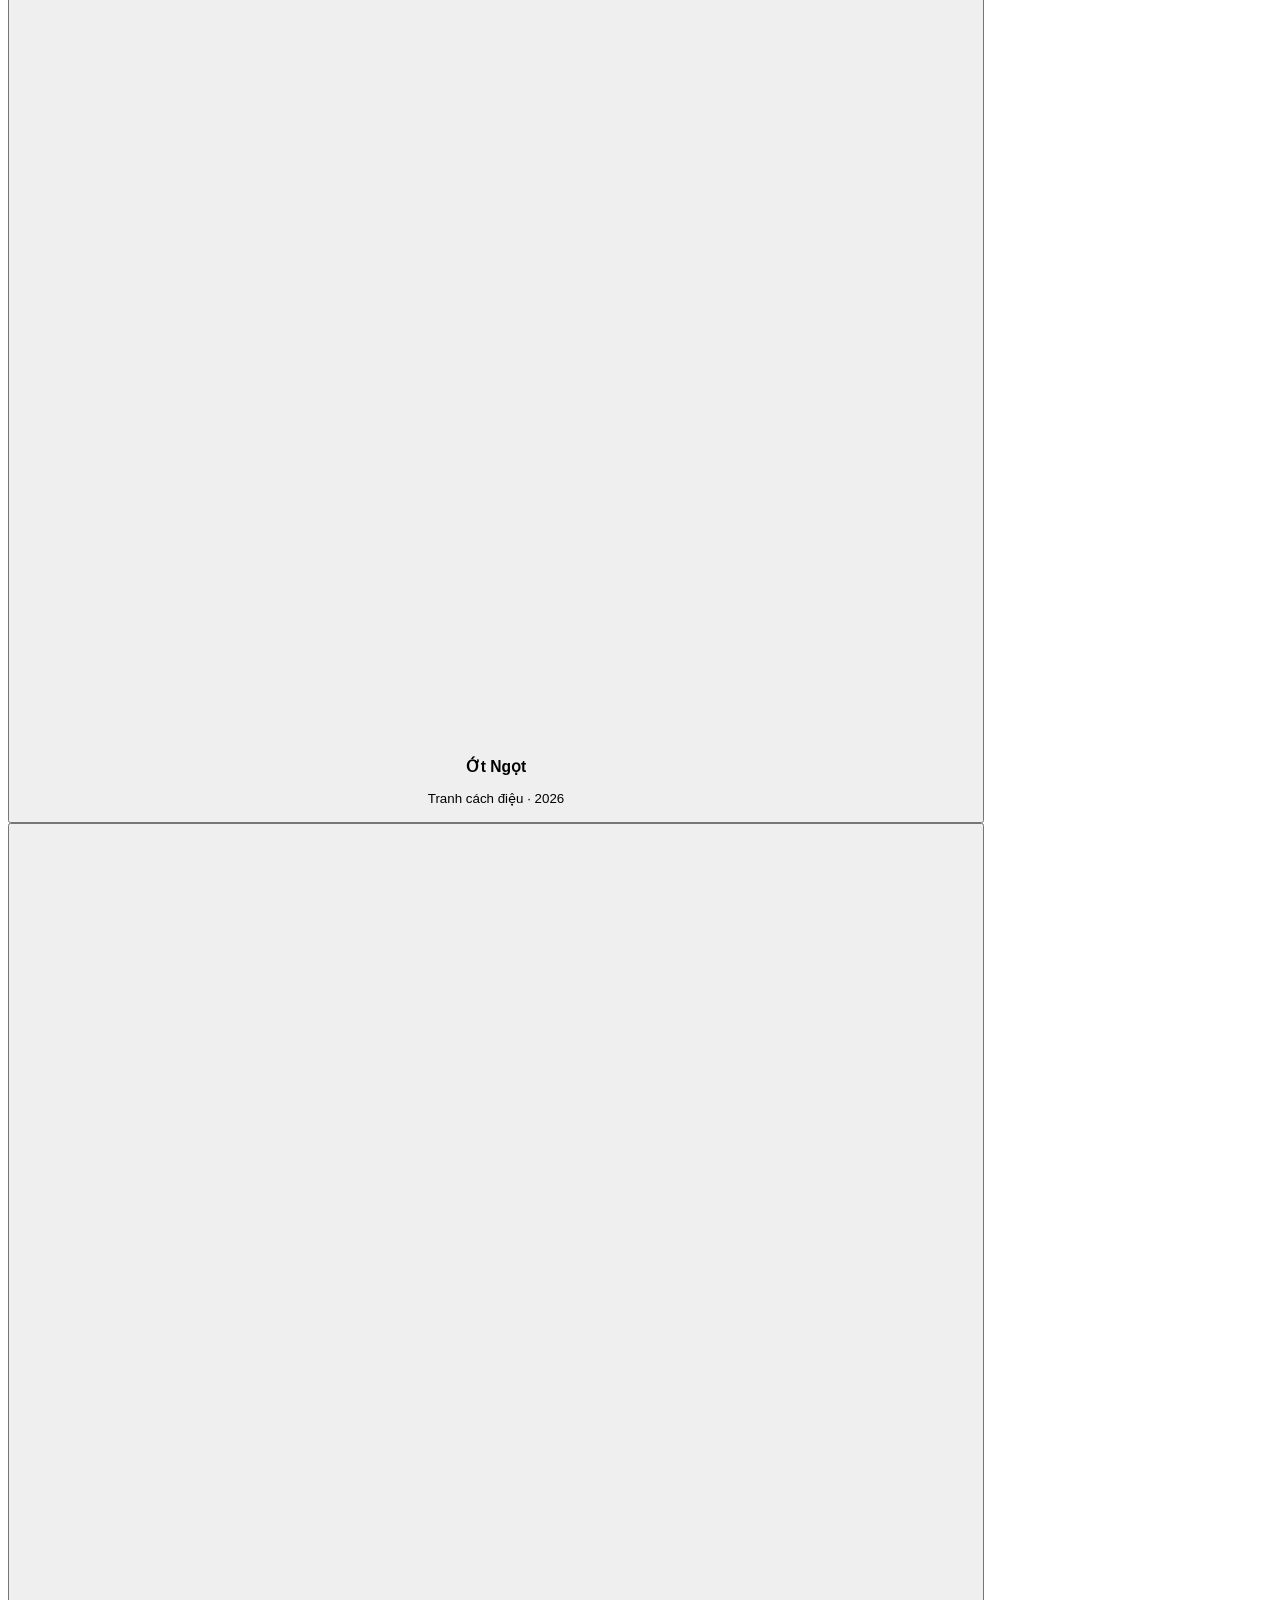
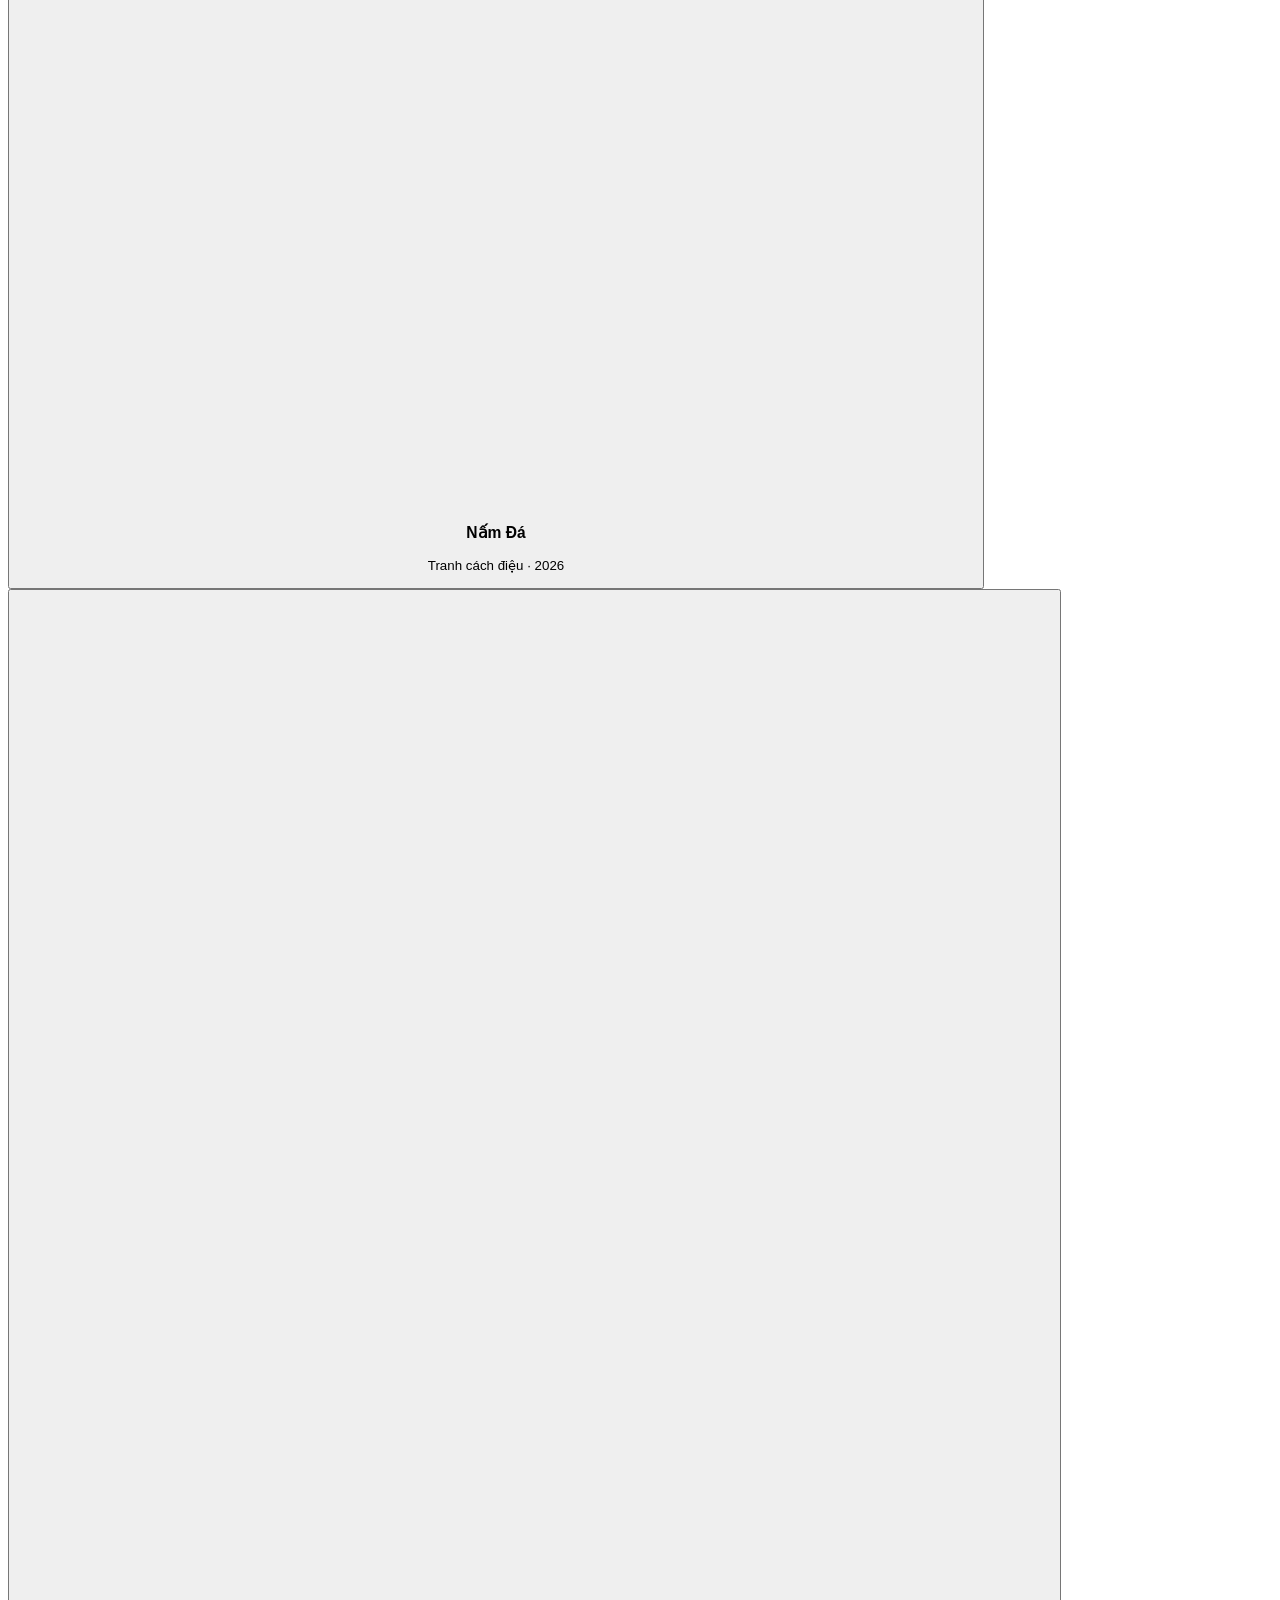
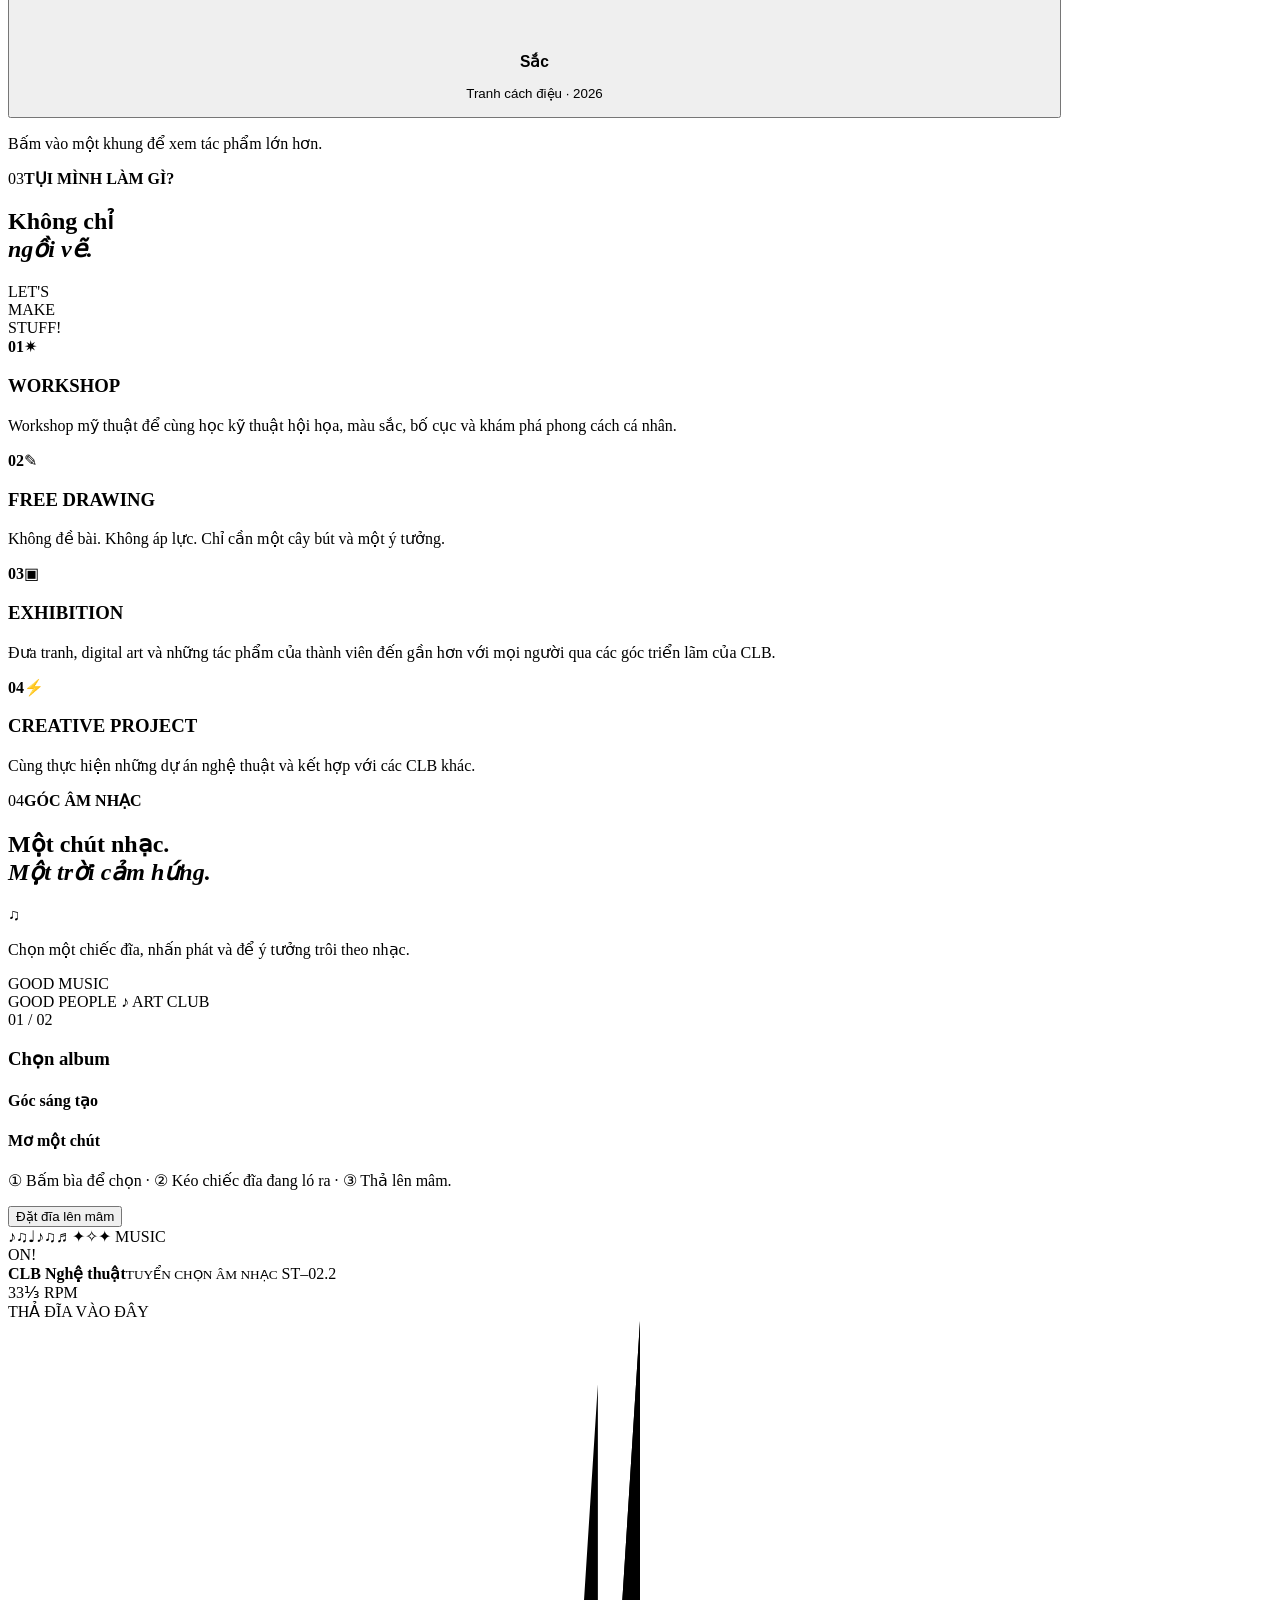
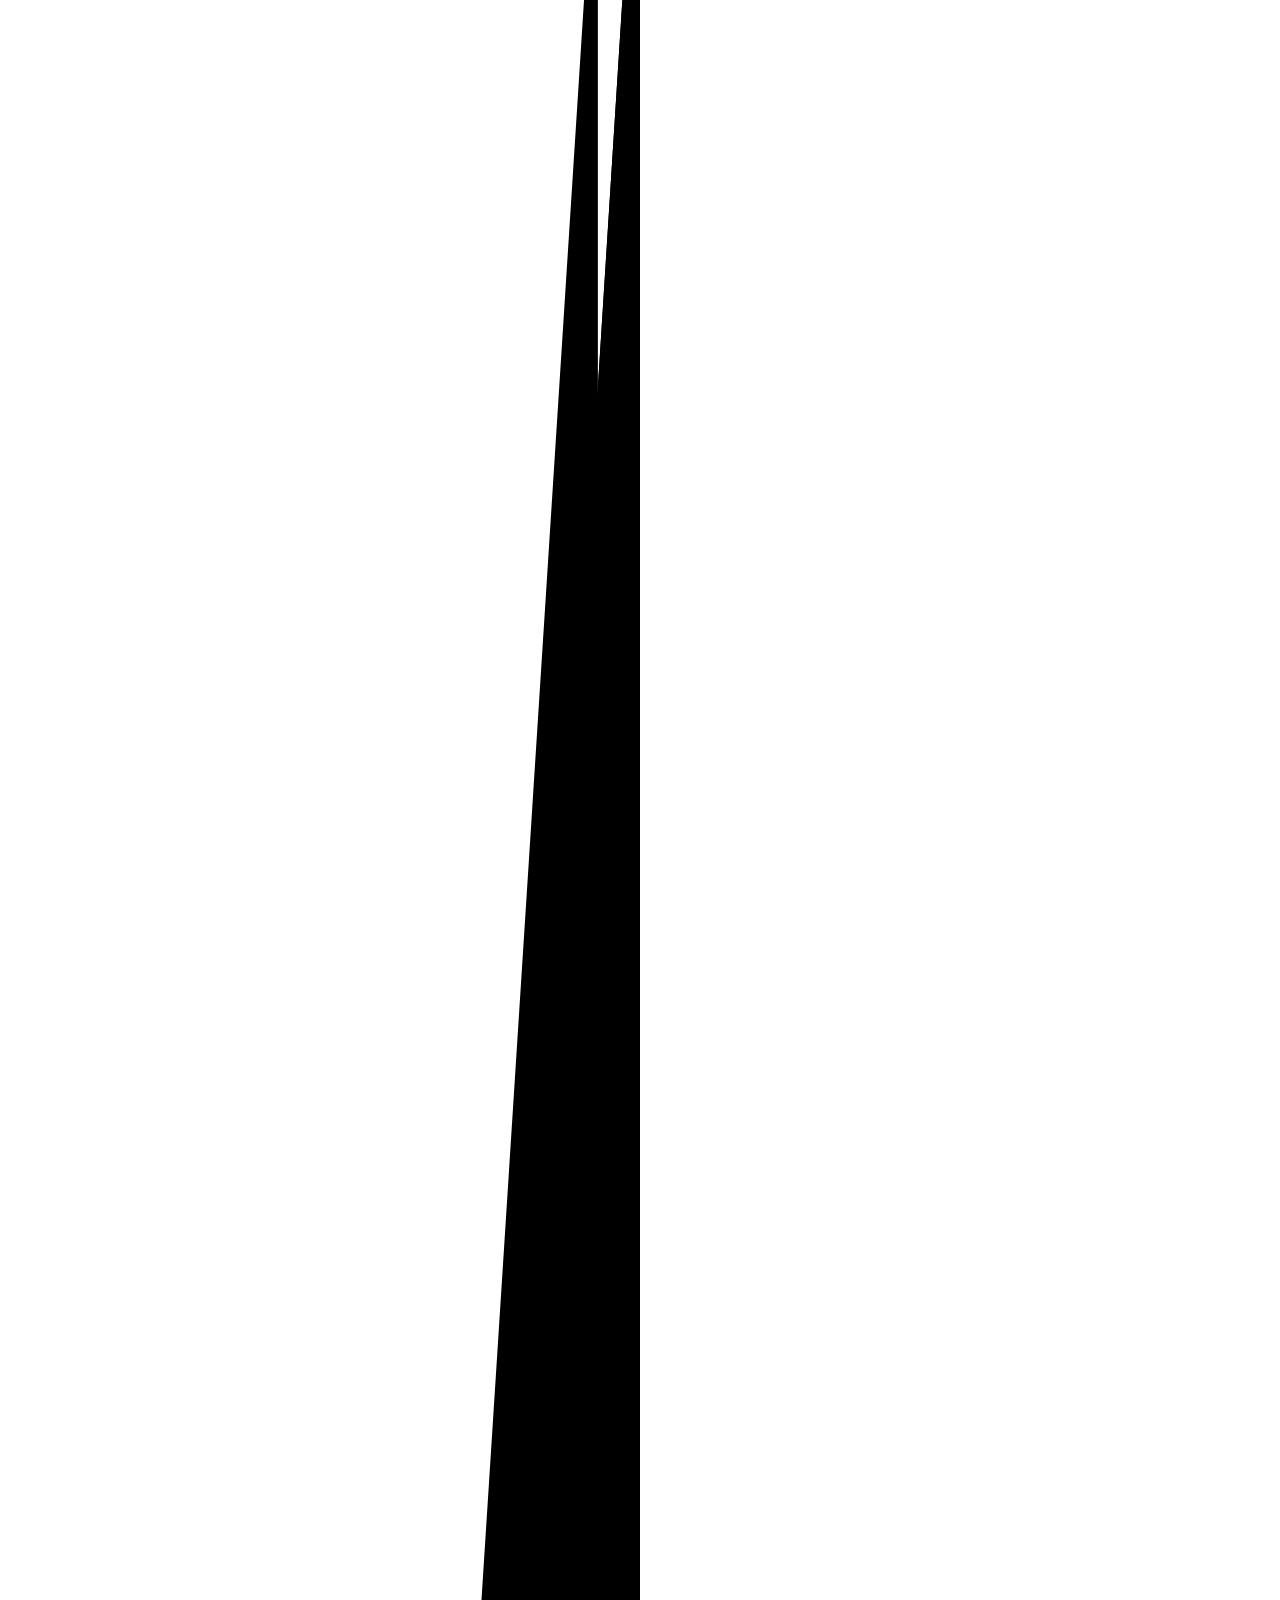
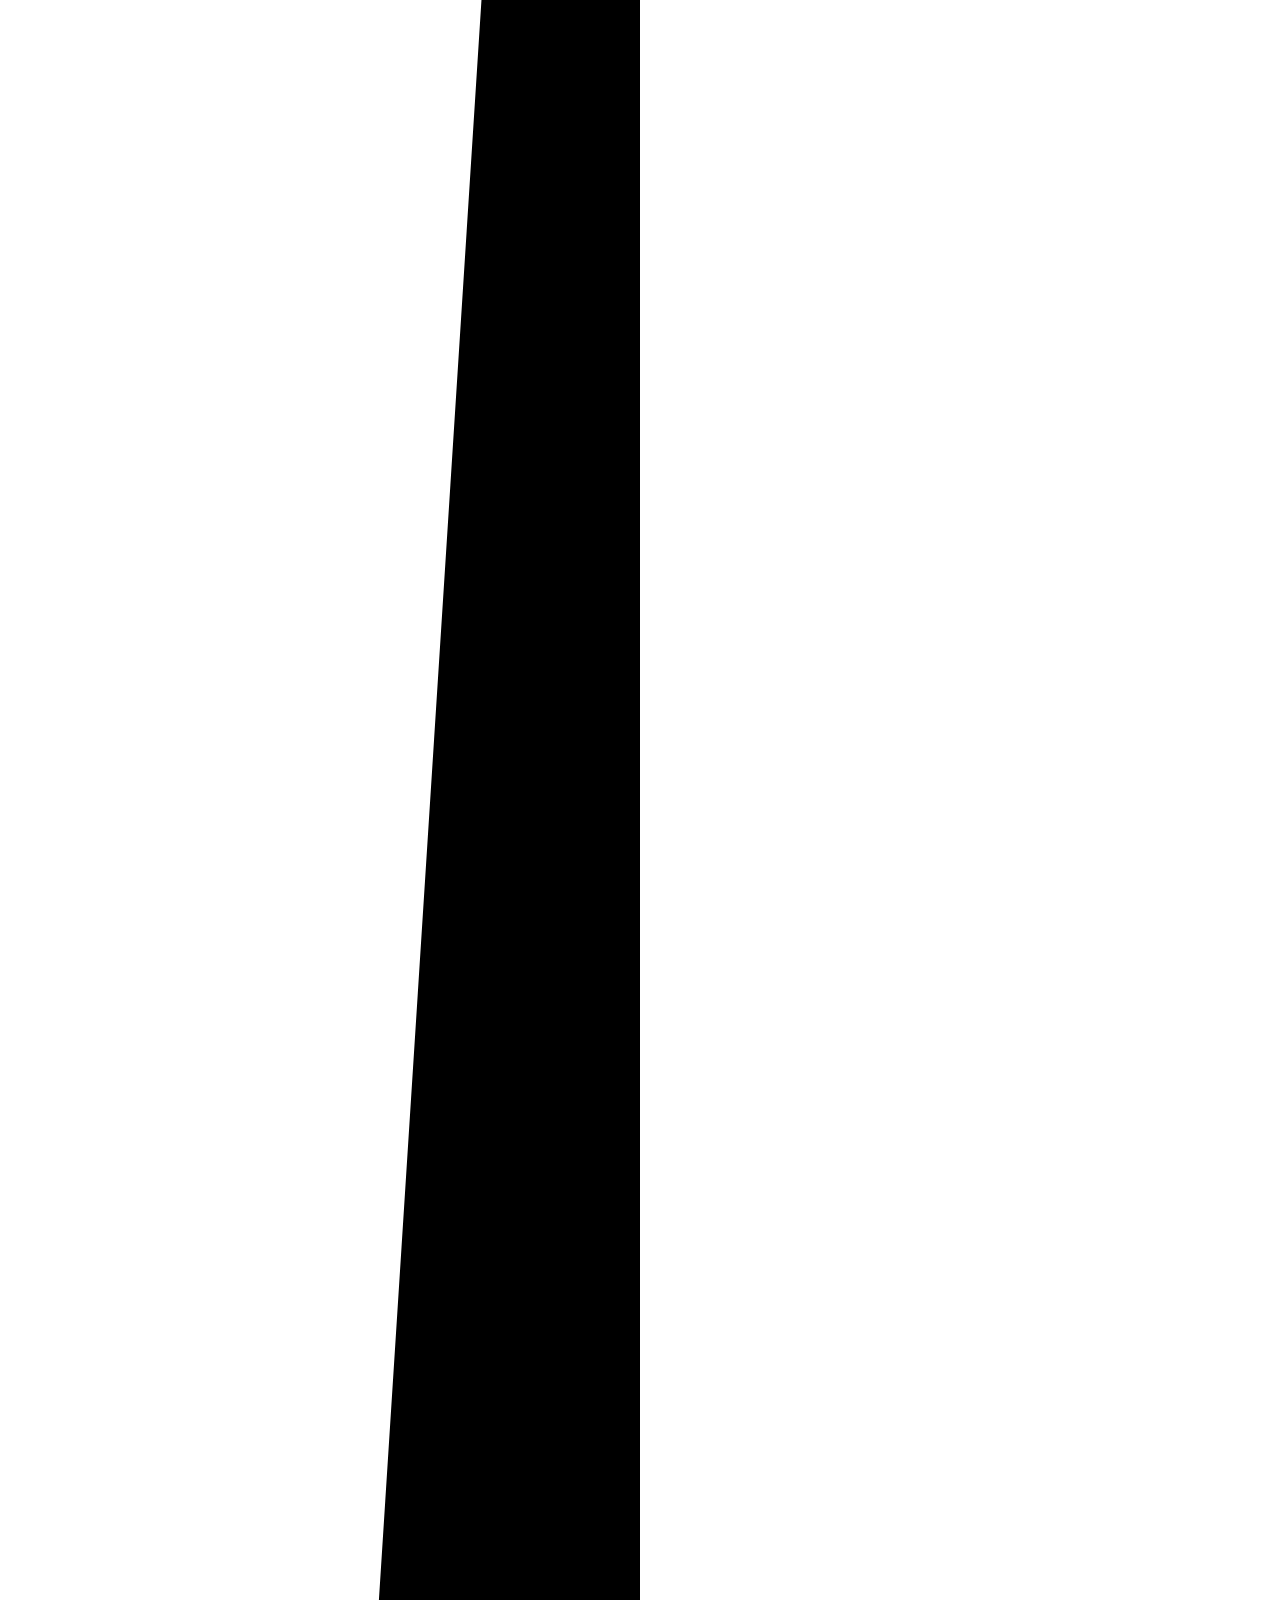
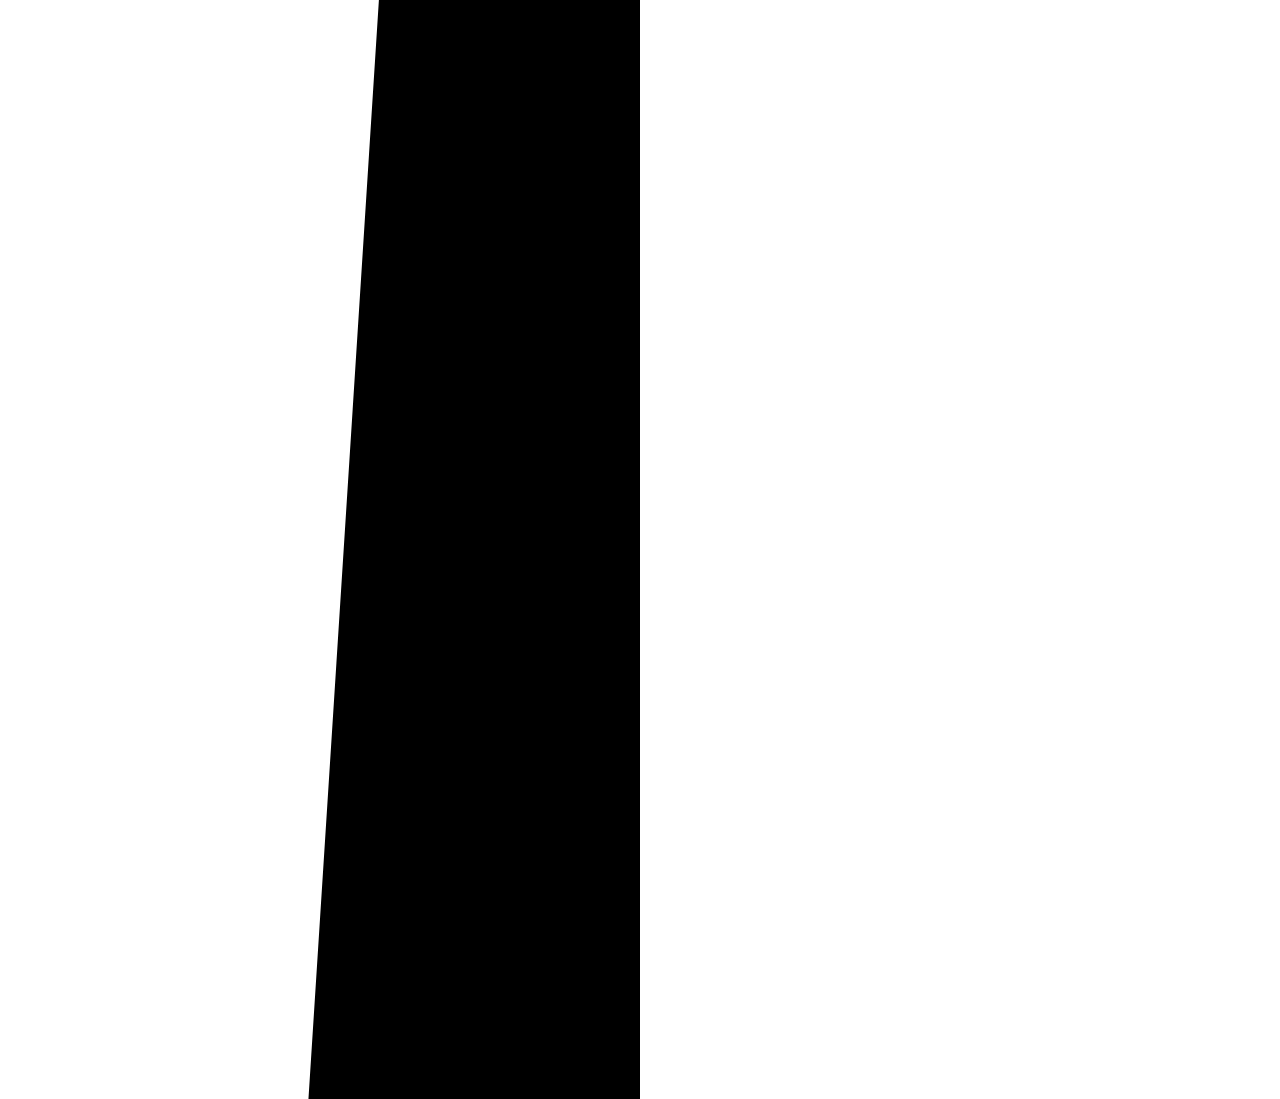
==== commit 054f635a: "Add files via upload" ====
--- a/index.html
+++ b/index.html
@@ -118,6 +118,10 @@
 <link crossorigin="" href="https://fonts.gstatic.com" rel="preconnect"/>
 <link href="https://fonts.googleapis.com/css2?family=Barlow+Condensed:ital,wght@0,600;0,700;0,800;1,700;1,800&amp;family=DM+Sans:wght@400;500;600;700&amp;family=Fraunces:ital,wght@0,600;0,700;1,600&amp;display=swap" rel="stylesheet"/>
 <script src="js/core/bootstrap.js?v=7.1.0"></script><link href="css/tokens.css?v=7.1.0" rel="stylesheet"/><link href="css/site.css?v=7.1.0" rel="stylesheet"/><link href="css/music.css?v=7.3.0" rel="stylesheet"/><link as="image" fetchpriority="high" href="assets/optimized/logo-new-640-db642e82.webp" rel="preload"/><link href="css/intro.css?v=7.1.0" rel="stylesheet"/><link href="css/comic-decor.css?v=7.1.0" rel="stylesheet"/><noscript><link href="https://fonts.googleapis.com/css2?family=Barlow+Condensed:ital,wght@0,600;0,700;0,800;1,700;1,800&amp;family=DM+Sans:wght@400;500;600;700&amp;family=Fraunces:ital,wght@0,600;0,700;1,600&amp;display=swap" rel="stylesheet"/></noscript><link rel="stylesheet" href="css/poster-gallery.css?v=1.1.0">
+<script src="js/core/sitewide-zzz-boot.js?v=3.0.0"></script>
+<link rel="stylesheet" href="css/sitewide-zzz.css?v=4.0.0">
+<link rel="stylesheet" href="css/zzz-nav-v4.css?v=4.0.0">
+<link rel="stylesheet" href="css/zzz-art-direction-v6.css?v=6.0.0">
 </head>
 <body><noscript>Trang cần bật JavaScript để đổi ngôn ngữ, chọn đĩa và chạy chuyển động.</noscript>
 <div aria-hidden="true" class="art-intro" data-logo="assets/optimized/logo-new-640-db642e82.webp" id="artIntro">
@@ -307,5 +311,8 @@
 <small class="footer-rights" data-i18n="copyrightNotice">© 2026 CLB Nghệ thuật. Tác phẩm thuộc quyền của từng tác giả được ghi tên.</small></footer>
 <dialog aria-describedby="lightboxCaption" aria-label="Xem tác phẩm" class="lightbox" data-i18n-aria="viewArt" id="lightbox"><button aria-label="Đóng" class="lightbox-close" data-i18n-aria="close" type="button">×</button><figure><img alt="" decoding="async" loading="lazy" id="lightboxImage"/><figcaption id="lightboxCaption"></figcaption></figure></dialog>
 <div aria-hidden="true" id="fxLayer"></div><div aria-hidden="true" class="scroll-progress" id="scrollProgress"></div><details class="motion-dock" id="motionDock"><summary><span aria-hidden="true">✦</span><span id="motionDockStatus">Chuyển động</span></summary><div class="motion-panel"><label><strong data-i18n="motionControl">Chuyển động trên trang</strong><select id="motionMode"><option data-i18n="motionAuto" value="auto">Theo thiết bị</option><option data-i18n="motionFull" value="full">Đầy đủ</option><option data-i18n="motionQuiet" value="quiet">Nhẹ</option><option data-i18n="motionDisabled" value="off">Tắt chuyển động</option></select></label><p id="motionReason" role="status"></p><p data-i18n="motionHelp">Chế độ Theo thiết bị tôn trọng cài đặt giảm chuyển động. Chọn Đầy đủ để chủ động bật hiệu ứng.</p><p class="build-status" id="buildStatus">v7.3.0 · đang khởi tạo</p></div></details><script defer="" src="js/core/pwa.js?v=7.1.0"></script><script src="js/data/content.js?v=7.1.0"></script><script src="js/app.js?v=7.3.0" type="module"></script><script type="module" src="js/features/poster-gallery.js?v=1.1.0"></script>
+<script type="module" src="js/features/sitewide-zzz.js?v=6.0.0"></script>
+<script type="module" src="js/features/zzz-nav-expansion.js?v=6.0.0"></script>
+<script type="module" src="js/features/zzz-art-direction-v6.js?v=6.0.0"></script>
 </body>
 </html>
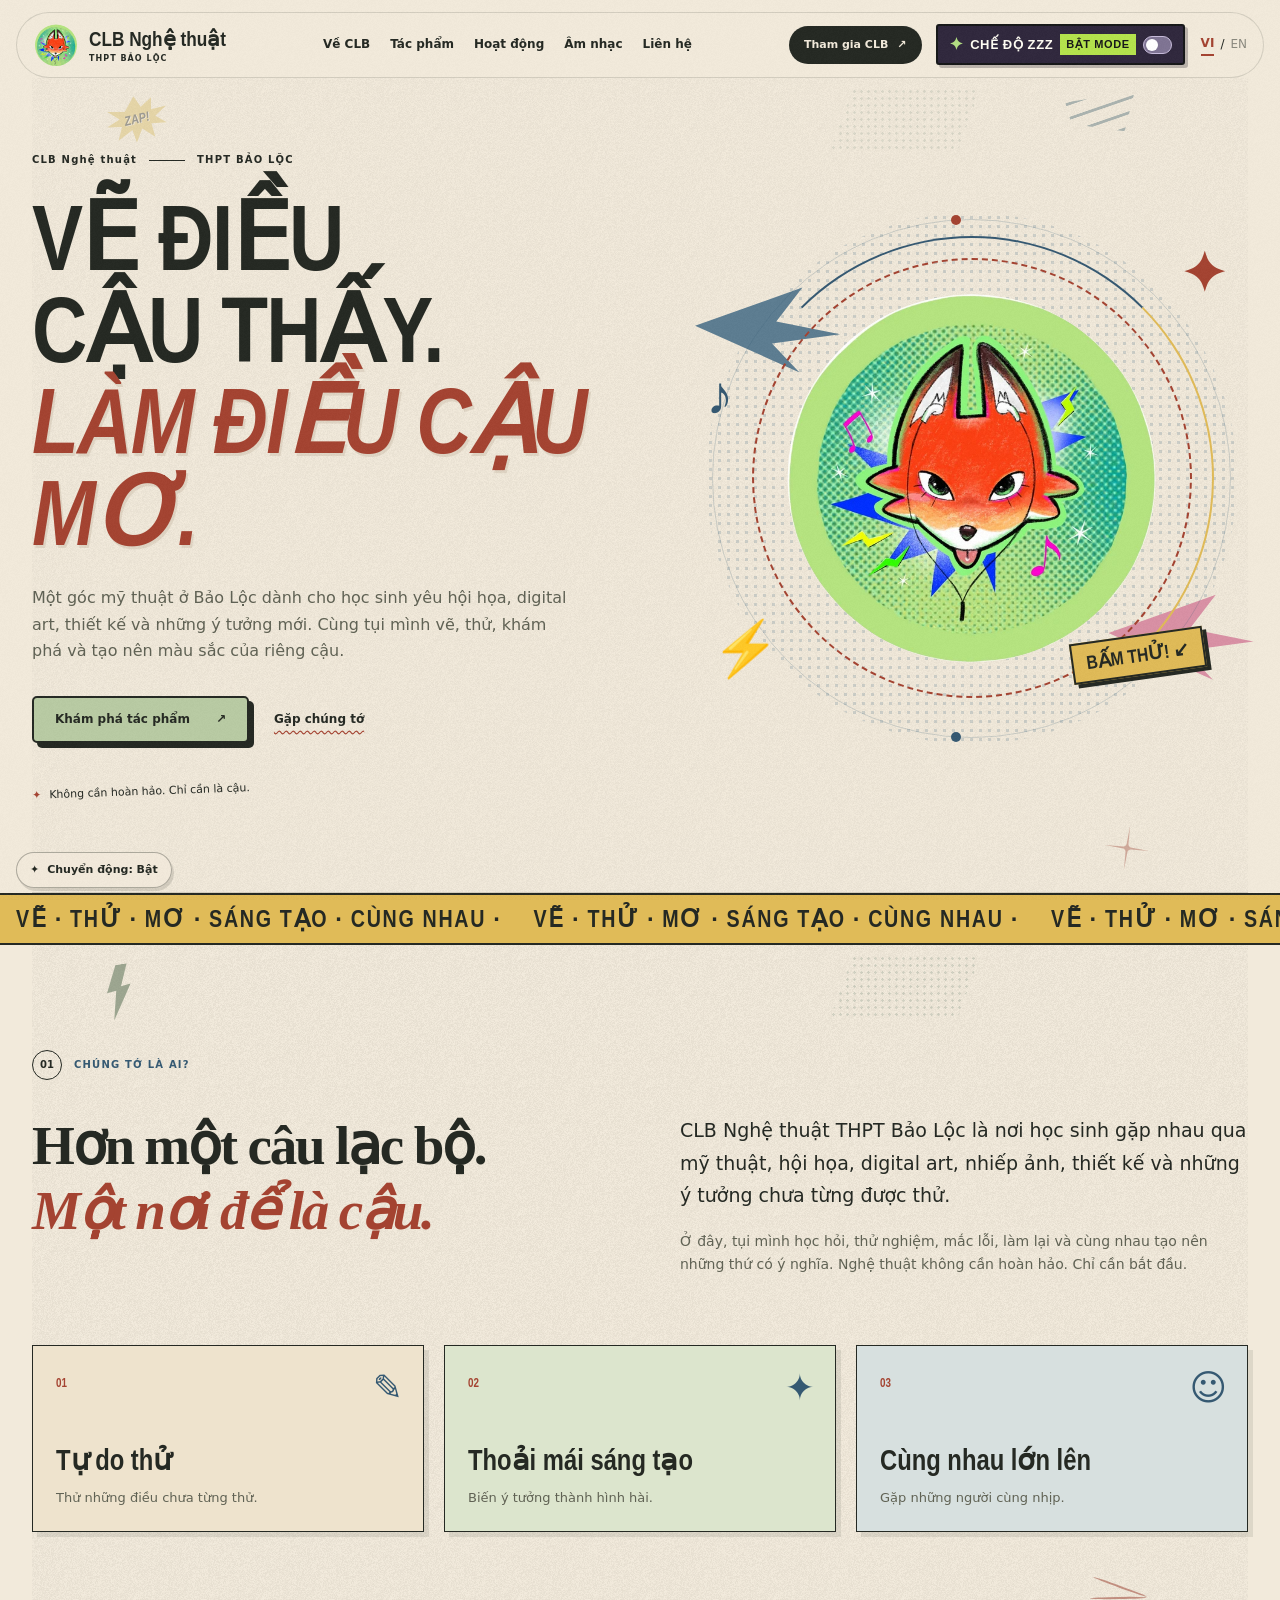
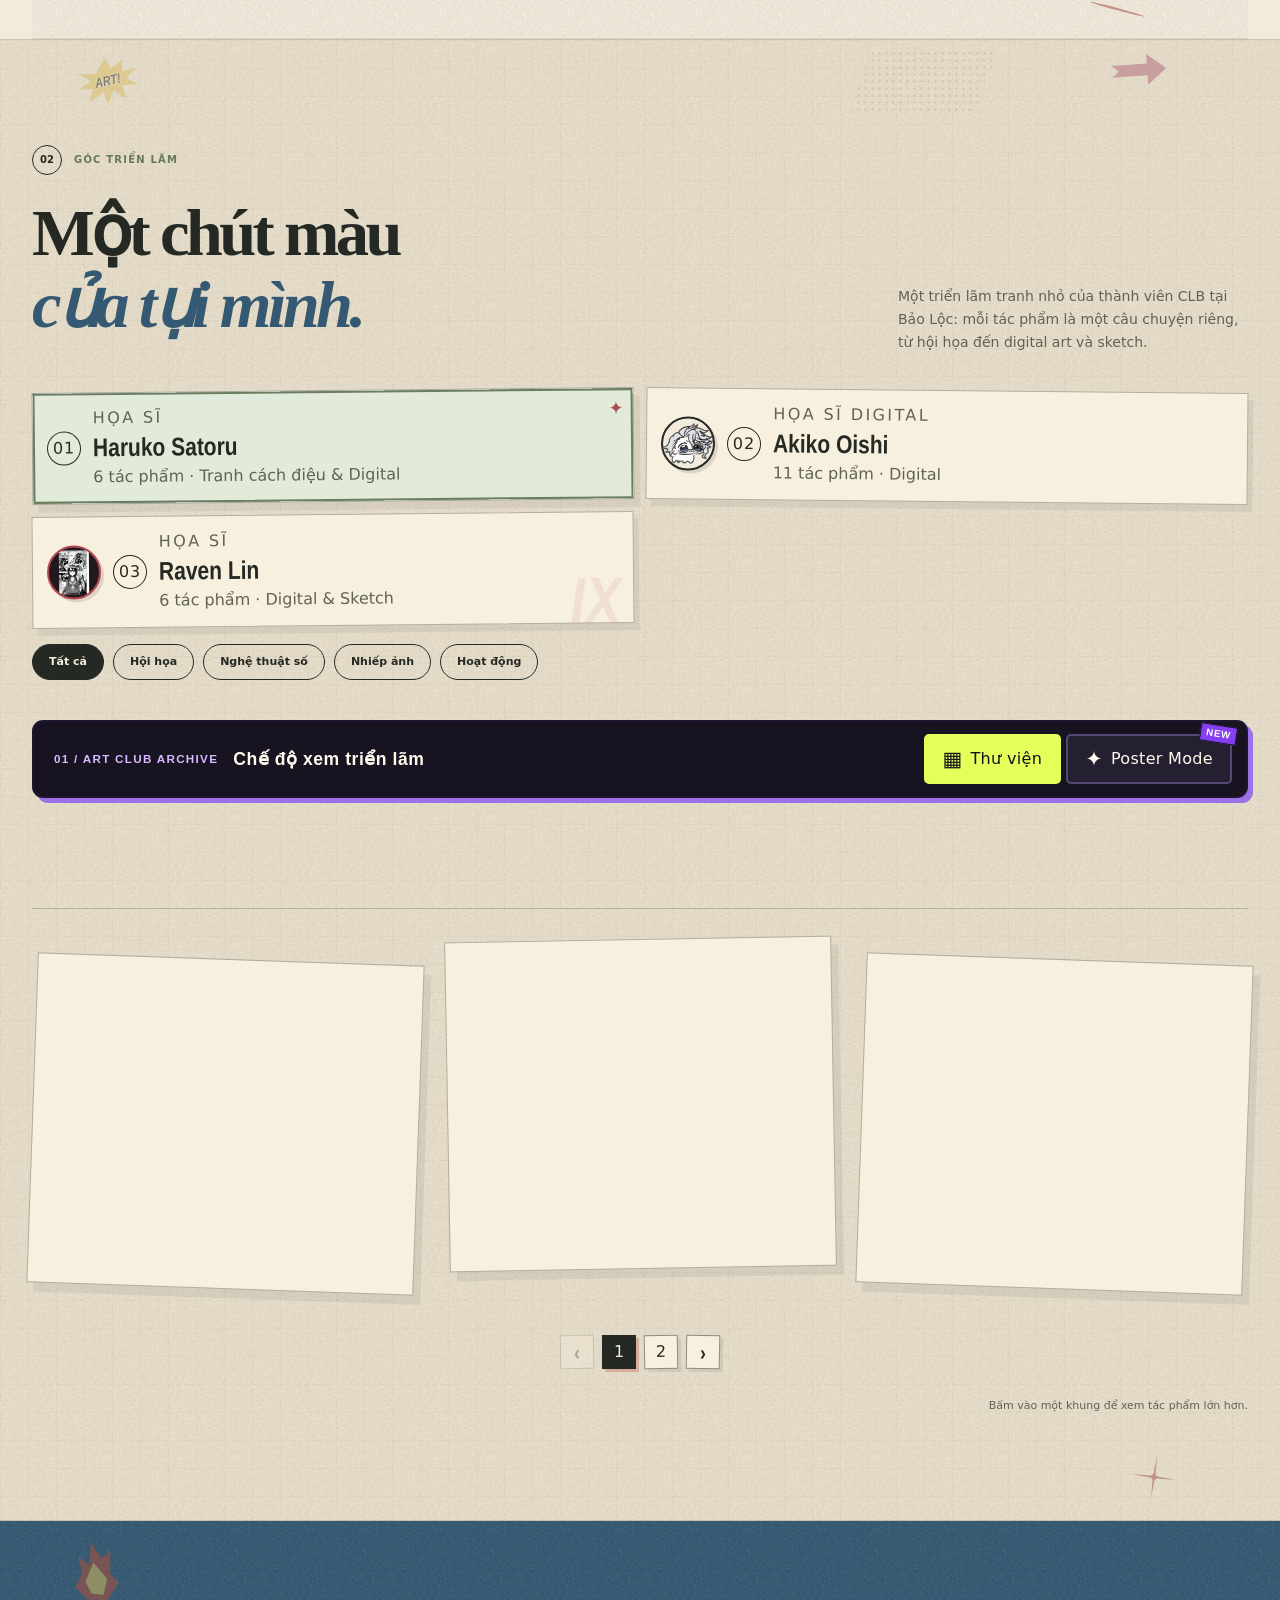
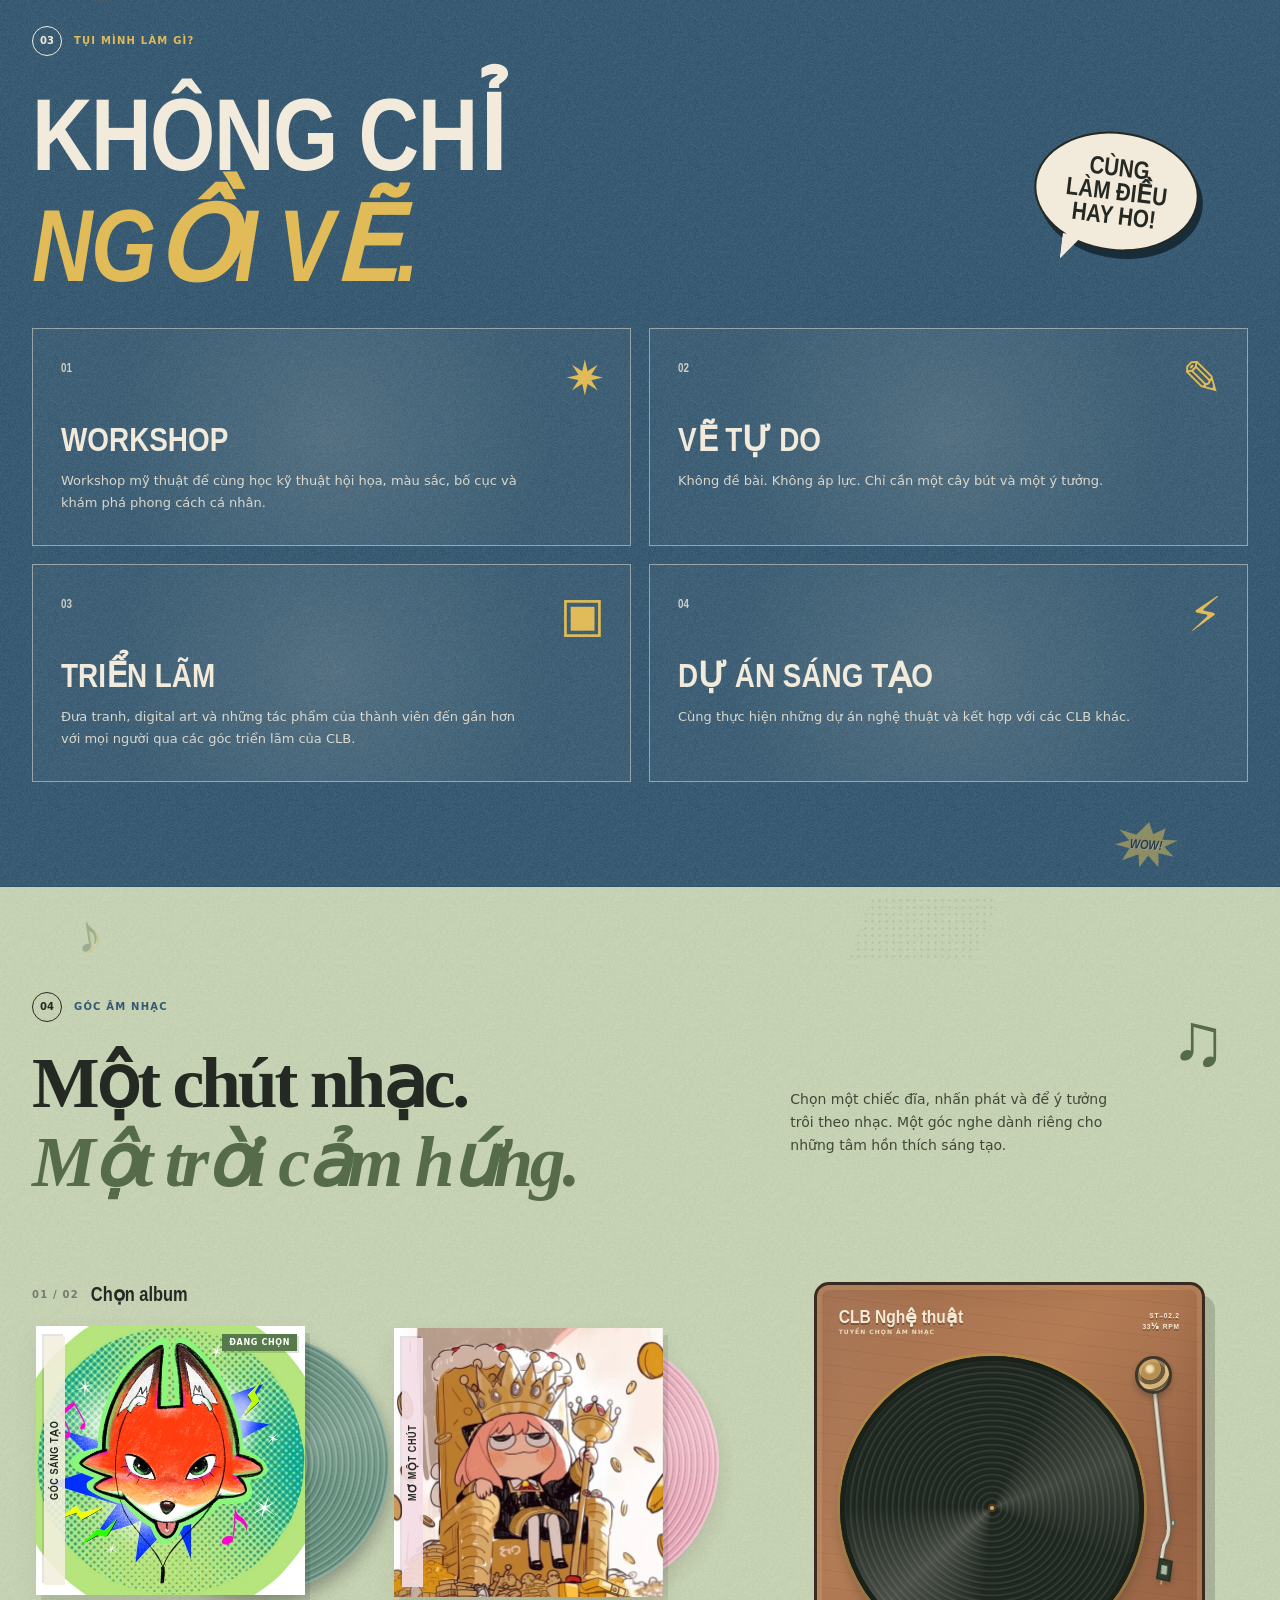
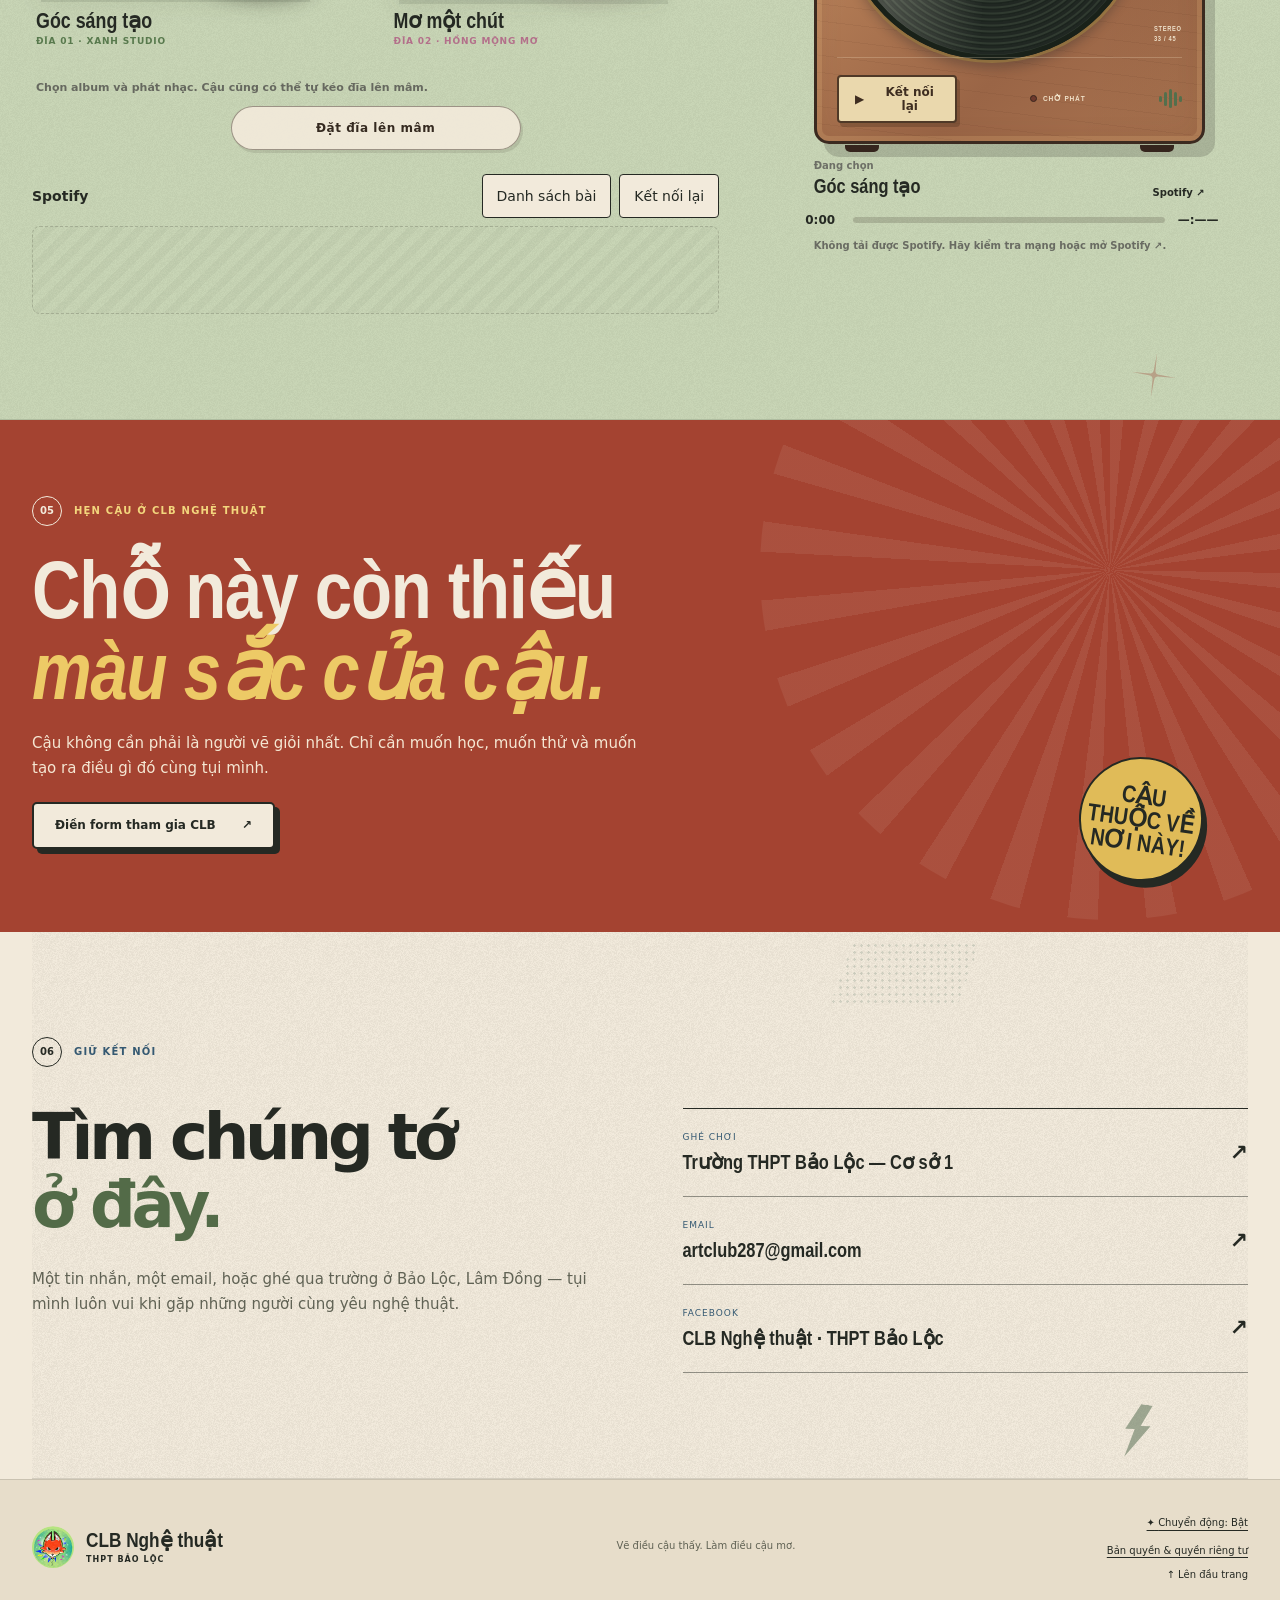
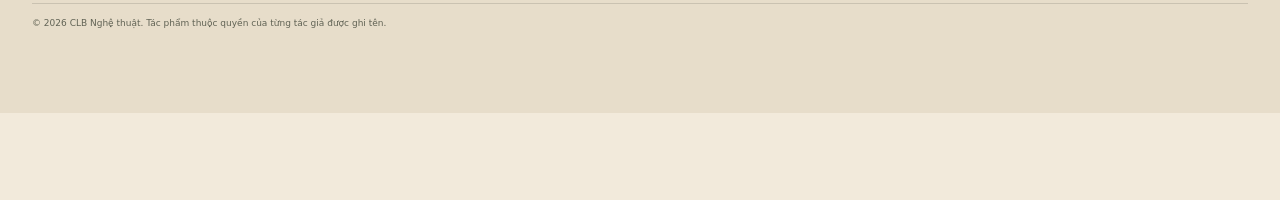
==== commit d8f89f5f: "Add files via upload" ====
--- a/index.html
+++ b/index.html
@@ -122,6 +122,7 @@
 <link rel="stylesheet" href="css/sitewide-zzz.css?v=4.0.0">
 <link rel="stylesheet" href="css/zzz-nav-v4.css?v=4.0.0">
 <link rel="stylesheet" href="css/zzz-art-direction-v6.css?v=6.0.0">
+<link rel="stylesheet" href="css/zzz-v6.1-polish.css?v=6.1.0">
 </head>
 <body><noscript>Trang cần bật JavaScript để đổi ngôn ngữ, chọn đĩa và chạy chuyển động.</noscript>
 <div aria-hidden="true" class="art-intro" data-logo="assets/optimized/logo-new-640-db642e82.webp" id="artIntro">
@@ -314,5 +315,6 @@
 <script type="module" src="js/features/sitewide-zzz.js?v=6.0.0"></script>
 <script type="module" src="js/features/zzz-nav-expansion.js?v=6.0.0"></script>
 <script type="module" src="js/features/zzz-art-direction-v6.js?v=6.0.0"></script>
+<script type="module" src="js/features/zzz-v6.1-polish.js?v=6.1.0"></script>
 </body>
 </html>
--- a/css/tokens.css
+++ b/css/tokens.css
@@ -0,0 +1,23 @@
+/* Shared design tokens: edit colors / type here. */
+:root {
+  --paper: #f2eadb;
+  --paper-2: #e7ddca;
+  --ink: #252923;
+  --muted: #606254;
+  --sage: #b9cba3;
+  --sage-dark: #536b48;
+  --rust: #a44331;
+  --blue: #355972;
+  --dusty: #5d7d91;
+  --mustard: #e0bb58;
+  --pink: #d990a4;
+  --line: #25292326;
+  --body: "DM Sans",system-ui,sans-serif;
+  --editorial: "Fraunces",Georgia,serif;
+  --ease: cubic-bezier(.22,1,.36,1);
+  --spring: cubic-bezier(.22,1.45,.38,1);
+  --motion-ease: cubic-bezier(.16,1,.3,1);
+  --motion-soft: cubic-bezier(.22,.7,.2,1);
+  --gutter: clamp(18px,3vw,32px);
+  --display: "Barlow Condensed","Arial Narrow","Liberation Sans Narrow",sans-serif;
+}
--- a/css/site.css
+++ b/css/site.css
@@ -0,0 +1,3197 @@
+/* V4 core visual components. Historical player/lyrics styles removed. */
+* {
+  box-sizing: border-box;
+}
+
+html {
+  scroll-behavior: smooth;
+  scroll-padding-top: 105px;
+}
+
+body {
+  margin: 0;
+  background: var(--paper);
+  color: var(--ink);
+  font: 16px/1.65 var(--body);
+}
+
+body.no-scroll {
+  overflow: hidden;
+}
+
+a {
+  color: inherit;
+  text-decoration: none;
+}
+
+button, input {
+  font: inherit;
+  color: inherit;
+}
+
+button, a {
+  -webkit-tap-highlight-color: transparent;
+}
+
+button {
+  cursor: pointer;
+}
+
+button:disabled {
+  cursor: wait;
+  opacity: .65;
+}
+
+img {
+  display: block;
+  max-width: 100%;
+}
+
+h1, h2, h3, p {
+  margin-top: 0;
+}
+
+[hidden] {
+  display: none !important;
+}
+
+:focus-visible {
+  outline: 3px solid var(--blue);
+  outline-offset: 5px;
+}
+
+::selection {
+  background: var(--mustard);
+  color: var(--ink);
+}
+
+.skip-link {
+  position: fixed;
+  left: 16px;
+  top: -100px;
+  z-index: 1001;
+  padding: 12px 20px;
+  background: var(--paper);
+  border: 2px solid var(--ink);
+}
+
+.skip-link:focus {
+  top: 16px;
+}
+
+.paper-noise {
+  position: fixed;
+  inset: 0;
+  z-index: 100;
+  pointer-events: none;
+  opacity: .012;
+  background: url("../assets/optimized/paper-grain.png");
+}
+
+.section {
+  width: min(1220px,calc(100% - 64px));
+  margin: auto;
+  padding: 105px 0;
+}
+
+.site-header {
+  position: sticky;
+  top: 12px;
+  z-index: 50;
+  width: min(1250px,calc(100% - 32px));
+  margin: 12px auto 0;
+  display: flex;
+  align-items: center;
+  justify-content: space-between;
+  padding: 11px 14px 11px 18px;
+  background: #f2eadbf0;
+  border: 1px solid var(--line);
+  border-radius: 50px;
+  backdrop-filter: blur(14px);
+}
+
+.brand, .footer-brand {
+  display: flex;
+  align-items: center;
+  gap: 12px;
+  flex-shrink: 0;
+}
+
+.brand-logo {
+  display: grid;
+  place-items: center;
+  width: 42px;
+  height: 42px;
+  border-radius: 50%;
+  overflow: hidden;
+  flex-shrink: 0;
+}
+
+.brand-logo img {
+  width: 107%;
+  max-width: none;
+  height: 107%;
+  object-fit: cover;
+  clip-path: circle(47%);
+}
+
+.brand-copy, .footer-brand>span:last-child {
+  display: grid;
+  line-height: 1.15;
+}
+
+.brand strong, .footer-brand strong {
+  font: 800 21px/1.05 var(--display);
+}
+
+.brand small, .footer-brand small {
+  font: 600 8px/1.2 var(--body);
+  letter-spacing: .13em;
+  margin-top: 5px;
+}
+
+.nav {
+  display: flex;
+  align-items: center;
+  gap: 2px;
+}
+
+.nav a {
+  padding: 10px 9px;
+  font-size: 12px;
+  font-weight: 600;
+  border-radius: 25px;
+  transition: background .2s;
+}
+
+.nav a:hover {
+  background: #b9cba355;
+}
+
+.header-actions {
+  display: flex;
+  gap: 14px;
+  align-items: center;
+}
+
+.header-join {
+  display: flex;
+  gap: 9px;
+  align-items: center;
+  background: var(--ink);
+  color: var(--paper);
+  padding: 10px 15px;
+  border-radius: 30px;
+  font-size: 11px;
+  font-weight: 700;
+  transition: transform .3s var(--spring);
+}
+
+.header-join:hover {
+  transform: translateY(-3px);
+}
+
+.lang-toggle {
+  display: flex;
+  gap: 6px;
+  align-items: center;
+  border: 0;
+  background: none;
+  padding: 10px 2px;
+  font-size: 12px;
+}
+
+.lang-toggle [data-lang-option] {
+  opacity: .5;
+}
+
+.lang-toggle .is-current {
+  color: var(--rust);
+  opacity: 1;
+  font-weight: 800;
+  border-bottom: 2px solid currentColor;
+}
+
+.menu-toggle {
+  display: none;
+  border: 0;
+  background: var(--ink);
+  width: 40px;
+  height: 40px;
+  border-radius: 50%;
+  position: relative;
+}
+
+.menu-toggle span {
+  position: absolute;
+  width: 17px;
+  height: 2px;
+  background: var(--paper);
+  top: 16px;
+  left: 12px;
+  transition: transform .25s;
+}
+
+.menu-toggle span+span {
+  top: 22px;
+}
+
+.menu-toggle[aria-expanded="true"] span:first-child {
+  transform: translateY(3px) rotate(45deg);
+}
+
+.menu-toggle[aria-expanded="true"] span:last-child {
+  transform: translateY(-3px) rotate(-45deg);
+}
+
+.kicker, .section-label {
+  display: flex;
+  align-items: center;
+  gap: 12px;
+  font: 700 10px/1.4 var(--body);
+  letter-spacing: .12em;
+}
+
+.kicker i {
+  width: 36px;
+  height: 1px;
+  background: var(--ink);
+}
+
+.section-label>span {
+  display: grid;
+  place-items: center;
+  width: 30px;
+  height: 30px;
+  border: 1px solid currentColor;
+  border-radius: 50%;
+  flex: 0 0 auto;
+  font-size: 10px;
+  letter-spacing: 0;
+}
+
+.section-label b {
+  color: var(--blue);
+}
+
+.section h2, .join-section h2 {
+  font: 700 clamp(44px,5.5vw,78px)/1.08 var(--display);
+  letter-spacing: -.015em;
+  margin: 22px 0 28px;
+}
+
+.section h2 em, .join-section h2 em {
+  font-style: normal;
+  color: var(--rust);
+}
+
+.hero {
+  display: grid;
+  gap: 52px;
+  align-items: center;
+  padding-top: 75px;
+  padding-bottom: 88px;
+  min-height: 760px;
+}
+
+.hero h1 {
+  font: 800 clamp(66px,7.3vw,107px)/.98 var(--display);
+  letter-spacing: -.018em;
+  margin: 24px 0 28px;
+}
+
+.hero h1 em {
+  color: var(--rust);
+  font-style: italic;
+  text-shadow: 2px 3px 0 #c8b9a466;
+}
+
+.hero-copy>p {
+  max-width: 540px;
+  font-size: 16px;
+  color: var(--muted);
+}
+
+.hero-actions {
+  display: flex;
+  align-items: center;
+  gap: 25px;
+  margin-top: 32px;
+}
+
+.comic-button {
+  display: inline-flex;
+  align-items: center;
+  justify-content: space-between;
+  gap: 26px;
+  padding: 13px 21px;
+  border: 2px solid var(--ink);
+  background: var(--sage);
+  border-radius: 5px;
+  box-shadow: 5px 5px 0 var(--ink);
+  font: 700 12px/1.4 var(--body);
+  transition: transform .35s var(--spring),box-shadow .3s;
+}
+
+.comic-button:hover {
+  transform: translate(-2px,-4px) rotate(-1deg);
+  box-shadow: 7px 9px 0 var(--ink);
+}
+
+.comic-button:active {
+  transform: translate(4px,4px);
+  box-shadow: 1px 1px 0 var(--ink);
+}
+
+.comic-button.light {
+  background: var(--paper);
+  color: var(--ink);
+}
+
+.scribble-link {
+  font-weight: 700;
+  font-size: 12px;
+  text-decoration: underline wavy var(--rust);
+  text-underline-offset: 7px;
+}
+
+.hero-note {
+  display: inline-flex;
+  gap: 8px;
+  font-size: 11px;
+  font-weight: 500;
+  margin-top: 40px;
+  transform: rotate(-2deg);
+}
+
+.hero-note>span:first-child {
+  color: var(--rust);
+}
+
+.hero-stage {
+  position: relative;
+  min-width: 0;
+  min-height: 530px;
+  display: grid;
+  place-items: center;
+  isolation: isolate;
+}
+
+.hero-stage:before {
+  content: "";
+  position: absolute;
+  width: 96%;
+  aspect-ratio: 1;
+  border-radius: 50%;
+  opacity: .24;
+  background: radial-gradient(var(--dusty) 1.5px,transparent 2px);
+  background-size: 9px 9px;
+}
+
+.logo-float {
+  width: min(440px,85%);
+  aspect-ratio: 1;
+  position: relative;
+}
+
+.hero-logo {
+  display: block;
+  width: 100%;
+  height: 100%;
+  border: 0;
+  background: transparent;
+  padding: 0;
+  position: relative;
+  z-index: 5;
+  transition: transform .5s var(--spring);
+}
+
+.hero-logo:hover {
+  transform: rotate(-4deg) scale(1.05);
+}
+
+.hero-logo img {
+  position: absolute;
+  width: 88%;
+  height: 88%;
+  inset: 6%;
+  object-fit: cover;
+  clip-path: circle(47.5%);
+}
+
+.orbit {
+  position: absolute;
+  inset: 0;
+  border-radius: 50%;
+  pointer-events: none;
+}
+
+.orbit-one {
+  border: 2px dashed var(--rust);
+}
+
+.orbit-two {
+  inset: -5%;
+  border: 2px solid transparent;
+  border-top-color: var(--blue);
+  border-right-color: var(--mustard);
+}
+
+.orbit-dots {
+  position: absolute;
+  inset: -9%;
+  border: 1px solid #35597233;
+  border-radius: 50%;
+  pointer-events: none;
+}
+
+.orbit-dots:before, .orbit-dots:after {
+  content: "";
+  position: absolute;
+  width: 10px;
+  height: 10px;
+  border-radius: 50%;
+  background: var(--rust);
+  left: 46%;
+  top: -5px;
+}
+
+.orbit-dots:after {
+  top: auto;
+  bottom: -5px;
+  background: var(--blue);
+}
+
+.tap-label {
+  position: absolute;
+  right: -3%;
+  bottom: 5%;
+  background: var(--mustard);
+  border: 2px solid var(--ink);
+  box-shadow: 4px 4px 0 var(--ink);
+  padding: 9px 13px;
+  font: 800 19px/1 var(--display);
+  transform: rotate(-8deg);
+  white-space: nowrap;
+}
+
+.comic-ray {
+  position: absolute;
+  width: 145px;
+  height: 85px;
+  clip-path: polygon(0 45%,74% 0,56% 40%,100% 55%,53% 66%,72% 100%);
+  pointer-events: none;
+  z-index: 1;
+}
+
+.ray-a {
+  left: 0;
+  top: 14%;
+  background: var(--dusty);
+  --float-rotate: 12deg;
+}
+
+.ray-b {
+  right: -1%;
+  bottom: 12%;
+  background: var(--pink);
+  --float-rotate: -18deg;
+}
+
+.comic-spark, .comic-note {
+  position: absolute;
+  font: 800 54px/1 var(--display);
+  pointer-events: none;
+  z-index: 6;
+}
+
+.spark-a {
+  right: 4%;
+  top: 6%;
+  color: var(--rust);
+  --float-rotate: -9deg;
+}
+
+.spark-b {
+  left: 3%;
+  bottom: 13%;
+  color: var(--mustard);
+  --float-rotate: -12deg;
+}
+
+.note-a {
+  left: 2%;
+  top: 29%;
+  color: var(--blue);
+  --float-rotate: 12deg;
+}
+
+.comic-bubble {
+  position: absolute;
+  z-index: 7;
+  background: var(--paper);
+  border: 2px solid var(--ink);
+  box-shadow: 4px 5px 0 var(--ink);
+  font: 800 22px/1 var(--display);
+  padding: 12px 17px;
+  pointer-events: none;
+  opacity: 0;
+  transition: opacity .3s,transform .75s var(--spring);
+}
+
+.bubble-one {
+  top: 2%;
+  left: 0;
+  transform: translate(85px,110px) scale(.1) rotate(24deg);
+}
+
+.bubble-two {
+  right: 0;
+  top: 28%;
+  transform: translate(-95px,65px) scale(.1) rotate(-20deg);
+}
+
+.logo-open .bubble-one {
+  opacity: 1;
+  transform: rotate(-9deg);
+}
+
+.logo-open .bubble-two {
+  opacity: 1;
+  transform: rotate(8deg);
+  transition-delay: .08s;
+}
+
+.mascot-card {
+  position: absolute;
+  z-index: 10;
+  bottom: -4%;
+  width: min(380px,95%);
+  background: var(--paper);
+  border: 2px solid var(--ink);
+  padding: 24px;
+  box-shadow: 8px 8px 0 var(--ink);
+  visibility: hidden;
+  opacity: 0;
+  transform: translate(-20px,35px) rotate(-5deg) scale(.75);
+  transition: opacity .25s,transform .7s var(--spring),visibility .4s;
+}
+
+.logo-open .mascot-card {
+  visibility: visible;
+  opacity: 1;
+}
+
+.mascot-card h2 {
+  font: 700 34px/1.05 var(--display);
+  margin: 12px 0;
+}
+
+.mascot-card p {
+  font-size: 12px;
+}
+
+.mini-label {
+  font-size: 9px;
+  letter-spacing: .12em;
+  color: var(--blue);
+}
+
+.mascot-close {
+  position: absolute;
+  top: 3px;
+  right: 5px;
+  width: 35px;
+  height: 35px;
+  border: 0;
+  background: none;
+  font-size: 26px;
+}
+
+.mascot-tags {
+  display: flex;
+  gap: 8px;
+}
+
+.mascot-tags span {
+  border: 1px solid var(--ink);
+  padding: 4px 10px;
+  font: 700 14px var(--display);
+  background: var(--sage);
+}
+
+.ticker {
+  border-block: 2px solid var(--ink);
+  background: var(--mustard);
+}
+
+.ticker-track {
+  display: flex;
+  width: max-content;
+}
+
+.ticker-track>span {
+  flex-shrink: 0;
+  padding: 10px 16px;
+  white-space: nowrap;
+  font: 700 24px/1.2 var(--display);
+  letter-spacing: .07em;
+}
+
+.panel-paper {
+  position: relative;
+}
+
+.about-grid {
+  display: grid;
+  gap: 80px;
+  margin-top: 12px;
+}
+
+.about h2 {
+  font-family: var(--editorial);
+  font-size: clamp(38px,4.3vw,62px);
+  line-height: 1.18;
+  letter-spacing: -.04em;
+}
+
+.about h2 em {
+  font-style: italic;
+}
+
+.about-copy {
+  padding-top: 22px;
+}
+
+.lead {
+  font-size: 19px;
+  line-height: 1.7;
+}
+
+.about-copy p:not(.lead) {
+  color: var(--muted);
+  font-size: 14px;
+}
+
+.values {
+  display: grid;
+  gap: 20px;
+  margin-top: 55px;
+}
+
+.values article {
+  border: 1.5px solid var(--ink);
+  padding: 23px;
+  position: relative;
+  background: #eee3cd;
+  box-shadow: 5px 5px 0 #25292319;
+  transition: translate .45s var(--spring),box-shadow .4s;
+}
+
+.values article:nth-child(2) {
+  background: #dce5cd;
+}
+
+.values article:nth-child(3) {
+  background: #d7e0df;
+}
+
+.values article:hover {
+  translate: 0 -9px;
+  box-shadow: 7px 12px 0 #25292320;
+}
+
+.values article>span {
+  font: 700 12px var(--display);
+  color: var(--rust);
+}
+
+.values h3 {
+  font: 700 29px/1.15 var(--display);
+  margin: 48px 0 10px;
+}
+
+.values p {
+  font-size: 13px;
+  color: var(--muted);
+  margin: 0;
+}
+
+.values i {
+  position: absolute;
+  top: 12px;
+  right: 20px;
+  font-size: 36px;
+  font-style: normal;
+  color: var(--blue);
+}
+
+.panel-wall, .panel-blue, .panel-music {
+  width: 100%;
+  padding-inline: max(32px,calc((100% - 1220px)/2));
+}
+
+.panel-wall {
+  background: var(--paper-2);
+  border-block: 1px solid var(--line);
+  position: relative;
+}
+
+.panel-wall:before {
+  content: "";
+  position: absolute;
+  inset: 0;
+  opacity: .33;
+  pointer-events: none;
+  background-image: linear-gradient(#25292312 1px,transparent 1px),linear-gradient(90deg,#25292312 1px,transparent 1px);
+  background-size: 28px 28px;
+}
+
+.section-heading {
+  display: flex;
+  align-items: end;
+  justify-content: space-between;
+  gap: 50px;
+  position: relative;
+}
+
+.gallery-section h2 {
+  font-family: var(--editorial);
+  font-size: clamp(42px,5.2vw,73px);
+  line-height: 1.08;
+  letter-spacing: -.055em;
+}
+
+.gallery-section h2 em {
+  color: var(--blue);
+  font-style: italic;
+}
+
+.section-heading>p {
+  max-width: 350px;
+  font-size: 14px;
+  color: var(--muted);
+}
+
+.filters {
+  position: relative;
+  display: flex;
+  gap: 9px;
+  flex-wrap: wrap;
+  margin: 10px 0 40px;
+}
+
+.filter {
+  padding: 8px 16px;
+  border: 1px solid var(--ink);
+  border-radius: 25px;
+  background: transparent;
+  font-size: 11px;
+  font-weight: 600;
+  transition: background .25s,translate .3s var(--spring);
+}
+
+.filter.active {
+  background: var(--ink);
+  color: var(--paper);
+}
+
+.filter:hover {
+  translate: 0 -3px;
+}
+
+.exhibition-wall {
+  display: grid;
+  grid-template-columns: repeat(3,minmax(0,1fr));
+  gap: 28px;
+  align-items: start;
+  position: relative;
+  min-height: 330px;
+}
+
+.gallery-card {
+  display: block;
+  width: 100%;
+  text-align: left;
+  padding: 12px 12px 22px;
+  border: 1px solid #25292355;
+  border-radius: 0;
+  background: #f8f0df;
+  box-shadow: 7px 9px 0 #25292312;
+  position: relative;
+  transform: rotate(-2deg);
+  transition: transform .5s var(--spring),box-shadow .4s;
+}
+
+.gallery-card:before {
+  content: "";
+  position: absolute;
+  left: calc(50% - 28px);
+  top: -10px;
+  width: 56px;
+  height: 22px;
+  background: #c3b999cc;
+  transform: rotate(-5deg);
+  z-index: 2;
+}
+
+.gallery-card:nth-child(2n) {
+  transform: rotate(2deg);
+  margin-top: 20px;
+}
+
+.gallery-card:hover {
+  transform: translateY(-8px) rotate(0);
+  box-shadow: 10px 17px 0 #25292315;
+}
+
+.gallery-card>img {
+  width: 100%;
+  aspect-ratio: 4/3;
+  object-fit: contain;
+}
+
+.gallery-info {
+  padding-top: 12px;
+}
+
+.gallery-info h3 {
+  font: 700 22px/1.15 var(--display);
+  margin-bottom: 4px;
+}
+
+.gallery-info p {
+  font-size: 10px;
+  line-height: 1.6;
+  color: var(--muted);
+  margin: 0;
+}
+
+.placeholder-art {
+  display: grid;
+  place-content: center;
+  aspect-ratio: 1;
+  background: var(--sage);
+  text-align: center;
+  font: 800 66px/.95 var(--display);
+  color: var(--sage-dark);
+}
+
+.gallery-hint {
+  text-align: right;
+  font-size: 11px;
+  color: var(--muted);
+  margin: 24px 0 0;
+}
+
+.panel-blue {
+  background: var(--blue);
+  color: var(--paper);
+  position: relative;
+}
+
+.panel-blue .section-label b {
+  color: var(--mustard);
+}
+
+.activity-title {
+  display: flex;
+  align-items: center;
+  justify-content: space-between;
+  gap: 30px;
+}
+
+.activity-title h2 {
+  min-width: 0;
+  flex: 1;
+  overflow-wrap: break-word;
+  text-transform: uppercase;
+  font-size: clamp(64px,8vw,110px);
+  font-weight: 800;
+}
+
+.activity-title h2 em {
+  color: var(--mustard);
+  font-style: italic;
+}
+
+.speech {
+  flex-shrink: 0;
+  padding: 22px 30px;
+  background: var(--paper);
+  border: 2px solid var(--ink);
+  color: var(--ink);
+  border-radius: 50%;
+  font: 800 25px/.95 var(--display);
+  transform: rotate(7deg);
+  position: relative;
+  margin-right: 4%;
+  text-align: center;
+  box-shadow: 5px 7px 0 #182c3a;
+}
+
+.speech:after {
+  content: "";
+  position: absolute;
+  left: 20%;
+  bottom: -16px;
+  width: 20px;
+  height: 26px;
+  clip-path: polygon(0 0,100% 0,0 100%);
+  background: var(--paper);
+}
+
+.activity-grid {
+  display: grid;
+  grid-template-columns: repeat(2,minmax(0,1fr));
+  gap: 18px;
+}
+
+.activity-card {
+  padding: 25px 28px;
+  border: 1px solid #f2eadb80;
+  position: relative;
+  overflow: hidden;
+  background: #f2eadb08;
+  transition: translate .5s var(--spring),background .35s,color .35s;
+}
+
+.activity-card:hover {
+  translate: 0 -7px;
+  background: var(--paper);
+  color: var(--ink);
+}
+
+.activity-card>b {
+  font: 600 12px var(--display);
+  opacity: .8;
+}
+
+.activity-card .icon {
+  position: absolute;
+  right: 25px;
+  top: 10px;
+  color: var(--mustard);
+  font-size: 48px;
+}
+
+.activity-card h3 {
+  font: 700 34px/1.1 var(--display);
+  margin: 40px 0 12px;
+}
+
+.activity-card p {
+  max-width: 460px;
+  font-size: 13px;
+  line-height: 1.7;
+  opacity: .86;
+  margin-bottom: 6px;
+}
+
+.panel-music {
+  --room: #c7d4b4;
+  --room-accent: #566b4a;
+  background: var(--room);
+  transition: background-color .75s ease;
+}
+
+.panel-music[data-theme="pink"] {
+  --room: #e8c5cd;
+  --room-accent: #8e425c;
+}
+
+.music-top {
+  display: grid;
+  grid-template-columns: 1.4fr 1fr;
+  gap: 60px;
+  align-items: center;
+  margin-bottom: 46px;
+}
+
+.music-copy h2 {
+  font-family: var(--editorial);
+  font-size: clamp(42px,5.6vw,77px);
+  line-height: 1.1;
+  letter-spacing: -.045em;
+  margin-bottom: 0;
+}
+
+.music-copy h2 em {
+  color: var(--room-accent);
+  font-style: italic;
+  transition: color .7s;
+}
+
+.music-intro {
+  position: relative;
+  padding-left: 24px;
+}
+
+.music-intro p {
+  font-size: 14px;
+  max-width: 340px;
+  margin-top: 65px;
+  color: #414838;
+}
+
+.music-doodle {
+  position: absolute;
+  right: 22px;
+  top: -20px;
+  font: 600 74px/1 var(--editorial);
+  color: var(--room-accent);
+}
+
+.groove {
+  position: absolute;
+  inset: 12%;
+  border: 1px solid #f2eadb26;
+  border-radius: 50%;
+}
+
+.text-button {
+  background: none;
+  border: 0;
+  padding: 5px 0;
+  font-size: 10px;
+  text-decoration: underline;
+  text-underline-offset: 4px;
+  text-align: left;
+}
+
+.join-section {
+  position: relative;
+  overflow: hidden;
+  background: var(--rust);
+  color: var(--paper);
+}
+
+.join-inner {
+  width: min(1220px,calc(100% - 64px));
+  margin: auto;
+  padding: 100px 0 110px;
+  position: relative;
+  z-index: 2;
+}
+
+.join-section .section-label b {
+  color: #f3d67d;
+}
+
+.join-section h2 {
+  font-size: clamp(70px,8vw,113px);
+  font-weight: 800;
+  line-height: 1.02;
+  max-width: 1040px;
+}
+
+.join-section h2 em {
+  color: #edca66;
+  font-style: italic;
+}
+
+.join-inner>p {
+  max-width: 610px;
+  font-size: 15px;
+  color: #f5e7d3;
+  margin: 0 0 28px;
+}
+
+.join-burst {
+  position: absolute;
+  width: 700px;
+  aspect-ratio: 1;
+  right: -180px;
+  top: -200px;
+  border-radius: 50%;
+  opacity: .08;
+  background: repeating-conic-gradient(#f2eadb 0 5deg,transparent 5deg 13deg);
+}
+
+.join-sticker {
+  position: absolute;
+  right: 6%;
+  bottom: 10%;
+  width: 124px;
+  height: 124px;
+  border-radius: 50%;
+  display: grid;
+  place-content: center;
+  text-align: center;
+  border: 2px solid var(--ink);
+  background: var(--mustard);
+  color: var(--ink);
+  font: 800 24px/.98 var(--display);
+  box-shadow: 5px 6px 0 var(--ink);
+  transform: rotate(8deg);
+  z-index: 3;
+}
+
+.contact-grid {
+  display: grid;
+  gap: 85px;
+  margin-top: 15px;
+}
+
+.contact h2 {
+  font-family: var(--body);
+  font-size: clamp(43px,5vw,67px);
+  font-weight: 600;
+  letter-spacing: -.065em;
+  line-height: 1.05;
+}
+
+.contact h2 em {
+  color: var(--sage-dark);
+}
+
+.contact .lead {
+  font-size: 15px;
+  color: var(--muted);
+}
+
+.contact-list {
+  border-top: 1.5px solid var(--ink);
+  margin-top: 26px;
+}
+
+.contact-list a {
+  display: grid;
+  gap: 4px;
+  padding: 21px 0;
+  border-bottom: 1px solid #25292377;
+}
+
+.contact-list a:hover {
+  padding-left: 12px;
+  background: #b9cba326;
+}
+
+.contact-list span {
+  grid-column: 1;
+  font-size: 9px;
+  letter-spacing: .11em;
+  color: var(--blue);
+}
+
+.contact-list strong {
+  grid-column: 1;
+  font: 600 20px/1.3 var(--display);
+}
+
+.contact-list b {
+  grid-column: 2;
+  grid-row: 1 / 3;
+  align-self: center;
+  font-size: 22px;
+}
+
+.footer {
+  display: grid;
+  grid-template-columns: 1.2fr 1fr auto;
+  gap: 20px;
+  align-items: center;
+  padding: 30px max(32px,calc((100% - 1220px)/2));
+  background: var(--paper-2);
+  border-top: 1px solid var(--line);
+}
+
+.footer>p {
+  font-size: 10px;
+  margin: 0;
+  color: var(--muted);
+}
+
+.footer>small {
+  grid-column: 1 / -1;
+  font-size: 9px;
+  color: var(--muted);
+  padding-top: 12px;
+  border-top: 1px solid var(--line);
+}
+
+.footer-tools {
+  display: grid;
+  gap: 7px;
+  justify-items: end;
+}
+
+.footer-tools a {
+  font-size: 10px;
+}
+
+.lightbox {
+  border: 0;
+  width: min(950px,91vw);
+  max-width: none;
+  background: transparent;
+  color: var(--paper);
+  padding: 0;
+  overflow: visible;
+}
+
+.lightbox::backdrop {
+  background: #181c18ed;
+  backdrop-filter: blur(6px);
+}
+
+.lightbox figure {
+  margin: 0;
+}
+
+.lightbox img {
+  margin: auto;
+  max-height: 79vh;
+  width: auto;
+  max-width: 100%;
+  border: 8px solid var(--paper);
+  object-fit: contain;
+}
+
+.lightbox figcaption {
+  font-size: 12px;
+  text-align: center;
+  margin-top: 14px;
+}
+
+.lightbox-close {
+  position: fixed;
+  top: 15px;
+  right: 15px;
+  width: 42px;
+  height: 42px;
+  border: 0;
+  border-radius: 50%;
+  background: var(--paper);
+  color: var(--ink);
+  font-size: 28px;
+}
+
+@media (min-width:1450px) {
+.hero {
+  min-height: 820px;
+}
+}
+
+@media (max-width:1080px) {
+.nav a {
+  padding: 10px 6px;
+  font-size: 11px;
+}
+
+.header-actions {
+  gap: 10px;
+}
+
+.header-join {
+  display: none;
+}
+
+.hero {
+  gap: 30px;
+  min-height: 680px;
+}
+
+.hero-stage {
+  min-height: 440px;
+}
+
+.hero h1 {
+  font-size: clamp(66px,8.5vw,91px);
+}
+
+.music-copy h2 {
+  font-size: 58px;
+}
+}
+
+@media (max-width:800px) {
+.section {
+  padding: 75px 0;
+}
+
+.site-header {
+  top: 8px;
+  margin-top: 8px;
+  padding: 9px 12px;
+}
+
+.nav {
+  display: none;
+  position: absolute;
+  top: calc(100% + 9px);
+  left: 0;
+  right: 0;
+  padding: 12px;
+  background: var(--paper);
+  border: 1px solid var(--ink);
+  border-radius: 16px;
+  box-shadow: 5px 7px 0 #25292320;
+}
+
+.nav.open {
+  display: grid;
+  grid-template-columns: 1fr 1fr;
+  gap: 6px;
+}
+
+.nav a {
+  padding: 13px;
+  font-size: 13px;
+}
+
+.menu-toggle {
+  display: block;
+}
+
+.header-actions {
+  gap: 15px;
+}
+
+.hero {
+  gap: 10px;
+  padding-top: 48px;
+}
+
+.hero h1 {
+  max-width: 700px;
+  font-size: clamp(62px,12vw,95px);
+}
+
+.hero-copy>p {
+  max-width: 650px;
+}
+
+.hero-note {
+  margin-top: 32px;
+}
+
+.hero-stage {
+  margin: auto;
+}
+
+.hero-stage:before {
+  width: 85%;
+}
+
+.logo-float {
+  max-width: 380px;
+}
+
+.about-grid, .contact-grid {
+  gap: 5px;
+}
+
+.about h2 {
+  font-size: 51px;
+  max-width: 650px;
+}
+
+.about-copy {
+  padding-top: 0;
+}
+
+.lead {
+  font-size: 17px;
+}
+
+.values {
+  gap: 13px;
+  margin-top: 32px;
+}
+
+.values article {
+  padding: 17px;
+}
+
+.values h3 {
+  font-size: 26px;
+}
+
+.values p {
+  font-size: 11px;
+}
+
+.section-heading {
+  gap: 25px;
+}
+
+.section-heading>p {
+  max-width: 230px;
+  font-size: 12px;
+}
+
+.exhibition-wall {
+  gap: 18px;
+  grid-template-columns: repeat(2,minmax(0,1fr));
+}
+
+.gallery-section h2 {
+  font-size: 52px;
+}
+
+.activity-title h2 {
+  font-size: clamp(56px,10vw,83px);
+}
+
+.music-top {
+  gap: 22px;
+  margin-bottom: 34px;
+}
+
+.music-copy h2 {
+  font-size: 51px;
+}
+
+.music-intro {
+  padding-left: 0;
+}
+
+.music-intro p {
+  font-size: 12px;
+}
+
+.join-inner {
+  padding: 80px 0;
+}
+
+.join-sticker {
+  width: 95px;
+  height: 95px;
+  font-size: 20px;
+  right: -25px;
+  bottom: 55px;
+}
+
+.join-inner>p {
+  max-width: 80%;
+}
+
+.contact-list {
+  margin-top: 15px;
+}
+
+.footer {
+  padding: 28px 20px;
+  grid-template-columns: 1fr auto;
+}
+
+.footer>p {
+  grid-column: 1 / -1;
+  grid-row: 2;
+}
+}
+
+@media (max-width:500px) {
+html {
+  scroll-padding-top: 90px;
+}
+
+.section {
+  width: calc(100% - 36px);
+  padding: 64px 0;
+}
+
+.brand small {
+  letter-spacing: .11em;
+}
+
+.lang-toggle {
+  font-size: 10px;
+  gap: 4px;
+}
+
+.menu-toggle {
+  width: 35px;
+  height: 35px;
+}
+
+.menu-toggle span {
+  left: 9px;
+  top: 14px;
+}
+
+.menu-toggle span+span {
+  top: 20px;
+}
+
+.kicker {
+  font-size: 8px;
+  gap: 8px;
+  letter-spacing: .08em;
+}
+
+.kicker i {
+  width: 23px;
+}
+
+.hero {
+  padding-top: 40px;
+  padding-bottom: 55px;
+}
+
+.hero h1 {
+  margin: 22px 0;
+}
+
+.hero-copy>p {
+  line-height: 1.75;
+}
+
+.hero-actions {
+  margin-top: 25px;
+  flex-wrap: wrap;
+}
+
+.comic-button {
+  padding: 12px 15px;
+  font-size: 11px;
+  gap: 18px;
+}
+
+.scribble-link {
+  font-size: 11px;
+}
+
+.hero-note {
+  margin-top: 27px;
+}
+
+.hero-stage {
+  min-height: 365px;
+}
+
+.spark-a, .spark-b, .note-a {
+  font-size: 39px;
+}
+
+.spark-a {
+  top: 5%;
+  right: 4%;
+}
+
+.note-a {
+  left: 1%;
+}
+
+.tap-label {
+  font-size: 16px;
+  padding: 7px 9px;
+}
+
+.comic-bubble {
+  font-size: 17px;
+  padding: 9px 12px;
+}
+
+.ticker-track>span {
+  font-size: 20px;
+  padding-block: 9px;
+}
+
+.section-label {
+  font-size: 9px;
+  gap: 10px;
+}
+
+.about-copy .lead {
+  font-size: 16px;
+}
+
+.about-copy p:not(.lead) {
+  font-size: 13px;
+}
+
+.values {
+  gap: 18px;
+}
+
+.values article {
+  padding: 20px;
+}
+
+.values h3 {
+  font-size: 29px;
+  margin-top: 30px;
+}
+
+.values p {
+  font-size: 12px;
+}
+
+.panel-wall, .panel-blue, .panel-music {
+  width: 100%;
+  padding-inline: 18px;
+}
+
+.section-heading {
+  flex-direction: column;
+  align-items: start;
+  gap: 0;
+}
+
+.section-heading>p {
+  max-width: 100%;
+  font-size: 13px;
+}
+
+.gallery-section h2 {
+  font-size: 46px;
+}
+
+.exhibition-wall {
+  gap: 14px;
+  min-height: 235px;
+}
+
+.gallery-card {
+  padding: 7px 7px 17px;
+}
+
+.gallery-info h3 {
+  font-size: 21px;
+}
+
+.gallery-info p {
+  font-size: 8px;
+}
+
+.gallery-card:before {
+  width: 40px;
+  left: calc(50% - 20px);
+  height: 16px;
+  top: -6px;
+}
+
+.filter {
+  font-size: 10px;
+  padding: 7px 11px;
+}
+
+.filters {
+  gap: 6px;
+  margin-bottom: 30px;
+}
+
+.placeholder-art {
+  font-size: 48px;
+}
+
+.gallery-hint {
+  text-align: left;
+  font-size: 9px;
+}
+
+.speech {
+  margin: 0;
+}
+
+.activity-grid {
+  grid-template-columns: 1fr;
+}
+
+.activity-card {
+  padding: 22px;
+}
+
+.activity-card h3 {
+  font-size: 32px;
+  margin-top: 31px;
+}
+
+.music-top {
+  grid-template-columns: 1fr;
+  gap: 17px;
+}
+
+.music-intro p {
+  margin-top: 0;
+  max-width: 83%;
+  font-size: 12px;
+}
+
+.music-doodle {
+  right: 2px;
+  top: -6px;
+  font-size: 57px;
+}
+
+.join-inner {
+  width: calc(100% - 36px);
+  padding: 64px 0 72px;
+}
+
+.join-inner>p {
+  font-size: 13px;
+}
+
+.contact h2 {
+  font-size: 46px;
+}
+
+.contact .lead {
+  font-size: 13px;
+}
+
+.contact-grid {
+  gap: 15px;
+}
+
+.contact-list strong {
+  font-size: 21px;
+}
+
+.footer {
+  padding: 23px 18px;
+  gap: 14px;
+}
+
+.footer-brand small {
+  font-size: 7px;
+}
+}
+
+.reveal, .js-reveal, .js-reveal.in-view {
+  opacity: 1;
+  transform: none;
+}
+
+.js-reveal {
+  opacity: 1;
+}
+
+[data-motion="off"] .js-reveal {
+  opacity: 1;
+}
+
+[data-motion="full"] .logo-float {
+  animation: logo-breathe 6.2s ease-in-out infinite;
+}
+
+[data-motion="full"] .orbit-one {
+  animation: orbit-spin 19s linear infinite;
+}
+
+[data-motion="full"] .orbit-two {
+  animation: orbit-spin 31s linear infinite reverse;
+}
+
+[data-motion="full"] .orbit-dots {
+  animation: orbit-spin 13s linear infinite;
+}
+
+[data-motion="full"] .float-doodle {
+  animation: float-doodle 5.8s ease-in-out infinite;
+}
+
+[data-motion="full"] .float-doodle:nth-child(2n) {
+  animation-duration: 7.5s;
+  animation-delay: -2.4s;
+}
+
+[data-motion="full"] .ticker-track {
+  animation: ticker-slide 30s linear infinite;
+}
+
+[data-motion="full"] .values i {
+  animation: icon-drift 6s ease-in-out infinite;
+}
+
+[data-motion="full"] .activity-card .icon {
+  animation: icon-drift 5.4s ease-in-out infinite;
+}
+
+[data-motion="full"] .speech, [data-motion="full"] .join-sticker {
+  animation: sticker-sway 6s ease-in-out infinite;
+}
+
+[data-motion="full"] .music-doodle {
+  animation: note-drift 4.5s ease-in-out infinite;
+}
+
+[data-motion="full"] .hero-note>span:first-child {
+  display: inline-block;
+  animation: orbit-spin 18s linear infinite;
+}
+
+[data-motion="full"] .join-burst {
+  animation: orbit-spin 120s linear infinite;
+}
+
+[data-motion="full"] [data-ambient].ambient-paused, [data-motion="full"] [data-ambient].ambient-paused :is(.orbit,.orbit-dots,.ticker-track,.icon,i) {
+  animation-play-state: paused;
+}
+
+[data-page-hidden="true"] *, [data-page-hidden="true"] *::before, [data-page-hidden="true"] *::after {
+  animation-play-state: paused !important;
+}
+
+@keyframes logo-breathe {
+  0%,
+100% {
+    transform: translate3d(0,3px,0) rotate(-1.2deg);
+  }
+  50% {
+    transform: translate3d(0,var(--float-up,-14px),0) rotate(1.2deg);
+  }
+}
+
+@keyframes float-doodle {
+  0%,
+100% {
+    transform: translate3d(0,5px,0) rotate(var(--float-rotate,-6deg));
+  }
+  50% {
+    transform: translate3d(4px,var(--float-up,-12px),0) rotate(calc(var(--float-rotate,-6deg) + 9deg));
+  }
+}
+
+@keyframes icon-drift {
+  0%,
+100% {
+    transform: translate3d(0,3px,0) rotate(-7deg);
+  }
+  50% {
+    transform: translate3d(0,-7px,0) rotate(9deg);
+  }
+}
+
+@keyframes sticker-sway {
+  0%,
+100% {
+    transform: translate3d(0,2px,0) rotate(5deg);
+  }
+  50% {
+    transform: translate3d(0,-10px,0) rotate(-3deg);
+  }
+}
+
+@keyframes note-drift {
+  0%,
+100% {
+    transform: translate3d(0,4px,0) rotate(-12deg);
+  }
+  50% {
+    transform: translate3d(6px,-12px,0) rotate(8deg);
+  }
+}
+
+@keyframes orbit-spin {
+  to {
+    transform: rotate(360deg);
+  }
+}
+
+@keyframes ticker-slide {
+  to {
+    transform: translateX(-50%);
+  }
+}
+
+.motion-card, .gallery-card.motion-card {
+  --rx: 0deg;
+  --ry: 0deg;
+  --rest: 0deg;
+  --lift: 0px;
+  transform: perspective(1000px) rotateX(var(--rx)) rotateY(var(--ry));
+  rotate: var(--rest);
+  translate: 0 var(--lift);
+  transition: rotate .6s var(--motion-ease),translate .5s var(--motion-ease),box-shadow .5s var(--motion-ease),background .4s,color .4s;
+  backface-visibility: hidden;
+}
+
+.gallery-card.motion-card {
+  --rest: -2deg;
+}
+
+.gallery-card.motion-card:nth-child(2n) {
+  --rest: 2deg;
+}
+
+.gallery-card.motion-card:nth-child(3n) {
+  --rest: -1deg;
+}
+
+.motion-card:hover, .motion-card:focus-visible {
+  --lift: -7px;
+}
+
+.gallery-card.motion-card:hover, .gallery-card.motion-card:focus-visible {
+  --rest: 0deg;
+  transform: perspective(1000px) rotateX(var(--rx)) rotateY(var(--ry));
+}
+
+.activity-card.motion-card:hover, .values .motion-card:hover {
+  translate: 0 var(--lift);
+}
+
+.activity-card.motion-card {
+  background: radial-gradient(circle at var(--shine-x,50%) var(--shine-y,50%),#f2eadb20,transparent 70%),#f2eadb08;
+}
+
+.activity-card.motion-card:hover {
+  background-color: var(--paper);
+}
+
+.gallery-card {
+  overflow: visible;
+}
+
+.gallery-card img {
+  transition: filter .5s,scale .75s var(--motion-ease);
+}
+
+@media (any-hover:hover) and (any-pointer:fine) {
+.gallery-card:hover img {
+  scale: 1.025;
+  filter: saturate(1.07);
+}
+
+.hero-logo:hover {
+  transform: scale(1.035) rotate(-3deg);
+}
+
+.hero-logo:hover .tap-label {
+  transform: translateY(-4px) rotate(7deg);
+}
+}
+
+.motion-button {
+  --mx: 0px;
+  --my: 0px;
+  --hover-y: 0px;
+  transform: translate3d(var(--mx),var(--my),0);
+  translate: 0 var(--hover-y);
+  transition: translate .45s var(--motion-ease),box-shadow .45s var(--motion-ease),background-color .35s,color .35s;
+}
+
+.motion-button:hover, .motion-button:focus-visible {
+  --hover-y: -4px;
+  transform: translate3d(var(--mx),var(--my),0);
+  translate: 0 var(--hover-y);
+}
+
+.motion-button:active {
+  --hover-y: 1px;
+  box-shadow: 1px 2px 0 var(--ink);
+}
+
+.comic-button b, .header-join b, .contact-list a b {
+  display: inline-block;
+  transition: transform .5s var(--motion-ease);
+}
+
+.comic-button:hover b, .header-join:hover b, .contact-list a:hover b {
+  transform: translate(3px,-3px) rotate(5deg);
+}
+
+.nav a {
+  position: relative;
+}
+
+.nav a::after {
+  content: "";
+  position: absolute;
+  left: 12px;
+  right: 12px;
+  height: 2px;
+  bottom: 5px;
+  background: var(--rust);
+  transform: scaleX(0);
+  transform-origin: left;
+  transition: transform .4s var(--motion-ease);
+}
+
+.nav a:hover::after, .nav a:focus-visible::after, .nav a[aria-current="location"]::after {
+  transform: scaleX(1);
+}
+
+.hero-logo, .mascot-card, .comic-bubble, .tap-label {
+  transition-timing-function: var(--motion-ease);
+}
+
+.tap-label {
+  transition: transform .7s var(--motion-ease);
+}
+
+.contact-list a {
+  transition: padding .5s var(--motion-ease),background .4s;
+}
+
+.motion-dock {
+  position: fixed;
+  left: 16px;
+  bottom: max(12px,env(safe-area-inset-bottom));
+  z-index: 62;
+  font: 600 11px/1.5 var(--body);
+}
+
+.motion-dock>summary {
+  display: flex;
+  align-items: center;
+  gap: 8px;
+  list-style: none;
+  cursor: pointer;
+  background: #f2eadbf5;
+  border: 1px solid #25292355;
+  border-radius: 30px;
+  padding: 9px 13px;
+  box-shadow: 2px 3px 0 #25292322;
+  width: max-content;
+}
+
+.motion-dock>summary::-webkit-details-marker {
+  display: none;
+}
+
+.motion-dock[open]>summary {
+  border-color: var(--ink);
+}
+
+.motion-panel {
+  position: absolute;
+  bottom: 52px;
+  left: 0;
+  width: 290px;
+  max-width: calc(100vw - 32px);
+  padding: 18px;
+  border: 1px solid var(--ink);
+  border-radius: 12px;
+  background: var(--paper);
+  box-shadow: 5px 6px 0 #25292333;
+}
+
+.motion-panel label {
+  display: grid;
+  gap: 9px;
+}
+
+.motion-panel select {
+  width: 100%;
+  font: 600 13px var(--body);
+  padding: 10px;
+  border: 1px solid #25292388;
+  border-radius: 5px;
+  background: #fcf6ea;
+  color: var(--ink);
+}
+
+.motion-panel p {
+  margin: 12px 0 0;
+  font-size: 11px;
+  font-weight: 400;
+}
+
+.motion-panel .build-status {
+  color: var(--sage-dark);
+  padding-top: 9px;
+  border-top: 1px solid #25292333;
+}
+
+.scroll-progress {
+  position: fixed;
+  top: 0;
+  left: 0;
+  width: 100%;
+  height: 3px;
+  z-index: 65;
+  background: var(--rust);
+  transform: scaleX(var(--progress,0));
+  transform-origin: left;
+  pointer-events: none;
+}
+
+#fxLayer {
+  position: fixed;
+  inset: 0;
+  z-index: 80;
+  pointer-events: none;
+  overflow: hidden;
+}
+
+.fx-particle {
+  position: absolute;
+  width: 8px;
+  height: 12px;
+  border-radius: 2px;
+}
+
+.fx-particle.is-star {
+  width: 15px;
+  height: 15px;
+  clip-path: polygon(50% 0,61% 35%,100% 50%,62% 62%,50% 100%,37% 62%,0 50%,37% 37%);
+}
+
+.fx-word {
+  position: absolute;
+  padding: 9px 14px;
+  font: 800 25px/1 var(--display);
+  color: var(--ink);
+  background: var(--mustard);
+  border: 2px solid var(--ink);
+  box-shadow: 3px 4px 0 var(--ink);
+  border-radius: 45% 20% 38% 25%;
+  white-space: nowrap;
+}
+
+.tap-ring {
+  position: absolute;
+  width: 44px;
+  height: 44px;
+  border: 2px solid var(--rust);
+  border-radius: 50%;
+}
+
+#assetWarning {
+  position: relative;
+  z-index: 110;
+}
+
+@media (max-width:720px) {
+.motion-dock {
+  left: 10px;
+  font-size: 10px;
+}
+
+.motion-dock>summary {
+  padding: 8px 11px;
+}
+
+.motion-card, .gallery-card.motion-card {
+  --rx: 0deg !important;
+  --ry: 0deg !important;
+}
+
+.motion-card:hover, .motion-card:focus-visible {
+  --lift: 0px;
+}
+
+.nav.open a {
+  animation: menu-link-in .5s var(--motion-ease) both;
+}
+
+.nav.open a:nth-child(2) {
+  animation-delay: .04s;
+}
+
+.nav.open a:nth-child(3) {
+  animation-delay: .08s;
+}
+
+.nav.open a:nth-child(4) {
+  animation-delay: .12s;
+}
+
+.nav.open a:nth-child(5) {
+  animation-delay: .16s;
+}
+
+@keyframes menu-link-in {
+    from {
+      opacity: 0;
+      translate: 12px 0;
+    }
+    to {
+      opacity: 1;
+      translate: 0 0;
+    }
+  }
+}
+
+[data-motion="off"] *, [data-motion="off"] *::before, [data-motion="off"] *::after {
+  animation: none !important;
+  transition: none !important;
+  scroll-behavior: auto !important;
+}
+
+[data-motion="off"] .motion-card, [data-motion="off"] .motion-button {
+  transform: none !important;
+  translate: none !important;
+}
+
+[data-motion="off"] .gallery-card img {
+  scale: 1 !important;
+}
+
+[data-motion="off"] {
+  scroll-behavior: auto;
+}
+
+@media (prefers-reduced-motion:reduce) {
+html:not([data-motion-choice="full"]):not([data-motion-choice="quiet"]) *, html:not([data-motion-choice="full"]):not([data-motion-choice="quiet"]) *::before, html:not([data-motion-choice="full"]):not([data-motion-choice="quiet"]) *::after {
+  animation: none !important;
+  transition: none !important;
+  scroll-behavior: auto !important;
+}
+
+html:not([data-motion-choice="full"]):not([data-motion-choice="quiet"]) .js-reveal {
+  opacity: 1;
+}
+}
+
+.logo-float:has(.hero-logo:hover), .logo-float:focus-within {
+  animation-play-state: paused !important;
+}
+
+html[data-motion-level="quiet"] {
+  --float-up: -5px;
+}
+
+html[data-motion-level="quiet"] .float-doodle, html[data-motion-level="quiet"] .logo-float {
+  animation-duration: 9s;
+}
+
+@media (hover:none) {
+:root {
+  --float-up: -8px;
+}
+}
+
+@media (prefers-reduced-motion:reduce) {
+html[data-motion-choice="full"], html[data-motion-choice="quiet"] {
+  scroll-behavior: smooth;
+}
+}
+
+html {
+  width: 100%;
+  max-width: 100%;
+  overflow-x: hidden;
+}
+
+body {
+  width: 100%;
+  min-width: 0;
+  max-width: 100%;
+  overflow-x: hidden;
+}
+
+@supports (overflow:clip) {
+html, body {
+  overflow-x: clip;
+}
+}
+
+#main {
+  min-width: 0;
+  width: 100%;
+  overflow: clip;
+}
+
+.section, .join-inner {
+  min-width: 0;
+}
+
+.hero {
+  grid-template-columns: minmax(0,1.05fr) minmax(0,.95fr);
+}
+
+.hero-copy, .about-grid>*, .contact-grid>*, .section-heading>*, .music-top>*, .footer>*, .values>* {
+  min-width: 0;
+}
+
+.about-grid, .contact-grid {
+  grid-template-columns: repeat(2,minmax(0,1fr));
+}
+
+.values {
+  grid-template-columns: repeat(3,minmax(0,1fr));
+}
+
+h1, h2, h3, .contact-list strong {
+  overflow-wrap: break-word;
+}
+
+.hero h1 {
+  text-wrap: balance;
+}
+
+.hero-actions {
+  flex-wrap: wrap;
+}
+
+.hero-note {
+  max-width: 100%;
+}
+
+.hero-note>span:last-child {
+  min-width: 0;
+}
+
+.section-heading, .activity-title, .music-top {
+  min-width: 0;
+}
+
+.contact-list a {
+  grid-template-columns: minmax(0,1fr) auto;
+}
+.comic-button>span,.header-join>span{min-width:0;overflow-wrap:anywhere}
+.comic-button>b,.header-join>b{flex-shrink:0}
+
+.contact-list strong {
+  overflow-wrap: anywhere;
+}
+
+.brand {
+  min-width: 0;
+  flex-shrink: 1;
+}
+
+.brand-copy {
+  min-width: 0;
+}
+
+.header-actions {
+  flex-shrink: 0;
+}
+
+.site-header {
+  gap: clamp(8px,1.3vw,18px);
+  transition: box-shadow .4s,border-color .4s;
+}
+
+.site-header.has-scrolled {
+  border-color: #25292340;
+  box-shadow: 0 6px 22px #2529230d;
+}
+
+.nav a {
+  white-space: nowrap;
+}
+
+.nav a[aria-current="location"] {
+  color: var(--rust);
+  background: #b9cba31f;
+}
+
+.ticker {
+  transform: none;
+  position: relative;
+  width: 100%;
+  max-width: 100%;
+  overflow: hidden;
+}
+
+#fxLayer {
+  contain: strict;
+  width: 100%;
+  height: 100%;
+}
+
+.paper-noise {
+  contain: strict;
+  width: 100%;
+}
+
+.motion-dock {
+  max-width: calc(100% - 32px);
+}
+
+.motion-dock>summary {
+  max-width: 100%;
+}
+
+.motion-panel {
+  box-sizing: border-box;
+  max-height: 70vh;
+  overflow: auto;
+}
+
+#motionReason {
+  color: var(--rust);
+  font-weight: 600;
+}
+
+.motion-panel .build-status {
+  font-size: 10px;
+}
+
+.motion-dock[data-state="off"]>summary {
+  border-color: var(--rust);
+}
+
+.footer {
+  padding-bottom: max(82px,calc(62px + env(safe-area-inset-bottom)));
+}
+
+.mascot-card {
+  max-width: calc(100% - 16px);
+  right: 8px;
+}
+
+.logo-open .mascot-card {
+  transform: translate(0) scale(1);
+}
+
+.hero-stage .comic-ray {
+  z-index: 1;
+}
+
+.logo-float {
+  z-index: 2;
+}
+
+.hero-logo .tap-label {
+  z-index: 8;
+}
+
+@media (hover:none) {
+.comic-button:hover, .header-join:hover, .gallery-card:hover, .hero-logo:hover {
+  transform: none;
+}
+
+.values article:hover, .activity-card:hover, .filter:hover {
+  translate: none;
+}
+
+.motion-card:hover, .motion-button:hover {
+  --lift: 0px;
+  --hover-y: 0px;
+}
+
+.contact-list a:hover {
+  padding-left: 0;
+}
+
+.gallery-card.motion-card:hover {
+  --rest: -2deg;
+}
+}
+
+@media (max-width:1080px) and (min-width:801px) {
+.site-header {
+  padding-inline: 12px;
+}
+
+.nav {
+  gap: 0;
+}
+
+.nav a {
+  padding-inline: 5px;
+  font-size: 10px;
+}
+
+.brand strong {
+  font-size: 19px;
+}
+}
+
+@media (max-width:800px) {
+.hero, .about-grid, .contact-grid {
+  grid-template-columns: minmax(0,1fr);
+}
+
+.hero-stage {
+  min-height: 0;
+  aspect-ratio: 1 / 1.1;
+  width: 100%;
+  max-width: 510px;
+}
+
+.logo-float {
+  width: 77%;
+}
+
+.hero-note {
+  transform: none;
+}
+
+.site-header {
+  -webkit-backdrop-filter: blur(12px);
+}
+
+.nav.open {
+  max-height: calc(100dvh - 110px);
+  overflow-y: auto;
+}
+
+.nav a {
+  min-height: 44px;
+}
+
+.lang-toggle, .menu-toggle {
+  min-height: 44px;
+}
+
+.menu-toggle {
+  width: 44px;
+  flex-shrink: 0;
+}
+
+.menu-toggle span {
+  left: 14px;
+  top: 18px;
+}
+
+.menu-toggle span+span {
+  top: 24px;
+}
+
+.filter {
+  min-height: 40px;
+}
+}
+
+@media (max-width:500px) {
+.values {
+  grid-template-columns: minmax(0,1fr);
+}
+
+.site-header {
+  padding: 7px 9px;
+  width: calc(100% - 20px);
+  gap: 8px;
+}
+
+.brand-logo {
+  width: 34px;
+  height: 34px;
+}
+
+.brand {
+  gap: 7px;
+}
+
+.brand strong {
+  font-size: clamp(16px,4.7vw,20px);
+}
+
+.brand small {
+  font-size: 6px;
+}
+
+.header-actions {
+  gap: 8px;
+}
+
+.lang-toggle {
+  min-width: 43px;
+}
+
+.hero h1 {
+  font-size: clamp(45px,12.4vw,62px);
+  line-height: 1.04;
+}
+
+.hero-stage {
+  aspect-ratio: 1/1.15;
+  margin-top: 26px;
+  margin-bottom: 10px;
+}
+
+.hero-copy>p {
+  font-size: 14px;
+}
+
+.hero-note {
+  font-size: 10px;
+}
+
+.hero-actions {
+  gap: 20px;
+}
+
+.logo-float {
+  width: 78%;
+}
+
+.comic-ray {
+  width: 80px;
+  height: 48px;
+}
+
+.ray-b {
+  right: 0;
+  bottom: 7%;
+}
+
+.tap-label {
+  right: 0;
+  bottom: 3%;
+}
+
+.comic-bubble {
+  max-width: 50%;
+}
+
+.bubble-one {
+  left: 4px;
+  top: 4%;
+}
+
+.bubble-two {
+  right: 3px;
+  top: 27%;
+}
+
+.mascot-card {
+  bottom: -2%;
+  width: 94%;
+  padding: 20px;
+}
+
+.mascot-card h2 {
+  font-size: 27px;
+}
+
+.mascot-card p {
+  font-size: 12px;
+}
+
+.about h2 {
+  font-size: clamp(32px,9.3vw,42px);
+}
+
+.activity-title h2 {
+  font-size: clamp(39px,11.2vw,54px);
+}
+
+.activity-title {
+  gap: 12px;
+}
+
+.speech {
+  width: 79px;
+  font-size: 16px;
+  padding: 16px 10px;
+}
+
+.music-copy h2 {
+  font-size: clamp(36px,10.5vw,46px);
+}
+
+.join-section h2 {
+  font-size: clamp(44px,12.8vw,62px);
+}
+
+.join-sticker {
+  right: 12px;
+  bottom: 16px;
+  width: 55px;
+  height: 55px;
+  font-size: 11px;
+}
+
+.join-inner>p {
+  max-width: 100%;
+}
+
+.footer {
+  grid-template-columns: minmax(0,1fr);
+}
+
+.footer-tools {
+  justify-items: start;
+}
+
+.footer-brand {
+  min-width: 0;
+}
+
+.footer-brand strong {
+  font-size: 20px;
+}
+
+.footer>p {
+  grid-row: auto;
+}
+
+.footer-tools .text-button, .footer-tools a {
+  font-size: 11px;
+  padding: 8px 0;
+}
+}
+
+@media (max-width:800px) {
+:root {
+  --side-safe: max(18px,env(safe-area-inset-left),env(safe-area-inset-right));
+}
+
+.section, .join-inner {
+  width: calc(100% - var(--side-safe) * 2);
+}
+
+.panel-wall, .panel-blue, .panel-music {
+  width: 100%;
+  padding-inline: var(--side-safe);
+}
+
+.site-header {
+  width: calc(100% - max(10px,env(safe-area-inset-left),env(safe-area-inset-right)) * 2);
+}
+
+.motion-dock {
+  left: max(10px,env(safe-area-inset-left));
+}
+}
+
+@media (min-width: 901px) {
+.gallery-card {
+  padding-bottom: 16px;
+}
+
+.gallery-card>img {
+  max-height: 340px;
+}
+}
+
+@media (max-width: 700px) {
+.gallery-card>img {
+  aspect-ratio: 16/11;
+  max-height: 260px;
+}
+
+.gallery-info {
+  padding-top: 10px;
+}
+
+.gallery-info h3 {
+  font-size: 20px;
+}
+}
+
+.gallery-author {
+  grid-column: 1/-1;
+  display: grid;
+  grid-template-columns: auto 1fr auto;
+  align-items: end;
+  gap: 10px 18px;
+  padding: 2px 2px 8px;
+  margin: 4px 0 2px;
+  border-bottom: 1px solid #25292335;
+  content-visibility: auto;
+  contain-intrinsic-size: 72px;
+}
+
+.gallery-author-kicker {
+  font: 700 10px/1 var(--sans);
+  letter-spacing: .16em;
+  color: var(--muted);
+}
+
+.gallery-author h3 {
+  margin: 0;
+  font: 700 clamp(22px,2.2vw,34px)/1 var(--display);
+  color: var(--ink);
+}
+
+.gallery-author p {
+  margin: 0;
+  font: 700 10px/1.2 var(--sans);
+  letter-spacing: .08em;
+  text-transform: uppercase;
+  color: var(--muted);
+  white-space: nowrap;
+}
+
+.gallery-card {
+  content-visibility: auto;
+  contain-intrinsic-size: 360px 300px;
+}
+
+.gallery-card>img {
+  background: #eee5d2;
+}
+
+@media (max-width:700px) {
+.gallery-author {
+  grid-template-columns: 1fr auto;
+  gap: 6px 12px;
+  padding-bottom: 10px;
+}
+
+.gallery-author-kicker {
+  grid-column: 1/-1;
+}
+
+.gallery-author h3 {
+  font-size: 23px;
+}
+}
+
+.artist-switcher {
+  display: grid;
+  grid-template-columns: repeat(2,minmax(0,1fr));
+  gap: 12px;
+  margin: 22px 0 18px;
+}
+
+.artist-chip {
+  appearance: none;
+  border: 1px solid #25292355;
+  background: #f8f0df;
+  color: var(--ink);
+  min-height: 86px;
+  padding: 12px 14px;
+  display: grid;
+  align-items: center;
+  gap: 12px;
+  text-align: left;
+  box-shadow: 5px 7px 0 #25292312;
+  transform: rotate(-.55deg);
+  transition: transform .45s var(--motion-ease),box-shadow .45s var(--motion-ease),background .35s,color .35s;
+  cursor: pointer;
+  position: relative;
+  overflow: hidden;
+}
+
+.artist-chip:nth-child(2n) {
+  transform: rotate(.55deg);
+}
+
+.artist-chip:hover, .artist-chip:focus-visible {
+  transform: translateY(-4px) rotate(0);
+  box-shadow: 8px 11px 0 #25292316;
+  outline: none;
+}
+
+.artist-chip.active {
+  background: #ead6dd;
+  box-shadow: inset 0 0 0 2px #a94f4f,6px 8px 0 #25292310;
+}
+
+.artist-chip.active:after {
+  content: "✦";
+  position: absolute;
+  right: 9px;
+  top: 5px;
+  font-size: 18px;
+  color: #a94f4f;
+  animation: artistTwinkle 1.9s ease-in-out infinite;
+}
+
+.artist-chip-index {
+  width: 34px;
+  height: 34px;
+  border: 1px solid currentColor;
+  border-radius: 50%;
+  display: grid;
+  place-items: center;
+  font: 700 10px/1 var(--sans);
+  letter-spacing: .06em;
+}
+
+.artist-chip-copy {
+  display: grid;
+  gap: 3px;
+  min-width: 0;
+}
+
+.artist-chip-copy small {
+  font: 700 9px/1 var(--sans);
+  letter-spacing: .15em;
+  text-transform: uppercase;
+  color: var(--muted);
+}
+
+.artist-chip-copy strong {
+  font: 700 clamp(18px,2vw,27px)/1.05 var(--display);
+  white-space: nowrap;
+  overflow: hidden;
+  text-overflow: ellipsis;
+}
+
+.artist-chip-copy em {
+  font: 500 10px/1.3 var(--sans);
+  font-style: normal;
+  color: var(--muted);
+}
+
+.artist-chip-avatar {
+  width: 54px;
+  height: 54px;
+  border-radius: 50%;
+  overflow: hidden;
+  border: 2px solid #252923;
+  box-shadow: 3px 3px 0 #25292322;
+  flex: none;
+}
+
+.artist-chip-avatar img {
+  width: 100%;
+  height: 100%;
+  display: block;
+}
+
+.gallery-card-no-title .gallery-info {
+  padding-top: 7px;
+}
+
+.gallery-card-no-title .gallery-info p {
+  font-weight: 700;
+  letter-spacing: .12em;
+  text-transform: uppercase;
+}
+
+@keyframes artistTwinkle {
+  50% {
+    transform: rotate(17deg) scale(1.2);
+    opacity: .55;
+  }
+}
+
+.artist-chip-avatar {
+  background: var(--paper);
+}
+
+.artist-chip-avatar img {
+  object-fit: contain;
+}
+
+@media (max-width:700px) {
+.artist-switcher {
+  grid-template-columns: 1fr;
+  gap: 9px;
+  margin: 17px 0 14px;
+}
+
+.artist-chip {
+  min-height: 72px;
+  padding: 10px 11px;
+  grid-template-columns: auto 1fr auto;
+}
+
+.artist-chip-copy strong {
+  font-size: 20px;
+}
+
+.artist-chip-avatar {
+  width: 48px;
+  height: 48px;
+}
+}
+
+[data-motion="off"] .artist-chip.active::after {
+  animation: none !important;
+}
+
+.artist-chip {
+  grid-template-columns: auto minmax(0,1fr);
+}
+
+.artist-chip.artist-chip-with-avatar {
+  grid-template-columns: auto auto minmax(0,1fr);
+}
+
+html[data-selected-artist="bao-tam"] .gallery-section .section-label b {
+  color: #65785b;
+}
+
+html[data-selected-artist="bao-tam"] .artist-chip[data-artist="bao-tam"].active {
+  background: #e2ead9;
+  box-shadow: inset 0 0 0 2px #6c7e60,6px 8px 0 #25292310;
+}
+
+#gallery {
+  position: relative;
+  overflow: visible !important;
+  isolation: isolate;
+}
+
+.bell {
+  stroke: #675879;
+  stroke-width: .85;
+  vector-effect: non-scaling-stroke;
+}
+
+.gallery-section>.section-heading, .gallery-section>.artist-switcher, .gallery-section>.filters, .gallery-section>#galleryGrid, .gallery-section>.gallery-hint {
+  position: relative;
+  z-index: 4;
+}
+
+.gallery-section>#galleryGrid {
+  z-index: 4 !important;
+}
+
+.gallery-card {
+  z-index: 4 !important;
+}
+
+.gallery-card:hover {
+  z-index: 7 !important;
+}
+
+/* Runtime lifecycle and failure states. */
+.feature-retry { margin: 1rem; }
+.gallery-more { grid-column: 1 / -1; justify-self: center; }
+.lightbox img.is-loading { opacity: .45; }
+.lightbox img { transition: opacity .18s; }
+.gallery-card.image-failed img { background: var(--paper-2); }
+.lightbox.image-failed img { min-height: 5rem; }
+@media(max-width:640px) { .site-header { backdrop-filter: none; background: #f2eadbf7; } }
+
+
+/* v6.4.2 — Creative Corner story: same card footprint, denser comic storytelling */
+.mascot-card{
+  isolation:isolate;
+  overflow:hidden;
+}
+.mascot-card::before{
+  content:"";
+  position:absolute;
+  z-index:-1;
+  width:76px;
+  height:18px;
+  left:18px;
+  top:-7px;
+  background:color-mix(in srgb,var(--mustard) 72%,var(--paper));
+  border:1px solid color-mix(in srgb,var(--ink) 22%,transparent);
+  opacity:.72;
+  transform:rotate(-3deg);
+}
+.mascot-card::after{
+  content:"✦";
+  position:absolute;
+  right:15px;
+  bottom:13px;
+  font:700 18px/1 var(--display);
+  color:var(--rust);
+  opacity:.42;
+  transform:rotate(9deg);
+}
+.mascot-card .mini-label{
+  display:inline-block;
+  padding-bottom:3px;
+  border-bottom:1px dashed color-mix(in srgb,var(--blue) 55%,transparent);
+}
+.mascot-card h2{
+  margin:8px 0 7px;
+  font-size:clamp(24px,2.5vw,30px);
+  line-height:1;
+  letter-spacing:-.015em;
+}
+.mascot-card p{
+  margin:0 0 10px;
+  max-width:34em;
+  font-size:11px;
+  line-height:1.42;
+  text-wrap:pretty;
+}
+.mascot-card p::first-letter{
+  font-family:var(--display);
+  font-weight:800;
+  font-size:1.25em;
+  color:var(--rust);
+}
+.mascot-card .mascot-tags{
+  gap:6px;
+  margin-top:auto;
+}
+.mascot-card .mascot-tags span{
+  padding:3px 8px;
+  font-size:11px;
+  transform:rotate(-1deg);
+}
+.mascot-card .mascot-tags span:nth-child(2){transform:rotate(1.5deg);background:var(--mustard)}
+.mascot-card .mascot-tags span:nth-child(3){transform:rotate(-1.2deg);background:color-mix(in srgb,var(--rust) 18%,var(--paper))}
+@media (max-width:640px){
+  .mascot-card h2{font-size:23px;margin:7px 0 6px}
+  .mascot-card p{font-size:10.5px;line-height:1.38;margin-bottom:8px}
+  .mascot-card .mascot-tags span{font-size:10px;padding:3px 7px}
+}
+
+/* v6.5.0 — Exhibition pagination: three artworks per artist page */
+.gallery-pagination{
+  grid-column:1/-1;
+  display:flex;
+  align-items:center;
+  justify-content:center;
+  gap:8px;
+  min-height:46px;
+  margin:8px 0 2px;
+  padding-top:8px;
+}
+.gallery-page{
+  appearance:none;
+  min-width:34px;
+  height:34px;
+  padding:0 9px;
+  border:1px solid #25292380;
+  background:#f8f0df;
+  color:var(--ink);
+  box-shadow:3px 3px 0 #25292318;
+  font:700 12px/1 var(--sans);
+  cursor:pointer;
+  transform:rotate(-1deg);
+  transition:transform .18s ease,background .18s ease,box-shadow .18s ease;
+}
+.gallery-page:nth-child(even){transform:rotate(1deg)}
+.gallery-page:hover:not(:disabled),.gallery-page:focus-visible{transform:translateY(-2px) rotate(0);box-shadow:4px 5px 0 #2529231f}
+.gallery-page.active{background:var(--ink);color:var(--paper);transform:rotate(0);box-shadow:3px 3px 0 #b9583f55}
+.gallery-page-arrow{font:700 21px/1 var(--display)}
+.gallery-page:disabled{opacity:.3;cursor:default;box-shadow:none}
+@media(max-width:700px){
+  .gallery-pagination{gap:6px;margin-top:4px;overflow-x:auto;justify-content:flex-start;padding-inline:4px;scrollbar-width:none}
+  .gallery-pagination::-webkit-scrollbar{display:none}
+  .gallery-page{min-width:32px;height:32px;flex:0 0 auto}
+}
+
+/* v6.8.1 — compact Join section: preserve composition, remove excess vertical footprint */
+.join-section .join-inner {
+  padding-top: clamp(56px, 6vw, 76px);
+  padding-bottom: clamp(62px, 6.5vw, 84px);
+}
+.join-section h2 {
+  font-size: clamp(54px, 6.4vw, 88px);
+  line-height: .98;
+  max-width: 900px;
+  margin-bottom: 22px;
+}
+.join-section .join-inner > p {
+  margin-bottom: 22px;
+}
+@media (max-width: 720px) {
+  .join-section .join-inner {
+    padding-top: 44px;
+    padding-bottom: 52px;
+  }
+  .join-section h2 {
+    font-size: clamp(39px, 10.8vw, 52px);
+    line-height: 1;
+    margin-bottom: 16px;
+  }
+  .join-section .join-inner > p {
+    margin-bottom: 20px;
+  }
+  .join-section .join-sticker {
+    width: 52px;
+    height: 52px;
+    right: 12px;
+    bottom: 14px;
+  }
+}
+
+
+/* v6.9.0 — gallery responsive parity + rights/privacy UI */
+@media (min-width: 801px) and (max-height: 520px) and (pointer: coarse) {
+  .exhibition-wall { grid-template-columns: repeat(2,minmax(0,1fr)); gap: 16px; }
+  .gallery-card>img { max-height: 260px; }
+}
+.gallery-credit {
+  display:block;
+  margin-top:7px;
+  color:var(--muted);
+  font:600 8px/1.35 var(--sans);
+  letter-spacing:.04em;
+  text-transform:none;
+}
+.footer-rights { display:block; }
+.footer-tools .legal-link { text-decoration:underline; text-underline-offset:3px; }
+.legal-page { min-height:100vh; background:var(--paper); color:var(--ink); }
+.legal-shell { width:min(920px,calc(100% - 36px)); margin:0 auto; padding:48px 0 72px; }
+.legal-top { display:flex; align-items:center; justify-content:space-between; gap:20px; margin-bottom:42px; }
+.legal-home { font:700 12px/1 var(--sans); letter-spacing:.08em; text-transform:uppercase; }
+.legal-build { color:var(--muted); font:600 10px/1 var(--sans); }
+.legal-hero { padding:34px 0 28px; border-top:1px solid var(--line); border-bottom:1px solid var(--line); }
+.legal-hero h1 { margin:0; font:700 clamp(42px,8vw,78px)/.96 var(--display); letter-spacing:-.045em; }
+.legal-hero p { max-width:720px; color:var(--muted); line-height:1.7; }
+.legal-grid { display:grid; grid-template-columns:1fr 1fr; gap:28px; margin-top:32px; }
+.legal-card { border:1px solid #25292344; background:var(--paper-2); padding:24px; box-shadow:6px 8px 0 #2529230f; }
+.legal-card h2 { margin:0 0 14px; font:700 28px/1.05 var(--display); }
+.legal-card h3 { margin:24px 0 8px; font:700 17px/1.15 var(--display); }
+.legal-card p,.legal-card li { color:var(--muted); font:500 13px/1.7 var(--sans); }
+.legal-card ul { padding-left:18px; }
+.legal-card a { text-decoration:underline; text-underline-offset:3px; }
+.legal-note { margin-top:26px; padding:18px 20px; border-left:4px solid var(--sage-dark); background:#e2ead970; font:600 12px/1.6 var(--sans); }
+@media (max-width: 760px) { .legal-grid { grid-template-columns:1fr; } .legal-shell { padding-top:28px; } .legal-top { align-items:flex-start; } }
--- a/css/music.css
+++ b/css/music.css
@@ -0,0 +1,1242 @@
+/* V4: active music.css rules only. No v2 player or lyrics overrides. */
+.music-v3 {
+  --mv3-accent: #536f4c;
+  --mv3-paper: #eee5d4;
+  --mv3-ink: #252923;
+  overflow: hidden;
+}
+.music-v3 .mv3-room {
+  display: grid;
+  align-items: start;
+  margin-top: 34px;
+}
+.mv3-subhead {
+  display: flex;
+  align-items: center;
+  gap: 12px;
+  margin-bottom: 14px;
+}
+.mv3-subhead>span {
+  font: 800 10px var(--body);
+  letter-spacing: .12em;
+  color: #77796f;
+}
+.mv3-subhead h3 {
+  margin: 0;
+  font: 800 20px var(--display);
+}
+.mv3-albums {
+  display: grid;
+  grid-template-columns: repeat(2,minmax(0,1fr));
+  gap: clamp(22px,3vw,36px);
+  overflow: visible;
+  padding: 8px 4px 18px;
+}
+.mv3-album {
+  position: relative;
+  min-width: 0;
+  --album-accent: #58794d;
+}
+.mv3-album[data-theme="pink"] {
+  --album-accent: #b36f8a;
+}
+.mv3-album-visual {
+  position: relative;
+  width: 100%;
+  height: var(--mv3-cover-size);
+  overflow: visible;
+}
+.mv3-cover-button {
+  position: absolute;
+  left: 0;
+  top: 0;
+  z-index: 3;
+  display: block;
+  width: var(--mv3-cover-size);
+  height: var(--mv3-cover-size);
+  border: 0;
+  border-radius: 0;
+  padding: 0;
+  background: transparent;
+  cursor: pointer;
+  box-shadow: 5px 7px 0 rgba(37,41,35,.10),0 10px 22px rgba(55,49,39,.08);
+  transition: transform .34s var(--ease),box-shadow .34s var(--ease),filter .34s ease;
+}
+.mv3-cover-button:hover,
+.mv3-cover-button:focus-visible {
+  transform: translateY(-4px) rotate(-.35deg);
+  box-shadow: 8px 11px 0 rgba(37,41,35,.11),0 16px 28px rgba(55,49,39,.10);
+}
+.mv3-cover-button:focus-visible {
+  outline: 2px dashed var(--album-accent);
+  outline-offset: 6px;
+}
+.mv3-album.is-selected .mv3-cover-button {
+  transform: translateY(-2px);
+  filter: saturate(1.05);
+}
+.mv3-cover {
+  position: absolute;
+  inset: 0;
+  overflow: hidden;
+  background: var(--album-accent);
+}
+.mv3-cover img {
+  display: block;
+  width: 100%;
+  height: 100%;
+  object-fit: cover;
+  user-select: none;
+  -webkit-user-drag: none;
+}
+.mv3-album[data-theme="green"] .mv3-cover {
+  background: #abd975;
+}
+.mv3-album[data-theme="green"] .mv3-cover img {
+  transform: scale(1.24);
+  transform-origin: center;
+}
+.mv3-cover-title {
+  position: absolute;
+  left: 8px;
+  top: 10px;
+  bottom: 10px;
+  z-index: 4;
+  display: flex;
+  align-items: flex-end;
+  justify-content: center;
+  writing-mode: vertical-rl;
+  transform: rotate(180deg);
+  padding: 7px 5px;
+  background: rgba(244,239,224,.88);
+  color: #22261f;
+  font: 900 11px/1 var(--display);
+  letter-spacing: .055em;
+  text-transform: uppercase;
+  box-shadow: 2px 2px 0 rgba(0,0,0,.11);
+  pointer-events: none;
+}
+.mv3-album[data-theme="pink"] .mv3-cover-title {
+  background: rgba(244,222,231,.9);
+}
+.mv3-selected-tag {
+  position: absolute;
+  z-index: 5;
+  right: 8px;
+  top: 8px;
+  display: none;
+  padding: 4px 7px;
+  background: var(--album-accent);
+  color: #fff;
+  font: 800 8px var(--body);
+  letter-spacing: .08em;
+  text-transform: uppercase;
+  box-shadow: 2px 2px 0 rgba(0,0,0,.12);
+}
+.mv3-album.is-selected .mv3-selected-tag {
+  display: block;
+}
+.mv3-name {
+  margin: 11px 0 0;
+  font: 800 clamp(17px,1.7vw,22px) var(--display);
+  color: var(--mv3-ink);
+}
+.mv3-caption {
+  margin: 2px 0 0;
+  font: 800 9px/1.35 var(--body);
+  letter-spacing: .09em;
+  text-transform: uppercase;
+  color: var(--album-accent);
+}
+.mv3-help {
+  margin: 14px 4px 0;
+  font: 650 11px/1.55 var(--body);
+  color: #66685f;
+}
+.mv3-disc {
+  position: absolute;
+  width: var(--mv3-disc-size);
+  height: var(--mv3-disc-size);
+  left: calc(var(--mv3-cover-size) - var(--mv3-disc-size)*.78);
+  top: calc((var(--mv3-cover-size) - var(--mv3-disc-size))/2);
+  z-index: 2;
+  border-radius: 50%;
+  touch-action: none;
+  cursor: grab;
+  user-select: none;
+  -webkit-user-select: none;
+  transition: left .42s var(--ease),filter .32s ease,opacity .2s ease;
+}
+.mv3-disc-surface {
+  position: absolute;
+  inset: 0;
+  border-radius: 50%;
+}
+.mv3-disc-surface::before {
+  content: "";
+  position: absolute;
+  border-radius: 50%;
+  pointer-events: none;
+  mix-blend-mode: screen;
+}
+.mv3-album.is-selected .mv3-disc {
+  left: calc(var(--mv3-cover-size) - var(--mv3-disc-size)*.67);
+  filter: drop-shadow(0 7px 7px rgba(0,0,0,.15));
+}
+.mv3-disc:not(.is-enabled) {
+  pointer-events: none;
+  opacity: .82;
+}
+.mv3-disc.is-dragging {
+  position: fixed !important;
+  z-index: 100000 !important;
+  margin: 0 !important;
+  transition: none !important;
+  cursor: grabbing !important;
+  pointer-events: none !important;
+  filter: drop-shadow(0 18px 18px rgba(0,0,0,.27));
+}
+.mv3-disc-label {
+  position: absolute;
+  left: 34%;
+  top: 34%;
+  width: 32%;
+  height: 32%;
+  border-radius: 50%;
+  overflow: hidden;
+  background: #eee;
+  box-shadow: 0 0 0 2px rgba(255,255,255,.16);
+}
+.mv3-disc-label img {
+  width: 100%;
+  height: 100%;
+  object-fit: cover;
+  display: block;
+}
+.mv3-disc[data-theme="green"] .mv3-disc-label img {
+  transform: scale(1.20);
+}
+.mv3-disc-surface::after {
+  content: "";
+  position: absolute;
+  left: 49%;
+  top: 49%;
+  width: 2%;
+  height: 2%;
+  border-radius: 50%;
+  background: #e8d5aa;
+  box-shadow: 0 0 0 1px rgba(0,0,0,.45);
+}
+.mv3-deck-panel {
+  min-width: 0;
+}
+.mv3-turntable {
+  position: relative;
+  margin-inline: auto;
+  isolation: isolate;
+}
+.mv3-turntable::before,
+.mv3-turntable::after {
+  content: "";
+  position: absolute;
+  bottom: -11px;
+  width: 34px;
+  height: 7px;
+  border-radius: 0 0 5px 5px;
+  z-index: 0;
+}
+.mv3-turntable::before {
+  left: 28px;
+}
+.mv3-turntable::after {
+  right: 28px;
+}
+.mv3-deck-head {
+  display: flex;
+  justify-content: space-between;
+  align-items: center;
+  gap: 10px;
+  padding: 2px 2px 6px;
+  position: relative;
+  z-index: 8;
+}
+.mv3-deck-head>span:first-child {
+  display: grid;
+  gap: 2px;
+}
+.mv3-deck-head b {
+  font: 800 19px/1 var(--display);
+}
+.mv3-deck-head small {
+  font: 600 6px var(--body);
+  letter-spacing: .17em;
+}
+.mv3-deck-model {
+  font: 700 8px/1.45 var(--display);
+  letter-spacing: .1em;
+  text-align: right;
+}
+.mv3-vinyl-stage {
+  position: relative;
+  width: 100%;
+  aspect-ratio: 1.14;
+  margin: 2px 0 10px;
+}
+.mv3-platter-wrap {
+  position: absolute;
+  aspect-ratio: 1;
+  border-radius: 50%;
+  z-index: 2;
+}
+.mv3-platter {
+  position: absolute;
+  inset: 0;
+  border-radius: 50%;
+  overflow: visible;
+}
+.mv3-platter-surface {
+  position: absolute;
+  inset: 0;
+  border-radius: 50%;
+  overflow: hidden;
+}
+.mv3-platter-surface::before {
+  content: "";
+  position: absolute;
+  inset: 0;
+  border-radius: 50%;
+  background: conic-gradient(from 25deg,transparent 0deg,#f9f6e526 44deg,transparent 88deg,transparent 160deg,#f9f6e533 203deg,transparent 246deg);
+  pointer-events: none;
+}
+.mv3-platter-dots {
+  display: none;
+}
+.mv3-spindle {
+  position: absolute;
+  width: 8px;
+  height: 8px;
+  left: 50%;
+  top: 50%;
+  translate: -50% -50%;
+  border-radius: 50%;
+  border: 2px solid #232b22;
+  z-index: 9;
+}
+.mv3-drop-ring {
+  position: absolute;
+  inset: -14%;
+  border: 2px dashed transparent;
+  border-radius: 50%;
+  display: grid;
+  place-items: center;
+  transition: .25s ease;
+  pointer-events: none;
+}
+.mv3-drop-ring span {
+  opacity: 0;
+  padding: 4px 6px;
+  background: #f1e7d3;
+  color: #352a20;
+  font: 900 7px var(--body);
+  letter-spacing: .08em;
+  box-shadow: 2px 2px 0 #0002;
+  transition: .2s ease;
+}
+.mv3-turntable.is-hot .mv3-drop-ring {
+  border-color: #8c7347;
+  background: #eadab229;
+  transform: scale(1.025);
+}
+.mv3-turntable.is-hot .mv3-drop-ring span {
+  opacity: 1;
+}
+.mv3-tonearm {
+  position: absolute;
+  pointer-events: none;
+}
+.mv3-arm-base {
+  position: absolute;
+  aspect-ratio: 1;
+  border-radius: 50%;
+}
+.mv3-arm-motion {
+  position: absolute;
+}
+.mv3-arm-svg {
+  width: 100%;
+  height: 100%;
+  overflow: visible;
+}
+.mv3-arm-edge {
+  fill: none;
+  stroke-linecap: round;
+}
+.mv3-arm-metal {
+  fill: none;
+  stroke-linecap: round;
+}
+.mv3-arm-highlight {
+  fill: none;
+  stroke-linecap: round;
+}
+.mv3-arm-rest {
+  position: absolute;
+  right: 4%;
+  top: 70%;
+  width: 12%;
+  height: 8px;
+  background: #d7ceb6;
+  border: 2px solid #69705d;
+  border-radius: 4px;
+}
+.mv3-deck-speed {
+  position: absolute;
+  right: 0;
+  bottom: 1%;
+  font: 600 7px/1.5 var(--display);
+  letter-spacing: .1em;
+}
+.mv3-bottom-controls {
+  display: flex;
+  flex-wrap: wrap;
+  gap: 12px;
+  align-items: center;
+  justify-content: space-between;
+  position: relative;
+  z-index: 11;
+}
+.mv3-play {
+  appearance: none;
+  display: flex;
+  gap: 8px;
+  align-items: center;
+  justify-content: center;
+  min-width: 120px;
+  min-height: 44px;
+  padding: 8px 12px;
+  border: 2px solid var(--mv3-ink);
+  border-radius: 4px;
+  font: 700 12px var(--body);
+  cursor: pointer;
+  transition: translate .25s var(--spring),opacity .2s ease;
+}
+.mv3-play:hover:not(:disabled) {
+  translate: 0 -2px;
+}
+.mv3-play:active:not(:disabled) {
+  translate: 1px 1px;
+}
+.mv3-play:disabled {
+  opacity: .45;
+  cursor: not-allowed;
+}
+.mv3-play b {
+  font: inherit;
+  overflow-wrap: anywhere;
+}
+.mv3-play>span{flex:0 0 18px;text-align:center}
+.mv3-play[aria-busy="true"]>span{animation:mv3-command-pulse .8s ease-in-out infinite alternate}
+@keyframes mv3-command-pulse{to{opacity:.3}}
+@media(prefers-reduced-motion:reduce){.mv3-play[aria-busy="true"]>span{animation:none}}
+[data-motion="off"] .mv3-play[aria-busy="true"]>span{animation:none}
+.mv3-power-led {
+  display: flex;
+  align-items: center;
+  gap: 6px;
+  font: 700 8px var(--display);
+  letter-spacing: .1em;
+}
+.mv3-led {
+  width: 7px;
+  height: 7px;
+  border-radius: 50%;
+  border: 1px solid #3c46355c;
+  flex-shrink: 0;
+  transition: .3s ease;
+}
+.mv3-equalizer {
+  display: flex;
+  gap: 2px;
+  align-items: center;
+  height: 21px;
+}
+.mv3-equalizer i {
+  width: 3px;
+  height: 6px;
+  background: var(--mv3-accent);
+  border-radius: 2px;
+  transform-origin: center;
+}
+.mv3-equalizer i:nth-child(2n) {
+  height: 14px;
+}
+.mv3-equalizer i:nth-child(3) {
+  height: 19px;
+}
+.mv3-turntable.is-playing .mv3-equalizer i {
+  animation: mv3eq .65s ease-in-out infinite alternate;
+}
+.mv3-turntable.is-playing .mv3-equalizer i:nth-child(2) {
+  animation-delay: -.2s;
+}
+.mv3-turntable.is-playing .mv3-equalizer i:nth-child(3) {
+  animation-delay: -.4s;
+}
+.mv3-turntable.is-playing .mv3-equalizer i:nth-child(4) {
+  animation-delay: -.1s;
+}
+@keyframes mv3eq {
+  to {
+    transform: scaleY(.45);
+  }
+}
+.mv3-disc.is-on-deck {
+  position: absolute;
+  left: 50% !important;
+  top: 50% !important;
+  width: var(--mv3-disc-size) !important;
+  height: var(--mv3-disc-size) !important;
+  translate: -50% -50%;
+  z-index: 4;
+  transition: none !important;
+  filter: none;
+}
+.mv3-disc.is-on-deck .mv3-disc-surface {
+  inset: 0;
+}
+@media (max-width:390px) {
+  .mv3-platter-wrap {
+    width: 78%;
+  }
+}
+.mv3-now {
+  display: flex;
+  justify-content: space-between;
+  gap: 18px;
+  align-items: end;
+  margin: 16px auto 0;
+}
+.mv3-now>div {
+  min-width: 0;
+}
+.mv3-now span {
+  display: block;
+  font: 700 10px var(--body);
+  color: #6d6f66;
+}
+.mv3-now strong {
+  display: block;
+  margin-top: 3px;
+  font: 900 20px var(--display);
+  overflow: hidden;
+  text-overflow: ellipsis;
+  white-space: nowrap;
+}
+.mv3-now a {
+  font: 800 10px var(--body);
+  color: inherit;
+  text-decoration: none;
+}
+.mv3-status {
+  margin: 10px auto 0;
+  font: 650 10px/1.45 var(--body);
+  color: #696b62;
+}
+.mv3-spotify {
+  margin: 12px auto 0;
+}
+.mv3-spotify iframe {
+  display: block;
+  width: 100%;
+  height: 152px;
+  border: 0;
+  border-radius: 10px;
+}
+@media (max-width:980px) {
+  .mv3-albums {
+    max-width: 560px;
+    margin-inline: auto;
+  }
+}
+@media (max-width:640px) {
+  .mv3-albums {
+    display: flex;
+    gap: 22px;
+    overflow-x: auto;
+    overflow-y: visible;
+    margin-inline: calc(50% - 50vw);
+    padding: 10px max(20px,calc((100vw - var(--mv3-cover-size))/2 - 42px)) 22px;
+    scroll-snap-type: x proximity;
+    scrollbar-width: none;
+    -webkit-overflow-scrolling: touch;
+  }
+  .mv3-albums::-webkit-scrollbar {
+    display: none;
+  }
+  .mv3-album {
+    scroll-snap-align: center;
+  }
+}
+@media (max-width:390px) {
+  .mv3-deck-head b {
+    font-size: 17px;
+  }
+  .mv3-bottom-controls {
+    gap: 8px;
+  }
+  .mv3-play {
+    min-width: 92px;
+    min-height: 33px;
+    padding: 7px 8px;
+  }
+  .mv3-power-led {
+    font-size: 7px;
+  }
+  .mv3-equalizer i {
+    width: 2px;
+  }
+}
+@media (prefers-reduced-motion:reduce) {
+  .mv3-disc,
+.mv3-cover-button,
+.mv3-drop-ring,
+.mv3-play {
+    transition: none !important;
+  }
+  .mv3-equalizer i {
+    animation: none !important;
+  }
+}
+.music-v3 {
+  --mv3-cover-size: clamp(218px,21.6vw,269px);
+  --mv3-disc-size: calc(var(--mv3-cover-size) * .96);
+}
+.music-v3 .mv3-room {
+  grid-template-columns: minmax(0,1.18fr) minmax(390px,.82fr);
+  gap: clamp(36px,4vw,58px);
+}
+.mv3-album {
+  width: min(100%,calc(var(--mv3-cover-size) + var(--mv3-disc-size)*.17));
+}
+.mv3-disc-surface {
+  background: radial-gradient(circle at 30% 21%,rgba(255,255,255,.25) 0 3.5%,rgba(255,255,255,.08) 13%,transparent 27%),
+    repeating-radial-gradient(circle at center,
+      #5f8477 0 2px,
+      #789888 3px 4px,
+      #557668 5px 6px);
+  box-shadow: 0 10px 19px rgba(0,0,0,.18),inset 0 0 0 2px rgba(255,255,255,.18),inset 0 0 24px rgba(234,244,229,.09);
+  filter: saturate(1.06) brightness(1.08);
+}
+.mv3-disc[data-theme="pink"] .mv3-disc-surface {
+  background: radial-gradient(circle at 30% 21%,rgba(255,255,255,.31) 0 4%,rgba(255,255,255,.10) 14%,transparent 29%),
+    repeating-radial-gradient(circle at center,
+      #da93ab 0 2px,
+      #e6abc0 3px 4px,
+      #c17e99 5px 6px);
+  box-shadow: 0 10px 19px rgba(91,46,66,.18),inset 0 0 0 2px rgba(255,255,255,.22),inset 0 0 24px rgba(255,237,245,.14);
+  filter: saturate(1.04) brightness(1.08);
+}
+.mv3-disc-surface::before {
+  inset: 0;
+  background: conic-gradient(from 25deg,transparent 0deg,rgba(249,246,229,.18) 44deg,transparent 88deg,transparent 160deg,rgba(249,246,229,.22) 203deg,transparent 246deg);
+  opacity: .82;
+}
+.mv3-disc[data-theme="pink"] .mv3-disc-surface::before {
+  background: conic-gradient(from 25deg,transparent 0deg,rgba(248,233,217,.28) 46deg,transparent 92deg,transparent 158deg,rgba(255,241,247,.24) 205deg,transparent 250deg);
+}
+.mv3-turntable {
+  width: min(100%,391px);
+  padding: 20px 20px 18px;
+  border: 3px solid #3b2a20;
+  border-radius: 15px;
+  background: linear-gradient(103deg,rgba(255,255,255,.055),transparent 22% 74%,rgba(45,23,12,.06)),
+    repeating-linear-gradient(7deg,rgba(74,37,20,.07) 0 1px,transparent 1px 17px),
+    linear-gradient(135deg,#a16e4d 0%,#b37c55 36%,#9a6546 68%,#aa7450 100%);
+  box-shadow: 10px 13px 0 rgba(37,41,35,.19),inset 0 0 0 5px rgba(232,190,129,.20),inset 0 0 28px rgba(77,39,22,.10);
+}
+.mv3-turntable::before,
+.mv3-turntable::after {
+  background: #35251d;
+}
+.mv3-deck-head b,
+.mv3-deck-model {
+  color: #f4ead6;
+  text-shadow: 0 2px 0 rgba(48,28,18,.35);
+}
+.mv3-deck-head small {
+  color: #eadbc4;
+}
+.mv3-vinyl-stage {
+  margin-top: 3px;
+}
+.mv3-platter-wrap {
+  top: 4%;
+  left: 1%;
+  width: 88%;
+}
+.mv3-platter {
+  background: #171b18;
+  box-shadow: 0 8px 11px rgba(21,28,35,.28),0 0 0 3px #b78a49;
+}
+.mv3-platter-surface {
+  border: 5px solid #192119;
+  background: repeating-radial-gradient(circle at center,#202722 0 2px,#303a30 3px 4px,#1c241e 5px 6px);
+}
+.mv3-spindle {
+  background: #d1ae69;
+  border-color: #51391e;
+  box-shadow: 0 1px 3px rgba(0,0,0,.45);
+}
+.mv3-tonearm {
+  right: 1%;
+  top: 4%;
+  height: 77%;
+  width: 15%;
+  z-index: 9;
+  --arm-lift: 0;
+}
+.mv3-arm-motion {
+  left: 18%;
+  top: 8%;
+  width: 66%;
+  height: 91%;
+  transform-origin: 50% 0;
+  z-index: 5;
+}
+.mv3-arm-base {
+  top: 0;
+  left: 16%;
+  width: 72%;
+  z-index: 12;
+  border: 3px solid #403629;
+  background: radial-gradient(circle at 38% 31%,#f0dfb4 0 9%,#b79051 20% 37%,#6d5a3e 39% 52%,#d3b274 54% 67%,#3e372d 70% 76%,#baa274 78% 100%);
+  box-shadow: inset 0 0 0 3px rgba(255,239,199,.20),0 4px 6px rgba(37,41,35,.30);
+}
+.mv3-arm-svg {
+  transform: translateY(calc(var(--arm-lift) * -4px));
+  filter: drop-shadow(calc(1px + var(--arm-lift) * 5px) calc(3px + var(--arm-lift) * 8px) 3px rgba(37,41,35,.25));
+}
+.mv3-arm-edge {
+  stroke: #5a554a;
+  stroke-width: 9;
+}
+.mv3-arm-metal {
+  stroke: #d9d4c5;
+  stroke-width: 5.5;
+}
+.mv3-arm-highlight {
+  stroke: #fff5de;
+  stroke-width: 1.3;
+}
+.mv3-arm-rest {
+  z-index: 3;
+}
+.mv3-deck-speed {
+  color: #efe2cc;
+}
+.mv3-bottom-controls {
+  border-top: 1px solid rgba(246,229,200,.24);
+  padding-top: 17px;
+}
+.mv3-play {
+  background: #ead8ad;
+  color: #3e2d20;
+  border-color: #4f3927;
+  box-shadow: 3px 4px 0 rgba(60,36,20,.28);
+}
+.mv3-power-led {
+  color: #f0e1c8;
+}
+.mv3-led {
+  background: #6e392d;
+  border-color: #3a251d;
+}
+.mv3-turntable.is-power-on .mv3-led {
+  background: #e5523d;
+  box-shadow: 0 0 0 4px rgba(238,109,74,.18),0 0 11px rgba(240,80,56,.72);
+}
+.mv3-turntable.is-power-on .mv3-signal-text {
+  color: #f2d6b8;
+}
+.mv3-now,
+.mv3-status,
+.mv3-spotify {
+  max-width: 391px;
+}
+@media (max-width:980px) {
+  .music-v3 {
+    --mv3-cover-size: min(59.4vw,235px);
+    --mv3-disc-size: calc(var(--mv3-cover-size)*.96);
+  }
+  .music-v3 .mv3-room {
+    grid-template-columns: 1fr;
+    gap: 40px;
+  }
+  .mv3-turntable {
+    width: min(83.6vw,337px);
+    padding: 18px 18px 16px;
+  }
+  .mv3-now,
+.mv3-status,
+.mv3-spotify {
+    max-width: 337px;
+  }
+}
+@media (max-width:640px) {
+  .music-v3 {
+    --mv3-cover-size: min(59.4vw,235px);
+    --mv3-disc-size: calc(var(--mv3-cover-size)*.96);
+  }
+  .mv3-album {
+    flex: 0 0 calc(var(--mv3-cover-size) + var(--mv3-disc-size)*.20);
+  }
+  .mv3-turntable {
+    width: min(92.4vw,321px);
+  }
+}
+@media (max-width:390px) {
+  .music-v3 {
+    --mv3-cover-size: min(57.2vw,218px);
+    --mv3-disc-size: calc(var(--mv3-cover-size)*.96);
+  }
+  .mv3-turntable {
+    width: min(94vw,308px);
+    padding: 16px 16px 14px;
+  }
+  .mv3-now,
+.mv3-status,
+.mv3-spotify {
+    max-width: 308px;
+  }
+}
+.music-v3 {
+  position: relative;
+  isolation: isolate;
+}
+.music-v3 .mv3-room {
+  position: relative;
+  z-index: 2;
+}
+.mv3-scene-decor {
+  position: absolute;
+  inset: 110px 0 0;
+  pointer-events: none;
+  z-index: 1;
+  overflow: hidden;
+}
+.mv3-paper-note {
+  position: absolute;
+  display: block;
+  padding: 10px 12px;
+  background: #eee2c9;
+  color: #4b4032;
+  border: 1px solid rgba(65,54,43,.22);
+  box-shadow: 3px 5px 0 rgba(55,43,32,.08);
+  font: 800 10px/1.35 var(--display);
+  letter-spacing: .08em;
+  opacity: .56;
+  transform: rotate(-5deg);
+}
+.mv3-paper-a {
+  left: 1.5%;
+  top: 17%;
+}
+.mv3-paper-b {
+  right: 2%;
+  top: 43%;
+  transform: rotate(7deg);
+  opacity: .48;
+}
+.mv3-turntable {
+  overflow: visible;
+}
+.mv3-comic-fx {
+  position: absolute;
+  inset: -18%;
+  pointer-events: none;
+  z-index: 12;
+  overflow: visible;
+}
+.mv3-fx-note,
+.mv3-fx-spark,
+.mv3-fx-bubble,
+.mv3-fx-swoosh {
+  position: absolute;
+  opacity: 0;
+  pointer-events: none;
+}
+.mv3-fx-note {
+  font-family: Georgia,"Times New Roman",serif;
+  font-weight: 900;
+  line-height: 1;
+  color: #f0b2bd;
+  text-shadow: 0 1px 0 #fff7,0 0 10px rgba(235,143,164,.26);
+  transform: translate3d(0,14px,0) scale(.82) rotate(-8deg);
+}
+.mv3-fx-note.n1 {
+  left: 4%;
+  top: 24%;
+  font-size: 30px;
+}
+.mv3-fx-note.n2 {
+  left: 14%;
+  top: 4%;
+  font-size: 22px;
+}
+.mv3-fx-note.n3 {
+  right: 13%;
+  top: 16%;
+  font-size: 25px;
+}
+.mv3-fx-note.n4 {
+  right: 2%;
+  top: 52%;
+  font-size: 32px;
+}
+.mv3-fx-note.n5 {
+  left: 9%;
+  bottom: 8%;
+  font-size: 24px;
+}
+.mv3-fx-note.n6 {
+  right: 21%;
+  bottom: 3%;
+  font-size: 28px;
+}
+.mv3-fx-spark {
+  color: #e4c16f;
+  text-shadow: 0 0 10px rgba(239,198,105,.34);
+  font-size: 18px;
+  transform: scale(.4) rotate(0deg);
+}
+.mv3-fx-spark.s1 {
+  left: 20%;
+  top: 13%;
+}
+.mv3-fx-spark.s2 {
+  right: 27%;
+  top: 7%;
+  font-size: 13px;
+}
+.mv3-fx-spark.s3 {
+  right: 5%;
+  bottom: 24%;
+  font-size: 16px;
+}
+.mv3-fx-swoosh {
+  width: 46px;
+  height: 16px;
+  border-top: 2px solid rgba(240,178,189,.76);
+  border-radius: 50%;
+  transform: rotate(-20deg) scaleX(.55);
+}
+.mv3-fx-swoosh::after {
+  content: "";
+  position: absolute;
+  width: 31px;
+  height: 10px;
+  left: 9px;
+  top: 5px;
+  border-top: 1px solid rgba(225,193,111,.72);
+  border-radius: 50%;
+}
+.mv3-fx-swoosh.sw1 {
+  left: 1%;
+  top: 58%;
+}
+.mv3-fx-swoosh.sw2 {
+  right: 3%;
+  top: 33%;
+  transform: rotate(158deg) scaleX(.55);
+}
+.mv3-fx-bubble {
+  right: -2%;
+  top: -2%;
+  padding: 7px 8px 6px;
+  background: #efe2c8;
+  color: #8f4e50;
+  border: 2px solid #59483a;
+  box-shadow: 3px 3px 0 rgba(45,34,26,.16);
+  font: 900 10px/.9 var(--display);
+  letter-spacing: .035em;
+  text-align: center;
+  transform: rotate(8deg) scale(.65);
+}
+.mv3-fx-bubble::before {
+  content: "";
+  position: absolute;
+  left: -7px;
+  bottom: 5px;
+  width: 12px;
+  height: 12px;
+  background: #efe2c8;
+  border-left: 2px solid #59483a;
+  border-bottom: 2px solid #59483a;
+  transform: rotate(34deg);
+}
+.music-v3.is-music-playing .mv3-fx-note {
+  animation: mv3NoteFloat 3.8s cubic-bezier(.22,.65,.35,1) infinite;
+}
+.music-v3.is-music-playing .mv3-fx-note.n2 {
+  animation-delay: -1.6s;
+  animation-duration: 4.4s;
+}
+.music-v3.is-music-playing .mv3-fx-note.n3 {
+  animation-delay: -2.7s;
+  animation-duration: 4.1s;
+}
+.music-v3.is-music-playing .mv3-fx-note.n4 {
+  animation-delay: -.9s;
+  animation-duration: 4.8s;
+}
+.music-v3.is-music-playing .mv3-fx-note.n5 {
+  animation-delay: -3.1s;
+  animation-duration: 4.5s;
+}
+.music-v3.is-music-playing .mv3-fx-note.n6 {
+  animation-delay: -2s;
+  animation-duration: 5s;
+}
+.music-v3.is-music-playing .mv3-fx-spark {
+  animation: mv3SparkPop 2.2s ease-in-out infinite;
+}
+.music-v3.is-music-playing .mv3-fx-spark.s2 {
+  animation-delay: -.8s;
+}
+.music-v3.is-music-playing .mv3-fx-spark.s3 {
+  animation-delay: -1.5s;
+}
+.music-v3.is-music-playing .mv3-fx-swoosh {
+  animation: mv3Swoosh 3.2s ease-in-out infinite;
+}
+.music-v3.is-music-playing .mv3-fx-swoosh.sw2 {
+  animation-delay: -1.7s;
+}
+.music-v3.is-music-playing .mv3-fx-bubble {
+  animation: mv3BubbleIn 4.2s cubic-bezier(.2,.8,.2,1) infinite;
+}
+.music-v3.is-music-playing .mv3-paper-note {
+  filter: saturate(1.06);
+  opacity: .72;
+  transition: opacity .8s ease,filter .8s ease;
+}
+@keyframes mv3NoteFloat {
+  0% {
+    opacity: 0;
+    transform: translate3d(0,14px,0) scale(.78) rotate(-9deg);
+  }
+  14% {
+    opacity: .92;
+  }
+  52% {
+    opacity: .72;
+    transform: translate3d(7px,-15px,0) scale(1) rotate(7deg);
+  }
+  86% {
+    opacity: .18;
+  }
+  100% {
+    opacity: 0;
+    transform: translate3d(-5px,-38px,0) scale(.9) rotate(-5deg);
+  }
+}
+@keyframes mv3SparkPop {
+  0%,
+100% {
+    opacity: 0;
+    transform: scale(.35) rotate(0);
+  }
+  30% {
+    opacity: .9;
+    transform: scale(1.08) rotate(24deg);
+  }
+  55% {
+    opacity: .5;
+    transform: scale(.82) rotate(48deg);
+  }
+  75% {
+    opacity: .85;
+    transform: scale(1) rotate(68deg);
+  }
+}
+@keyframes mv3Swoosh {
+  0%,
+100% {
+    opacity: 0;
+    transform: rotate(-20deg) translateX(-7px) scaleX(.55);
+  }
+  35%,
+64% {
+    opacity: .68;
+    transform: rotate(-20deg) translateX(3px) scaleX(1);
+  }
+  80% {
+    opacity: .15;
+  }
+}
+@keyframes mv3BubbleIn {
+  0%,
+70%,
+100% {
+    opacity: 0;
+    transform: rotate(8deg) scale(.65) translateY(4px);
+  }
+  8%,
+58% {
+    opacity: .92;
+    transform: rotate(4deg) scale(1) translateY(0);
+  }
+}
+@media (max-width:640px) {
+  .mv3-scene-decor {
+    inset: 92px 0 0;
+  }
+  .mv3-paper-note {
+    font-size: 8px;
+    padding: 7px 8px;
+    opacity: .38;
+  }
+  .mv3-paper-a {
+    left: -2%;
+    top: 27%;
+  }
+  .mv3-paper-b {
+    right: -2%;
+    top: 49%;
+  }
+  .mv3-comic-fx {
+    inset: -12%;
+  }
+  .mv3-fx-note.n1,
+.mv3-fx-note.n4 {
+    font-size: 23px;
+  }
+  .mv3-fx-note.n2,
+.mv3-fx-note.n3,
+.mv3-fx-note.n5,
+.mv3-fx-note.n6 {
+    font-size: 18px;
+  }
+  .mv3-fx-bubble {
+    right: -1%;
+    top: -3%;
+    font-size: 8px;
+    padding: 6px;
+  }
+  .mv3-fx-swoosh {
+    width: 34px;
+  }
+}
+html[data-motion-choice="quiet"] .music-v3.is-music-playing .mv3-fx-note {
+  animation-duration: 6.4s;
+  opacity: .5;
+}
+html[data-motion-choice="quiet"] .music-v3.is-music-playing .mv3-fx-spark {
+  animation-duration: 4.2s;
+}
+html[data-motion="off"] .mv3-fx-note,
+html[data-motion="off"] .mv3-fx-spark,
+html[data-motion="off"] .mv3-fx-swoosh,
+html[data-motion="off"] .mv3-fx-bubble {
+  display: none !important;
+}
+@media (prefers-reduced-motion:reduce) {
+  html[data-motion-choice="auto"] .music-v3.is-music-playing .mv3-fx-note,
+html[data-motion-choice="auto"] .music-v3.is-music-playing .mv3-fx-spark,
+html[data-motion-choice="auto"] .music-v3.is-music-playing .mv3-fx-swoosh,
+html[data-motion-choice="auto"] .music-v3.is-music-playing .mv3-fx-bubble {
+    animation: none;
+    opacity: .32;
+    transform: none;
+  }
+}
+
+/* V4 lifecycle: visuals sleep outside the viewport without pausing audio. */
+.mv4-album-skeleton .mv3-album-visual { width: var(--mv3-cover-size); background: #e8deca; border: 1px solid #25292316; }
+.mv4-album-skeleton .mv3-name { opacity: .55; }
+.mv3-albums[aria-busy="false"] .mv4-album-skeleton { display: none; }
+.mv3-comic-fx { opacity: 0; transition: opacity .5s ease; }
+.is-music-playing .mv3-comic-fx { opacity: 1; }
+.mv3-turntable:not([data-visual-active="true"]) *,
+html[data-page-hidden="true"] .mv3-turntable * { animation-play-state: paused !important; }
+.mv3-disc.is-dragging .mv3-disc-surface,
+.mv3-turntable.is-playing[data-visual-active="true"] .mv3-disc-surface { will-change: transform; }
+.mv3-play[aria-busy="true"] { cursor: progress; }
+.mv3-spotify[aria-busy="true"] { min-height: 152px; }
+
+
+/* v7.0.7 — coarse-pointer fallback without changing the desktop interaction. */
+.mv3-platter-wrap,
+.mv3-disc {
+  touch-action: none;
+  -webkit-user-select: none;
+  user-select: none;
+  -webkit-touch-callout: none;
+}
+.mv3-quick-place {
+  display: block;
+  width: min(100%, 290px);
+  margin: 10px auto 0;
+  min-height: 44px;
+  border: 1px solid rgba(53,42,32,.45);
+  border-radius: 999px;
+  background: rgba(242,234,219,.92);
+  color: #352a20;
+  font: 800 12px/1 var(--body);
+  letter-spacing: .045em;
+  box-shadow: 2px 3px 0 rgba(53,42,32,.12);
+  touch-action: manipulation;
+  cursor: pointer;
+}
+.mv3-quick-place:active { transform: translateY(1px); box-shadow: 1px 1px 0 rgba(53,42,32,.12); }
+.mv3-quick-place:disabled { opacity: .48; cursor: wait; }
+@media (hover: none), (pointer: coarse), (max-width: 820px) {
+  .mv3-quick-place { display: block; }
+}
+
+/* v7.0.9 — Spotify connection hardening.
+   The native fallback uses Spotify's full playlist embed so playback remains
+   available even when the controller API is delayed or blocked. */
+.mv3-spotify.is-native-embed iframe {
+  height: 352px;
+}
+.mv3-spotify[data-spotify-mode="connecting"] {
+  min-height: 152px;
+}
+@media (max-width: 640px) {
+  .mv3-spotify.is-native-embed iframe {
+    height: 352px;
+  }
+}
+
+
+/* The player remains in normal flow and accepts native user gestures. */
+.mv3-player-heading{display:flex;align-items:center;justify-content:space-between;gap:12px;margin-top:24px;font-size:14px}
+.mv3-reconnect{min-height:44px;padding:8px 14px;border:1px solid var(--mv3-ink);border-radius:4px;background:var(--paper);font:inherit}
+.mv3-player-panel .mv3-spotify{width:100%;max-width:none;min-height:152px;margin-top:8px;overflow:hidden;border-radius:8px}
+.mv3-player-panel .mv3-spotify iframe{display:block;width:100%;height:152px!important;border:0}
+.mv3-player-panel .mv3-spotify.is-expanded iframe{height:352px!important}
+.mv3-spotify.is-needs-gesture{outline:2px solid var(--sage-dark);outline-offset:4px}
+.mv3-player-heading strong{letter-spacing:0}
+
+/* Playback telemetry lives outside the live status, avoiding repeated announcements. */
+.mv3-track-progress{display:flex;align-items:center;gap:12px;margin:14px 0 0;color:var(--mv3-ink);font:700 12px/1.4 var(--body);font-variant-numeric:tabular-nums}
+.mv3-track-progress span{min-width:3.5em;text-align:center;flex:none}
+.mv3-track-progress progress{appearance:none;display:block;flex:1;width:0;min-width:0;height:6px;border:0;border-radius:8px;overflow:hidden;background:#34291d1a;accent-color:var(--sage-dark)}
+.mv3-track-progress progress::-webkit-progress-bar{background:#34291d1a;border-radius:8px}
+.mv3-track-progress progress::-webkit-progress-value{background:var(--sage-dark);border-radius:8px}
+.mv3-track-progress progress::-moz-progress-bar{background:var(--sage-dark);border-radius:8px}
+.mv3-turntable.is-buffering .mv3-led{background:#a97a37;box-shadow:0 0 8px #a97a3766}
+.mv3-spotify[data-spotify-mode="error"]{min-height:88px;background:repeating-linear-gradient(-45deg,#797e6910,#797e6910 8px,transparent 8px,transparent 16px);border:1px dashed #797e6966}
+.mv3-player-heading{flex-wrap:wrap}
+.mv3-player-actions{display:flex;gap:8px;flex-wrap:wrap}
+.mv3-track-progress{width:100%;max-width:420px;margin-inline:auto}
+@media(max-width:980px){.mv3-track-progress{max-width:337px}}
+@media(max-width:390px){.mv3-track-progress{max-width:308px}}
+.mv3-player-panel{min-width:0;grid-area:player}
+.mv3-player-panel .mv3-player-heading{margin-top:0}
+.mv3-library{grid-area:library;min-width:0}
+.mv3-deck-panel{grid-area:deck;min-width:0}
+.music-v3 .mv3-room{grid-template-areas:"library deck" "player deck";row-gap:24px}
+.mv3-player-panel .mv3-spotify[data-spotify-mode="error"]{min-height:88px}
+@media(max-width:980px){.music-v3 .mv3-room{grid-template-areas:"library" "deck" "player"}.mv3-player-panel{width:100%;max-width:520px;margin-inline:auto}}
--- a/css/intro.css
+++ b/css/intro.css
@@ -0,0 +1,49 @@
+/* Opening sequence: decoded-first logo with liquid paint reveal. */
+.art-intro{position:fixed;inset:0;z-index:1200;display:grid;place-items:center;overflow:hidden;pointer-events:none;isolation:isolate;background:rgba(246,241,230,.18);-webkit-backdrop-filter:blur(16px) saturate(.76) brightness(.97);backdrop-filter:blur(16px) saturate(.76) brightness(.97);opacity:1;visibility:visible;transition:backdrop-filter .841s cubic-bezier(.22,.76,.28,1),-webkit-backdrop-filter .841s cubic-bezier(.22,.76,.28,1),background-color .841s ease,opacity .302s ease}
+.art-intro::before{content:"";position:absolute;left:50%;top:50%;width:min(76vw,700px);aspect-ratio:1;translate:-50% -50%;border-radius:50%;background:radial-gradient(circle at 31% 36%,rgba(151,192,139,.54),transparent 38%),radial-gradient(circle at 69% 39%,rgba(218,141,177,.30),transparent 36%),radial-gradient(circle at 53% 69%,rgba(82,133,153,.22),transparent 36%);filter:blur(38px);opacity:0;transform:scale(.78);transition:opacity .986s ease,transform 1.566s cubic-bezier(.2,.75,.2,1)}
+.art-intro.is-started::before{opacity:.78;transform:scale(1.02)}
+.art-intro.is-handoff{background:rgba(246,241,230,0);-webkit-backdrop-filter:blur(0) saturate(1) brightness(1);backdrop-filter:blur(0) saturate(1) brightness(1)}
+.art-intro.is-finished{opacity:0;visibility:hidden}
+.art-intro-logo{--intro-dx:0px;--intro-dy:0px;--intro-scale:1;--flow:0%;position:absolute;left:50%;top:50%;width:clamp(240px,35vw,400px);aspect-ratio:1;border-radius:50%;transform:translate(-50%,-50%);transform-origin:50% 50%;will-change:transform,filter;filter:drop-shadow(0 20px 34px rgba(48,52,43,.10))}
+.art-intro-logo.to-header{transform:translate(calc(-50% + var(--intro-dx)),calc(-50% + var(--intro-dy))) scale(var(--intro-scale));filter:drop-shadow(0 5px 10px rgba(48,52,43,.07));transition:transform .847s cubic-bezier(.22,.82,.24,1),filter .638s ease}
+.art-intro-logo-base,.art-intro-logo-color{position:absolute;inset:0;width:100%;height:100%;display:block;object-fit:cover;border-radius:50%;user-select:none;-webkit-user-drag:none}
+.art-intro-logo-base{filter:grayscale(1) contrast(.92) brightness(1.08);opacity:0;transform:scale(.995);transition:opacity .406s ease}
+.art-intro.is-ready .art-intro-logo-base{opacity:.25}
+.art-intro-color-flow{position:absolute;left:0;top:0;width:100%;height:var(--flow);overflow:hidden;will-change:height}
+.art-intro-logo-color{height:auto;aspect-ratio:1;filter:saturate(.98) contrast(1.01)}
+
+/* A soft, irregular liquid front follows the reveal instead of a hard clipping edge. */
+.art-intro-color-flow::after{content:"";position:absolute;left:4%;right:4%;top:calc(100% - 12px);height:38px;opacity:.0;transform:translateY(-4px);background:radial-gradient(ellipse at 7% 5%,rgba(137,187,131,.78) 0 9px,transparent 10px),radial-gradient(ellipse at 22% 15%,rgba(83,157,155,.66) 0 13px,transparent 14px),radial-gradient(ellipse at 39% 3%,rgba(218,130,174,.62) 0 8px,transparent 9px),radial-gradient(ellipse at 55% 18%,rgba(149,193,139,.70) 0 15px,transparent 16px),radial-gradient(ellipse at 72% 6%,rgba(93,147,170,.58) 0 10px,transparent 11px),radial-gradient(ellipse at 89% 14%,rgba(217,132,168,.60) 0 12px,transparent 13px);filter:blur(.45px);transition:opacity .203s ease}
+.art-intro.is-flowing .art-intro-color-flow::after{opacity:.88}
+.art-intro.is-flowing .art-intro-logo{animation:artIntroFlowVar 1.844s cubic-bezier(.34,.02,.2,1) forwards}
+@keyframes artIntroFlowVar{0%{--flow:0%}12%{--flow:8%}28%{--flow:24%}45%{--flow:43%}62%{--flow:60%}78%{--flow:78%}91%{--flow:91%}100%{--flow:100%}}
+/* Fallback for engines that do not animate custom properties smoothly: animate height directly. */
+.art-intro.is-flowing .art-intro-color-flow{animation:artIntroLiquidHeight 1.844s cubic-bezier(.34,.02,.2,1) forwards}
+@keyframes artIntroLiquidHeight{0%{height:0}12%{height:8%}28%{height:24%}45%{height:43%}62%{height:60%}78%{height:78%}91%{height:91%}100%{height:100%}}
+.art-intro.is-color-complete .art-intro-logo-base{opacity:0}
+.art-intro.is-color-complete .art-intro-color-flow{height:100%}
+.art-intro.is-color-complete .art-intro-color-flow::after{opacity:0}
+
+/* Detached drops appear at different moments and fall at different distances. */
+.art-intro-falling-drops{position:absolute;inset:0;border-radius:50%;overflow:visible;pointer-events:none}
+.art-intro-drop{position:absolute;left:var(--drop-left);top:7%;width:var(--drop-size);height:calc(var(--drop-size) * 1.32);border-radius:65% 65% 72% 72% / 54% 54% 90% 90%;opacity:0;transform:translate(-50%,-50%) scale(.55);filter:blur(.15px);will-change:transform,opacity}
+.art-intro-drop.sage{background:#8ab77f}.art-intro-drop.teal{background:#559698}.art-intro-drop.pink{background:#d482a8}.art-intro-drop.blue{background:#628ca3}
+.art-intro.is-dripping .art-intro-drop{animation:artIntroFallingDrop .998s cubic-bezier(.22,.62,.24,1) var(--drop-delay) both}
+@keyframes artIntroFallingDrop{0%{opacity:0;transform:translate(-50%,-50%) scale(.45)}14%{opacity:.78;transform:translate(-50%,0) scale(.9)}60%{opacity:.72}100%{opacity:0;transform:translate(-50%,var(--drop-distance)) scale(.62)}}
+
+.art-intro-ring{position:absolute;inset:-6%;border:2px solid rgba(37,43,34,.13);border-radius:50%;opacity:0;transform:scale(.9) rotate(-7deg);transition:opacity .522s ease,transform .638s cubic-bezier(.2,.8,.2,1)}
+.art-intro.is-color-complete .art-intro-ring{opacity:1;transform:scale(1) rotate(0)}
+.art-intro-sticker{--tx:0px;--ty:0px;--rot:0deg;--out-x:0vw;--out-y:0vh;position:absolute;left:50%;top:50%;opacity:0;transform:translate(-50%,-50%) scale(.2) rotate(var(--rot));transform-origin:center;will-change:transform,opacity;filter:drop-shadow(0 5px 0 rgba(36,39,32,.07))}
+.art-intro-sticker.star{--tx:-238px;--ty:-132px;--rot:-9deg;--out-x:-68vw;--out-y:-55vh;width:52px;height:52px;background:#dfb43c;clip-path:polygon(50% 0,61% 35%,98% 37%,69% 58%,80% 95%,50% 73%,20% 95%,31% 58%,2% 37%,39% 35%)}
+.art-intro-sticker.bolt{--tx:247px;--ty:-126px;--rot:12deg;--out-x:70vw;--out-y:-52vh;width:39px;height:74px;background:#efa10b;clip-path:polygon(57% 0,14% 48%,45% 48%,28% 100%,86% 38%,55% 38%)}
+.art-intro-sticker.spark{--tx:232px;--ty:135px;--rot:8deg;--out-x:67vw;--out-y:57vh;width:45px;height:45px;background:#d782a7;clip-path:polygon(50% 0,61% 39%,100% 50%,61% 61%,50% 100%,39% 61%,0 50%,39% 39%)}
+.art-intro-sticker.scribble{--tx:-244px;--ty:143px;--rot:-18deg;--out-x:-69vw;--out-y:58vh;width:96px;height:53px;border:6px solid #496a86;border-color:#496a86 transparent transparent #496a86;border-radius:50%}
+.art-intro.is-burst .art-intro-sticker{animation:artIntroPop .545s cubic-bezier(.18,1.22,.34,1) forwards}.art-intro.is-burst .art-intro-sticker.bolt{animation-delay:.046s}.art-intro.is-burst .art-intro-sticker.spark{animation-delay:.093s}.art-intro.is-burst .art-intro-sticker.scribble{animation-delay:.139s}
+@keyframes artIntroPop{0%{opacity:0;transform:translate(-50%,-50%) scale(.18) rotate(calc(var(--rot) - 15deg))}70%{opacity:1;transform:translate(calc(-50% + var(--tx) * 1.04),calc(-50% + var(--ty) * 1.04)) scale(1.06) rotate(calc(var(--rot) + 2deg))}100%{opacity:1;transform:translate(calc(-50% + var(--tx)),calc(-50% + var(--ty))) scale(1) rotate(var(--rot))}}
+.art-intro.is-settled .art-intro-sticker{opacity:1;animation:none;transform:translate(calc(-50% + var(--tx)),calc(-50% + var(--ty))) scale(1) rotate(var(--rot))}
+.art-intro.is-scatter .art-intro-sticker{animation:artIntroScatter .916s cubic-bezier(.18,.72,.22,1) forwards}
+@keyframes artIntroScatter{0%{opacity:1;transform:translate(calc(-50% + var(--tx)),calc(-50% + var(--ty))) scale(1) rotate(var(--rot))}82%{opacity:1}100%{opacity:0;transform:translate(calc(-50% + var(--out-x)),calc(-50% + var(--out-y))) scale(.76) rotate(calc(var(--rot) + 52deg))}}
+.art-intro-caption{position:absolute;left:50%;top:calc(50% + min(28vw,238px));translate:-50% 0;color:rgba(35,39,32,.43);font:700 10px/1 var(--body,sans-serif);letter-spacing:.24em;text-transform:uppercase;white-space:nowrap;opacity:0;transition:opacity .522s ease,transform .522s ease}.art-intro.is-color-complete .art-intro-caption{opacity:1;transform:translateY(5px)}.art-intro.is-handoff .art-intro-caption{opacity:0;transform:translateY(-5px)}
+.art-intro.is-reduced{-webkit-backdrop-filter:blur(7px);backdrop-filter:blur(7px)}.art-intro.is-reduced .art-intro-logo-base{opacity:0}.art-intro.is-reduced .art-intro-color-flow{height:100%}
+@media(max-width:640px){.art-intro{-webkit-backdrop-filter:blur(13px) saturate(.82);backdrop-filter:blur(13px) saturate(.82)}.art-intro-logo{width:min(68vw,320px)}.art-intro-sticker.star{--tx:-148px;--ty:-116px;width:40px;height:40px}.art-intro-sticker.bolt{--tx:154px;--ty:-112px;width:30px;height:58px}.art-intro-sticker.spark{--tx:146px;--ty:113px;width:35px;height:35px}.art-intro-sticker.scribble{--tx:-154px;--ty:120px;width:71px;height:42px;border-width:5px}.art-intro-caption{top:calc(50% + min(39vw,202px));font-size:8px}}
+@media(prefers-reduced-motion:reduce){.art-intro *,.art-intro *::before,.art-intro *::after{animation:none!important}.art-intro-logo{transition:transform .435s ease,filter .319s ease}}
--- a/css/comic-decor.css
+++ b/css/comic-decor.css
@@ -0,0 +1,37 @@
+/* v6.7.0 — original comic accents, intentionally lightweight */
+.section,.join-section{position:relative;isolation:isolate}
+.comic-decor-layer{position:absolute;inset:0;z-index:0;overflow:hidden;pointer-events:none;contain:layout paint;opacity:.82}
+.section>.comic-decor-layer~*{position:relative;z-index:1}
+.cd-icon{position:absolute;display:block;width:72px;height:72px;opacity:.68;transform:rotate(var(--cd-r,0deg));filter:saturate(.88);scale:.7;transform-origin:center}
+/* Decorations occupy the section's padding, never its text or control rows. */
+.cd-slot-a{left:5%;top:8px;--cd-r:-9deg}.cd-slot-b{right:7%;bottom:8px;--cd-r:8deg}.cd-slot-c{right:8%;top:8px;--cd-r:-4deg}
+.cd-burst{width:88px;height:66px;background:#d8b84e;clip-path:polygon(50% 0,59% 25%,78% 8%,75% 34%,100% 31%,80% 49%,97% 67%,72% 64%,75% 94%,56% 72%,44% 100%,40% 72%,15% 90%,24% 62%,0 58%,22% 45%,4% 25%,32% 31%);outline:2px solid #1e2423}
+.cd-burst::after{content:attr(data-word);position:absolute;inset:0;display:grid;place-items:center;font:800 19px/.9 var(--display);font-style:italic;letter-spacing:0;color:#1e2423;text-shadow:1px 1px #f5ead8;transform:rotate(-4deg)}
+.cd-spark i,.cd-spark b{position:absolute;left:50%;top:50%;background:#a74736;transform:translate(-50%,-50%)}.cd-spark i{width:8px;height:64px;clip-path:polygon(50% 0,67% 42%,100% 50%,67% 58%,50% 100%,33% 58%,0 50%,33% 42%)}.cd-spark b{width:64px;height:8px;clip-path:polygon(0 50%,42% 33%,50% 0,58% 33%,100% 50%,58% 67%,50% 100%,42% 67%)}
+.cd-bolt{width:52px;height:78px;background:#597153;clip-path:polygon(52% 0,17% 49%,43% 47%,25% 100%,85% 38%,58% 40%,83% 0)}
+.cd-arrow{width:78px;height:44px;background:#b65f73;clip-path:polygon(0 31%,65% 31%,65% 0,100% 50%,65% 100%,65% 69%,0 69%,13% 50%)}
+.cd-speed{width:100px;height:55px;background:repeating-linear-gradient(165deg,transparent 0 9px,#3d6473 10px 13px,transparent 14px 20px);clip-path:polygon(0 15%,100% 0,82% 100%,7% 72%)}
+.cd-flame{width:62px;height:86px;background:#b84d39;clip-path:polygon(51% 0,70% 29%,92% 20%,84% 58%,100% 73%,68% 100%,24% 94%,0 70%,21% 48%,17% 20%,40% 37%)}.cd-flame::after{content:'';position:absolute;inset:34% 25% 10%;background:#d9b94e;clip-path:polygon(50% 0,100% 55%,72% 100%,19% 90%,0 52%)}
+.cd-note{font:800 74px/1 var(--display);color:#496a59;text-shadow:3px 3px 0 #d8b84e}
+.cd-scribble{width:90px;height:60px}.cd-scribble i{position:absolute;left:5%;right:5%;height:3px;background:#a74736;transform-origin:center;border-radius:50%}.cd-scribble i:nth-child(1){top:18%;transform:rotate(12deg)}.cd-scribble i:nth-child(2){top:45%;transform:rotate(-9deg)}.cd-scribble i:nth-child(3){top:72%;transform:rotate(7deg)}
+#home .comic-decor-layer{opacity:.58}#gallery .comic-decor-layer{opacity:.72}#playlist .comic-decor-layer{opacity:.52}
+[data-motion="full"] .ambient-active>.comic-decor-layer .cd-icon{animation:cdFloat 6.5s ease-in-out infinite alternate}.ambient-active>.comic-decor-layer .cd-slot-b{animation-delay:-2.2s!important}.ambient-active>.comic-decor-layer .cd-slot-c{animation-delay:-4s!important}
+@keyframes cdFloat{to{transform:translate3d(0,-7px,0) rotate(calc(var(--cd-r) + 3deg))}}
+@media(max-width:900px){.comic-decor-layer{opacity:.55}.cd-icon{scale:.48;transform-origin:center}.cd-slot-a{left:0;top:-5px}.cd-slot-b{right:0;bottom:-6px}.cd-slot-c{display:none}}
+@media(prefers-reduced-motion:reduce){.cd-icon{animation:none!important}}[data-motion="off"] .cd-icon{animation:none!important;opacity:.45}
+
+/* v6.8.3 — Join isolation: comic decor must never enter document flow here. */
+#join>.comic-decor-layer{display:none!important}
+.join-section>.join-burst{position:absolute;z-index:0}
+.join-section>.join-inner{position:relative;z-index:2}
+.join-section>.join-sticker{position:absolute;z-index:3}
+
+/* Printed halftone and offset ink lines add depth without covering artwork. */
+.comic-decor-layer::before,.comic-decor-layer::after{content:'';position:absolute;pointer-events:none}
+.comic-decor-layer::before{inset:0;background:url('../assets/optimized/paper-grain.png');opacity:.06}
+.comic-decor-layer::after{width:150px;height:62px;right:22%;top:10px;background:radial-gradient(circle,#496a59 1px,transparent 1.5px) 0 0/7px 7px;opacity:.22;clip-path:polygon(15% 0,100% 0,85% 100%,0 100%)}
+#gallery .comic-decor-layer::after{background:radial-gradient(circle,#b65f73 1px,transparent 1.5px) 0 0/7px 7px}
+#playlist .comic-decor-layer::after{background:radial-gradient(circle,#3d6473 1px,transparent 1.5px) 0 0/7px 7px}
+.comic-scene{border-bottom:1px solid var(--line);box-shadow:0 10px 0 -9px #496a5920,0 20px 0 -19px #a7473618}
+[data-motion-level="quiet"] .cd-icon,[data-page-hidden="true"] .cd-icon{animation:none!important}
+@media(max-width:700px){.comic-decor-layer::after{width:96px;height:30px;right:22%;top:9px}}
--- a/css/poster-gallery.css
+++ b/css/poster-gallery.css
@@ -0,0 +1,361 @@
+/*
+ * ART CLUB POSTER GALLERY / PURPLE EDITION
+ * Scoped to #gallery. Does not change the existing art club design tokens.
+ * Visual grammar: oversized type, clean silhouettes, purposeful overlap,
+ * color blocking, diagonal vectors, and intentional negative space.
+ */
+#gallery {
+  --pg-ink: #11111c;
+  --pg-night: #171323;
+  --pg-violet: #853ef2;
+  --pg-violet-dark: #5420bd;
+  --pg-lavender: #c9a4ff;
+  --pg-soft: #e1ccff;
+  --pg-paper: #fff8ed;
+  --pg-lime: #e3ff59;
+  --pg-cyan: #72e6ef;
+  --pg-type: 'Barlow Condensed', 'Arial Narrow', Impact, sans-serif;
+}
+#gallery .pg-sr-only { position: absolute !important; width: 1px; height: 1px; overflow: hidden; clip: rect(0,0,0,0); white-space: nowrap; }
+#gallery .pg-mode-switcher,
+#gallery .pg-stage,
+.pg-modal { box-sizing: border-box; }
+#gallery .pg-mode-switcher *,
+#gallery .pg-stage *,
+.pg-modal * { box-sizing: border-box; }
+#gallery .pg-mode-switcher button,
+#gallery .pg-stage button,
+.pg-modal button { font: inherit; cursor: pointer; touch-action: manipulation; }
+#gallery .pg-mode-switcher button:focus-visible,
+#gallery .pg-stage button:focus-visible,
+.pg-modal button:focus-visible { outline: 3px solid var(--pg-cyan); outline-offset: 4px; }
+#gallery .pg-stage[hidden],
+#gallery .exhibition-wall[hidden],
+#gallery .gallery-hint[hidden] { display: none !important; }
+
+/* New mode switch, inserted after the site's original filters. */
+#gallery .pg-mode-switcher {
+  display: flex; align-items: center; justify-content: space-between; gap: 16px;
+  width: 100%; margin: 30px 0 24px; padding: 12px 14px 12px 20px;
+  border: 2px solid #211631; border-radius: 11px;
+  background: #171320; color: #fff8ed;
+  box-shadow: 5px 5px 0 #9c70e6;
+}
+#gallery .pg-switch-copy { display: flex; align-items: center; flex-wrap: wrap; column-gap: 15px; row-gap: 1px; min-width: 0; }
+#gallery .pg-switch-kicker { color: #d8b9ff; font: 700 .73rem/1.4 var(--pg-type); letter-spacing: .11em; }
+#gallery .pg-switch-copy strong { font: 700 clamp(.9rem,1.7vw,1.1rem)/1.3 var(--pg-type); letter-spacing: .03em; }
+#gallery .pg-switch-actions { display: flex; flex: none; gap: 5px; }
+#gallery .pg-mode-btn {
+  display: flex; align-items: center; justify-content: center; gap: 8px; position: relative;
+  min-height: 44px; border: 2px solid #574974; border-radius: 5px;
+  background: #242032; color: #fff8ed; font: 800 .94rem/1 var(--pg-type);
+  letter-spacing: .02em; padding: 10px 17px; transition: background-color .2s, transform .2s, border-color .2s;
+}
+#gallery .pg-mode-btn > span:first-child { font-size: 1.3rem; line-height: .5; }
+#gallery .pg-mode-btn.is-active { background: var(--pg-lime); color: var(--pg-ink); border-color: var(--pg-lime); }
+#gallery .pg-mode-btn:not(.is-active):hover { background: #3f2c64; border-color: var(--pg-lavender); transform: translateY(-2px); }
+#gallery .pg-new {
+  position: absolute; right: -7px; top: -11px; transform: rotate(9deg);
+  padding: 3px 5px; border: 1px solid var(--pg-ink); background: var(--pg-violet);
+  color: white; font: 800 .61rem/1 var(--pg-type); letter-spacing: .08em;
+}
+
+/* Poster canvas. The decorative polygons remain behind real artworks. */
+#gallery .pg-stage {
+  isolation: isolate; overflow: hidden; position: relative; width: 100%;
+  padding: clamp(12px,2.3vw,30px); border: 3px solid var(--pg-ink); border-radius: 16px;
+  background: var(--pg-night); color: var(--pg-paper);
+  font-family: var(--pg-type); box-shadow: 10px 11px 0 #31224e;
+}
+#gallery .pg-art-direction { position: absolute; inset: 0; overflow: hidden; pointer-events: none; z-index: -1; }
+#gallery .pg-abstract { position: absolute; display: block; }
+#gallery .pg-abstract.a {
+  width: 50%; height: 44%; top: 0; left: 10%; background: #49268b;
+  clip-path: polygon(16% 0,100% 0,69% 100%,0 72%);
+}
+#gallery .pg-abstract.b {
+  width: 41%; height: 45%; right: -8%; top: 12%; background: var(--pg-violet);
+  clip-path: polygon(33% 0,100% 0,58% 100%,0 100%);
+}
+#gallery .pg-abstract.c {
+  width: 60%; height: 23%; right: -15%; bottom: 9%; background: #3a2469;
+  clip-path: polygon(19% 0,100% 0,80% 100%,0 100%);
+}
+#gallery .pg-masthead {
+  display: flex; align-items: center; justify-content: space-between; gap: 16px;
+  min-height: 47px; padding: 0 0 13px; margin-bottom: 16px;
+  border-bottom: 2px solid rgba(255,248,237,.34); font-size: .8rem; line-height: 1;
+  letter-spacing: .07em; font-weight: 800;
+}
+#gallery .pg-masthead-left { display: flex; align-items: center; gap: 9px; font-size: .93rem; }
+#gallery .pg-masthead-left small { display: block; font-size: .62rem; letter-spacing: .12em; margin-top: 3px; }
+#gallery .pg-masthead-star { color: var(--pg-lime); font-size: 2.2rem; line-height: 1; text-shadow: 3px 3px var(--pg-ink); }
+#gallery .pg-masthead-right { display: flex; gap: 16px; align-items: center; }
+#gallery .pg-serial { background: var(--pg-lime); color: var(--pg-ink); padding: 7px 10px; transform: skew(-10deg); }
+
+/* 3-block layout: a typographic anchor, original artwork, real metadata. */
+#gallery .pg-composition {
+  display: grid; grid-template-columns: minmax(190px,.85fr) minmax(260px,1.65fr) minmax(210px,1fr);
+  gap: clamp(13px,2.2vw,27px); align-items: stretch; min-width: 0;
+}
+#gallery .pg-identity {
+  position: relative; align-self: stretch; min-width: 0; display: flex; flex-direction: column;
+  padding: 30px 18px 20px 16px; overflow: hidden;
+  background: var(--pg-violet); border: 3px solid var(--pg-ink);
+  clip-path: polygon(0 0,94% 0,100% 7%,100% 100%,0 100%);
+}
+#gallery .pg-identity::before {
+  content: ''; position: absolute; width: 98px; height: 215px; right: -35px; top: -44px;
+  transform: rotate(25deg); background: var(--pg-lavender); opacity: .7;
+}
+#gallery .pg-eyebrow { position: relative; font-weight: 800; font-size: .77rem; letter-spacing: .08em; color: var(--pg-ink); }
+#gallery .pg-logo-type {
+  position: relative; z-index: 1; margin: clamp(18px,3vw,46px) 0 20px;
+  font-family: var(--pg-type); font-size: clamp(3.6rem,4.6vw,5.5rem);
+  font-weight: 800; line-height: .72; letter-spacing: -.065em;
+  font-style: italic; transform: skew(-5deg); white-space: nowrap;
+  color: var(--pg-paper); -webkit-text-stroke: 2px var(--pg-ink);
+  text-shadow: 4px 5px 0 var(--pg-ink), 8px 9px 0 #5424bb;
+}
+#gallery .pg-logo-type span { display: block; }
+#gallery .pg-logo-type span:nth-child(2) { margin-top: 14px; font-size: .66em; letter-spacing: -.07em; }
+#gallery .pg-star {
+  position: absolute; right: 13px; top: 39%; font-size: clamp(2.2rem,4vw,5.2rem); color: var(--pg-lime);
+  -webkit-text-stroke: 1px var(--pg-ink); text-shadow: 4px 5px 0 var(--pg-ink);
+}
+#gallery .pg-identity-stripe {
+  position: relative; z-index: 2; display: flex; align-items: center; justify-content: space-between; gap: 6px;
+  width: calc(100% + 22px); margin: auto 0 0 -12px; padding: 11px 9px 11px 15px;
+  background: var(--pg-lime); border: 3px solid var(--pg-ink); transform: rotate(-3deg);
+  color: var(--pg-ink); font: 800 clamp(.84rem,1.6vw,1.22rem)/1 var(--pg-type);
+}
+#gallery .pg-identity-stripe b { font-size: 1.1rem; white-space: nowrap; }
+#gallery .pg-identity > p { margin: 18px 0 0; max-width: 220px; font: 600 clamp(.84rem,1vw,.97rem)/1.3 var(--pg-type); }
+#gallery .pg-identity-stat {
+  display: flex; justify-content: space-between; gap: 9px; align-items: flex-end;
+  border-top: 2px solid #302344; margin-top: 19px; padding-top: 12px;
+  color: var(--pg-ink); font-size: .72rem; letter-spacing: .05em; font-weight: 800;
+}
+#gallery .pg-identity-stat strong { font-size: 1.3rem; line-height: 1; color: var(--pg-paper); -webkit-text-stroke: .5px var(--pg-ink); }
+#gallery .pg-identity-stat strong span { color: var(--pg-lime); }
+
+#gallery .pg-feature { min-width: 0; display: flex; flex-direction: column; align-self: stretch; padding: 8px 0 10px; }
+#gallery .pg-feature-head {
+  position: relative; z-index: 2; display: flex; align-items: center; justify-content: space-between;
+  gap: 12px; padding: 10px 11px 9px; margin: 0 16px -2px;
+  border: 3px solid var(--pg-ink); background: var(--pg-paper);
+  color: var(--pg-ink); font: 800 .91rem/1 var(--pg-type); transform: skew(-5deg);
+}
+#gallery .pg-feature-head b { color: var(--pg-violet-dark); font-size: 1.15em; }
+#gallery .pg-count { letter-spacing: .1em; white-space: nowrap; }
+#gallery .pg-feature-frame {
+  position: relative; flex: 1; min-height: 0; padding: clamp(7px,1vw,12px); background: var(--pg-paper);
+  border: 4px solid var(--pg-ink); box-shadow: 8px 9px 0 var(--pg-violet);
+  transform: rotate(-1deg); display: grid; overflow: visible;
+}
+#gallery .pg-frame-corner {
+  position: absolute; z-index: 3; right: -6px; top: -6px; width: 67px; height: 67px;
+  clip-path: polygon(0 0,100% 0,100% 100%); background: var(--pg-lime); border: 2px solid var(--pg-ink);
+}
+#gallery .pg-image-viewport {
+  width: 100%; height: clamp(280px,33vw,485px); min-width: 0;
+  background: #463074; overflow: hidden; position: relative; display: flex; align-items: center; justify-content: center;
+  touch-action: pan-y;
+}
+#gallery .pg-image-viewport::before,
+#gallery .pg-image-viewport::after { content: ''; position: absolute; pointer-events: none; }
+#gallery .pg-image-viewport::before {
+  inset: 0; background: var(--pg-violet-dark); clip-path: polygon(0 0,34% 0,0 30%);
+}
+#gallery .pg-image-viewport::after {
+  right: 0; bottom: 0; width: 30%; height: 26%; background: #b690ff;
+  clip-path: polygon(100% 0,100% 100%,0 100%);
+}
+#gallery .pg-image {
+  position: relative; z-index: 1; display: block; width: 100%; height: 100%;
+  object-fit: contain; object-position: center; background: transparent;
+}
+#gallery .pg-image-error {
+  position: absolute; z-index: 2; inset: auto 12px 12px; padding: 12px;
+  background: #fff8ed; color: var(--pg-ink); font: 700 1rem/1.3 var(--pg-type); text-align: center;
+}
+#gallery .pg-nav {
+  position: absolute; z-index: 5; top: 48%; display: grid; place-items: center;
+  width: clamp(41px,4vw,56px); height: clamp(47px,4.5vw,61px); padding: 0;
+  border: 3px solid var(--pg-ink); background: var(--pg-paper); color: var(--pg-ink);
+  font: 800 1.7rem/1 var(--pg-type); box-shadow: 3px 4px 0 var(--pg-ink);
+  transition: transform .2s, background-color .2s;
+}
+#gallery .pg-prev { left: -27px; }
+#gallery .pg-next { right: -27px; }
+#gallery .pg-nav:hover:not(:disabled) { background: var(--pg-lime); transform: translateY(-3px); }
+#gallery .pg-nav:disabled { opacity: .45; cursor: default; }
+#gallery .pg-photo-footer {
+  display: flex; justify-content: space-between; gap: 8px; padding: 16px 5px 0;
+  font: 800 .78rem/1 var(--pg-type); letter-spacing: .08em;
+}
+#gallery .pg-slider-meta { color: var(--pg-lime); white-space: nowrap; }
+
+#gallery .pg-info { min-width: 0; padding: 24px 0 9px; display: flex; flex-direction: column; }
+#gallery .pg-feature-tag {
+  position: relative; z-index: 2; display: inline-flex; align-items: center; gap: 7px;
+  align-self: flex-start; padding: 8px 13px 8px 10px; margin-left: 9px; margin-bottom: -2px;
+  background: var(--pg-lime); border: 3px solid var(--pg-ink);
+  color: var(--pg-ink); font: 800 clamp(.82rem,1.3vw,1.01rem)/1 var(--pg-type);
+  transform: skew(-9deg);
+}
+#gallery .pg-feature-tag > span:first-child { font-size: 1.14em; }
+#gallery .pg-info-card {
+  flex: 1; display: flex; flex-direction: column; min-height: 0;
+  padding: clamp(15px,2vw,25px); background: var(--pg-paper); color: var(--pg-ink);
+  border: 3px solid var(--pg-ink); box-shadow: 7px 8px 0 #4c218a;
+  clip-path: polygon(0 0,97% 0,100% 4%,100% 100%,0 100%);
+}
+#gallery .pg-info-kicker { font: 800 .75rem/1.2 var(--pg-type); letter-spacing: .12em; color: var(--pg-violet-dark); }
+#gallery .pg-art-title {
+  margin: 15px 0 9px; overflow-wrap: anywhere; font: italic 800 clamp(2.1rem,3.2vw,4.4rem)/.88 var(--pg-type);
+  text-transform: uppercase; letter-spacing: -.03em;
+}
+#gallery .pg-rule { width: 58%; height: 5px; background: var(--pg-violet); transform: skew(-25deg); margin: 17px 0 10px; }
+#gallery .pg-meta { margin: 0; padding: 0; }
+#gallery .pg-meta > div { display: grid; grid-template-columns: minmax(57px,.72fr) minmax(0,1.6fr); gap: 8px; border-bottom: 1px solid #b6a6c2; padding: 10px 0; }
+#gallery .pg-meta dt { font-weight: 800; font-size: .79rem; color: #5d4778; letter-spacing: .04em; }
+#gallery .pg-meta dd { margin: 0; font: 700 clamp(.87rem,1.3vw,1.08rem)/1.25 var(--pg-type); overflow-wrap: anywhere; }
+#gallery .pg-description { font: 600 clamp(.9rem,1.3vw,1.06rem)/1.43 var(--pg-type); margin: 19px 0 21px; }
+#gallery .pg-open {
+  display: flex; align-items: center; justify-content: center; gap: 7px; width: 100%; margin-top: auto;
+  min-height: 48px; padding: 9px 12px; border: 3px solid var(--pg-ink);
+  color: var(--pg-ink); background: var(--pg-lime); font: italic 800 clamp(.9rem,1.4vw,1.12rem)/1 var(--pg-type);
+  letter-spacing: .02em; box-shadow: 4px 5px 0 var(--pg-ink);
+  transition: transform .2s, background-color .2s;
+}
+#gallery .pg-open:hover:not(:disabled) { transform: translate(-2px,-2px); background: #eeff97; }
+#gallery .pg-open:disabled { cursor: default; opacity: .5; }
+#gallery .pg-open > span:first-child { font-size: 1.1em; }
+#gallery .pg-open b { margin-left: auto; }
+#gallery .pg-bottom-tape {
+  display: flex; justify-content: space-between; align-items: center;
+  padding: 16px 8px 0; font: 800 .73rem/1 var(--pg-type); letter-spacing: .12em;
+}
+#gallery .pg-bottom-tape strong { color: var(--pg-lime); font-size: 1.5rem; }
+
+#gallery .pg-gallery-bottom {
+  position: relative; z-index: 2; margin-top: clamp(14px,2vw,26px); padding: 12px 12px 6px;
+  border-top: 3px solid var(--pg-violet); background: rgba(10,10,17,.72);
+}
+#gallery .pg-thumbs-heading { display: flex; align-items: baseline; justify-content: space-between; gap: 18px; }
+#gallery .pg-thumbs-heading > span { color: var(--pg-lime); font: 800 1.1rem/1 var(--pg-type); letter-spacing: .05em; }
+#gallery .pg-thumbs-heading p { margin: 0; color: #daccec; font: 600 .83rem/1.3 var(--pg-type); }
+#gallery .pg-thumb-strip {
+  display: flex; gap: clamp(8px,1.4vw,14px); overflow-x: auto; overflow-y: hidden;
+  margin: 11px 0 7px; padding: 6px 5px 13px;
+  scroll-snap-type: x proximity; scrollbar-width: thin; scrollbar-color: var(--pg-violet) #2b2441;
+}
+#gallery .pg-thumb {
+  position: relative; flex: 0 0 clamp(91px,11vw,136px); aspect-ratio: 1.22;
+  padding: 0; overflow: hidden; border: 3px solid #f3eafa;
+  background: #38265b; box-shadow: 3px 3px 0 #050309;
+  scroll-snap-align: start; transition: transform .2s, border-color .2s;
+}
+#gallery .pg-thumb:hover { transform: translateY(-4px); }
+#gallery .pg-thumb.is-current { border-color: var(--pg-lime); box-shadow: 0 0 0 3px var(--pg-ink), 0 0 0 6px var(--pg-lime); }
+#gallery .pg-thumb-image { display: block; width: 100%; height: 100%; object-fit: cover; }
+#gallery .pg-thumb-number {
+  position: absolute; bottom: 0; right: 0; padding: 4px 7px;
+  background: var(--pg-ink); color: var(--pg-paper); font: 800 .72rem/1 var(--pg-type);
+}
+#gallery .pg-progress { height: 4px; background: #37224e; border-radius: 4px; }
+#gallery .pg-progress > span { display: block; height: 100%; width: 0; background: var(--pg-lime); transition: width .3s; }
+#gallery .pg-is-empty .pg-image { display: none; }
+#gallery .pg-is-empty .pg-image-error { inset: auto 12px 12px; }
+#gallery .pg-pop { animation: pg-appear .38s cubic-bezier(.19,1,.22,1) both; }
+@keyframes pg-appear { from { opacity: .3; transform: translateY(12px) scale(.98); } to { opacity: 1; transform: translateY(0) scale(1); } }
+
+/* Native dialog: actual image is never recolored, cropped, or filtered. */
+.pg-modal {
+  position: fixed; max-width: min(1100px,96vw); width: min(1100px,96vw);
+  max-height: 94dvh; padding: 16px; margin: auto; border: 3px solid #11111c;
+  border-radius: 10px; color: #fff8ed; background: #171323;
+  box-shadow: 9px 9px 0 #8b48ef; font-family: 'Barlow Condensed',sans-serif;
+}
+.pg-modal::backdrop { background: rgba(7,6,13,.88); backdrop-filter: blur(7px); }
+body.pg-modal-open { overflow: hidden; }
+.pg-modal-bar { display: flex; justify-content: space-between; align-items: center; gap: 12px; padding: 0 0 10px; font: 800 .91rem/1 'Barlow Condensed',sans-serif; letter-spacing: .09em; }
+.pg-modal-close { border: 2px solid #fff8ed; color: #11111c; background: #e3ff59; padding: 6px 14px; font: 800 1.2rem/1 'Barlow Condensed',sans-serif; }
+.pg-modal-figure { margin: 0; display: grid; justify-items: center; min-width: 0; }
+.pg-modal-image { width: 100%; height: min(68dvh,750px); object-fit: contain; background: #281a44; }
+.pg-modal-caption { width: 100%; font: 700 .94rem/1.4 'Barlow Condensed',sans-serif; padding: 12px 2px 5px; overflow-wrap: anywhere; }
+.pg-modal-actions { display: flex; align-items: center; justify-content: space-between; margin-top: 10px; gap: 10px; }
+.pg-modal-actions button { display: flex; align-items: center; gap: 8px; min-width: 95px; justify-content: center; padding: 9px 14px; border: 2px solid #11111c; background: #e3ff59; color: #11111c; font: 800 1rem/1 'Barlow Condensed',sans-serif; }
+.pg-modal-actions button:disabled { opacity: .4; cursor: default; }
+.pg-modal-count { font: 800 1.2rem/1 'Barlow Condensed',sans-serif; color: #d6adff; }
+
+@media (max-width: 1120px) {
+  #gallery .pg-composition { grid-template-columns: minmax(170px,.72fr) minmax(240px,1.45fr) minmax(190px,.95fr); gap: 15px; }
+  #gallery .pg-identity { padding-left: 12px; padding-right: 12px; }
+  #gallery .pg-logo-type { font-size: clamp(3.15rem,4.55vw,4.3rem); }
+  #gallery .pg-info-card { padding: 17px 15px; }
+  #gallery .pg-art-title { font-size: clamp(2rem,3.2vw,3.5rem); }
+}
+@media (max-width: 850px) {
+  #gallery .pg-composition { grid-template-columns: minmax(0,1fr) minmax(0,1.22fr); gap: 16px; }
+  #gallery .pg-identity { grid-column: 1 / -1; min-height: 160px; padding: 18px 20px; }
+  #gallery .pg-logo-type { margin: 12px 0; font-size: clamp(4.8rem,10vw,7rem); }
+  #gallery .pg-logo-type span { display: inline-block; }
+  #gallery .pg-logo-type span:nth-child(2) { margin-left: 12px; margin-top: 0; font-size: .86em; }
+  #gallery .pg-star { top: 25px; right: 12%; }
+  #gallery .pg-identity-stripe { margin-top: 6px; width: min(350px,90%); transform: rotate(-2deg); }
+  #gallery .pg-identity > p, #gallery .pg-identity-stat { display: none; }
+  #gallery .pg-feature { min-width: 0; }
+  #gallery .pg-image-viewport { height: clamp(280px,42vw,430px); }
+  #gallery .pg-info { padding-top: 9px; }
+  #gallery .pg-info-card { min-height: 0; }
+  #gallery .pg-art-title { font-size: clamp(2rem,4.1vw,3.2rem); }
+  #gallery .pg-feature-tag { margin-left: 0; }
+}
+@media (max-width: 600px) {
+  #gallery .pg-mode-switcher { padding: 11px; align-items: stretch; flex-direction: column; margin: 22px 0 16px; }
+  #gallery .pg-switch-copy { justify-content: space-between; }
+  #gallery .pg-switch-actions { width: 100%; }
+  #gallery .pg-mode-btn { flex: 1; min-width: 0; }
+  #gallery .pg-stage { padding: 11px; border-width: 2px; border-radius: 9px; box-shadow: 5px 6px 0 #31224e; }
+  #gallery .pg-masthead { padding-bottom: 7px; min-height: 35px; margin-bottom: 11px; }
+  #gallery .pg-masthead-left { font-size: .77rem; }
+  #gallery .pg-masthead-left small { font-size: .58rem; }
+  #gallery .pg-masthead-star { font-size: 1.6rem; }
+  #gallery .pg-masthead-right { gap: 7px; font-size: .69rem; }
+  #gallery .pg-serial { padding: 6px; }
+  #gallery .pg-composition { grid-template-columns: minmax(0,1fr); gap: 15px; }
+  #gallery .pg-identity { grid-column: auto; min-height: 0; padding: 14px 14px 16px; }
+  #gallery .pg-eyebrow { font-size: .69rem; }
+  #gallery .pg-logo-type { font-size: clamp(3.7rem,16vw,6.2rem); margin: 14px 0 18px; }
+  #gallery .pg-logo-type span { display: block; }
+  #gallery .pg-logo-type span:nth-child(2) { font-size: .83em; margin: 9px 0 0; }
+  #gallery .pg-identity-stripe { width: min(290px,95%); padding: 8px 9px; font-size: .95rem; }
+  #gallery .pg-identity-stripe b { font-size: .8rem; }
+  #gallery .pg-star { font-size: 3.1rem; top: 10px; right: 18px; }
+  #gallery .pg-feature { padding: 0 13px 0; }
+  #gallery .pg-feature-head { margin: 0 11px -2px; }
+  #gallery .pg-feature-frame { padding: 7px; transform: rotate(-1deg); box-shadow: 5px 5px 0 var(--pg-violet); }
+  #gallery .pg-image-viewport { height: clamp(260px,85vw,440px); }
+  #gallery .pg-prev { left: -21px; }
+  #gallery .pg-next { right: -21px; }
+  #gallery .pg-nav { width: 40px; height: 46px; }
+  #gallery .pg-photo-footer { padding: 11px 0 0; font-size: .67rem; }
+  #gallery .pg-info { padding: 0 2px; }
+  #gallery .pg-info-card { padding: 20px; }
+  #gallery .pg-art-title { font-size: clamp(2.6rem,10vw,5rem); }
+  #gallery .pg-description { font-size: 1.06rem; }
+  #gallery .pg-meta dd { font-size: 1rem; }
+  #gallery .pg-bottom-tape { display: none; }
+  #gallery .pg-thumbs-heading { align-items: flex-start; flex-direction: column; gap: 5px; }
+  #gallery .pg-gallery-bottom { padding: 11px 8px 5px; }
+  #gallery .pg-thumb { flex-basis: 104px; }
+  .pg-modal { padding: 11px; width: 97vw; max-width: 97vw; }
+  .pg-modal-image { height: min(68dvh,620px); }
+}
+@media (prefers-reduced-motion: reduce) {
+  #gallery .pg-stage *, #gallery .pg-mode-switcher *, .pg-modal * { animation-duration: .001ms !important; transition-duration: .001ms !important; scroll-behavior: auto !important; }
+}
+html[data-motion-choice='off'] #gallery .pg-stage *,
+html[data-motion-choice='off'] #gallery .pg-mode-switcher * { animation-duration: .001ms !important; transition-duration: .001ms !important; scroll-behavior: auto !important; }
--- a/css/sitewide-zzz.css
+++ b/css/sitewide-zzz.css
@@ -0,0 +1,391 @@
+/*
+  CLB ART CLUB | MASCOT MANUAL EDITION v3.0
+  Inspired by the structure and typographic discipline of editorial character manuals.
+  No game assets, characters or lettering are copied.
+  Only applies when html[data-clb-mode="zzz"]. The classic website is untouched.
+*/
+:root {
+  --zz-ink: #19171c;
+  --zz-ink2: #30283a;
+  --zz-paper: #f5f2e8;
+  --zz-ivory: #fffdf5;
+  --zz-violet: #8060ae;
+  --zz-violet-dark: #59417d;
+  --zz-lilac: #c3b2de;
+  --zz-lilac-pale: #e6dff0;
+  --zz-green: #d6f583;
+  --zz-acid: #e3fb60;
+  --zz-fox: #ec673b;
+  --zz-cyan: #52c7c5;
+  --zz-type: 'Barlow Condensed', 'Arial Narrow', Impact, sans-serif;
+  --zz-display: 'Arial Black', Impact, 'Barlow Condensed', sans-serif;
+  --zz-body: 'DM Sans', Arial, sans-serif;
+}
+.zz-mode-toggle { position:relative; display:inline-flex; align-items:center; justify-content:center; gap:7px;
+  min-height:40px; padding:8px 11px; border:2px solid var(--zz-ink); border-radius:3px; background:#30283d;
+  color:var(--zz-ivory); cursor:pointer; font:800 13px/1 var(--zz-type); letter-spacing:.045em;
+  box-shadow:3px 3px 0 rgba(30,22,34,.25); transition:transform .22s, background .22s, color .22s; }
+.zz-mode-toggle:hover { transform:translateY(-2px); }
+.zz-mode-toggle:focus-visible { outline:3px solid var(--zz-violet); outline-offset:3px; }
+.zz-toggle-symbol { font-size:17px; color:var(--zz-green); }
+.zz-toggle-chip { padding:5px 6px; background:var(--zz-acid); color:var(--zz-ink); font-size:11px; }
+.zz-toggle-track { width:29px; height:18px; border-radius:15px; padding:2px; background:#7f7493; border:1px solid #c8bcdb; }
+.zz-toggle-track i { display:block; width:12px; height:12px; border-radius:50%; background:white; transition:transform .24s; }
+html[data-clb-mode="zzz"] .zz-mode-toggle { background:#e9e1ef; color:var(--zz-ink); }
+html[data-clb-mode="zzz"] .zz-toggle-symbol { color:var(--zz-violet-dark); }
+html[data-clb-mode="zzz"] .zz-toggle-track { background:var(--zz-violet); }
+html[data-clb-mode="zzz"] .zz-toggle-track i { transform:translateX(11px); background:var(--zz-acid); }
+/* A single ink-page swipe, instead of overlapping colored geometry. */
+.zz-page-wipe { position:fixed; inset:0; z-index:999; overflow:hidden; visibility:hidden; pointer-events:none; }
+.zz-page-wipe::before { content:""; position:absolute; inset:0; background:var(--zz-ink); transform:translateX(-102%); }
+.zz-page-wipe strong { position:absolute; top:50%; left:50%; transform:translate(-50%,-50%);
+  font:900 clamp(29px,8vw,86px)/1 var(--zz-type); color:var(--zz-ivory); white-space:nowrap; opacity:0; }
+.zz-wipe-line { display:none; }
+.zz-page-wipe.zz-wipe-run { visibility:visible; }
+.zz-page-wipe.zz-wipe-run::before { animation:zz-ink-swipe .67s cubic-bezier(.65,0,.28,1) both; }
+.zz-page-wipe.zz-wipe-run strong { animation:zz-ink-label .67s ease-in-out both; }
+@keyframes zz-ink-swipe { 0%{transform:translateX(-105%)} 40%,62%{transform:translateX(0)} 100%{transform:translateX(105%)} }
+@keyframes zz-ink-label { 0%,25%,75%,100%{opacity:0} 39%,63%{opacity:1} }
+/* Extras never appear in the classic mode. */
+.zz-masthead, .zz-copy-serial, .zz-stage-seal, .zz-stage-label, .zz-stage-note,
+.zz-figure, .zz-activity-prop, .zz-manual-index, .zz-edition-index,
+.zz-chapter-rail, .zz-cover-issue, .zz-cover-seal, .zz-school-figure,
+.zz-activity-figure, .zz-music-figure, .zz-fox-figure { display:none; }
+
+html[data-clb-mode="zzz"] { background:var(--zz-paper); color:var(--zz-ink); scroll-behavior:smooth; }
+html[data-clb-mode="zzz"] body { background:var(--zz-paper); color:var(--zz-ink); overflow-x:clip; }
+html[data-clb-mode="zzz"] .paper-noise { opacity:.025; }
+html[data-clb-mode="zzz"] #artIntro { display:none !important; }
+html[data-clb-mode="zzz"] .section { width:100%; max-width:none; margin:0;
+  padding:clamp(64px,6.7vw,106px) max(24px,calc((100vw - 1240px)/2)); }
+html[data-clb-mode="zzz"] .section-label { display:flex; align-items:center; gap:11px; margin:0 0 28px;
+  font:900 15px/1.05 var(--zz-type); letter-spacing:.085em; color:var(--zz-ink); }
+html[data-clb-mode="zzz"] .section-label>span { display:inline-flex; align-items:center; justify-content:center;
+  min-width:48px; min-height:32px; border:2px solid var(--zz-ink); border-radius:0; background:var(--zz-ink);
+  color:var(--zz-ivory); font:900 20px/.95 var(--zz-type); letter-spacing:-.02em; transform:none; }
+html[data-clb-mode="zzz"] .section-label b { font:900 17px/1 var(--zz-type); letter-spacing:.07em; color:inherit; }
+html[data-clb-mode="zzz"] :is(.section h2,#join h2) { color:var(--zz-ink); font:900 clamp(48px,5.1vw,86px)/.92 var(--zz-type); letter-spacing:-.02em; }
+html[data-clb-mode="zzz"] :is(.section h2,#join h2) em { color:var(--zz-violet-dark); font-style:normal; }
+html[data-clb-mode="zzz"] :is(.section p,.join-inner p) { font-family:var(--zz-body); }
+
+/* BANGBOO-LIKE EDITORIAL FORM: HEADER / WORDMARK / MASCOT / BLACK FOOTER */
+html[data-clb-mode="zzz"] .site-header { top:0; z-index:96; max-width:none; width:100%; margin:0;
+  padding:9px max(18px,calc((100vw - 1380px)/2)); border:0; border-bottom:3px solid var(--zz-ink);
+  border-radius:0; background:#19171b; color:var(--zz-ivory); box-shadow:none; }
+html[data-clb-mode="zzz"] .brand-logo { width:42px; height:42px; }
+html[data-clb-mode="zzz"] .brand strong { color:#fffdf4; font:900 23px/1 var(--zz-type); letter-spacing:-.015em; }
+html[data-clb-mode="zzz"] .brand small { color:#c4b9d2; font:700 10px/1.2 var(--zz-body); }
+html[data-clb-mode="zzz"] .nav a { color:#eee9f2; font:800 16px/1 var(--zz-type); border-radius:0; }
+html[data-clb-mode="zzz"] .nav a:hover,html[data-clb-mode="zzz"] .nav a:focus-visible { color:var(--zz-ink); background:var(--zz-acid); }
+html[data-clb-mode="zzz"] .header-join { padding:10px 14px; border:2px solid var(--zz-ink); border-radius:0;
+  background:var(--zz-acid); color:var(--zz-ink); box-shadow:3px 3px 0 var(--zz-violet); font:900 16px/1 var(--zz-type); }
+html[data-clb-mode="zzz"] .lang-toggle { color:#efedf2; }
+html[data-clb-mode="zzz"] .menu-toggle { background:var(--zz-acid); }
+html[data-clb-mode="zzz"] .menu-toggle span { background:var(--zz-ink); }
+
+html[data-clb-mode="zzz"] #home.hero { position:relative; isolation:isolate; display:grid; grid-template-columns:minmax(0, .95fr) minmax(0,1.05fr);
+  align-items:stretch; gap:0; width:100%; max-width:none; min-height:640px; margin:0;
+  padding:0 max(24px,calc((100vw - 1380px)/2)) 49px;
+  background:var(--zz-paper); border-bottom:0; color:var(--zz-ink); overflow:hidden; }
+html[data-clb-mode="zzz"] #home.hero::after { content:'CLB NGHỆ THUẬT   /   THPT BẢO LỘC                ·                VISUAL ARCHIVE 2026';
+  position:absolute; inset:auto 0 0; min-height:49px; display:flex; align-items:center; padding:12px max(24px,calc((100vw - 1380px)/2));
+  background:var(--zz-ink); color:#efe8f5; font:800 13px/1.2 var(--zz-type); letter-spacing:.09em; }
+html[data-clb-mode="zzz"] .hero-copy { position:relative; z-index:4; padding:65px 27px 38px 0; max-width:none; display:flex; flex-direction:column; align-items:flex-start; justify-content:center; }
+html[data-clb-mode="zzz"] .zz-masthead { display:block; color:var(--zz-violet-dark); font:900 12px/1.2 var(--zz-body);
+  letter-spacing:.15em; margin:0 0 21px; }
+html[data-clb-mode="zzz"] .zz-manual-index { display:block; margin-bottom:26px; }
+html[data-clb-mode="zzz"] .zz-wordmark { display:flex; flex-direction:column; align-items:flex-start; gap:0;
+  font:900 clamp(102px,11.1vw,183px)/.77 var(--zz-display); letter-spacing:-.095em; color:var(--zz-ink); }
+html[data-clb-mode="zzz"] .zz-wordmark >span { display:block; white-space:nowrap; }
+html[data-clb-mode="zzz"] .zz-wordmark span:nth-child(2) { letter-spacing:-.105em; }
+html[data-clb-mode="zzz"] .zz-manual-subtitle { display:block; border-top:6px solid var(--zz-ink); padding-top:9px; margin-top:22px;
+  font:900 clamp(23px,3vw,43px)/1 var(--zz-type); letter-spacing:.015em; }
+html[data-clb-mode="zzz"] .hero .kicker { background:var(--zz-violet-dark); color:#fff; padding:7px 12px; border:0;
+  font:800 11px/1.15 var(--zz-body); letter-spacing:.05em; transform:none; box-shadow:none; }
+html[data-clb-mode="zzz"] .hero .kicker i { background:var(--zz-green); }
+html[data-clb-mode="zzz"] .hero h1 { width:auto; max-width:570px; margin:18px 0 11px; color:var(--zz-ink);
+  font:900 clamp(34px,3.2vw,53px)/.99 var(--zz-type); letter-spacing:-.018em;
+  -webkit-text-stroke:0; text-shadow:none; font-style:normal; }
+html[data-clb-mode="zzz"] .hero h1 em { color:var(--zz-violet-dark); -webkit-text-stroke:0; font-style:normal; }
+html[data-clb-mode="zzz"] .hero-copy>p { max-width:492px; margin:10px 0 0; padding:0; border:0; background:transparent;
+  color:#554f58; font:500 14px/1.65 var(--zz-body); }
+html[data-clb-mode="zzz"] .hero-actions { display:flex; flex-wrap:wrap; gap:12px; margin:25px 0 0; }
+html[data-clb-mode="zzz"] .hero-actions .comic-button { border:2px solid var(--zz-ink); border-radius:0;
+  padding:13px 18px; background:var(--zz-acid); color:var(--zz-ink); box-shadow:4px 4px 0 var(--zz-ink);
+  font:900 17px/1 var(--zz-type); transform:none; }
+html[data-clb-mode="zzz"] .hero-actions .comic-button:hover { transform:translateY(-3px); }
+html[data-clb-mode="zzz"] .hero-actions .scribble-link { color:var(--zz-ink); text-decoration:underline; text-underline-offset:6px; text-decoration-color:var(--zz-violet); font:800 14px/1 var(--zz-type); }
+html[data-clb-mode="zzz"] .hero-note { margin-top:23px; color:#756e76; font:700 12px/1.5 var(--zz-body); }
+html[data-clb-mode="zzz"] .hero-stage { position:relative; isolation:isolate; align-self:stretch;
+  width:100%; min-width:0; max-height:none; height:auto; min-height:625px; margin:0; padding:0;
+  border:0; border-left:4px solid var(--zz-ink); border-radius:0;
+  background:#c1b1da; overflow:hidden; transform:none; box-shadow:none; }
+html[data-clb-mode="zzz"] .hero-stage::before { content:''; position:absolute; z-index:-1; inset:12% 8% 10%;
+  border:0; border-radius:50%; background:#d9f58a; opacity:1; transform:none; filter:none; }
+html[data-clb-mode="zzz"] .hero-stage::after { content:'FOX / ART CLUB'; position:absolute; z-index:5; left:22px; right:auto; top:22px;
+  padding:8px 12px; background:var(--zz-ink); color:#fffef6; border:0;
+  font:900 15px/1 var(--zz-type); letter-spacing:.06em; transform:none; }
+html[data-clb-mode="zzz"] .hero-stage :is(.comic-ray,.comic-spark,.comic-note,.comic-bubble) { display:none; }
+html[data-clb-mode="zzz"] .hero-stage .logo-float { position:absolute!important; z-index:3; top:50%!important; left:50%!important;
+  right:auto!important; bottom:auto!important; width:96%!important; height:auto!important; aspect-ratio:1;
+  display:grid; place-items:center; transform:translate(-50%,-50%)!important; animation:none!important; }
+html[data-clb-mode="zzz"] .hero-stage .hero-logo { position:relative; width:100%; height:100%; display:grid; place-items:center;
+  border-radius:50%; border:0; background:transparent; filter:drop-shadow(8px 12px 0 rgba(24,21,30,.22));
+  transition:transform .5s cubic-bezier(.2,.7,.2,1); transform:translate(var(--zz-shift-x,0px),var(--zz-shift-y,0px)); }
+html[data-clb-mode="zzz"] .hero-stage .hero-logo:hover { transform:translate(var(--zz-shift-x,0px),calc(var(--zz-shift-y,0px) - 9px)) scale(1.02); }
+html[data-clb-mode="zzz"] .hero-stage .hero-logo img { display:block; width:97%; height:97%; border-radius:50%;
+  clip-path:circle(49% at 50% 50%); object-fit:cover; transform:none; border:0; }
+html[data-clb-mode="zzz"] .hero-stage :is(.orbit,.orbit-dots) { display:none; }
+html[data-clb-mode="zzz"] .hero-stage .tap-label { position:absolute; z-index:5; bottom:7%; right:5%; left:auto; top:auto; display:block;
+  background:var(--zz-acid); color:var(--zz-ink); padding:9px 12px; transform:rotate(-4deg);
+  border:2px solid var(--zz-ink); font:900 20px/1 var(--zz-type); box-shadow:3px 4px 0 var(--zz-ink); }
+html[data-clb-mode="zzz"] .zz-stage-label { display:block; position:absolute; z-index:4; bottom:22px; left:22px;
+  padding:10px 15px; border:2px solid var(--zz-ink); background:var(--zz-ivory);
+  color:var(--zz-ink); font:900 24px/1 var(--zz-type); transform:rotate(-3deg); }
+html[data-clb-mode="zzz"] .zz-stage-note { display:block; position:absolute; z-index:3; top:18%; right:15px;
+  font:900 27px/1 var(--zz-type); color:var(--zz-ink); writing-mode:vertical-rl; letter-spacing:.12em; }
+html[data-clb-mode="zzz"] #mascotCard { z-index:12; background:var(--zz-ivory); border:3px solid var(--zz-ink); color:var(--zz-ink); }
+html[data-clb-mode="zzz"] .ticker { margin:0; border-block:2px solid var(--zz-ink); background:var(--zz-green);
+  color:var(--zz-ink); font:900 17px/1 var(--zz-type); letter-spacing:.09em; }
+
+/* CHAPTER 01: BIOGRAPHY, clear blocks and one portrait. */
+html[data-clb-mode="zzz"] #about { background:var(--zz-ivory); color:var(--zz-ink); }
+html[data-clb-mode="zzz"] #about .about-grid { display:grid; grid-template-columns:1.1fr 1fr 220px; gap:28px; align-items:center; }
+html[data-clb-mode="zzz"] #about h2 { font-size:clamp(56px,5.6vw,95px); }
+html[data-clb-mode="zzz"] #about .about-copy { border-left:5px solid var(--zz-violet); padding:6px 0 6px 22px; }
+html[data-clb-mode="zzz"] #about .about-copy p { color:#514c53; font:500 14px/1.76 var(--zz-body); }
+html[data-clb-mode="zzz"] #about .about-copy p.lead { color:var(--zz-ink); font-weight:700; font-size:15px; }
+html[data-clb-mode="zzz"] .zz-school-figure { display:flex; flex-direction:column; align-self:stretch; justify-content:center;
+  margin:0; border:3px solid var(--zz-ink); background:var(--zz-lilac-pale); padding:12px; box-shadow:6px 6px 0 var(--zz-ink); }
+html[data-clb-mode="zzz"] .zz-school-figure img { width:100%; height:auto; max-height:210px; object-fit:contain; border-radius:50%; }
+html[data-clb-mode="zzz"] .zz-school-figure figcaption { text-align:center; margin:12px 0 0; font:900 14px/1 var(--zz-type); letter-spacing:.08em; }
+html[data-clb-mode="zzz"] #about .values { display:grid; grid-template-columns:repeat(3,minmax(0,1fr)); gap:0; margin-top:55px;
+  border:3px solid var(--zz-ink); background:var(--zz-paper); }
+html[data-clb-mode="zzz"] #about .values article { position:relative; border:0; border-right:2px solid var(--zz-ink); border-radius:0;
+  padding:24px 28px; min-height:160px; box-shadow:none; background:transparent; transform:none; }
+html[data-clb-mode="zzz"] #about .values article:last-child { border-right:0; }
+html[data-clb-mode="zzz"] #about .values article:hover { background:#e8e1ee; }
+html[data-clb-mode="zzz"] #about .values article>span { color:var(--zz-violet-dark); font:900 20px/1 var(--zz-type); }
+html[data-clb-mode="zzz"] #about .values h3 { color:var(--zz-ink); font:900 31px/1 var(--zz-type); }
+html[data-clb-mode="zzz"] #about .values p { color:#605a61; font-size:13px; line-height:1.55; }
+html[data-clb-mode="zzz"] #about .values article i { color:var(--zz-violet); font-size:30px; }
+
+/* CHAPTER 02: REAL ARTWORK / exhibition, unmodified art images. */
+html[data-clb-mode="zzz"] #gallery { background:#e5ddec; color:var(--zz-ink); border-block:4px solid var(--zz-ink); }
+html[data-clb-mode="zzz"] #gallery .section-heading { display:grid; grid-template-columns:1.3fr .7fr; gap:45px; align-items:end; }
+html[data-clb-mode="zzz"] #gallery h2 { font-size:clamp(62px,6.2vw,102px); }
+html[data-clb-mode="zzz"] #gallery .section-heading>p { font:500 15px/1.7 var(--zz-body); max-width:390px; }
+html[data-clb-mode="zzz"] #gallery .artist-switcher { margin:32px 0 16px; border-bottom:2px solid var(--zz-ink); padding-bottom:15px; }
+html[data-clb-mode="zzz"] #gallery .artist-chip { border:2px solid var(--zz-ink); border-radius:0;
+  background:var(--zz-paper); color:var(--zz-ink); box-shadow:none; font:900 14px/1 var(--zz-type); }
+html[data-clb-mode="zzz"] #gallery .artist-chip.active { background:var(--zz-green); }
+html[data-clb-mode="zzz"] #gallery .filters { gap:8px; margin-bottom:25px; }
+html[data-clb-mode="zzz"] #gallery .filter { border:2px solid var(--zz-ink); border-radius:0; color:var(--zz-ink);
+  background:var(--zz-ivory); min-height:38px; font:900 14px/1 var(--zz-type); }
+html[data-clb-mode="zzz"] #gallery .filter.active { background:var(--zz-violet-dark); color:white; }
+html[data-clb-mode="zzz"] #gallery .pg-mode-switcher,html[data-clb-mode="zzz"] #gallery .pg-stage { display:none!important; }
+html[data-clb-mode="zzz"] #gallery .exhibition-wall { display:grid; grid-template-columns:repeat(3,minmax(0,1fr)); gap:17px; }
+html[data-clb-mode="zzz"] #gallery .gallery-author { grid-column:1/-1; padding:15px 22px;
+  background:var(--zz-ivory); border:2px solid var(--zz-ink); border-left:12px solid var(--zz-violet-dark); }
+html[data-clb-mode="zzz"] #gallery .gallery-author h3 { color:var(--zz-ink); font:900 32px/1 var(--zz-type); }
+html[data-clb-mode="zzz"] #gallery .gallery-card { position:relative; display:flex; flex-direction:column;
+  border:3px solid var(--zz-ink); border-radius:0; background:var(--zz-ivory); box-shadow:5px 6px 0 var(--zz-ink);
+  transform:none; overflow:hidden; transition:transform .28s, box-shadow .28s; }
+html[data-clb-mode="zzz"] #gallery .gallery-card::before { display:none; }
+html[data-clb-mode="zzz"] #gallery .gallery-card:hover { transform:translateY(-5px); box-shadow:6px 10px 0 var(--zz-ink); }
+html[data-clb-mode="zzz"] #gallery .gallery-card>img { width:100%; height:clamp(230px,25vw,340px);
+  object-fit:contain; transform:none; padding:5px; background:#f8f5ef; }
+html[data-clb-mode="zzz"] #gallery .gallery-info { padding:13px 16px; background:var(--zz-ivory); border-top:3px solid var(--zz-ink); }
+html[data-clb-mode="zzz"] #gallery .gallery-info h3 { color:var(--zz-ink); font:900 27px/1.05 var(--zz-type); }
+html[data-clb-mode="zzz"] #gallery .gallery-info p { color:#5e5960; font:600 12px/1.4 var(--zz-body); }
+html[data-clb-mode="zzz"] #gallery .gallery-hint { margin-top:23px; font:600 12px/1.5 var(--zz-body); }
+
+/* CHAPTER 03: activity manuals; one icon per card, not arbitrary stickers. */
+html[data-clb-mode="zzz"] #activities { background:var(--zz-ink); color:#f6f2e8; }
+html[data-clb-mode="zzz"] #activities .section-label { color:var(--zz-acid); }
+html[data-clb-mode="zzz"] #activities .section-label>span { background:var(--zz-green); color:var(--zz-ink); }
+html[data-clb-mode="zzz"] #activities h2 { color:var(--zz-ivory); font-size:clamp(66px,6.1vw,107px); }
+html[data-clb-mode="zzz"] #activities h2 em { color:var(--zz-green); }
+html[data-clb-mode="zzz"] #activities .activity-title { display:flex; align-items:center; justify-content:space-between; margin:0 0 40px; }
+html[data-clb-mode="zzz"] #activities .activity-title .speech { background:var(--zz-green); color:var(--zz-ink);
+  border:2px solid var(--zz-green); border-radius:0; box-shadow:none; transform:rotate(-5deg);
+  font:900 25px/.92 var(--zz-type); width:142px; min-height:92px; }
+html[data-clb-mode="zzz"] #activities .activity-grid { display:grid; grid-template-columns:repeat(4,minmax(0,1fr)); gap:14px; }
+html[data-clb-mode="zzz"] #activities .activity-card { position:relative; isolation:isolate; overflow:hidden; min-height:266px;
+  padding:22px 19px 19px; border:2px solid var(--zz-ink); border-radius:0; box-shadow:none;
+  background:var(--zz-paper); color:var(--zz-ink); transform:none; transition:transform .27s; }
+html[data-clb-mode="zzz"] #activities .activity-card:hover { transform:translateY(-7px); box-shadow:none; }
+html[data-clb-mode="zzz"] #activities .activity-card>b { font:900 18px/1 var(--zz-type); color:var(--zz-violet-dark); }
+html[data-clb-mode="zzz"] #activities .activity-card .icon { display:none; }
+html[data-clb-mode="zzz"] #activities .activity-card h3 { position:relative; z-index:1; max-width:70%; margin:105px 0 10px;
+  color:var(--zz-ink); font:900 27px/1 var(--zz-type); }
+html[data-clb-mode="zzz"] #activities .activity-card p { position:relative; z-index:1; color:#5f5b63; font:500 12px/1.55 var(--zz-body); }
+html[data-clb-mode="zzz"] .zz-activity-prop { display:block; position:absolute; width:130px; height:130px;
+  right:3px; top:12px; object-fit:contain; pointer-events:none; transition:transform .4s; }
+html[data-clb-mode="zzz"] #activities .activity-card:hover .zz-activity-prop { transform:translateY(-6px) rotate(-6deg); }
+
+/* CHAPTER 04: same editorial type, original working record-player intact. */
+html[data-clb-mode="zzz"] #playlist { position:relative; isolation:isolate; background:var(--zz-ivory);
+  color:var(--zz-ink); border-top:4px solid var(--zz-ink); }
+html[data-clb-mode="zzz"] #playlist .music-top { display:grid; grid-template-columns:1.5fr .8fr 185px; align-items:center; gap:20px; margin:0 0 38px; }
+html[data-clb-mode="zzz"] #playlist .music-copy h2 { color:var(--zz-ink); font-size:clamp(61px,5.4vw,92px); }
+html[data-clb-mode="zzz"] #playlist .music-intro { color:#625967; font:500 15px/1.7 var(--zz-body); }
+html[data-clb-mode="zzz"] #playlist .music-doodle { color:var(--zz-violet); }
+html[data-clb-mode="zzz"] .zz-music-figure { display:flex; flex-direction:column; margin:0; border:3px solid var(--zz-ink); background:#d7c5ed; }
+html[data-clb-mode="zzz"] .zz-music-figure img { width:100%; height:133px; object-fit:cover; object-position:center; }
+html[data-clb-mode="zzz"] .zz-music-figure figcaption { background:var(--zz-ink); color:var(--zz-acid);
+  padding:7px; font:900 11px/1 var(--zz-type); }
+html[data-clb-mode="zzz"] #playlist .mv3-room { border:3px solid var(--zz-ink); border-radius:0;
+  background:var(--zz-paper); box-shadow:7px 8px 0 var(--zz-violet-dark); }
+html[data-clb-mode="zzz"] #playlist .mv3-paper-note { background:var(--zz-green); color:var(--zz-ink); }
+
+/* CHAPTER 05: BACK COVER / one large official fox seal. */
+html[data-clb-mode="zzz"] #join { position:relative; isolation:isolate; min-height:400px; display:flex;
+  align-items:center; margin:0; padding:68px max(24px,calc((100vw - 1240px)/2));
+  background:var(--zz-violet-dark); color:var(--zz-ivory); border-block:5px solid var(--zz-ink); overflow:hidden; }
+html[data-clb-mode="zzz"] #join::before { content:'ART CLUB / JOIN US'; position:absolute; right:30px; top:15px;
+  color:#bca4d8; font:900 clamp(28px,4.8vw,74px)/1 var(--zz-type); opacity:.38; }
+html[data-clb-mode="zzz"] #join .join-inner { position:relative; z-index:2; max-width:870px; margin:0; padding-right:190px; }
+html[data-clb-mode="zzz"] #join .section-label { color:var(--zz-acid); }
+html[data-clb-mode="zzz"] #join .section-label>span { background:var(--zz-acid); color:var(--zz-ink); }
+html[data-clb-mode="zzz"] #join h2 { color:var(--zz-ivory); font-size:clamp(58px,6vw,95px); }
+html[data-clb-mode="zzz"] #join h2 em { color:var(--zz-acid); }
+html[data-clb-mode="zzz"] #join .join-inner>p { max-width:650px; color:#f1e9f4; font:500 14px/1.7 var(--zz-body); }
+html[data-clb-mode="zzz"] #join .comic-button { border:2px solid var(--zz-ink); border-radius:0;
+  color:var(--zz-ink); background:var(--zz-acid); box-shadow:4px 4px 0 var(--zz-ink); }
+html[data-clb-mode="zzz"] #join .join-sticker { display:none; }
+html[data-clb-mode="zzz"] .zz-fox-figure { display:flex; flex-direction:column; position:absolute; z-index:1;
+  right:max(22px,calc((100vw - 1220px)/2)); top:50%; width:205px; margin:0;
+  transform:translateY(-50%) rotate(7deg); border:3px solid var(--zz-ink); background:var(--zz-ivory); box-shadow:5px 7px 0 var(--zz-ink); }
+html[data-clb-mode="zzz"] .zz-fox-figure img { display:block; width:100%; height:auto; aspect-ratio:1; object-fit:contain; }
+html[data-clb-mode="zzz"] .zz-fox-figure figcaption { padding:8px; background:var(--zz-ink); color:var(--zz-acid);
+  text-align:center; font:900 15px/1 var(--zz-type); }
+
+/* CHAPTER 06: INFO PANEL. No distractions around important links. */
+html[data-clb-mode="zzz"] #contact { background:var(--zz-paper); color:var(--zz-ink); }
+html[data-clb-mode="zzz"] #contact .contact-grid { display:grid; grid-template-columns:1fr 1fr; gap:58px; }
+html[data-clb-mode="zzz"] #contact h2 { font-size:clamp(62px,5.8vw,98px); }
+html[data-clb-mode="zzz"] #contact p { max-width:430px; color:#5e5960; font:500 15px/1.7 var(--zz-body); }
+html[data-clb-mode="zzz"] #contact .contact-list a { background:var(--zz-ivory); color:var(--zz-ink);
+  border:0; border-bottom:2px solid var(--zz-ink); padding:16px; }
+html[data-clb-mode="zzz"] #contact .contact-list a:hover { background:var(--zz-lilac-pale); }
+html[data-clb-mode="zzz"] #contact .contact-list strong { color:var(--zz-ink); }
+html[data-clb-mode="zzz"] .footer { padding:43px max(24px,calc((100vw - 1240px)/2));
+  background:var(--zz-ink); color:#eee8f1; border-top:0; }
+html[data-clb-mode="zzz"] .footer .footer-brand strong { font:900 22px/1 var(--zz-type); }
+html[data-clb-mode="zzz"] .footer .footer-rights { color:#b2a7b7; }
+html[data-clb-mode="zzz"] .zz-edition-index { display:flex; align-items:center; justify-content:space-between;
+  gap:10px; border-bottom:1px solid #706a75; padding:0 0 17px; margin:0 0 20px;
+  color:#e0d1f3; font:900 13px/1.25 var(--zz-type); letter-spacing:.04em; }
+/* micro-animations only on story units; no modifications to classic motion engine. */
+html[data-clb-mode="zzz"] .zz-watch { transition:opacity .48s ease,translate .55s cubic-bezier(.25,.75,.25,1); }
+html[data-clb-mode="zzz"] .zz-watch:not(.zz-visible) { opacity:.01; translate:0 24px; }
+html[data-clb-mode="zzz"] .zz-watch.zz-visible { opacity:1; translate:0 0; }
+html[data-clb-mode="zzz"] .mascot-card { color:var(--zz-ink); }
+.zz-chapter-rail { display:none!important; }
+
+@media (max-width:1100px) {
+ html[data-clb-mode="zzz"] .site-header { padding-inline:18px; }
+ html[data-clb-mode="zzz"] .nav a { font-size:14px; padding-inline:7px; }
+ html[data-clb-mode="zzz"] #home.hero { grid-template-columns:.98fr 1.02fr; }
+ html[data-clb-mode="zzz"] .zz-wordmark { font-size:clamp(95px,11vw,132px); }
+ html[data-clb-mode="zzz"] .hero-stage { min-height:575px; }
+ html[data-clb-mode="zzz"] .hero h1 { font-size:42px; }
+ html[data-clb-mode="zzz"] #about .about-grid { grid-template-columns:1fr 1fr; }
+ html[data-clb-mode="zzz"] .zz-school-figure { grid-column:2; align-self:auto; }
+ html[data-clb-mode="zzz"] #activities .activity-grid { grid-template-columns:repeat(2,minmax(0,1fr)); }
+ html[data-clb-mode="zzz"] #playlist .music-top { grid-template-columns:1fr .7fr; }
+ html[data-clb-mode="zzz"] .zz-music-figure { display:none; }
+}
+@media (max-width:800px) {
+ html[data-clb-mode="zzz"] .site-header { padding:9px 16px; }
+ html[data-clb-mode="zzz"] .nav { background:var(--zz-ink); }
+ html[data-clb-mode="zzz"] .nav a { color:white; font-size:19px; }
+ html[data-clb-mode="zzz"] #home.hero { grid-template-columns:1fr; padding:0 19px 49px; }
+ html[data-clb-mode="zzz"] .hero-copy { padding:50px 7px 30px; }
+ html[data-clb-mode="zzz"] .zz-wordmark { font-size:clamp(104px,21vw,178px); }
+ html[data-clb-mode="zzz"] .hero h1 { font-size:clamp(38px,6.8vw,54px); }
+ html[data-clb-mode="zzz"] .hero-copy>p { max-width:640px; }
+ html[data-clb-mode="zzz"] .hero-stage { width:100%; min-height:510px; border:3px solid var(--zz-ink); }
+ html[data-clb-mode="zzz"] .hero-stage .logo-float { width:min(88%,550px)!important; }
+ html[data-clb-mode="zzz"] .section { padding:75px 24px; }
+ html[data-clb-mode="zzz"] #about .about-grid { grid-template-columns:1fr 1fr; }
+ html[data-clb-mode="zzz"] .zz-school-figure { grid-column:1/-1; max-width:260px; }
+ html[data-clb-mode="zzz"] #gallery .section-heading { grid-template-columns:1fr; gap:12px; }
+ html[data-clb-mode="zzz"] #gallery .exhibition-wall { grid-template-columns:repeat(2,minmax(0,1fr)); }
+ html[data-clb-mode="zzz"] #playlist .music-top { grid-template-columns:1fr; }
+ html[data-clb-mode="zzz"] #contact .contact-grid { grid-template-columns:1fr; gap:30px; }
+}
+@media (max-width:540px) {
+ .zz-mode-toggle { min-height:36px; gap:4px; padding:7px; }
+ .zz-toggle-title { font-size:0; max-width:none; }
+ .zz-toggle-title::after { content:'ZZZ'; display:block; font:900 13px/1 var(--zz-type); letter-spacing:.03em; }
+ .zz-toggle-chip { display:none; }
+ .zz-toggle-track { width:25px; height:16px; }
+ .zz-toggle-track i { width:10px; height:10px; }
+ html[data-clb-mode="zzz"] .zz-toggle-track i { transform:translateX(9px); }
+ html[data-clb-mode="zzz"] .brand-logo { width:33px; height:33px; }
+ html[data-clb-mode="zzz"] .brand strong { font-size:17px; }
+ html[data-clb-mode="zzz"] .brand small { font-size:8px; }
+ html[data-clb-mode="zzz"] .header-actions { gap:5px; }
+ html[data-clb-mode="zzz"] .header-join { display:none; }
+ html[data-clb-mode="zzz"] .site-header { padding:7px 10px; }
+ html[data-clb-mode="zzz"] #home.hero { padding:0 12px 45px; }
+ html[data-clb-mode="zzz"] .hero-copy { padding:40px 6px 28px; }
+ html[data-clb-mode="zzz"] .zz-masthead { margin-bottom:14px; font-size:10px; }
+ html[data-clb-mode="zzz"] .zz-manual-index { margin-bottom:18px; }
+ html[data-clb-mode="zzz"] .zz-wordmark { font-size:clamp(92px,29vw,153px); }
+ html[data-clb-mode="zzz"] .zz-manual-subtitle { margin-top:16px; border-top-width:4px; font-size:29px; }
+ html[data-clb-mode="zzz"] .hero .kicker { padding:6px 8px; font-size:10px; }
+ html[data-clb-mode="zzz"] .hero h1 { margin:14px 0; font-size:37px; }
+ html[data-clb-mode="zzz"] .hero-copy>p { font-size:13px; }
+ html[data-clb-mode="zzz"] .hero-actions { gap:10px; }
+ html[data-clb-mode="zzz"] .hero-actions .comic-button { font-size:15px; padding:10px; }
+ html[data-clb-mode="zzz"] .hero-note { font-size:11px; }
+ html[data-clb-mode="zzz"] .hero-stage { min-height:310px; height:340px; }
+ html[data-clb-mode="zzz"] .hero-stage .logo-float { width:98%!important; }
+ html[data-clb-mode="zzz"] .hero-stage::after { font-size:11px; padding:7px; left:12px; top:12px; }
+ html[data-clb-mode="zzz"] .hero-stage .tap-label { font-size:14px; padding:6px 8px; }
+ html[data-clb-mode="zzz"] .zz-stage-label { left:10px; bottom:9px; font-size:17px; padding:7px; }
+ html[data-clb-mode="zzz"] .zz-stage-note { font-size:15px; right:8px; }
+ html[data-clb-mode="zzz"] .section { padding:60px 18px; }
+ html[data-clb-mode="zzz"] .section-label { margin-bottom:19px; }
+ html[data-clb-mode="zzz"] #about .about-grid { display:flex; flex-direction:column; align-items:stretch; gap:17px; }
+ html[data-clb-mode="zzz"] #about h2 { font-size:clamp(55px,12.5vw,79px); }
+ html[data-clb-mode="zzz"] .zz-school-figure { width:100%; max-width:205px; }
+ html[data-clb-mode="zzz"] #about .values { grid-template-columns:1fr; margin-top:32px; }
+ html[data-clb-mode="zzz"] #about .values article { border:0; border-bottom:2px solid var(--zz-ink); min-height:125px; }
+ html[data-clb-mode="zzz"] #about .values article:last-child { border-bottom:0; }
+ html[data-clb-mode="zzz"] #gallery h2 { font-size:clamp(57px,12vw,78px); }
+ html[data-clb-mode="zzz"] #gallery .filters { flex-wrap:wrap; }
+ html[data-clb-mode="zzz"] #gallery .exhibition-wall { gap:11px; }
+ html[data-clb-mode="zzz"] #gallery .gallery-card { border-width:2px; box-shadow:3px 4px 0 var(--zz-ink); }
+ html[data-clb-mode="zzz"] #gallery .gallery-card>img { height:205px; }
+ html[data-clb-mode="zzz"] #gallery .gallery-info { padding:8px 9px; }
+ html[data-clb-mode="zzz"] #gallery .gallery-info h3 { font-size:19px; }
+ html[data-clb-mode="zzz"] #gallery .gallery-info p { font-size:10px; }
+ html[data-clb-mode="zzz"] #activities h2 { font-size:clamp(64px,14vw,85px); }
+ html[data-clb-mode="zzz"] #activities .activity-title .speech { display:none; }
+ html[data-clb-mode="zzz"] #activities .activity-grid { grid-template-columns:1fr; }
+ html[data-clb-mode="zzz"] #activities .activity-card { min-height:215px; }
+ html[data-clb-mode="zzz"] #activities .activity-card h3 { margin-top:70px; }
+ html[data-clb-mode="zzz"] .zz-activity-prop { width:113px; height:113px; }
+ html[data-clb-mode="zzz"] #playlist .music-copy h2 { font-size:clamp(58px,12vw,82px); }
+ html[data-clb-mode="zzz"] #playlist .mv3-room { box-shadow:4px 5px 0 var(--zz-violet-dark); }
+ html[data-clb-mode="zzz"] #join { padding:65px 18px 177px; min-height:0; }
+ html[data-clb-mode="zzz"] #join .join-inner { padding-right:0; }
+ html[data-clb-mode="zzz"] #join h2 { font-size:clamp(60px,13vw,81px); }
+ html[data-clb-mode="zzz"] .zz-fox-figure { width:116px; right:30px; top:auto; bottom:17px; transform:rotate(4deg); }
+ html[data-clb-mode="zzz"] #contact h2 { font-size:clamp(58px,13vw,78px); }
+ html[data-clb-mode="zzz"] .footer { padding:38px 18px; }
+ html[data-clb-mode="zzz"] .zz-edition-index { flex-wrap:wrap; font-size:11px; }
+}
+@media (prefers-reduced-motion: reduce) {
+ .zz-page-wipe { display:none!important; }
+ .zz-mode-toggle *,html[data-clb-mode="zzz"] .zz-watch,html[data-clb-mode="zzz"] .hero-logo,
+ html[data-clb-mode="zzz"] .gallery-card,html[data-clb-mode="zzz"] .activity-card { animation:none!important; transition:none!important; }
+ html[data-clb-mode="zzz"] .zz-watch { translate:0!important; opacity:1!important; }
+ html[data-clb-mode="zzz"] { scroll-behavior:auto; }
+}
+html[data-motion-choice="off"][data-clb-mode="zzz"] .zz-watch,
+html[data-motion-choice="quiet"][data-clb-mode="zzz"] .zz-watch { opacity:1!important; translate:0!important; transition:none!important; }
--- a/css/zzz-nav-v4.css
+++ b/css/zzz-nav-v4.css
@@ -0,0 +1,125 @@
+/* ART CLUB / CHAPTER NAV v4.0 | additive, ZZZ-only, no classic overrides */
+@import url('https://fonts.googleapis.com/css2?family=Bungee&display=swap');
+:root {
+  --zz-ink:#17191a; --zz-ink2:#17383a; --zz-paper:#f8f6ea;
+  --zz-ivory:#fffdf6; --zz-violet:#159ba0; --zz-violet-dark:#08747a;
+  --zz-lilac:#9ce2d9; --zz-lilac-pale:#d8f4ec; --zz-green:#b9e987;
+  --zz-acid:#d4ff50; --zz-fox:#ef6538; --zz-cyan:#23b7b8;
+  --zz-display:'Bungee',Impact,'Arial Black',sans-serif;
+}
+/* Color changes have a semantic purpose: lime controls, teal illustrations, orange chapters. */
+html[data-clb-mode="zzz"] .zz-mode-toggle { background:var(--zz-acid); color:var(--zz-ink); }
+html[data-clb-mode="zzz"] .zz-toggle-symbol { color:var(--zz-ink); }
+html[data-clb-mode="zzz"] .zz-toggle-track { background:var(--zz-violet-dark); }
+html[data-clb-mode="zzz"] .hero-stage { background:#c4f0e9; border-color:var(--zz-ink); }
+html[data-clb-mode="zzz"] .hero-stage::before { display:none; }
+html[data-clb-mode="zzz"] .hero .kicker,
+html[data-clb-mode="zzz"] .hero h1,
+html[data-clb-mode="zzz"] .hero-note,
+html[data-clb-mode="zzz"] .zz-stage-label,
+html[data-clb-mode="zzz"] .zz-stage-note,
+html[data-clb-mode="zzz"] .hero-stage .tap-label { display:none !important; }
+html[data-clb-mode="zzz"] .hero-copy { justify-content:center; padding-block:58px; }
+html[data-clb-mode="zzz"] .zz-manual-index { margin:0 0 18px; max-width:100%; }
+html[data-clb-mode="zzz"] .zz-wordmark {
+  font-family:var(--zz-display); font-weight:400;
+  font-size:clamp(90px,12.3vw,185px); line-height:.84; letter-spacing:-.085em;
+  -webkit-font-smoothing:antialiased; text-rendering:geometricPrecision;
+}
+html[data-clb-mode="zzz"] .zz-wordmark span { display:block; white-space:nowrap; }
+html[data-clb-mode="zzz"] .zz-wordmark span:nth-child(2) { letter-spacing:-.095em; }
+html[data-clb-mode="zzz"] .zz-manual-subtitle { margin-top:22px; padding-top:10px; font:900 clamp(22px,2.7vw,36px)/1 var(--zz-type);
+  letter-spacing:.035em; border-top:5px solid var(--zz-ink); }
+html[data-clb-mode="zzz"] .zz-masthead { color:var(--zz-violet-dark); font-weight:800; }
+html[data-clb-mode="zzz"] #home.hero .hero-copy>p { max-width:390px; font-size:14px; }
+html[data-clb-mode="zzz"] .hero-stage .hero-logo { filter:drop-shadow(7px 9px 0 #172f3060); }
+html[data-clb-mode="zzz"] .hero-stage::after { background:var(--zz-ink); color:var(--zz-ivory); }
+html[data-clb-mode="zzz"] #about .values article:hover { background:#def4eb; }
+html[data-clb-mode="zzz"] #gallery { background:#d4f3ed; }
+html[data-clb-mode="zzz"] #playlist .zz-music-figure { background:#caeee7; }
+html[data-clb-mode="zzz"] #join { background:#09656b; }
+html[data-clb-mode="zzz"] #join::before { color:#77cfca; }
+html[data-clb-mode="zzz"] #join .join-inner>p { color:#f4fbf4; }
+html[data-clb-mode="zzz"] #about .zz-school-figure { background:#d9f4ed; }
+html[data-clb-mode="zzz"] .footer .zz-edition-index { color:#d3f5e6; }
+html[data-clb-mode="zzz"] #gallery .filter.active { background:var(--zz-violet-dark); }
+html[data-clb-mode="zzz"] .nav a[data-zz-section] { position:relative; cursor:pointer; }
+html[data-clb-mode="zzz"] .nav a[data-zz-section].zz-preview-active { background:var(--zz-acid); color:var(--zz-ink); }
+/* A single expandable preview, belonging to the existing navigation row. */
+.zz-nav-preview { display:none; }
+html[data-clb-mode="zzz"] .nav .zz-nav-preview:not([hidden]) {
+  display:grid; grid-template-columns:160px minmax(0,1fr); gap:18px;
+  position:absolute; z-index:180; top:calc(100% + 10px); left:var(--zz-menu-left,0px);
+  width:min(450px,calc(100vw - 28px)); min-height:192px;
+  padding:15px; color:var(--zz-ink); background:var(--zz-ivory);
+  border:3px solid var(--zz-ink); box-shadow:6px 7px 0 var(--zz-acid);
+  animation:zz-nav-appear .18s cubic-bezier(.2,.85,.2,1) both;
+}
+html[data-clb-mode="zzz"] .nav .zz-nav-preview:not([hidden])::before {
+  content:''; position:absolute; top:-12px; left:var(--zz-pointer-left,28px);
+  width:16px; height:16px; background:var(--zz-ivory); transform:rotate(45deg);
+  border-left:3px solid var(--zz-ink); border-top:3px solid var(--zz-ink);
+}
+html[data-clb-mode="zzz"] .zz-nav-preview-media { position:relative; min-width:0; min-height:157px; border:2px solid var(--zz-ink); background:var(--zz-lilac-pale); overflow:hidden; }
+html[data-clb-mode="zzz"] .zz-nav-preview-media::after { content:''; position:absolute; right:0; bottom:0; width:42px; height:8px; background:var(--zz-acid); transform:skew(-25deg); }
+html[data-clb-mode="zzz"] .zz-nav-preview-media img { width:100%; height:100%; min-height:155px; display:block; object-fit:contain; }
+html[data-clb-mode="zzz"] .zz-nav-preview-media[data-media="gallery"] img { object-fit:cover; }
+html[data-clb-mode="zzz"] .zz-nav-preview-copy { min-width:0; display:flex; align-items:flex-start; flex-direction:column; }
+html[data-clb-mode="zzz"] .zz-nav-preview-no { color:var(--zz-violet-dark); font:900 14px/1 var(--zz-type); letter-spacing:.07em; }
+html[data-clb-mode="zzz"] .zz-nav-preview-title { margin:10px 0 6px; color:var(--zz-ink); font:900 clamp(26px,2.5vw,38px)/.94 var(--zz-type); text-transform:uppercase; }
+html[data-clb-mode="zzz"] .zz-nav-preview-description { color:#3a4442; margin:0 0 15px; font:500 12px/1.48 var(--zz-body); display:-webkit-box; -webkit-line-clamp:3; -webkit-box-orient:vertical; overflow:hidden; }
+html[data-clb-mode="zzz"] .nav .zz-preview-go { border:2px solid var(--zz-ink); background:var(--zz-acid);
+  color:var(--zz-ink); padding:10px 16px; margin-top:auto; cursor:pointer;
+  font:900 15px/1 var(--zz-type); box-shadow:3px 3px 0 var(--zz-ink); }
+html[data-clb-mode="zzz"] .nav .zz-preview-go:hover { transform:translateY(-2px); }
+html[data-clb-mode="zzz"] .nav .zz-preview-go:focus-visible { outline:3px solid var(--zz-violet-dark); outline-offset:3px; }
+@keyframes zz-nav-appear { from { opacity:0; translate:0 -6px; } to { opacity:1; translate:0 0; } }
+@media (max-width:1100px) and (min-width:801px) {
+  html[data-clb-mode="zzz"] .zz-wordmark { font-size:clamp(90px,11vw,122px); }
+  html[data-clb-mode="zzz"] .nav .zz-nav-preview:not([hidden]) { width:390px; }
+}
+@media (max-width:800px) {
+  html[data-clb-mode="zzz"] #home.hero { grid-template-columns:1fr; }
+  html[data-clb-mode="zzz"] .zz-wordmark { font-size:clamp(92px,16vw,148px); }
+  html[data-clb-mode="zzz"] .nav.open { grid-template-columns:1fr 1fr; align-items:stretch; overflow-y:auto; }
+  html[data-clb-mode="zzz"] .nav .zz-nav-preview:not([hidden]) { grid-column:1/-1; position:relative;
+    top:auto; left:auto; width:100%; padding:11px; grid-template-columns:110px 1fr;
+    min-height:136px; gap:12px; box-shadow:3px 4px 0 var(--zz-acid); }
+  html[data-clb-mode="zzz"] .nav .zz-nav-preview:not([hidden])::before { display:none; }
+  html[data-clb-mode="zzz"] .zz-nav-preview-media { min-height:117px; }
+  html[data-clb-mode="zzz"] .zz-nav-preview-media img { min-height:117px; }
+  html[data-clb-mode="zzz"] .zz-nav-preview-title { font-size:27px; margin:4px 0 6px; }
+}
+@media (max-width:540px) {
+  html[data-clb-mode="zzz"] .zz-wordmark { font-size:clamp(80px,21vw,116px); line-height:.84; }
+  html[data-clb-mode="zzz"] .zz-manual-subtitle { font-size:25px; margin-top:14px; }
+  html[data-clb-mode="zzz"] .hero-copy { padding-top:38px; padding-bottom:26px; }
+  html[data-clb-mode="zzz"] #home.hero .hero-copy>p { font-size:13px; }
+  html[data-clb-mode="zzz"] .nav .zz-nav-preview:not([hidden]) { grid-template-columns:94px 1fr; }
+  html[data-clb-mode="zzz"] .zz-nav-preview-title { font-size:24px; }
+  html[data-clb-mode="zzz"] .zz-nav-preview-description { font-size:11px; -webkit-line-clamp:2; }
+}
+@media (prefers-reduced-motion:reduce) {
+  html[data-clb-mode="zzz"] .nav .zz-nav-preview:not([hidden]) { animation:none; }
+}
+html[data-motion-choice="off"][data-clb-mode="zzz"] .nav .zz-nav-preview:not([hidden]) { animation:none; }
+
+/* Bespoke vector display lettering: shape-first rather than a generic bold font. */
+html[data-clb-mode="zzz"] .zz-wordmark { display:block; width:min(100%,562px); font-size:0; line-height:1; }
+html[data-clb-mode="zzz"] .zz-wordmark-svg { display:block; width:100%; height:auto; }
+@media(max-width:1100px){html[data-clb-mode="zzz"] .zz-wordmark { width:min(100%,460px); }}
+@media(max-width:800px){html[data-clb-mode="zzz"] .zz-wordmark { width:min(100%,500px); }}
+@media(max-width:540px){html[data-clb-mode="zzz"] .zz-wordmark { width:min(100%,340px); }}
+
+/* The title mass occupies the same visual territory as the reference masthead. */
+html[data-clb-mode="zzz"] .zz-manual-index { width:min(100%,560px); }
+html[data-clb-mode="zzz"] .zz-wordmark { width:100%; }
+html[data-clb-mode="zzz"] .zz-manual-subtitle { font-size:clamp(21px,2.25vw,31px); }
+@media(max-width:540px){ html[data-clb-mode="zzz"] .zz-manual-index {width:min(100%,345px);} html[data-clb-mode="zzz"] .zz-manual-subtitle {font-size:23px;} }
+
+@media(min-width:801px) { html[data-clb-mode="zzz"] .nav { position:relative; z-index:110; } }
+html[data-clb-mode="zzz"] .zz-nav-preview-media::before {
+  content:'\2726'; position:absolute; inset:0; display:grid; place-items:center;
+  font:900 86px/1 var(--zz-type); color:#169da3; opacity:.24;
+}
+html[data-clb-mode="zzz"] .zz-nav-preview-media img { position:relative; z-index:1; }
--- a/css/zzz-art-direction-v6.css
+++ b/css/zzz-art-direction-v6.css
@@ -0,0 +1,455 @@
+/*
+ * ART CLUB / MANUAL 06
+ * Approved green editorial direction, drawn around the ORIGINAL club emblem.
+ * One site-wide, opt-in presentation layer. Classic CSS and behavior untouched.
+ * Source artwork is never recolored, cropped internally or replaced.
+ */
+:root {
+  --zz-ink: #171819;
+  --zz-ink2: #243126;
+  --zz-paper: #fff9e9;
+  --zz-ivory: #fffdf4;
+  --zz-violet: #87b938;
+  --zz-violet-dark: #426d1f;
+  --zz-lilac: #d0ed98;
+  --zz-lilac-pale: #f2f7de;
+  --zz-green: #b4df83;
+  --zz-acid: #b5e34c;
+  --zz-fox: #ff692d;
+  --zz-cyan: #6d9f3a;
+  --zz-line: #222624;
+  --zz-type: 'Barlow Condensed', 'Arial Narrow', Impact, sans-serif;
+  --zz-body: 'DM Sans', Arial, sans-serif;
+}
+.zz-v5-kicker,.zz-v5-taxonomy,.zz-v5-club-id,.zz-v5-stage-meta,.zz-v5-works,
+.zz-v6-speech,.zz-v6-sunburst,.zz-v6-print-mark,.zz-v6-photo-mark { display:none; }
+html[data-clb-mode="zzz"] { color-scheme:light; --zz-paper:#fff9e9; --zz-acid:#b5e34c; }
+html[data-clb-mode="zzz"] body {background:var(--zz-paper);color:var(--zz-ink)}
+html[data-clb-mode="zzz"] .paper-noise {opacity:.14}
+html[data-clb-mode="zzz"] .site-header {
+  position:sticky; top:0; z-index:120; display:flex; align-items:center;
+  min-height:74px; padding:8px clamp(16px,2.75vw,50px); gap:clamp(8px,1.5vw,24px);
+  background:#171819; border:0; border-bottom:1px solid #050505; color:#fff9e9;
+}
+html[data-clb-mode="zzz"] .site-header .brand {gap:10px; flex-shrink:0}
+html[data-clb-mode="zzz"] .site-header .brand-logo {width:44px;height:44px; border:0; border-radius:50%; overflow:hidden}
+html[data-clb-mode="zzz"] .site-header .brand strong {color:#fff9e9; font:900 clamp(19px,1.65vw,24px)/.96 var(--zz-type);letter-spacing:.01em;text-transform:uppercase}
+html[data-clb-mode="zzz"] .site-header .brand small {font:700 11px/1.25 var(--zz-type);letter-spacing:.08em;color:#e9eae1}
+html[data-clb-mode="zzz"] .site-header .nav {margin:auto;gap:clamp(1px,.65vw,14px)}
+html[data-clb-mode="zzz"] .site-header .nav>a {
+  display:inline-flex;align-items:center;justify-content:center;
+  color:#f9f7ed; padding:11px clamp(7px,.85vw,16px);border-radius:4px;
+  background:transparent;font:900 clamp(17px,1.38vw,21px)/1 var(--zz-type);
+  letter-spacing:.01em;text-transform:uppercase;
+  transition:color .24s,background-color .24s,translate .24s;
+}
+html[data-clb-mode="zzz"] .site-header .nav>a:is(:hover,:focus-visible,.zz-preview-active) {color:var(--zz-ink);background:var(--zz-acid);translate:0 -2px}
+html[data-clb-mode="zzz"] .site-header .header-actions {display:flex;gap:8px;align-items:center;flex-shrink:0}
+html[data-clb-mode="zzz"] .header-join {display:none}
+html[data-clb-mode="zzz"] .zz-mode-toggle {
+  display:inline-flex;gap:7px;align-items:center;min-height:40px;
+  border:1px solid #fff2df;border-radius:28px;background:#fff9e9;color:#151819;
+  box-shadow:none;padding:8px 13px;font:900 16px/1 var(--zz-type)
+}
+html[data-clb-mode="zzz"] .zz-toggle-symbol {display:none}
+html[data-clb-mode="zzz"] .zz-toggle-chip {background:none;color:#56812e;font:900 12px/1 var(--zz-type)}
+html[data-clb-mode="zzz"] .zz-toggle-track {border:0;border-radius:18px;background:#191b1a}
+html[data-clb-mode="zzz"] .zz-toggle-track i {background:var(--zz-acid)}
+html[data-clb-mode="zzz"] .lang-toggle {color:#e4e5dc}
+
+/* COVER / two zones, no boxed backdrop behind the original fox artwork. */
+html[data-clb-mode="zzz"] #home.hero {
+  position:relative;isolation:isolate;display:grid;
+  grid-template-columns:minmax(0,45%) minmax(0,55%);align-items:stretch;
+  width:100%; max-width:none; min-height:580px; margin:0; padding:0 0 50px;
+  border:0;overflow:hidden;background:var(--zz-paper);color:var(--zz-ink)
+}
+html[data-clb-mode="zzz"] #home.hero::before {
+  content:'';position:absolute;z-index:-1;inset:0;pointer-events:none;
+  background:radial-gradient(circle,#b7ce7b55 0 .85px,transparent 1.35px) 4px 5px / 10px 10px;
+  -webkit-mask-image:linear-gradient(100deg,#00000029 0%,transparent 24%,transparent 57%,#00000038 100%);
+  mask-image:linear-gradient(100deg,#00000029 0%,transparent 24%,transparent 57%,#00000038 100%);
+}
+html[data-clb-mode="zzz"] #home.hero::after {
+  content:'ART CLUB   /   CLB NGHỆ THUẬT   /   BẢO LỘC     -     ISSUE 005';
+  position:absolute;bottom:0;left:0;right:0;height:50px;display:flex;align-items:center;
+  padding-inline:clamp(20px,4.6vw,78px);background:#18191a;color:#fff9e9;
+  font:800 14px/1 var(--zz-type);letter-spacing:.16em;
+  border-bottom:0;
+}
+html[data-clb-mode="zzz"] #home.hero .hero-copy {
+  position:relative;z-index:6;max-width:none;min-width:0;display:flex;flex-direction:column;
+  align-items:flex-start;justify-content:center;
+  padding:30px 0 34px clamp(22px,5vw,88px);
+}
+html[data-clb-mode="zzz"] #home.hero :is(.kicker,h1,.hero-note),
+html[data-clb-mode="zzz"] .zz-masthead {display:none!important}
+html[data-clb-mode="zzz"] .zz-v5-kicker {
+  display:flex;align-items:center;gap:12px;margin:0 0 14px;
+  font:900 clamp(12px,1.1vw,16px)/1.15 var(--zz-type);
+  letter-spacing:.17em;color:#283129;text-transform:uppercase
+}
+html[data-clb-mode="zzz"] .zz-v5-kicker::before {
+  content:'';width:49px;height:10px;display:block;
+  background:repeating-linear-gradient(110deg,var(--zz-fox) 0 12px,transparent 12px 17px);
+  transform:skewX(-15deg);
+}
+html[data-clb-mode="zzz"] .zz-manual-index {width:min(100%,600px);max-width:none;margin:0;position:relative}
+html[data-clb-mode="zzz"] .zz-wordmark {display:block;width:100%;height:auto;font-size:0;transform:none;line-height:1}
+html[data-clb-mode="zzz"] .zz-wordmark-svg {display:block;width:100%;height:auto;filter:none}
+html[data-clb-mode="zzz"] .zz-manual-subtitle {
+  display:block;width:100%;margin:7px 0 0;padding:0;border:0;background:none;
+  color:#171819;font:900 clamp(23px,2.7vw,39px)/1.03 var(--zz-type);
+  letter-spacing:.015em;text-transform:uppercase;clip-path:none
+}
+html[data-clb-mode="zzz"] .zz-v5-taxonomy {display:none}
+html[lang="vi"][data-clb-mode="zzz"] .zz-manual-subtitle {font-size:0;line-height:0;}
+html[lang="vi"][data-clb-mode="zzz"] .zz-manual-subtitle::after {
+  content:'';display:block;width:min(96%,480px);height:clamp(30px,4vw,53px);
+  background-image:url('../assets/zzz-v4/subtitle-clb.svg?v=6.0.0');
+  background-size:contain;background-position:left center;background-repeat:no-repeat;
+}
+html[lang="en"][data-clb-mode="zzz"] .zz-manual-subtitle {font-size:30px;line-height:1}
+
+html[data-clb-mode="zzz"] .zz-v6-speech {
+  display:block;position:absolute;z-index:8;right:-17%;top:5%;width:148px;
+  padding:9px 10px 11px;text-align:center;transform:rotate(-7deg);
+  font:900 23px/.86 var(--zz-type);color:white;
+  background:var(--zz-fox);border:3px solid #191a19;border-radius:10px;
+  box-shadow:3px 3px 0 #fffdf5,6px 7px 0 #171818;
+  clip-path:polygon(4% 0,96% 0,100% 14%,97% 84%,41% 87%,27% 100%,27% 87%,0 81%,1% 12%);
+}
+html[data-clb-mode="zzz"] .zz-v6-speech::after {content:'';position:absolute;left:40px;bottom:-3px;width:27px;height:13px;background:var(--zz-fox)}
+html[data-clb-mode="zzz"] #home.hero .hero-copy>p {
+  display:block;max-width:540px;margin:14px 0 0;color:#262d26;
+  font:italic 600 clamp(14px,1.17vw,17px)/1.5 var(--zz-body);
+}
+html[data-clb-mode="zzz"] #home.hero .hero-actions {
+  display:flex;flex-wrap:wrap;align-items:center;gap:15px;margin:22px 0 0;
+}
+html[data-clb-mode="zzz"] #home.hero .hero-actions :is(.comic-button,.scribble-link) {
+  display:inline-flex;align-items:center;justify-content:center;gap:12px;
+  min-height:51px;padding:10px 20px;
+  border:2.5px solid #181919;border-radius:9px 11px 10px 9px;
+  box-shadow:4px 5px 0 #171919;transform:skew(-5deg);text-decoration:none;
+  color:#181819;background:#fff9ec;
+  font:900 clamp(17px,1.35vw,21px)/1 var(--zz-type);
+  transition:translate .2s,box-shadow .2s;
+}
+html[data-clb-mode="zzz"] #home.hero .hero-actions .comic-button {background:var(--zz-acid)}
+html[data-clb-mode="zzz"] #home.hero .hero-actions :is(.comic-button,.scribble-link):hover {translate:0 -4px;box-shadow:5px 8px 0 #171919;transform:skew(-5deg)}
+html[data-clb-mode="zzz"] #home.hero .hero-actions .comic-button b {color:var(--zz-fox);font-size:23px}
+html[data-clb-mode="zzz"] #home.hero .hero-actions :is(.comic-button,.scribble-link) {text-transform:uppercase;font-style:italic}
+
+/* The green field is a backdrop belonging to the COVER, not a rectangular image card. */
+html[data-clb-mode="zzz"] #home.hero .hero-stage {
+  position:relative;isolation:isolate;display:block;min-width:0;min-height:535px;
+  height:auto;max-height:none;margin:0;padding:0;
+  border:0;border-radius:0;background:transparent;box-shadow:none;overflow:visible;
+}
+html[data-clb-mode="zzz"] #home.hero .hero-stage::before {
+  content:'';display:block;position:absolute;z-index:0;inset:-10% -10% -7% -13%;
+  width:auto;height:auto;opacity:1;transform:none;border:0;border-radius:0;box-shadow:none;
+  background:
+    radial-gradient(circle at 51% 48%,transparent 0 40%,#b3de724d 40.5% 57%,transparent 57.5%),
+    radial-gradient(circle,#32790e51 0 1.7px,transparent 2.2px) 33px 30px / 13px 13px,
+    linear-gradient(136deg,transparent 0 15%,#aadf4d 15% 35%,transparent 35% 41%,#9ad03d 41% 67%,transparent 67% 76%,#b6e075 76% 100%);
+  clip-path:polygon(36% 0,100% 0,100% 95%,16% 97%,23% 77%,0 92%,23% 48%,3% 56%);
+}
+html[data-clb-mode="zzz"] #home.hero .hero-stage::after {
+  content:'';position:absolute;z-index:1;right:-1%;top:15%;left:auto;bottom:auto;
+  font:900 clamp(110px,17vw,250px)/1 var(--zz-type);
+  letter-spacing:-.07em;color:#4b782830;white-space:nowrap;
+  transform:rotate(-13deg);background:none;padding:0;border:0;
+  pointer-events:none;opacity:1;mix-blend-mode:multiply
+}
+html[data-clb-mode="zzz"] #home.hero .hero-stage .logo-float {
+  display:block;position:absolute!important;z-index:4;top:50%!important;left:52%!important;
+  width:min(74%,530px)!important;height:auto!important;aspect-ratio:1;
+  transform:translate(-50%,-50%)!important;
+  overflow:visible;filter:none;
+}
+html[data-clb-mode="zzz"] #home.hero .hero-stage .hero-logo {
+  position:relative;width:100%;height:100%;display:grid;place-items:center;
+  border:0;border-radius:50%;background:transparent;box-shadow:none;
+  filter:drop-shadow(0 10px 0 #1d2b1a2b);
+  transform:translate(var(--zz-shift-x,0px),var(--zz-shift-y,0px));
+  transition:transform .4s cubic-bezier(.2,.8,.2,1);
+}
+html[data-clb-mode="zzz"] #home.hero .hero-stage .hero-logo:hover {
+  transform:translate(var(--zz-shift-x,0px),calc(var(--zz-shift-y,0px) - 5px)) scale(1.022);
+}
+html[data-clb-mode="zzz"] #home.hero .hero-stage .hero-logo img {
+  display:block;position:relative;inset:auto;width:100%;height:100%;max-height:none;aspect-ratio:1;object-fit:contain;
+  opacity:1;border:0;border-radius:0;filter:none;
+  clip-path:circle(48.8% at 50% 50%);
+}
+html[data-clb-mode="zzz"] #home.hero .hero-stage :is(.orbit,.orbit-dots,.tap-label),
+html[data-clb-mode="zzz"] #home.hero :is(.zz-stage-label,.zz-stage-note) {display:none!important}
+html[data-clb-mode="zzz"] .zz-v6-print-mark {
+  display:block;position:absolute;z-index:6;left:0;top:12%;width:65px;height:72px;transform:rotate(-14deg);
+  background:linear-gradient(25deg,transparent 48%,var(--zz-fox) 49% 55%,transparent 56%),
+             linear-gradient(80deg,transparent 45%,var(--zz-fox) 46% 54%,transparent 55%),
+             linear-gradient(135deg,transparent 46%,var(--zz-fox) 47% 56%,transparent 57%);
+  pointer-events:none;
+}
+html[data-clb-mode="zzz"] .zz-v6-sunburst {
+  display:block;position:absolute;z-index:5;right:14%;top:7%;width:104px;height:87px;
+  background:none;clip-path:none;pointer-events:none;
+}
+html[data-clb-mode="zzz"] .zz-v6-sunburst i {
+  display:block;position:absolute;width:19px;height:62px;background:var(--zz-fox);
+  border:2px solid var(--zz-ink);clip-path:polygon(0 0,100% 0,74% 100%,9% 89%);
+}
+html[data-clb-mode="zzz"] .zz-v6-sunburst i:nth-child(1){left:4px;top:14px;transform:rotate(-31deg)}
+html[data-clb-mode="zzz"] .zz-v6-sunburst i:nth-child(2){left:43px;top:0;transform:rotate(2deg)}
+html[data-clb-mode="zzz"] .zz-v6-sunburst i:nth-child(3){left:78px;top:17px;transform:rotate(34deg)}
+html[data-clb-mode="zzz"] .zz-v5-stage-meta {display:none}
+html[data-clb-mode="zzz"] .zz-v5-club-id {
+  display:flex;flex-direction:column;gap:3px;
+  position:absolute;z-index:9;right:5%;bottom:13%;width:170px;padding:10px 12px;
+  background:#fffaf1;border:2.5px solid #1a1b1a;border-radius:9px;
+  box-shadow:6px 7px 0 var(--zz-fox);transform:rotate(-7deg);
+}
+html[data-clb-mode="zzz"] .zz-v5-id-title {font:900 20px/.96 var(--zz-type);letter-spacing:.01em}
+html[data-clb-mode="zzz"] .zz-v5-bars {
+  display:block;width:96%;height:19px;
+  background:repeating-linear-gradient(90deg,#111 0 2px,transparent 2px 5px,#111 5px 8px,transparent 8px 11px)
+}
+html[data-clb-mode="zzz"] .zz-v5-club-id small {font:700 8px/1.22 var(--zz-body);color:#252525}
+
+/* The only row after the cover is real featured artwork, not duplicated navigation. */
+html[data-clb-mode="zzz"] .zz-v5-works {
+  display:grid;grid-template-columns:minmax(210px,23%) minmax(0,1fr) 51px;
+  align-items:center;gap:23px;width:100%;margin:0;
+  padding:25px clamp(24px,4vw,72px) 28px;background:var(--zz-paper);
+  border:0;border-bottom:2px solid #222522;
+}
+html[data-clb-mode="zzz"] .zz-v5-works-heading {display:flex;flex-direction:column;align-items:flex-start;gap:6px;min-width:0}
+html[data-clb-mode="zzz"] .zz-v5-serial {background:none;color:var(--zz-fox);margin:0;
+  font:900 17px/1 var(--zz-type);letter-spacing:.08em}
+html[data-clb-mode="zzz"] .zz-v5-works h2 {display:block;margin:0;padding:0;background:none;color:var(--zz-ink);
+  font:900 clamp(38px,4vw,65px)/.88 var(--zz-type);letter-spacing:-.02em;transform:none;text-transform:uppercase}
+html[data-clb-mode="zzz"] .zz-v5-works h2::after {display:none}
+html[data-clb-mode="zzz"] .zz-v5-works-heading>p {
+  margin:4px 0 0;max-width:200px;color:#52614a;font:700 10px/1.4 var(--zz-body);letter-spacing:.1em;
+}
+html[data-clb-mode="zzz"] .zz-v5-works-all {margin-top:6px;font:800 14px/1 var(--zz-type);
+  color:var(--zz-ink);text-decoration:underline;text-underline-offset:4px}
+html[data-clb-mode="zzz"] .zz-v5-work-list {display:grid;grid-template-columns:repeat(4,minmax(0,1fr));gap:15px;min-width:0;align-items:stretch}
+html[data-clb-mode="zzz"] .zz-v5-work-card {
+  display:block;position:relative;min-width:0;height:157px;overflow:hidden;
+  border:2px solid #191b1b;border-radius:21px;background:#f4f5e9;
+  box-shadow:none;transform:skew(-4deg);transition:translate .24s,box-shadow .24s;
+}
+html[data-clb-mode="zzz"] .zz-v5-work-card img {
+  display:block;width:100%;height:100%;padding:7px;object-fit:contain;
+  transform:skew(4deg);background:#fffaf2;
+}
+html[data-clb-mode="zzz"] .zz-v5-work-card:is(:hover,:focus-visible) {translate:0 -6px;box-shadow:2px 7px 0 #1b2118}
+html[data-clb-mode="zzz"] .zz-v5-work-caption {
+  display:flex;flex-direction:column;gap:3px;position:absolute;z-index:2;bottom:0;left:0;right:0;
+  padding:25px 10px 9px;background:linear-gradient(0deg,#0b170de8,transparent);color:#fff;
+  opacity:0;transition:opacity .2s;transform:skew(4deg)
+}
+html[data-clb-mode="zzz"] .zz-v5-work-card:is(:hover,:focus-visible) .zz-v5-work-caption {opacity:1}
+html[data-clb-mode="zzz"] .zz-v5-work-caption strong {font:800 18px/1 var(--zz-type)}
+html[data-clb-mode="zzz"] .zz-v5-work-caption small {font:600 10px/1.2 var(--zz-body)}
+html[data-clb-mode="zzz"] .zz-v5-work-list .zz-v5-work-card:nth-child(n+5) {display:none}
+html[data-clb-mode="zzz"] .zz-v5-work-next {
+  display:grid;place-items:center;width:49px;height:50px;background:var(--zz-acid);
+  border:2px solid var(--zz-line);border-radius:12px;box-shadow:3px 4px 0 #111b11;
+  color:var(--zz-ink);font:900 37px/1 var(--zz-type);cursor:pointer;
+}
+html[data-clb-mode="zzz"] .zz-v5-work-next:hover {translate:0 -3px}
+
+/* CHAPTERS / one coherent green, cream and ink editorial system. */
+html[data-clb-mode="zzz"] .section-label>span {background:var(--zz-ink);color:var(--zz-acid);padding:7px 11px;border:0;border-radius:5px}
+html[data-clb-mode="zzz"] .section-label b {font:900 19px/1 var(--zz-type);letter-spacing:.06em}
+html[data-clb-mode="zzz"] :is(.section h2,#join h2) {font:900 clamp(50px,5vw,88px)/.93 var(--zz-type);text-transform:uppercase;letter-spacing:-.04em}
+html[data-clb-mode="zzz"] :is(#about,#contact) {background:#fff9ea;color:var(--zz-ink)}
+html[data-clb-mode="zzz"] #about {border-bottom:2px solid #181919}
+html[data-clb-mode="zzz"] #about .about-copy {border-left:4px solid var(--zz-fox);padding-left:22px}
+html[data-clb-mode="zzz"] #about h2 em,html[data-clb-mode="zzz"] #gallery h2 em,html[data-clb-mode="zzz"] #contact h2 em {color:#537e26}
+html[data-clb-mode="zzz"] .zz-school-figure {background:#dceeb4;border:0;border-radius:30px;padding:12px;box-shadow:none}
+html[data-clb-mode="zzz"] .zz-school-figure img {width:100%;height:auto;max-height:210px;object-fit:contain;border-radius:50%}
+html[data-clb-mode="zzz"] #about .values {margin-top:45px;gap:0;background:none;border:0;border-top:3px solid #19201a;border-bottom:3px solid #19201a;box-shadow:none}
+html[data-clb-mode="zzz"] #about .values article {background:transparent;border:0;border-right:1px solid #d0d6c3;border-radius:0;box-shadow:none;padding:24px 26px;min-height:144px;transition:background-color .2s}
+html[data-clb-mode="zzz"] #about .values article:last-child {border-right:0}
+html[data-clb-mode="zzz"] #about .values article:hover {background:#e7f2d2;transform:none}
+html[data-clb-mode="zzz"] #about .values h3 {font:900 30px/1 var(--zz-type);color:#172017}
+html[data-clb-mode="zzz"] #gallery {background:#edf4dd;border-block:2px solid #182118}
+html[data-clb-mode="zzz"] #gallery .gallery-author {background:transparent;border:0;border-bottom:3px solid #608a3b;padding:10px 0 16px}
+html[data-clb-mode="zzz"] #gallery .gallery-card {border:2px solid #181919;border-radius:16px;background:#fffdf5;box-shadow:none;overflow:hidden}
+html[data-clb-mode="zzz"] #gallery .gallery-card:hover {transform:translateY(-5px);box-shadow:0 6px 0 #343c2e}
+html[data-clb-mode="zzz"] #gallery .gallery-info {border-top:1px solid #191919}
+html[data-clb-mode="zzz"] #gallery .filter,html[data-clb-mode="zzz"] #gallery .artist-chip {border-radius:18px}
+html[data-clb-mode="zzz"] #gallery .filter.active,html[data-clb-mode="zzz"] #gallery .artist-chip.active {background:var(--zz-acid);color:#161a15}
+html[data-clb-mode="zzz"] #gallery .pg-mode-switcher,html[data-clb-mode="zzz"] #gallery .pg-stage {display:none!important}
+html[data-clb-mode="zzz"] #activities {background:#1c201c;color:#fff9e9}
+html[data-clb-mode="zzz"] #activities h2 {color:#fffaf0}
+html[data-clb-mode="zzz"] #activities h2 em {color:var(--zz-acid)}
+html[data-clb-mode="zzz"] #activities .activity-card {border:0;border-radius:16px 16px 23px 14px;box-shadow:none;background:#fbf7e9;color:#1a1c18}
+html[data-clb-mode="zzz"] #activities .activity-card:hover {transform:translateY(-5px)}
+html[data-clb-mode="zzz"] #activities .activity-card h3 {font:900 27px/1 var(--zz-type);color:#1a1b1a}
+html[data-clb-mode="zzz"] .zz-activity-prop {width:125px;height:125px;object-fit:contain}
+html[data-clb-mode="zzz"] #playlist {background:#f4f6e9;color:#191b18;border-top:3px solid #181b18}
+html[data-clb-mode="zzz"] #playlist .music-top {grid-template-columns:1.5fr .8fr 180px}
+html[data-clb-mode="zzz"] .zz-music-figure {background:#d8e8b2;border:0;border-radius:14px;overflow:hidden}
+html[data-clb-mode="zzz"] #playlist .mv3-room {border:3px solid #192018;border-radius:14px;box-shadow:7px 7px 0 #a4cf68}
+html[data-clb-mode="zzz"] #join {background:#527b2c;color:#fffaf0;border-block:4px solid #192019}
+html[data-clb-mode="zzz"] #join::before {color:#d2f0aa}
+html[data-clb-mode="zzz"] #join h2 {color:#fffaf0}
+html[data-clb-mode="zzz"] #join h2 em {color:#dbf66f}
+html[data-clb-mode="zzz"] #join .comic-button {background:var(--zz-acid);color:#151b14}
+html[data-clb-mode="zzz"] .zz-fox-figure {background:#fff7e6;border:3px solid #182019;border-radius:15px;box-shadow:5px 6px 0 #1a241a}
+html[data-clb-mode="zzz"] .footer {background:#191b19;color:#fff9e9;border-top:2px solid #121513}
+html[data-clb-mode="zzz"] .footer .zz-edition-index {color:#b2d88a}
+
+/* Navigation keeps the working V4 hover / tap behavior; only its surface changes. */
+html[data-clb-mode="zzz"] .nav .zz-nav-preview:not([hidden]) {
+  border:2px solid #202620;border-radius:13px 13px 16px 13px;
+  box-shadow:5px 7px 0 #99c841;background:#fff9e9;padding:13px;gap:14px;
+}
+html[data-clb-mode="zzz"] .zz-nav-preview-media {background:#e1eebd;border:0;border-radius:9px}
+html[data-clb-mode="zzz"] .zz-nav-preview-media::before {display:none}
+html[data-clb-mode="zzz"] .zz-nav-preview-no {color:var(--zz-fox)}
+html[data-clb-mode="zzz"] .zz-nav-preview-title {font:900 clamp(25px,2.4vw,38px)/.93 var(--zz-type)}
+html[data-clb-mode="zzz"] .nav .zz-preview-go {background:var(--zz-acid);border:2px solid #182019;border-radius:8px;box-shadow:2px 3px 0 #182019}
+
+/* Responsive: desktop and phone follow the SAME typographic grammar. */
+@media(max-width:1240px) {
+  html[data-clb-mode="zzz"] .site-header .brand strong {font-size:20px}
+  html[data-clb-mode="zzz"] .site-header .nav>a {font-size:17px;padding:10px 9px}
+  html[data-clb-mode="zzz"] .zz-toggle-chip {display:none}
+  html[data-clb-mode="zzz"] #home.hero {grid-template-columns:minmax(0,47%) minmax(0,53%)}
+  html[data-clb-mode="zzz"] #home.hero .hero-copy {padding-left:clamp(20px,4vw,55px)}
+  html[data-clb-mode="zzz"] .zz-v5-club-id {right:2%;bottom:12%}
+  html[data-clb-mode="zzz"] .zz-v6-speech {right:-10%;width:125px;font-size:20px}
+  html[data-clb-mode="zzz"] .zz-v5-work-list {grid-template-columns:repeat(3,minmax(0,1fr))}
+  html[data-clb-mode="zzz"] .zz-v5-work-list .zz-v5-work-card:nth-child(n+4) {display:none}
+}
+@media(max-width:800px) {
+  html[data-clb-mode="zzz"] .site-header {min-height:62px;padding:7px 14px}
+  html[data-clb-mode="zzz"] .site-header .nav.open {align-items:stretch}
+  html[data-clb-mode="zzz"] #home.hero {display:flex;flex-direction:column;min-height:0;padding-bottom:43px}
+  html[data-clb-mode="zzz"] #home.hero::after {height:43px;font-size:11px;letter-spacing:.1em}
+  html[data-clb-mode="zzz"] #home.hero .hero-copy {padding:36px 25px 16px;min-width:0}
+  html[data-clb-mode="zzz"] .zz-v5-kicker {margin-bottom:14px}
+  html[data-clb-mode="zzz"] .zz-manual-index {width:min(100%,575px)}
+  html[data-clb-mode="zzz"] .zz-v6-speech {right:0;top:2%;width:108px;font-size:18px}
+  html[data-clb-mode="zzz"] #home.hero .hero-copy>p {max-width:540px;margin-top:15px}
+  html[data-clb-mode="zzz"] #home.hero .hero-actions {margin-top:18px}
+  html[data-clb-mode="zzz"] #home.hero .hero-stage {height:470px;min-height:470px}
+  html[data-clb-mode="zzz"] #home.hero .hero-stage::before {inset:-15% -12% -7% -12%;clip-path:polygon(23% 0,100% 0,100% 100%,0 100%,14% 53%)}
+  html[data-clb-mode="zzz"] #home.hero .hero-stage .logo-float {width:min(70%,440px)!important;left:51%!important}
+  html[data-clb-mode="zzz"] .zz-v5-club-id {right:9%;bottom:8%;width:148px}
+  html[data-clb-mode="zzz"] .zz-v5-works {grid-template-columns:1fr 52px;gap:14px;padding:22px 22px 25px}
+  html[data-clb-mode="zzz"] .zz-v5-works-heading {grid-column:1/-1}
+  html[data-clb-mode="zzz"] .zz-v5-work-list {grid-template-columns:repeat(3,minmax(0,1fr))}
+  html[data-clb-mode="zzz"] .zz-v5-works h2 {font-size:44px}
+  html[data-clb-mode="zzz"] .zz-v5-work-card {height:167px}
+  html[data-clb-mode="zzz"] #playlist .music-top {grid-template-columns:1fr}
+  html[data-clb-mode="zzz"] .zz-nav-preview-media {background:#edf2d5}
+}
+@media(max-width:540px) {
+  html[data-clb-mode="zzz"] .site-header .brand-logo {width:35px;height:35px}
+  html[data-clb-mode="zzz"] .site-header .brand strong {font-size:18px}
+  html[data-clb-mode="zzz"] .site-header .brand small {font-size:9px}
+  html[data-clb-mode="zzz"] .zz-mode-toggle {min-height:35px;padding:6px 9px;font-size:12px}
+  html[data-clb-mode="zzz"] #home.hero .hero-copy {padding:29px 18px 12px}
+  html[data-clb-mode="zzz"] .zz-v5-kicker {font-size:11px;letter-spacing:.09em}
+  html[data-clb-mode="zzz"] .zz-manual-index {width:100%;max-width:450px}
+  html[data-clb-mode="zzz"] .zz-v6-speech {width:84px;font-size:15px;padding:7px 5px;right:-1%;top:2%}
+  html[data-clb-mode="zzz"] .zz-manual-subtitle {font-size:25px}
+  html[data-clb-mode="zzz"] #home.hero .hero-copy>p {font-size:12px;line-height:1.55}
+  html[data-clb-mode="zzz"] #home.hero .hero-actions {width:100%;gap:10px}
+  html[data-clb-mode="zzz"] #home.hero .hero-actions :is(.comic-button,.scribble-link) {min-height:44px;padding:8px 12px;font-size:16px;flex:1}
+  html[data-clb-mode="zzz"] #home.hero .hero-stage {height:330px;min-height:330px}
+  html[data-clb-mode="zzz"] #home.hero .hero-stage .logo-float {width:min(72%,290px)!important;left:51%!important}
+  html[data-clb-mode="zzz"] .zz-v5-club-id {right:4%;bottom:12%;width:126px;padding:7px;transform:rotate(-4deg)}
+  html[data-clb-mode="zzz"] .zz-v5-id-title {font-size:15px}
+  html[data-clb-mode="zzz"] .zz-v5-club-id small {font-size:7px}
+  html[data-clb-mode="zzz"] .zz-v5-bars {height:13px}
+  html[data-clb-mode="zzz"] .zz-v6-sunburst {right:10%;top:0%;width:72px;height:65px}
+  html[data-clb-mode="zzz"] .zz-v5-works {gap:10px;padding:21px 15px}
+  html[data-clb-mode="zzz"] .zz-v5-work-list {display:flex;overflow:hidden;min-width:0;gap:9px}
+  html[data-clb-mode="zzz"] .zz-v5-work-card {flex:0 0 calc(50% - 5px);height:137px}
+  html[data-clb-mode="zzz"] .zz-v5-work-list .zz-v5-work-card:nth-child(n+3) {display:none}
+  html[data-clb-mode="zzz"] .zz-v5-work-next {width:43px;height:45px}
+  html[data-clb-mode="zzz"] #about .values article {padding:18px 15px}
+}
+@media (prefers-reduced-motion:no-preference) {
+  html[data-clb-mode="zzz"] #home.hero .zz-wordmark-svg {animation:zz-v6-type-enter .6s cubic-bezier(.18,.78,.15,1) backwards}
+  html[data-clb-mode="zzz"] #home.hero .hero-logo img {animation:zz-v6-logo-enter .7s cubic-bezier(.18,.78,.15,1) backwards}
+}
+@keyframes zz-v6-type-enter {from{opacity:0;translate:-16px 15px;scale:.98}to{opacity:1;translate:0;scale:1}}
+@keyframes zz-v6-logo-enter {from{opacity:.4;translate:17px 12px;scale:.97}to{opacity:1;translate:0;scale:1}}
+@media(prefers-reduced-motion:reduce) {
+  html[data-clb-mode="zzz"] :is(.zz-v6-speech,.zz-v6-sunburst,.zz-v5-work-card,.zz-wordmark-svg) {animation:none!important;transition:none!important}
+}
+html[data-motion-choice="off"][data-clb-mode="zzz"] :is(.zz-v6-speech,.zz-v6-sunburst,.zz-v5-work-card,.zz-wordmark-svg) {animation:none!important;transition:none!important}
+
+/* Compact header at narrow widths: keep both the language switch and menu reachable. */
+@media(max-width:540px) {
+  html[data-clb-mode="zzz"] .site-header {padding:6px 10px;gap:5px;min-height:57px}
+  html[data-clb-mode="zzz"] .site-header .brand {gap:5px;max-width:164px;min-width:0}
+  html[data-clb-mode="zzz"] .site-header .brand-logo {width:30px;height:30px;flex:none}
+  html[data-clb-mode="zzz"] .site-header .brand strong {font-size:15px;line-height:.97;letter-spacing:0}
+  html[data-clb-mode="zzz"] .site-header .brand small {font-size:8px}
+  html[data-clb-mode="zzz"] .site-header .header-actions {gap:4px;min-width:0}
+  html[data-clb-mode="zzz"] .zz-mode-toggle {padding:5px 7px;min-width:59px;min-height:31px;font-size:10px;gap:4px}
+  html[data-clb-mode="zzz"] .zz-toggle-track {width:23px;height:15px;padding:1px}
+  html[data-clb-mode="zzz"] .zz-toggle-track i {width:11px;height:11px}
+  html[data-clb-mode="zzz"] .lang-toggle {font-size:10px;padding:3px}
+  html[data-clb-mode="zzz"] .menu-toggle {width:32px;height:33px;min-width:32px;padding:7px;margin:0}
+  html[data-clb-mode="zzz"] #home.hero .hero-stage {height:330px;min-height:330px}
+  html[lang="vi"][data-clb-mode="zzz"] .zz-manual-subtitle::after {height:33px}
+  html[data-clb-mode="zzz"] #home.hero .hero-actions .comic-button b {font-size:18px}
+  html[data-clb-mode="zzz"] #home.hero .hero-actions :is(.comic-button,.scribble-link) {font-size:14px}
+  html[data-clb-mode="zzz"] .zz-v6-sunburst {top:0;right:13%;width:67px;height:62px}
+  html[data-clb-mode="zzz"] .zz-v6-sunburst i {width:12px;height:44px}
+  html[data-clb-mode="zzz"] .zz-v6-sunburst i:nth-child(2) {left:27px}
+  html[data-clb-mode="zzz"] .zz-v6-sunburst i:nth-child(3) {left:49px}
+}
+
+/* The existing navigation collapses early enough that language and mode controls
+   never disappear at medium screen sizes. No second navigation is introduced. */
+@media(max-width:980px) {
+  html[data-clb-mode="zzz"] .site-header {gap:10px}
+  html[data-clb-mode="zzz"] .site-header .nav {
+    display:none;position:absolute;top:calc(100% + 3px);left:12px;right:12px;
+    width:calc(100% - 24px);max-height:calc(100dvh - 90px);overflow-y:auto;
+    margin:0;padding:14px;background:var(--zz-paper);color:var(--zz-ink);
+    border:2px solid var(--zz-ink);border-radius:12px;box-shadow:5px 7px 0 #719c44;
+    z-index:140;
+  }
+  html[data-clb-mode="zzz"] .site-header .nav.open {display:grid;grid-template-columns:repeat(2,minmax(0,1fr));gap:8px}
+  html[data-clb-mode="zzz"] .site-header .nav>a {color:var(--zz-ink);padding:14px 9px;background:#eaf2d7;min-height:44px}
+  html[data-clb-mode="zzz"] .site-header .nav>a:is(:hover,:focus-visible,.zz-preview-active) {background:var(--zz-acid)}
+  html[data-clb-mode="zzz"] .menu-toggle {display:block;background:var(--zz-acid);border:2px solid var(--zz-ink);border-radius:11px;position:relative}
+  html[data-clb-mode="zzz"] .menu-toggle span {background:var(--zz-ink)}
+  html[data-clb-mode="zzz"] .site-header .nav .zz-nav-preview:not([hidden]) {
+    grid-column:1/-1;position:relative;left:auto;top:auto;width:100%;
+    grid-template-columns:minmax(85px,30%) 1fr;min-height:128px;
+    box-shadow:3px 4px 0 #719c44;
+  }
+  html[data-clb-mode="zzz"] .site-header .nav .zz-nav-preview::before {display:none}
+  html[data-clb-mode="zzz"] #home.hero {display:flex;flex-direction:column;min-height:0;padding-bottom:47px}
+  html[data-clb-mode="zzz"] #home.hero .hero-copy {padding:42px 35px 20px}
+  html[data-clb-mode="zzz"] #home.hero .hero-stage {height:490px;min-height:490px}
+  html[data-clb-mode="zzz"] #home.hero .hero-stage .logo-float {width:min(72%,480px)!important}
+  html[data-clb-mode="zzz"] .zz-v6-speech {right:2%}
+  html[data-clb-mode="zzz"] .zz-v5-club-id {right:16%;bottom:11%}
+}
+@media(max-width:540px) {
+  html[data-clb-mode="zzz"] #home.hero .hero-copy {padding:29px 18px 12px}
+  html[data-clb-mode="zzz"] #home.hero .hero-stage {height:330px;min-height:330px}
+  html[data-clb-mode="zzz"] #home.hero .hero-stage .logo-float {width:min(72%,290px)!important}
+  html[data-clb-mode="zzz"] .zz-v5-club-id {right:4%;bottom:12%}
+  html[data-clb-mode="zzz"] .site-header .nav.open {gap:6px}
+  html[data-clb-mode="zzz"] .menu-toggle {border-radius:10px;display:flex;flex-direction:column;align-items:center;justify-content:center;gap:4px;padding:5px;width:33px;height:33px}
+  html[data-clb-mode="zzz"] .menu-toggle span {display:block;position:static;width:18px;height:2px;min-height:2px;transform:none}
+  html[data-clb-mode="zzz"] .menu-toggle span+span {margin:0}
+  html[data-clb-mode="zzz"] .site-header .nav .zz-nav-preview:not([hidden]) {grid-template-columns:90px minmax(0,1fr)}
+}
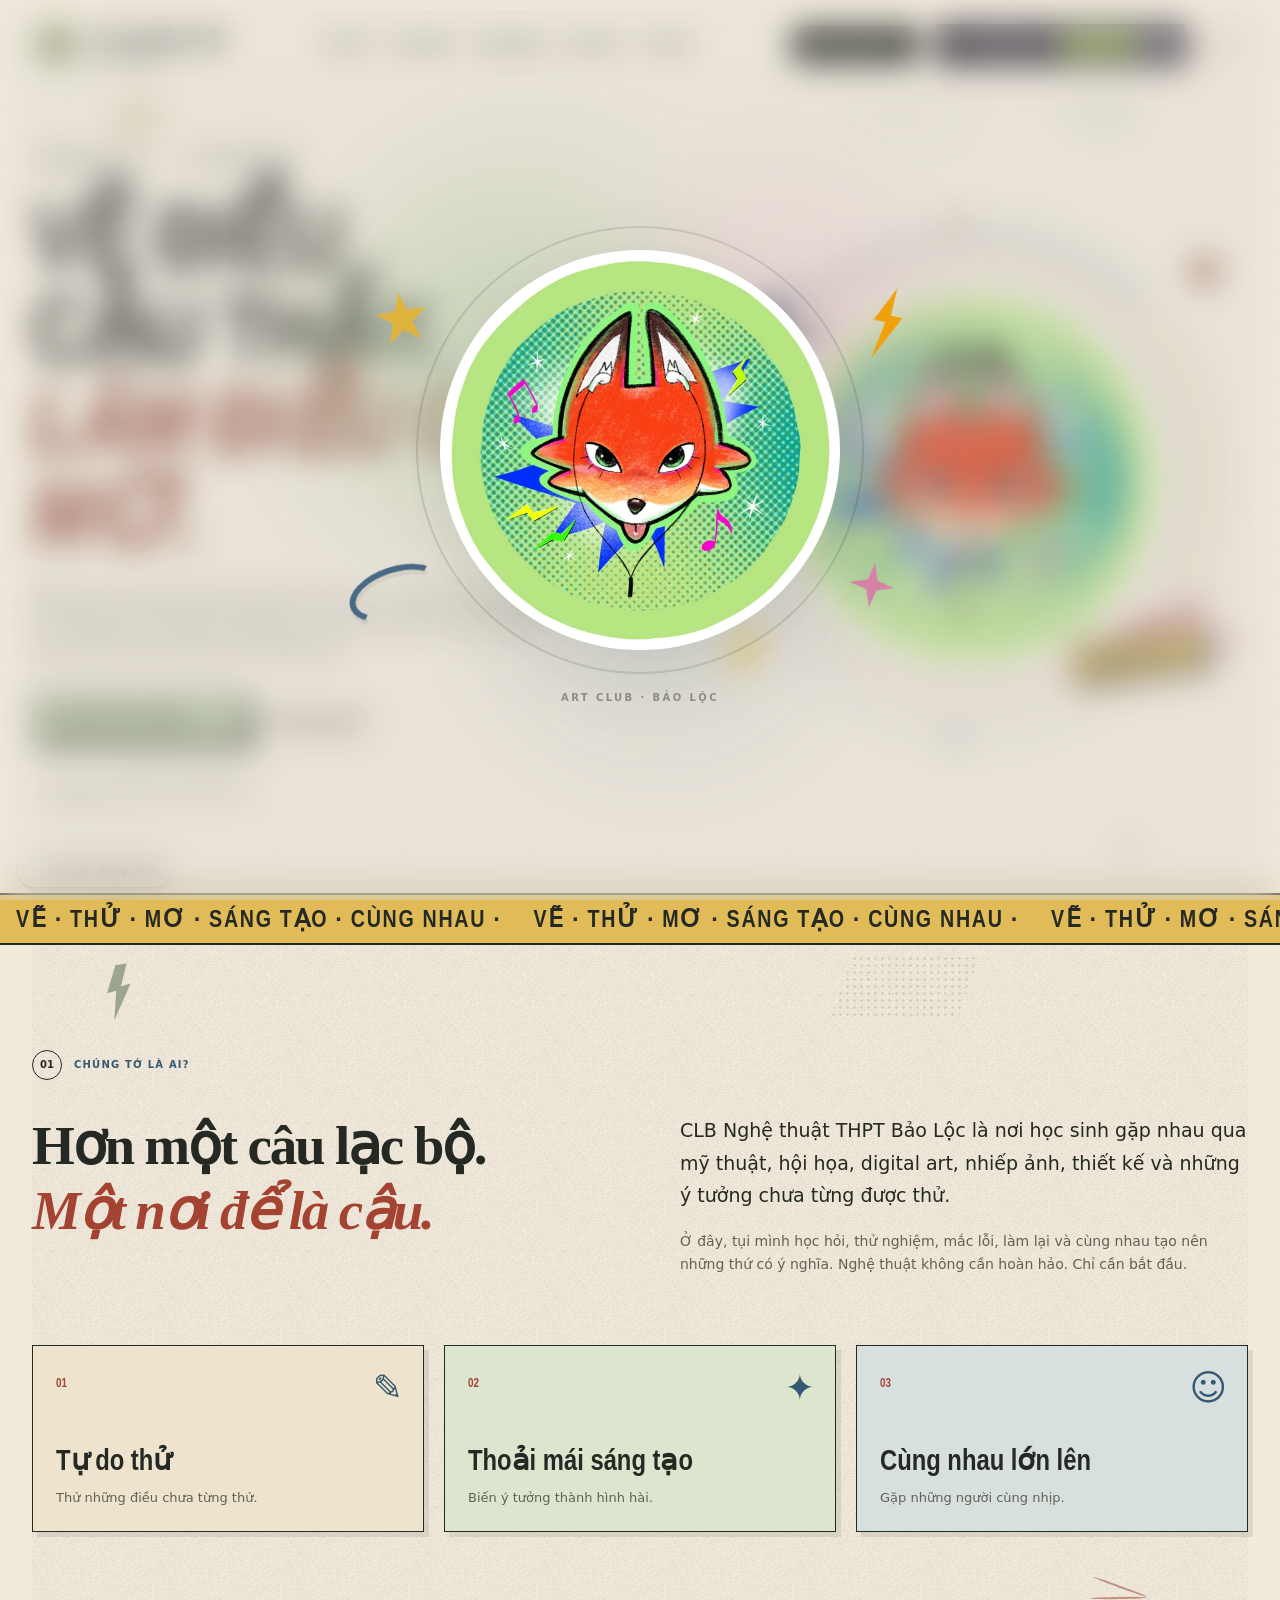
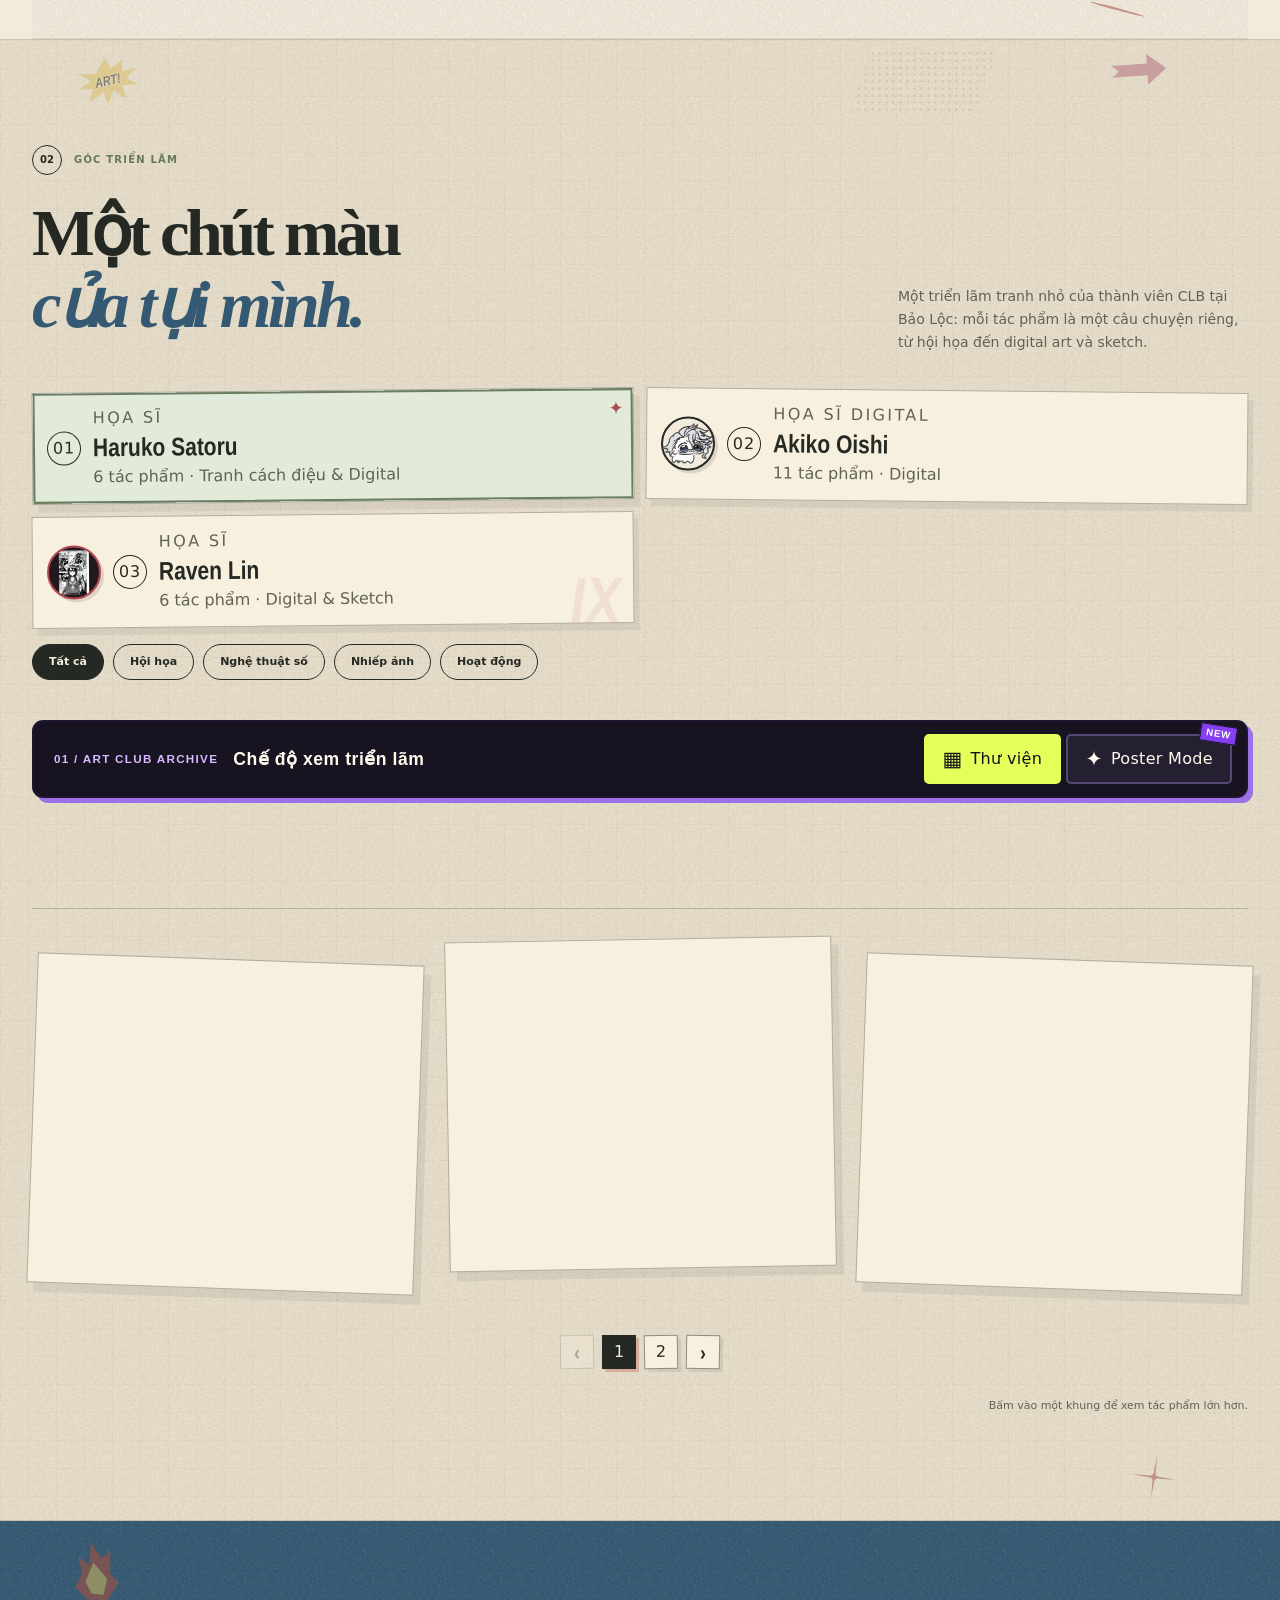
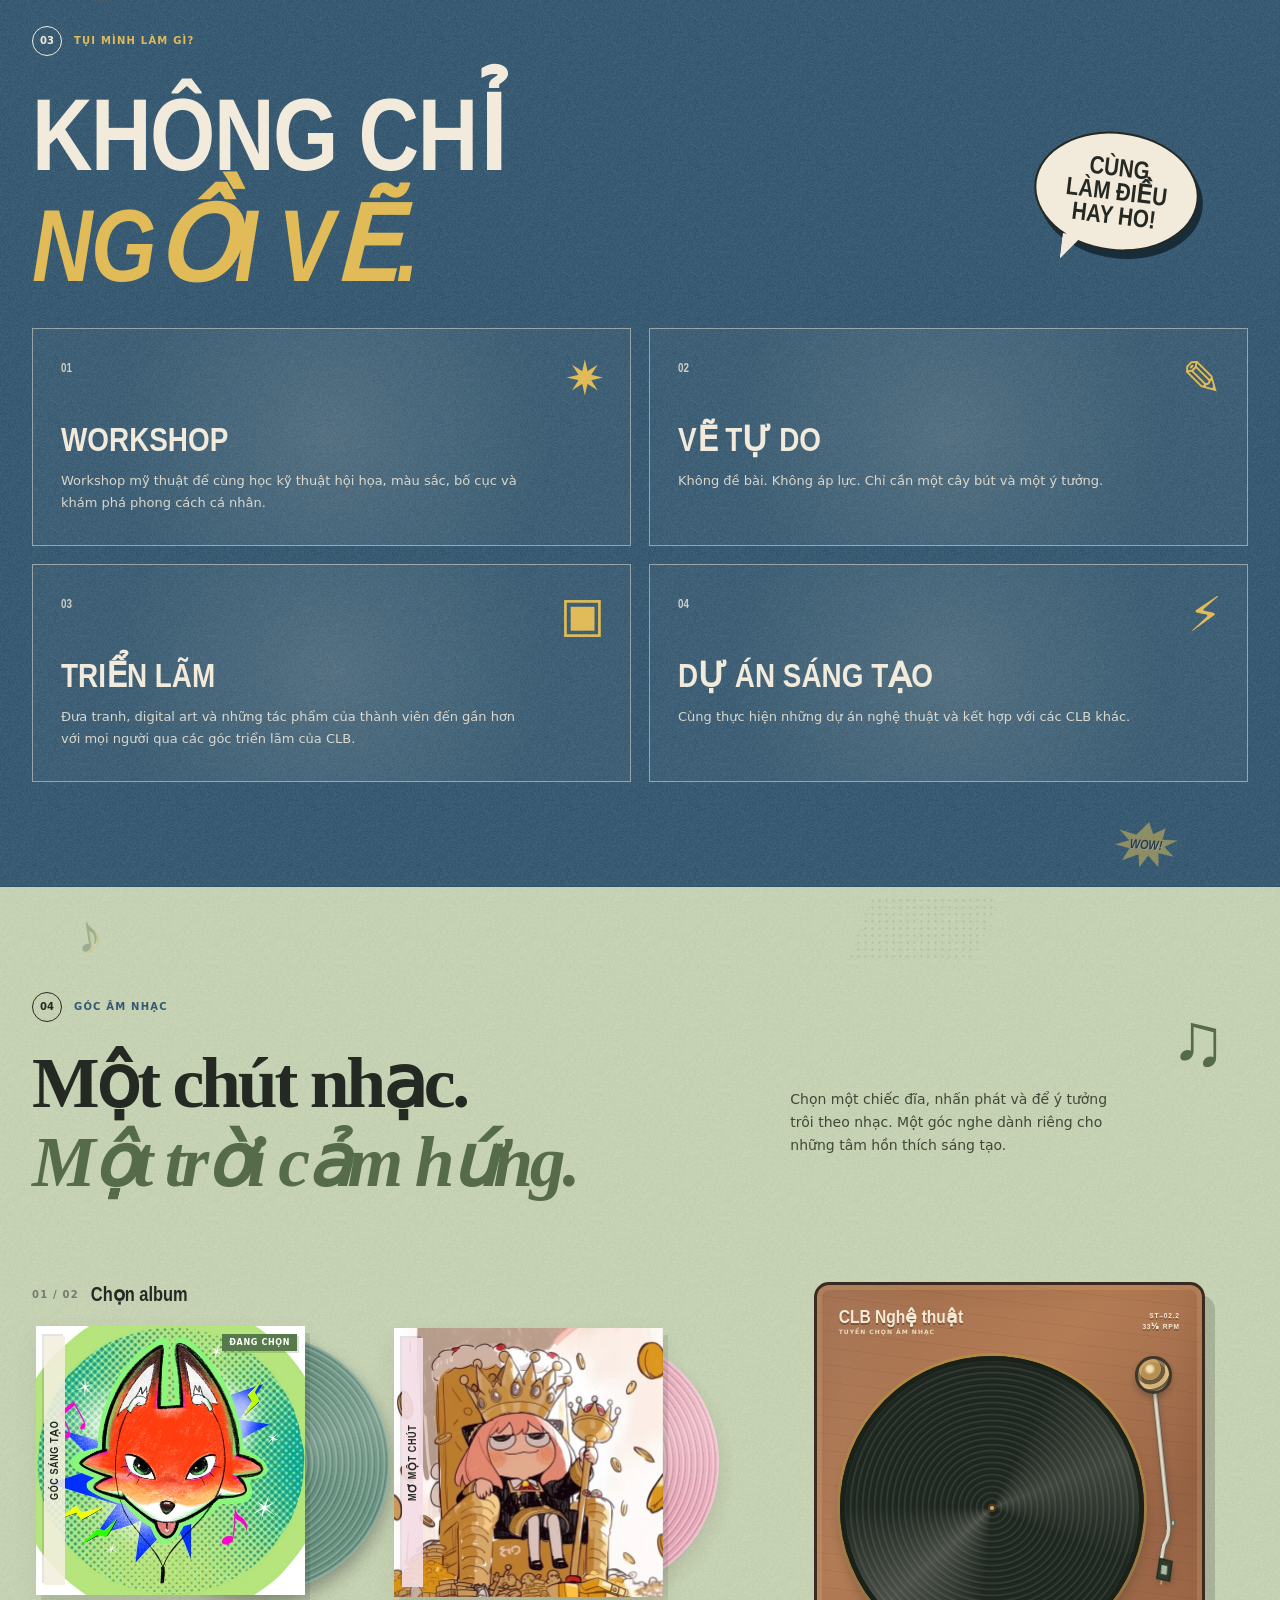
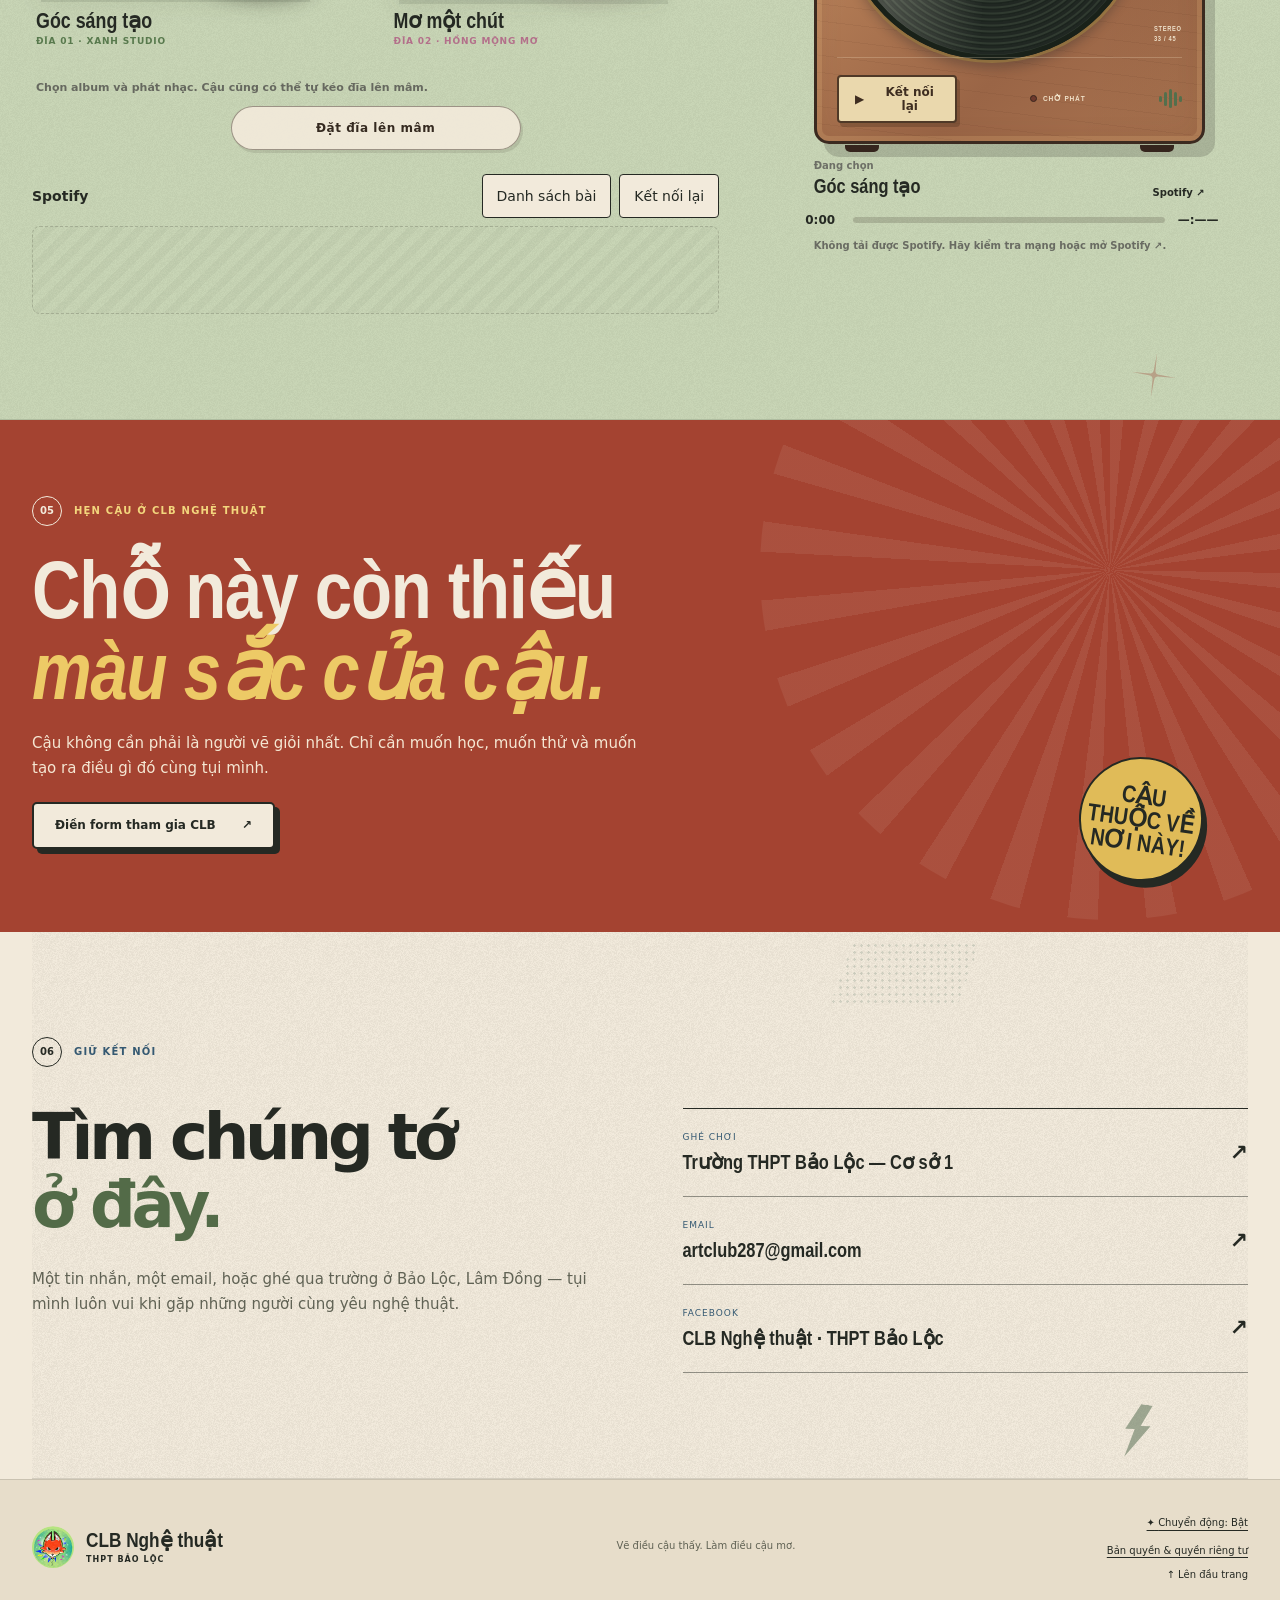
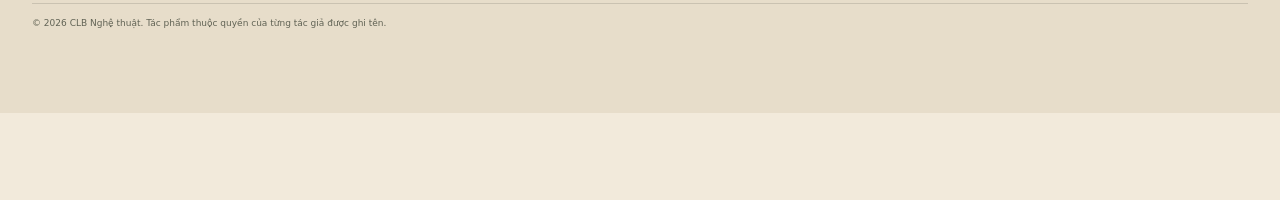
==== commit 37d3bb07: "Add files via upload" ====
--- a/index.html
+++ b/index.html
@@ -122,7 +122,7 @@
 <link rel="stylesheet" href="css/sitewide-zzz.css?v=4.0.0">
 <link rel="stylesheet" href="css/zzz-nav-v4.css?v=4.0.0">
 <link rel="stylesheet" href="css/zzz-art-direction-v6.css?v=6.0.0">
-<link rel="stylesheet" href="css/zzz-v6.1-polish.css?v=6.1.0">
+<link rel="stylesheet" href="zzz-v6.1-polish.css?v=6.1.2">
 </head>
 <body><noscript>Trang cần bật JavaScript để đổi ngôn ngữ, chọn đĩa và chạy chuyển động.</noscript>
 <div aria-hidden="true" class="art-intro" data-logo="assets/optimized/logo-new-640-db642e82.webp" id="artIntro">
@@ -315,6 +315,6 @@
 <script type="module" src="js/features/sitewide-zzz.js?v=6.0.0"></script>
 <script type="module" src="js/features/zzz-nav-expansion.js?v=6.0.0"></script>
 <script type="module" src="js/features/zzz-art-direction-v6.js?v=6.0.0"></script>
-<script type="module" src="js/features/zzz-v6.1-polish.js?v=6.1.0"></script>
+<script type="module" src="zzz-v6.1-polish.js?v=6.1.2"></script>
 </body>
 </html>
--- a/zzz-v6.1-polish.css
+++ b/zzz-v6.1-polish.css
@@ -0,0 +1,185 @@
+/*
+ * ART CLUB / ZZZ V6.1 - SURFACE + SCROLL POLISH
+ * Self-contained overrides. Classic interface and legacy animation unaffected.
+ * Paper texture is tied to physical backgrounds/lettering, never a screen overlay.
+ */
+
+/* Remove the site-wide translucent texture ONLY in ZZZ mode.
+   All textures in this patch are self-contained CSS, not external images. */
+html[data-clb-mode="zzz"] .paper-noise { display: none !important; }
+
+/* The page cover gets its own print surface, below all content and artwork. */
+html[data-clb-mode="zzz"] #home.hero::before {
+  content: "";
+  position: absolute;
+  z-index: 0;
+  inset: 0;
+  opacity: .105;
+  pointer-events: none;
+  background: radial-gradient(circle, rgba(29, 39, 25, .12) .65px, transparent 1px) 0 0 / 7px 7px repeat;
+  -webkit-mask-image: none;
+  mask-image: none;
+}
+/* Section texture is part of the paper background, never a fixed foreground layer. */
+html[data-clb-mode="zzz"] :is(#about, #contact) {
+  background-color: #fff9ea;
+  background-image:
+    linear-gradient(rgba(255,249,234,.97),rgba(255,249,234,.97)),
+    radial-gradient(circle, rgba(38, 45, 29, .10) .7px, transparent 1px);
+  background-size: auto, 8px 8px;
+  background-repeat: repeat;
+}
+
+/* Low-opacity paper speckle clipped to the actual ART CLUB letter silhouette. */
+html[data-clb-mode="zzz"] #home.hero .zz-wordmark {
+  position: relative;
+  isolation: isolate;
+}
+html[data-clb-mode="zzz"] #home.hero .zz-wordmark::after {
+  content: "";
+  position: absolute;
+  z-index: 1;
+  inset: 0;
+  opacity: .13;
+  pointer-events: none;
+  background: radial-gradient(circle, rgba(255,255,255,.65) .65px, transparent 1px) 0 0 / 8px 8px repeat;
+  -webkit-mask-image: url("../assets/zzz-v4/wordmark-art-club.svg");
+  mask-image: url("../assets/zzz-v4/wordmark-art-club.svg");
+  -webkit-mask-size: 100% 100%;
+  mask-size: 100% 100%;
+  -webkit-mask-repeat: no-repeat;
+  mask-repeat: no-repeat;
+}
+/* No filters, pseudo textures or overlays are applied to images and controls. */
+
+/* One finished green silhouette, with all entry / exit corners INSIDE the stage.
+   It has a visible beginning and end on desktop, tablet and mobile. */
+html[data-clb-mode="zzz"] #home.hero .hero-stage::before {
+  content: "";
+  position: absolute;
+  inset: 4% 3% 5% 3%;
+  display: block;
+  width: auto;
+  height: auto;
+  z-index: 0;
+  opacity: 1;
+  pointer-events: none;
+  border: 0;
+  border-radius: 0;
+  box-shadow: none;
+  transform: none;
+  background:
+    radial-gradient(circle, rgba(34,104,20,.12) 0 1px, transparent 1.55px) 0 0 / 17px 17px,
+    linear-gradient(132deg, #cced97 3%, #b4df83 36%, #a6d562 65%, #8cc849 100%);
+  clip-path: polygon(
+    13% 4%, 58% 4%, 70% 0%, 85% 10%, 98% 12%,
+    92% 33%, 100% 56%, 95% 78%, 82% 96%, 58% 91%,
+    30% 100%, 12% 85%, 3% 89%, 9% 62%, 0% 44%, 12% 24%
+  );
+}
+/* Original artwork is a separate element above the green backdrop. */
+html[data-clb-mode="zzz"] #home.hero .hero-stage .logo-float { z-index: 4; }
+
+/* The dark issue band is a real VIEWPORT element, not a hero footer imitation. */
+html[data-clb-mode="zzz"] #home.hero::after { content: none !important; display: none !important; }
+.zz-v61-bottom-band { display: none; }
+html[data-clb-mode="zzz"] {
+  --zz-bottom-height: 43px;
+  scroll-padding-top: 22px;
+}
+html[data-clb-mode="zzz"] body {
+  padding-bottom: calc(var(--zz-bottom-height) + env(safe-area-inset-bottom, 0px));
+}
+html[data-clb-mode="zzz"] .zz-v61-bottom-band {
+  position: fixed;
+  z-index: 90;
+  display: flex;
+  align-items: center;
+  justify-content: space-between;
+  gap: 14px;
+  bottom: 0;
+  left: 0;
+  right: 0;
+  min-height: calc(var(--zz-bottom-height) + env(safe-area-inset-bottom, 0px));
+  padding: 9px clamp(16px, 3.1vw, 54px) calc(9px + env(safe-area-inset-bottom, 0px));
+  background: #17191a;
+  color: #fff9e9;
+  border-top: 1px solid rgba(255,255,255,.1);
+  font: 800 13px/1.2 var(--zz-type, sans-serif);
+  letter-spacing: .095em;
+  pointer-events: none;
+  contain: layout style;
+}
+html[data-clb-mode="zzz"] .zz-v61-bottom-brand { flex: 0 0 auto; color: #fef5df; }
+html[data-clb-mode="zzz"] .zz-v61-bottom-section {
+  min-width: 0; overflow: hidden; text-overflow: ellipsis; white-space: nowrap;
+  color: #c5e8a0; text-align: center;
+}
+html[data-clb-mode="zzz"] .zz-v61-bottom-progress {
+  display: flex; flex: 0 0 auto; align-items: center; gap: 12px;
+  font-variant-numeric: tabular-nums;
+}
+html[data-clb-mode="zzz"] .zz-v61-bottom-bar {
+  display: block; height: 3px; width: clamp(48px, 9vw, 110px);
+  background: #596052;
+}
+html[data-clb-mode="zzz"] .zz-v61-bottom-fill {
+  display: block; width: 100%; height: 100%;
+  background: #b5e34c;
+  transform: scaleX(var(--zz-progress, 0));
+  transform-origin: left;
+}
+/* Existing motion controls are moved ABOVE the band, never underneath it. */
+html[data-clb-mode="zzz"] .motion-dock {
+  bottom: calc(var(--zz-bottom-height) + env(safe-area-inset-bottom, 0px) + 12px);
+  z-index: 100;
+}
+
+/* Hide the header when ZZZ first opens and while scrolling down. Show on upward
+   scroll, keyboard focus, or when the menu is open. Classic mode is untouched. */
+html[data-clb-mode="zzz"] .site-header {
+  position: fixed;
+  z-index: 120;
+  left: 0;
+  right: 0;
+  top: 0;
+  width: 100%;
+  margin: 0;
+  transform: translate3d(0, -115%, 0);
+  opacity: 0;
+  pointer-events: none;
+  transition: transform .32s cubic-bezier(.22,1,.36,1), opacity .22s ease, box-shadow .2s;
+  will-change: transform;
+}
+html[data-clb-mode="zzz"] .site-header.zz-v61-header-show,
+html[data-clb-mode="zzz"] .site-header:focus-within,
+html[data-clb-mode="zzz"] .site-header:has(.nav.open) {
+  transform: translate3d(0, 0, 0);
+  opacity: 1;
+  pointer-events: auto;
+}
+
+@media (max-width: 980px) {
+  html[data-clb-mode="zzz"] #home.hero .hero-stage::before {
+    inset: 5% 5% 4% 5%;
+    clip-path: polygon(
+      12% 12%, 63% 2%, 85% 9%, 98% 31%, 89% 49%,
+      100% 72%, 83% 91%, 61% 94%, 28% 98%, 7% 85%,
+      1% 61%, 11% 40%, 2% 24%
+    );
+  }
+}
+@media (max-width: 540px) {
+  html[data-clb-mode="zzz"] { --zz-bottom-height: 38px; }
+  html[data-clb-mode="zzz"] #home.hero .hero-stage::before { inset: 4% 3% 4% 3%; }
+  html[data-clb-mode="zzz"] .zz-v61-bottom-band { padding-inline: 13px; gap: 10px; font-size: 11px; }
+  html[data-clb-mode="zzz"] .zz-v61-bottom-brand { font-size: 11px; }
+  html[data-clb-mode="zzz"] .zz-v61-bottom-section { font-size: 10px; }
+  html[data-clb-mode="zzz"] .zz-v61-bottom-progress { gap: 7px; }
+  html[data-clb-mode="zzz"] .zz-v61-bottom-bar { width: 42px; }
+}
+@media (prefers-reduced-motion: reduce) {
+  html[data-clb-mode="zzz"] .site-header { transition: none; }
+  html[data-clb-mode="zzz"] .zz-v61-bottom-fill { transition: none; }
+}
+html[data-motion-choice="off"][data-clb-mode="zzz"] .site-header { transition: none; }
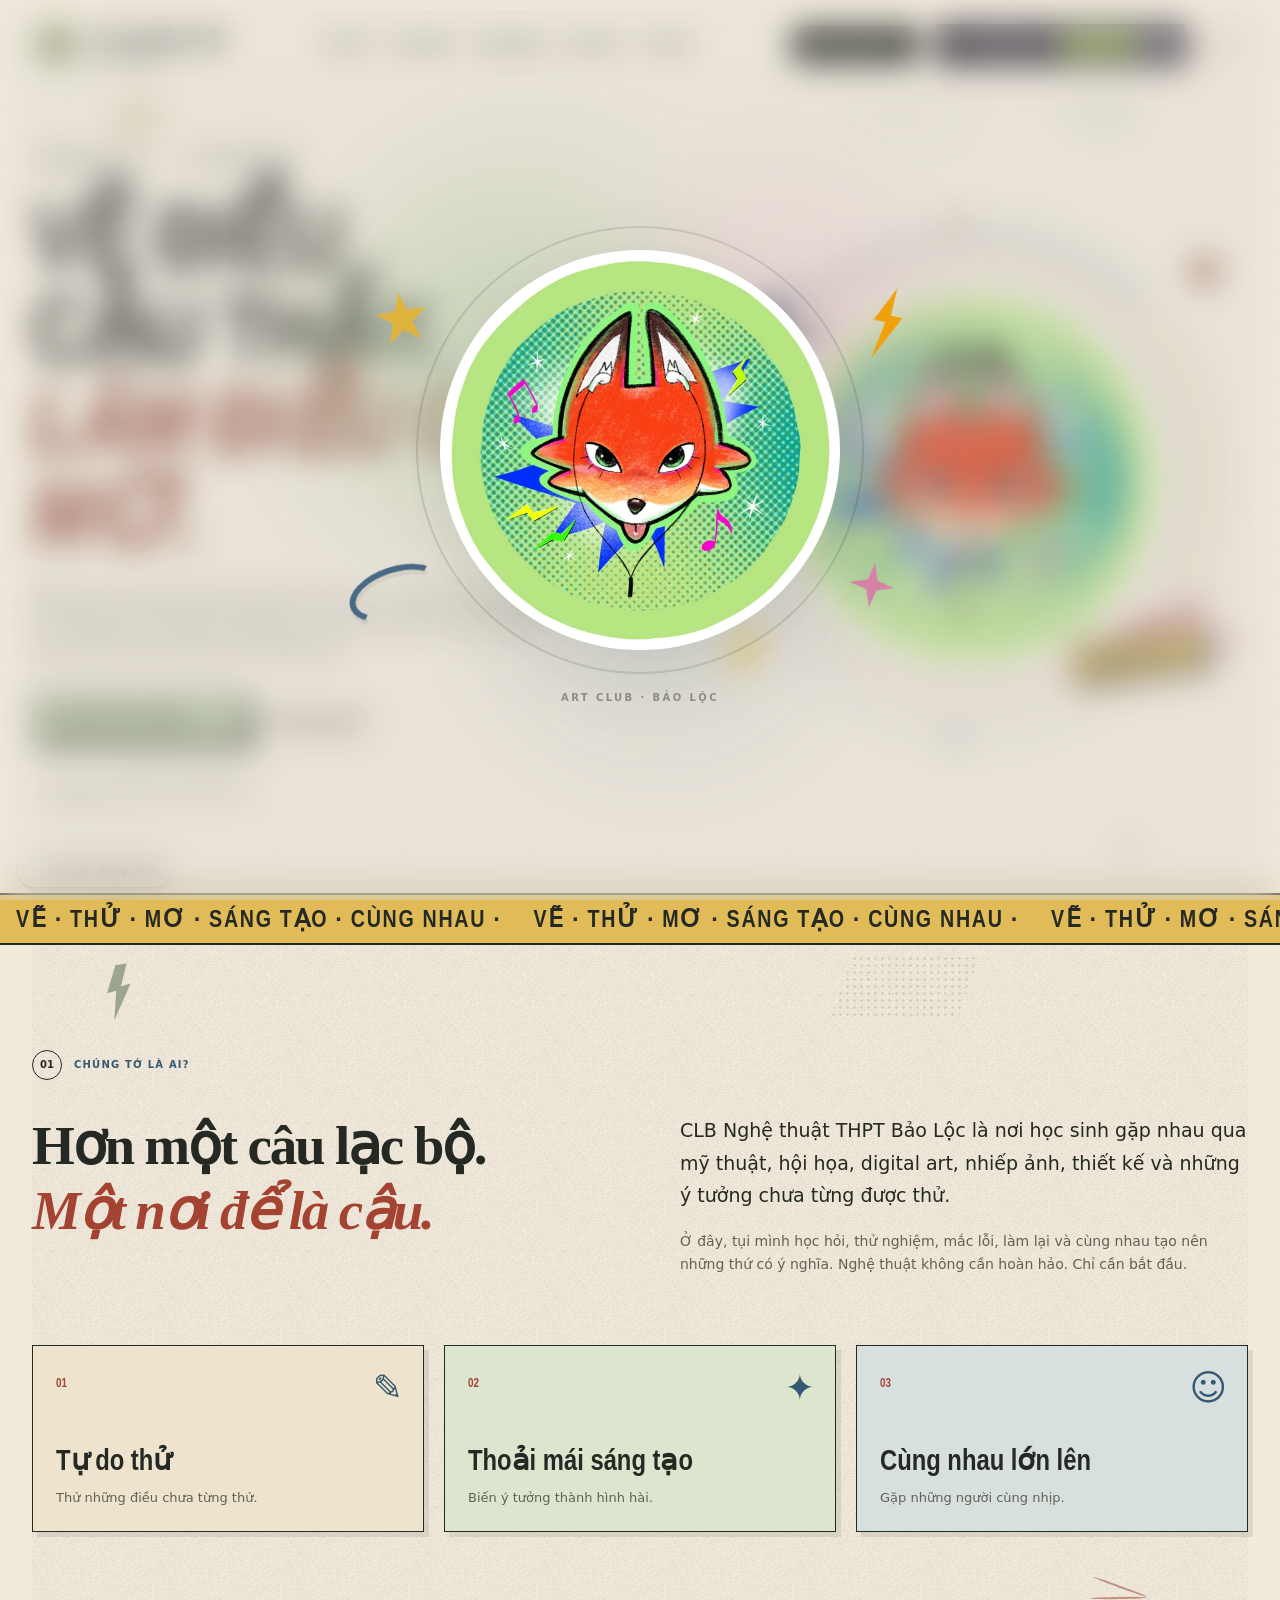
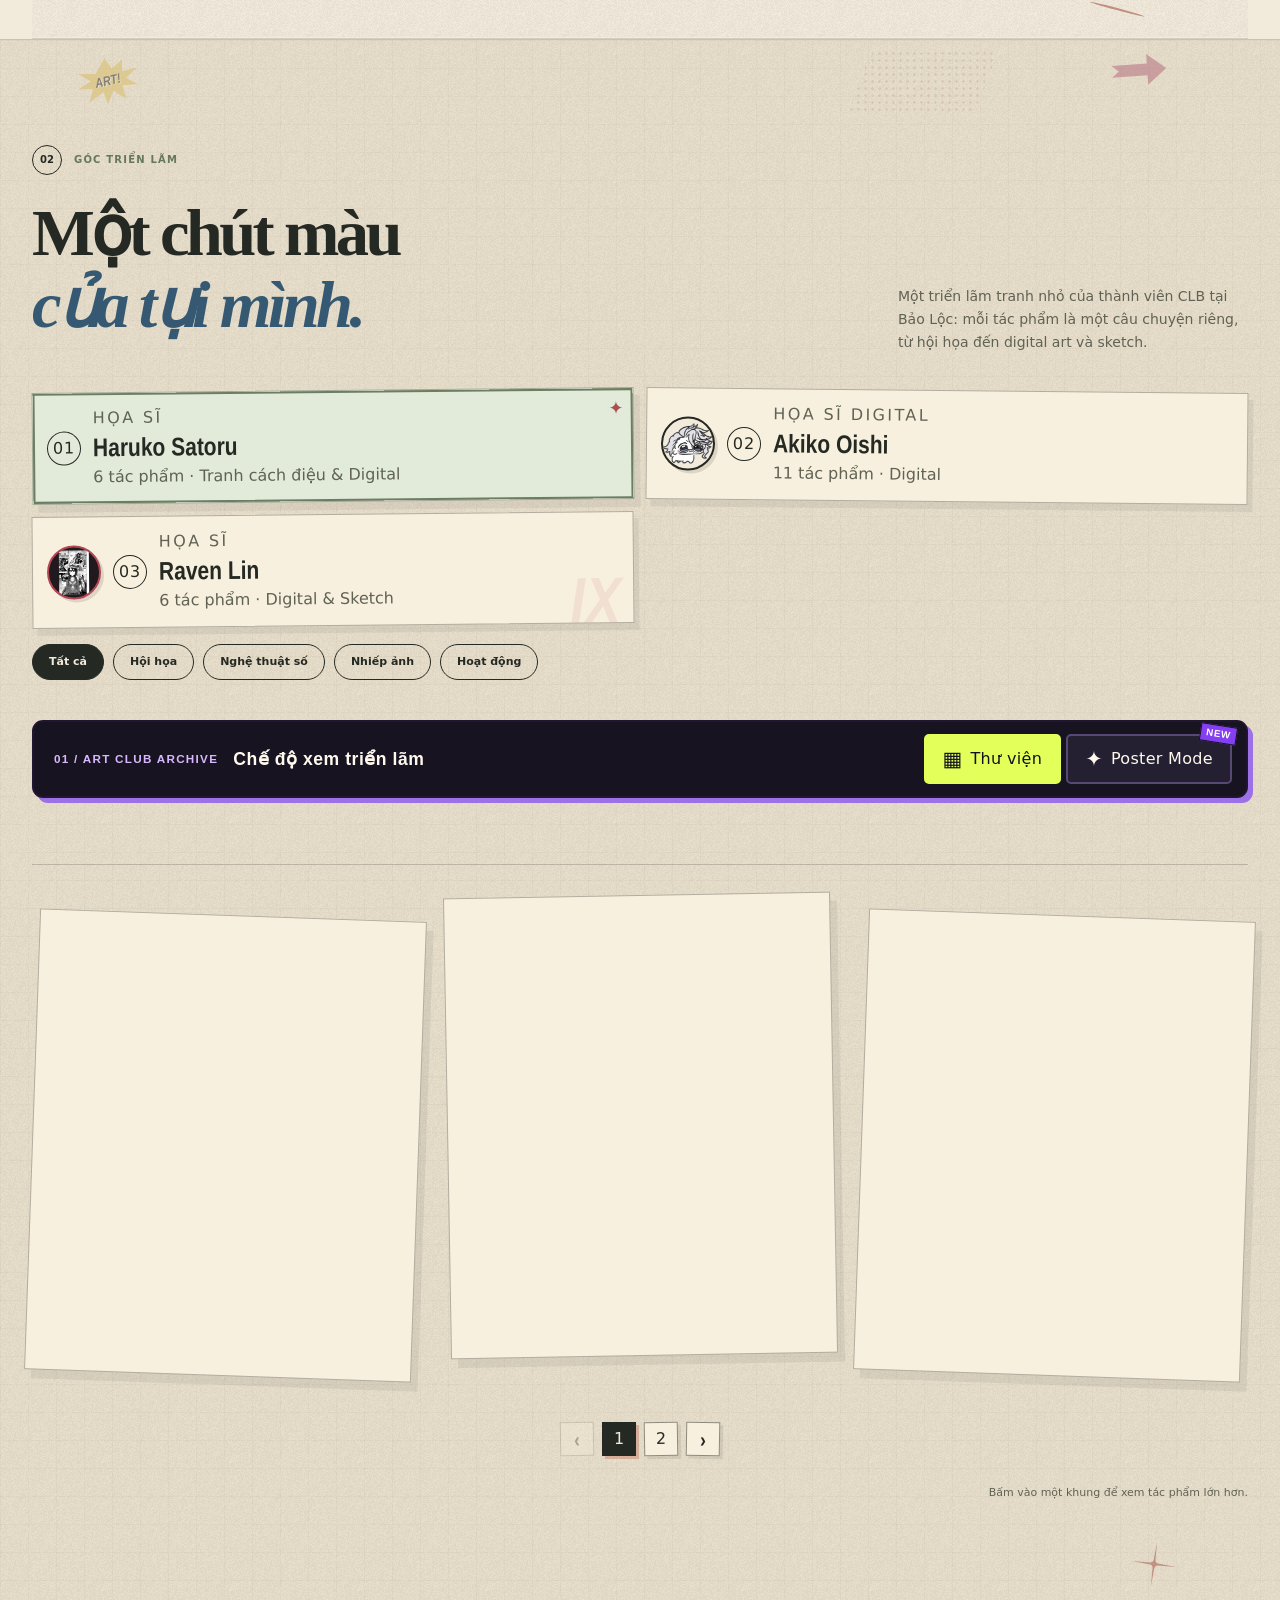
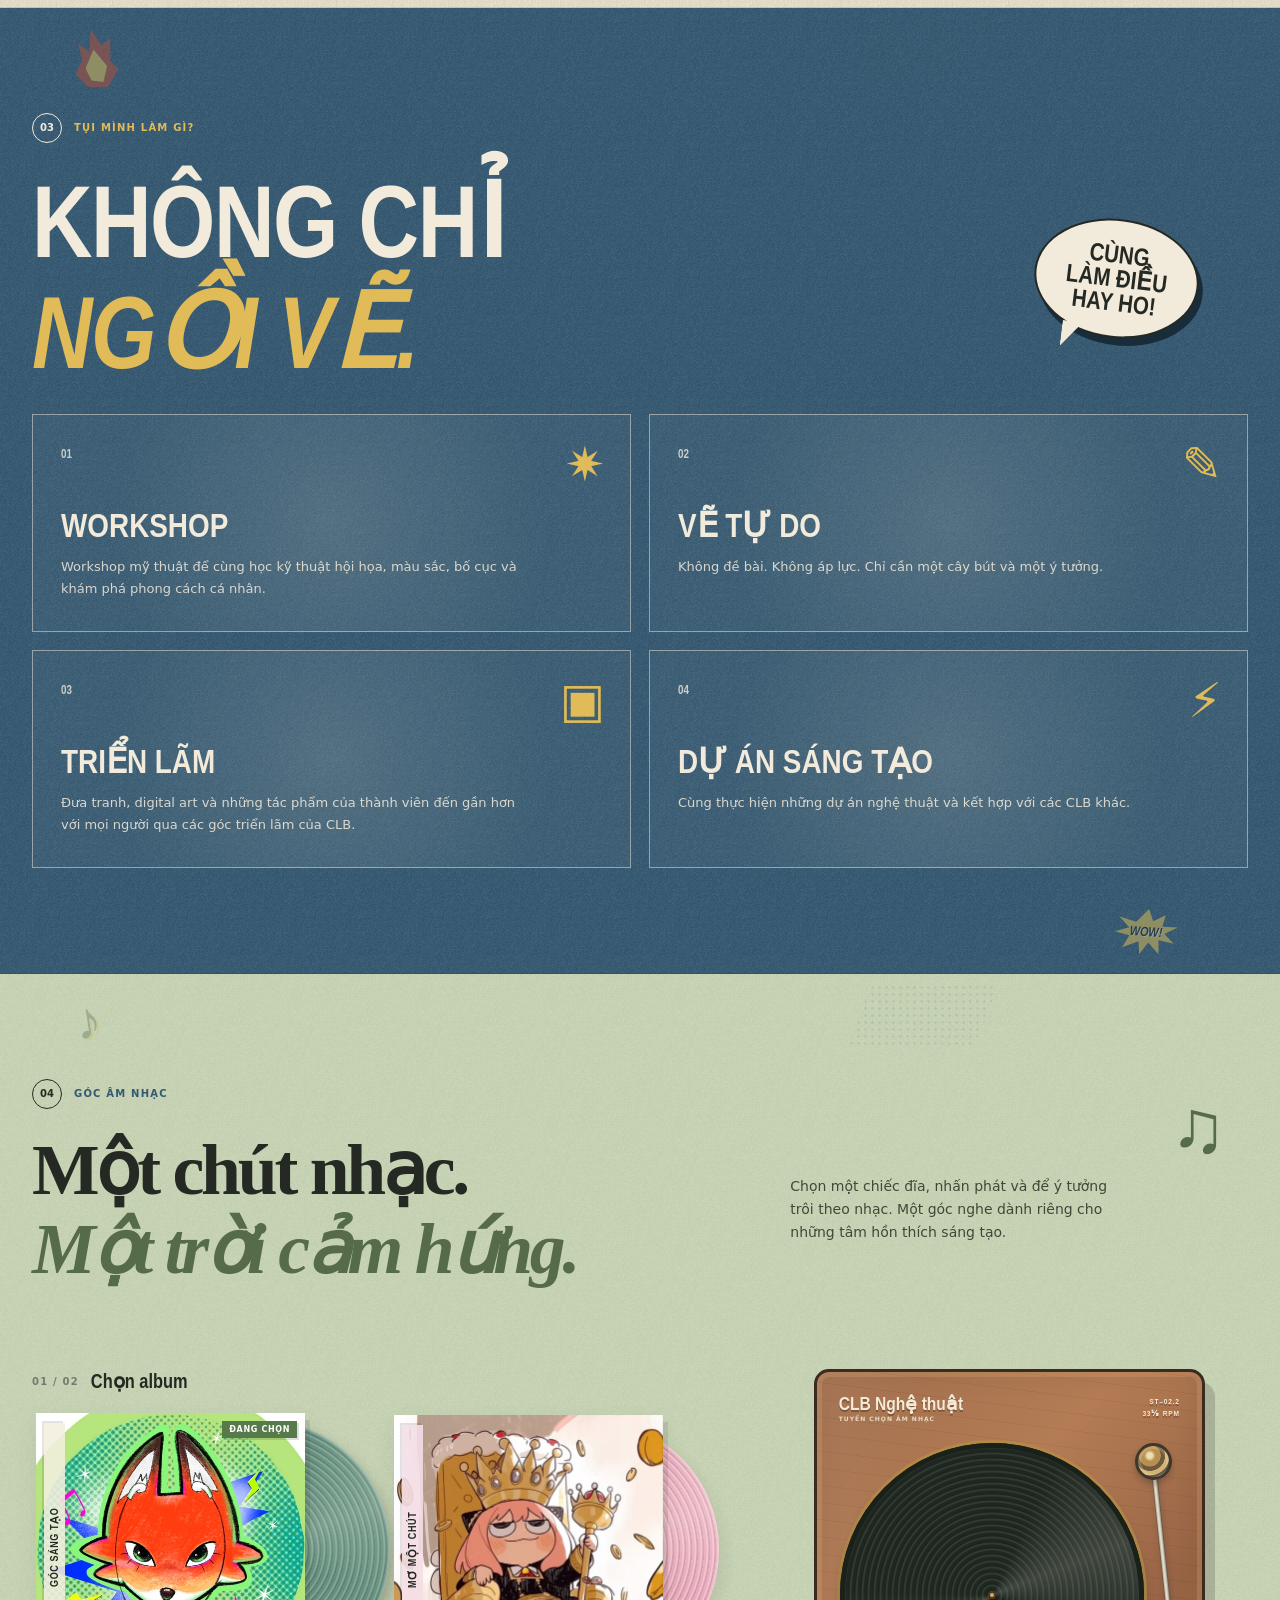
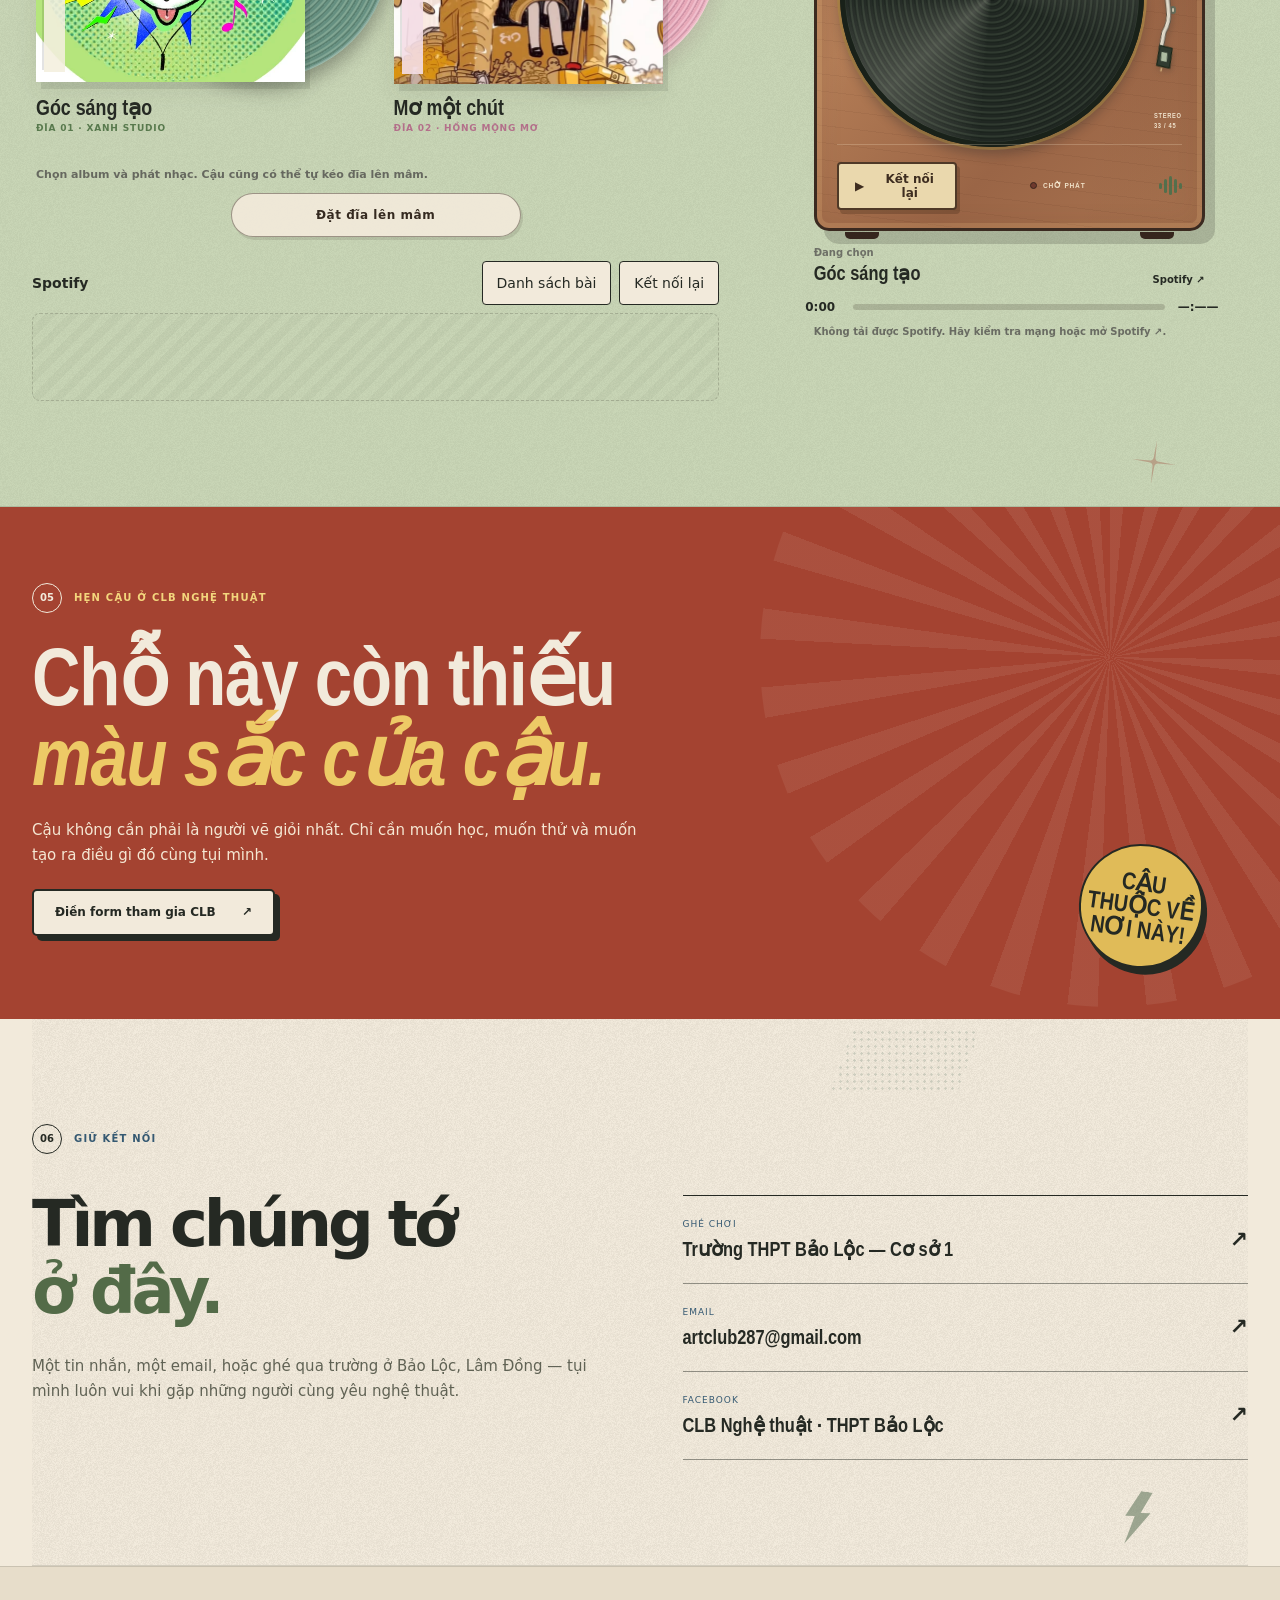
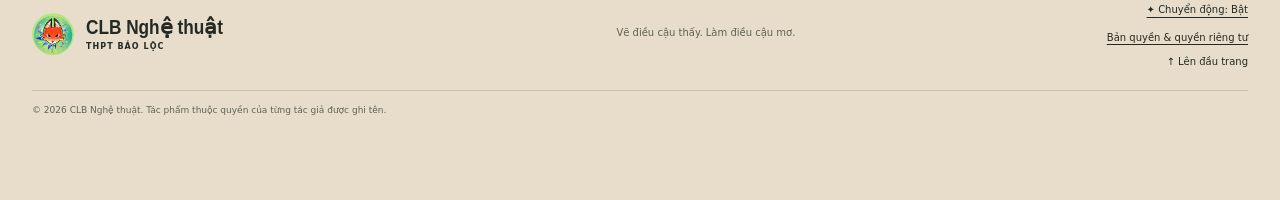
==== commit bffacfb7: "Add files via upload" ====
--- a/index.html
+++ b/index.html
@@ -122,7 +122,7 @@
 <link rel="stylesheet" href="css/sitewide-zzz.css?v=4.0.0">
 <link rel="stylesheet" href="css/zzz-nav-v4.css?v=4.0.0">
 <link rel="stylesheet" href="css/zzz-art-direction-v6.css?v=6.0.0">
-<link rel="stylesheet" href="zzz-v6.1-polish.css?v=6.1.2">
+<link rel="stylesheet" href="zzz-v6.1-polish.css?v=6.1.3">
 </head>
 <body><noscript>Trang cần bật JavaScript để đổi ngôn ngữ, chọn đĩa và chạy chuyển động.</noscript>
 <div aria-hidden="true" class="art-intro" data-logo="assets/optimized/logo-new-640-db642e82.webp" id="artIntro">
--- a/zzz-v6.1-polish.css
+++ b/zzz-v6.1-polish.css
@@ -43,8 +43,8 @@
   opacity: .13;
   pointer-events: none;
   background: radial-gradient(circle, rgba(255,255,255,.65) .65px, transparent 1px) 0 0 / 8px 8px repeat;
-  -webkit-mask-image: url("../assets/zzz-v4/wordmark-art-club.svg");
-  mask-image: url("../assets/zzz-v4/wordmark-art-club.svg");
+  -webkit-mask-image: url("assets/zzz-v4/wordmark-art-club.svg");
+  mask-image: url("assets/zzz-v4/wordmark-art-club.svg");
   -webkit-mask-size: 100% 100%;
   mask-size: 100% 100%;
   -webkit-mask-repeat: no-repeat;
@@ -52,13 +52,14 @@
 }
 /* No filters, pseudo textures or overlays are applied to images and controls. */
 
-/* One finished green silhouette, with all entry / exit corners INSIDE the stage.
-   It has a visible beginning and end on desktop, tablet and mobile. */
+/* RESTORED V6 ART DIRECTION: do not redesign the graphic behind the fox.
+   Preserve the original angular motif, transparent gaps, and 3-tone lime palette.
+   Only keep the outer coordinates inside the stage to prevent hard cropping. */
 html[data-clb-mode="zzz"] #home.hero .hero-stage::before {
   content: "";
+  display: block;
   position: absolute;
-  inset: 4% 3% 5% 3%;
-  display: block;
+  inset: 3% 3% 4%;
   width: auto;
   height: auto;
   z-index: 0;
@@ -69,13 +70,10 @@
   box-shadow: none;
   transform: none;
   background:
-    radial-gradient(circle, rgba(34,104,20,.12) 0 1px, transparent 1.55px) 0 0 / 17px 17px,
-    linear-gradient(132deg, #cced97 3%, #b4df83 36%, #a6d562 65%, #8cc849 100%);
-  clip-path: polygon(
-    13% 4%, 58% 4%, 70% 0%, 85% 10%, 98% 12%,
-    92% 33%, 100% 56%, 95% 78%, 82% 96%, 58% 91%,
-    30% 100%, 12% 85%, 3% 89%, 9% 62%, 0% 44%, 12% 24%
-  );
+    radial-gradient(circle at 51% 48%, transparent 0 40%, #b3de724d 40.5% 57%, transparent 57.5%),
+    radial-gradient(circle, #32790e51 0 1.7px, transparent 2.2px) 33px 30px / 13px 13px,
+    linear-gradient(136deg, transparent 0 15%, #aadf4d 15% 35%, transparent 35% 41%, #9ad03d 41% 67%, transparent 67% 76%, #b6e075 76% 100%);
+  clip-path: polygon(36% 0, 100% 0, 100% 95%, 16% 97%, 23% 77%, 0 92%, 23% 48%, 3% 56%);
 }
 /* Original artwork is a separate element above the green backdrop. */
 html[data-clb-mode="zzz"] #home.hero .hero-stage .logo-float { z-index: 4; }
@@ -161,17 +159,13 @@
 
 @media (max-width: 980px) {
   html[data-clb-mode="zzz"] #home.hero .hero-stage::before {
-    inset: 5% 5% 4% 5%;
-    clip-path: polygon(
-      12% 12%, 63% 2%, 85% 9%, 98% 31%, 89% 49%,
-      100% 72%, 83% 91%, 61% 94%, 28% 98%, 7% 85%,
-      1% 61%, 11% 40%, 2% 24%
-    );
+    inset: 3% 3% 4%;
+    clip-path: polygon(23% 0, 100% 0, 100% 100%, 0 100%, 14% 53%);
   }
 }
 @media (max-width: 540px) {
   html[data-clb-mode="zzz"] { --zz-bottom-height: 38px; }
-  html[data-clb-mode="zzz"] #home.hero .hero-stage::before { inset: 4% 3% 4% 3%; }
+  html[data-clb-mode="zzz"] #home.hero .hero-stage::before { inset: 3% 3% 4%; }
   html[data-clb-mode="zzz"] .zz-v61-bottom-band { padding-inline: 13px; gap: 10px; font-size: 11px; }
   html[data-clb-mode="zzz"] .zz-v61-bottom-brand { font-size: 11px; }
   html[data-clb-mode="zzz"] .zz-v61-bottom-section { font-size: 10px; }
